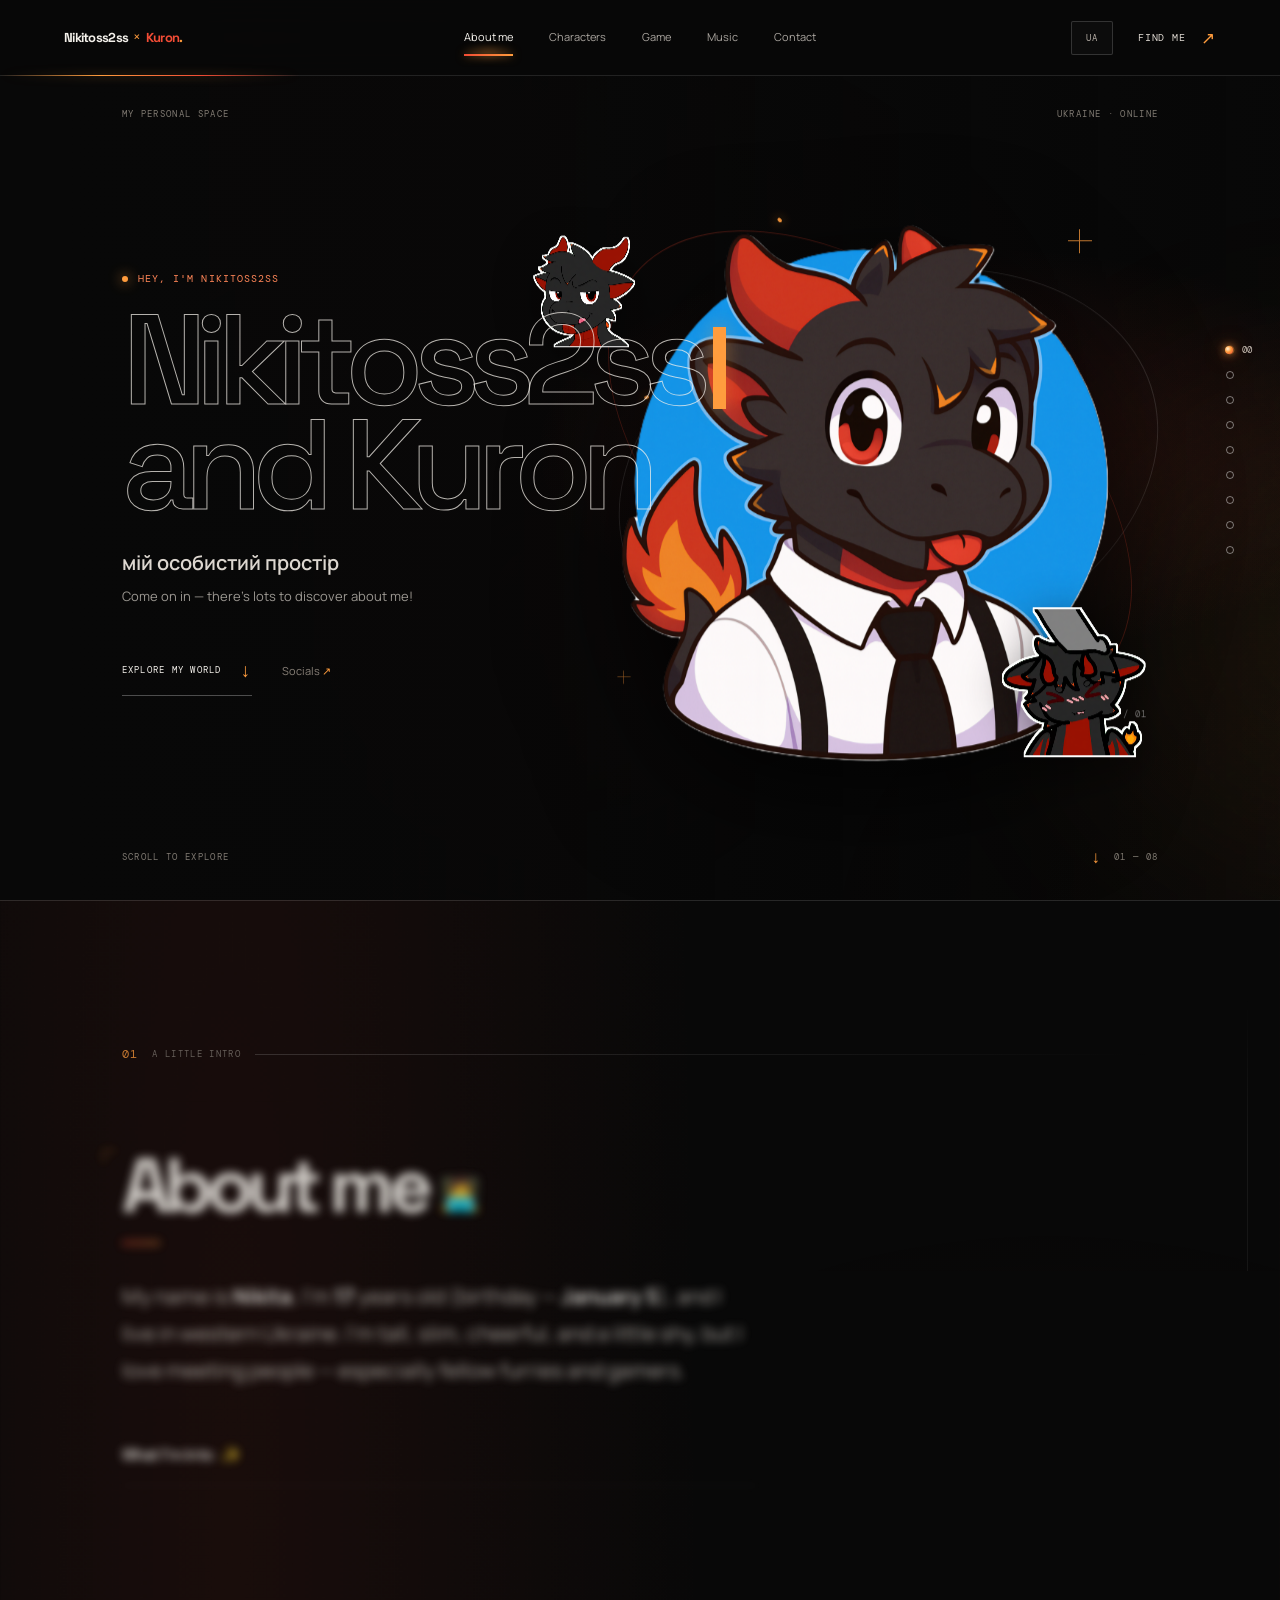
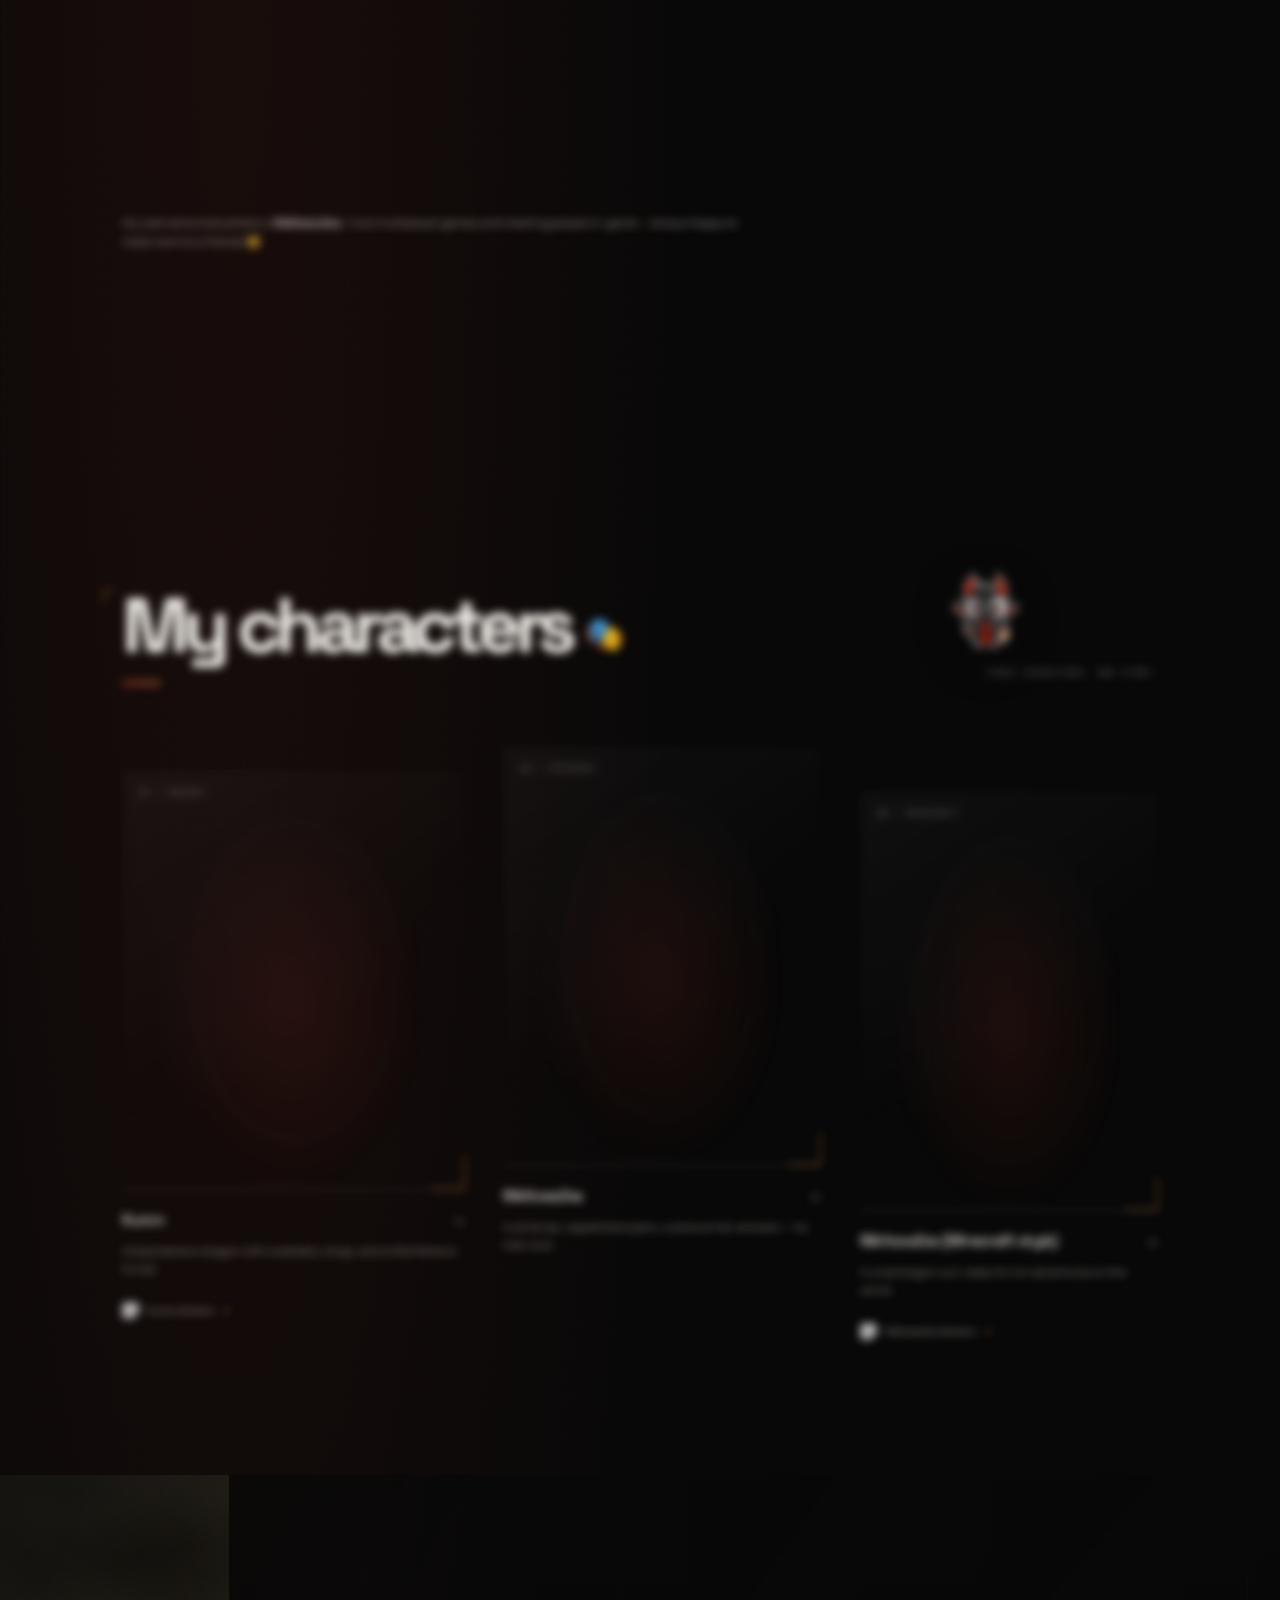
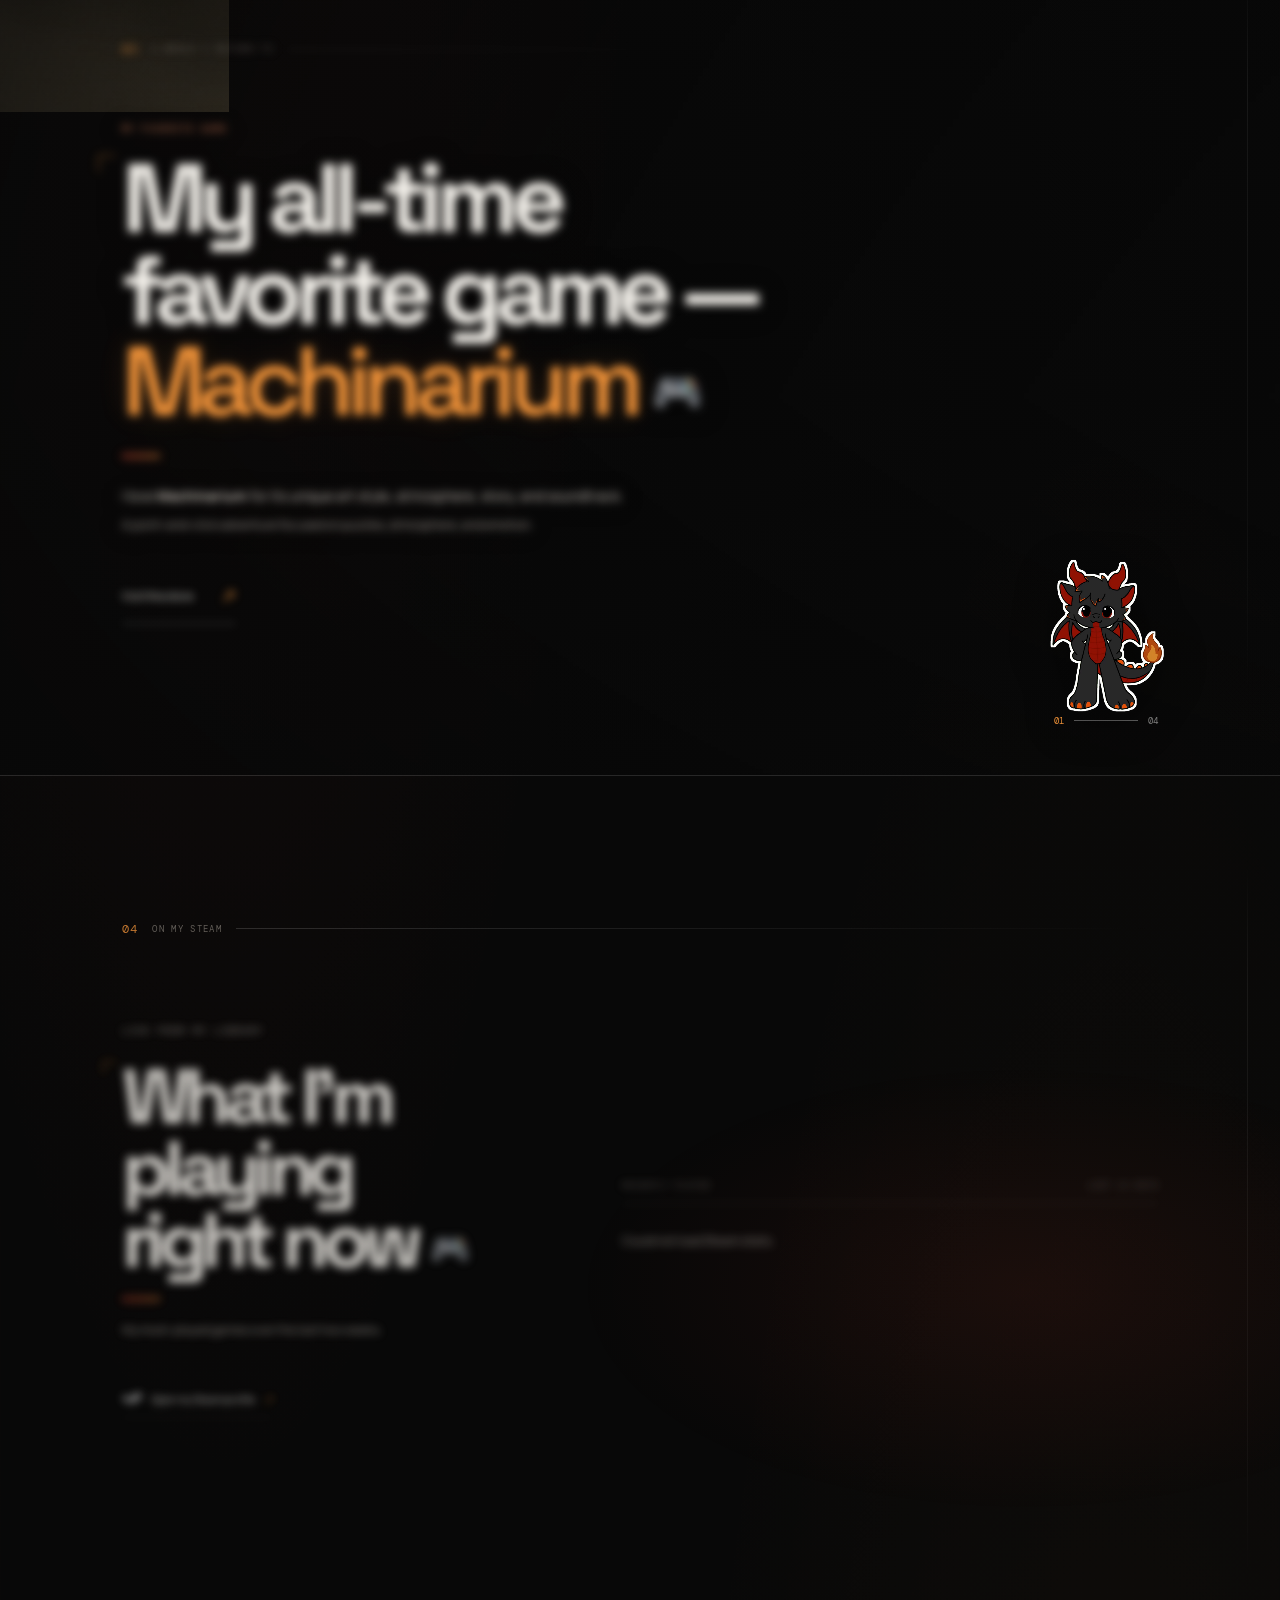
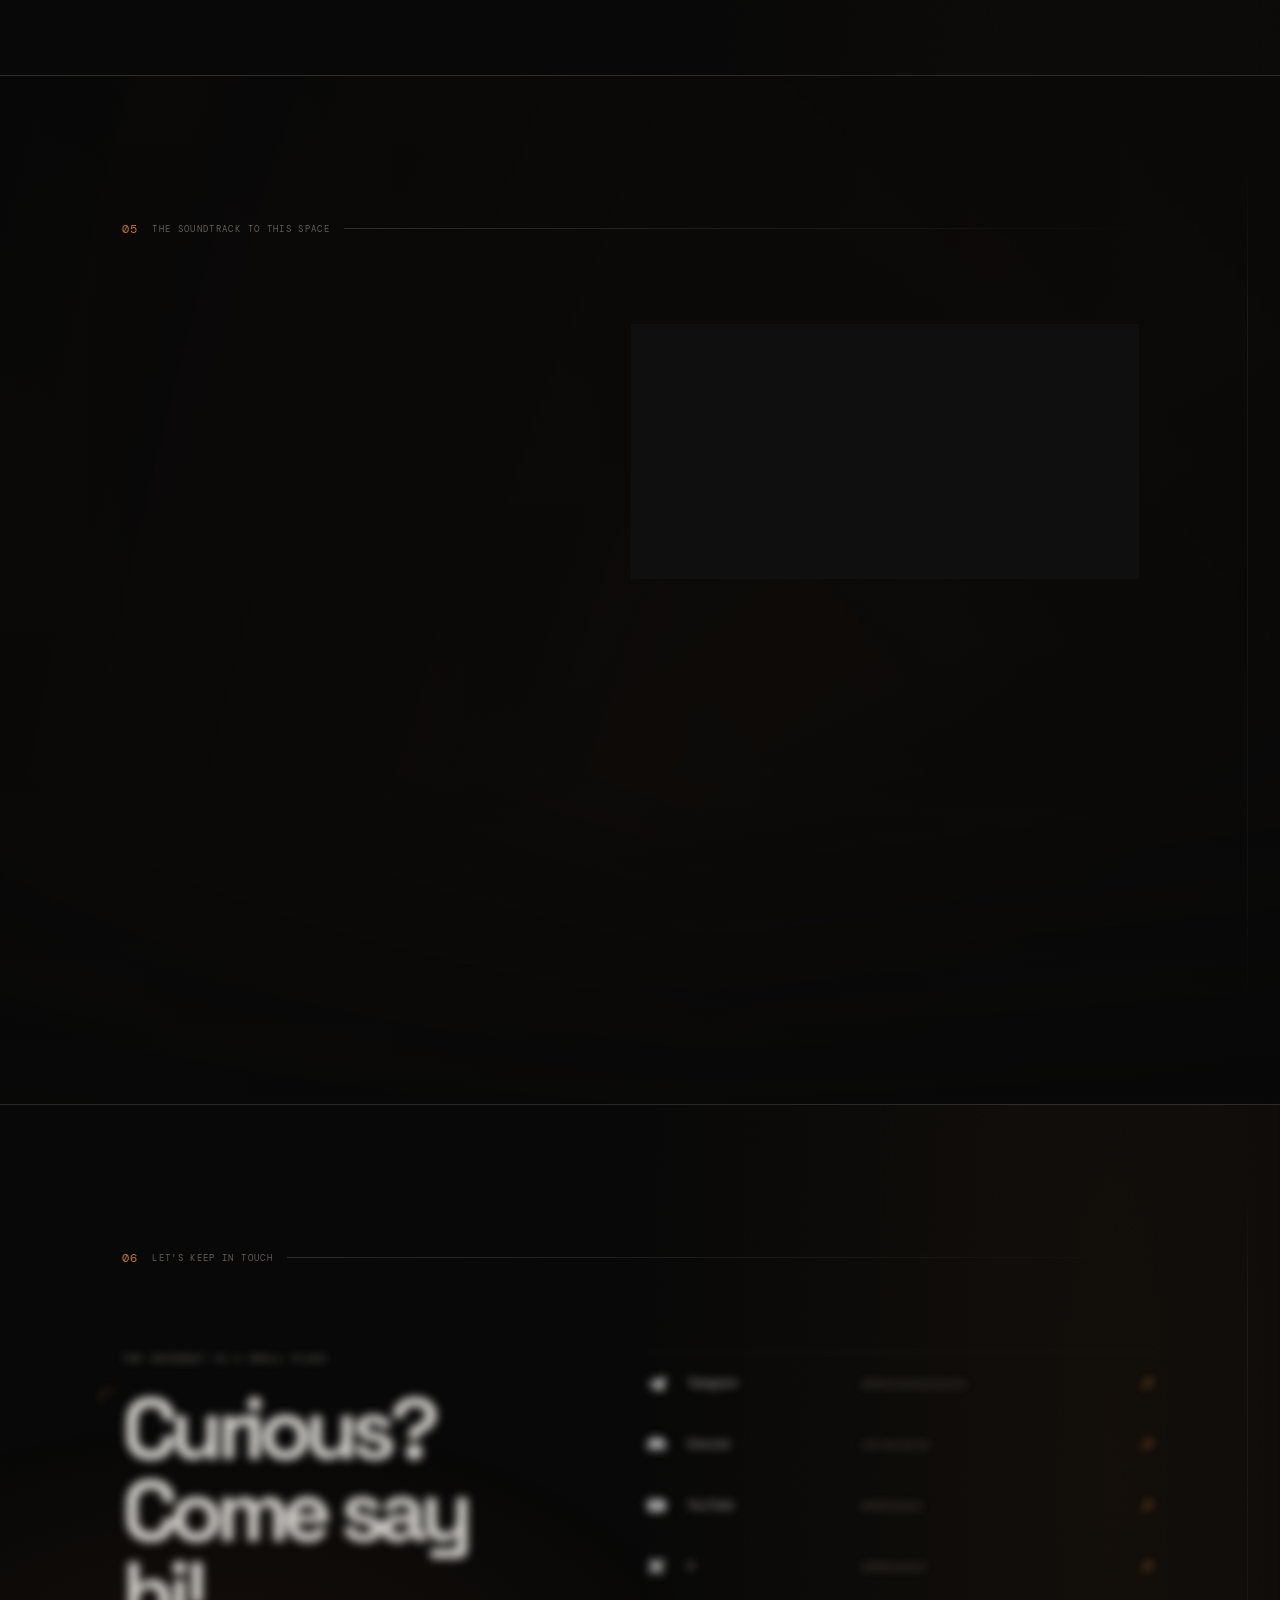
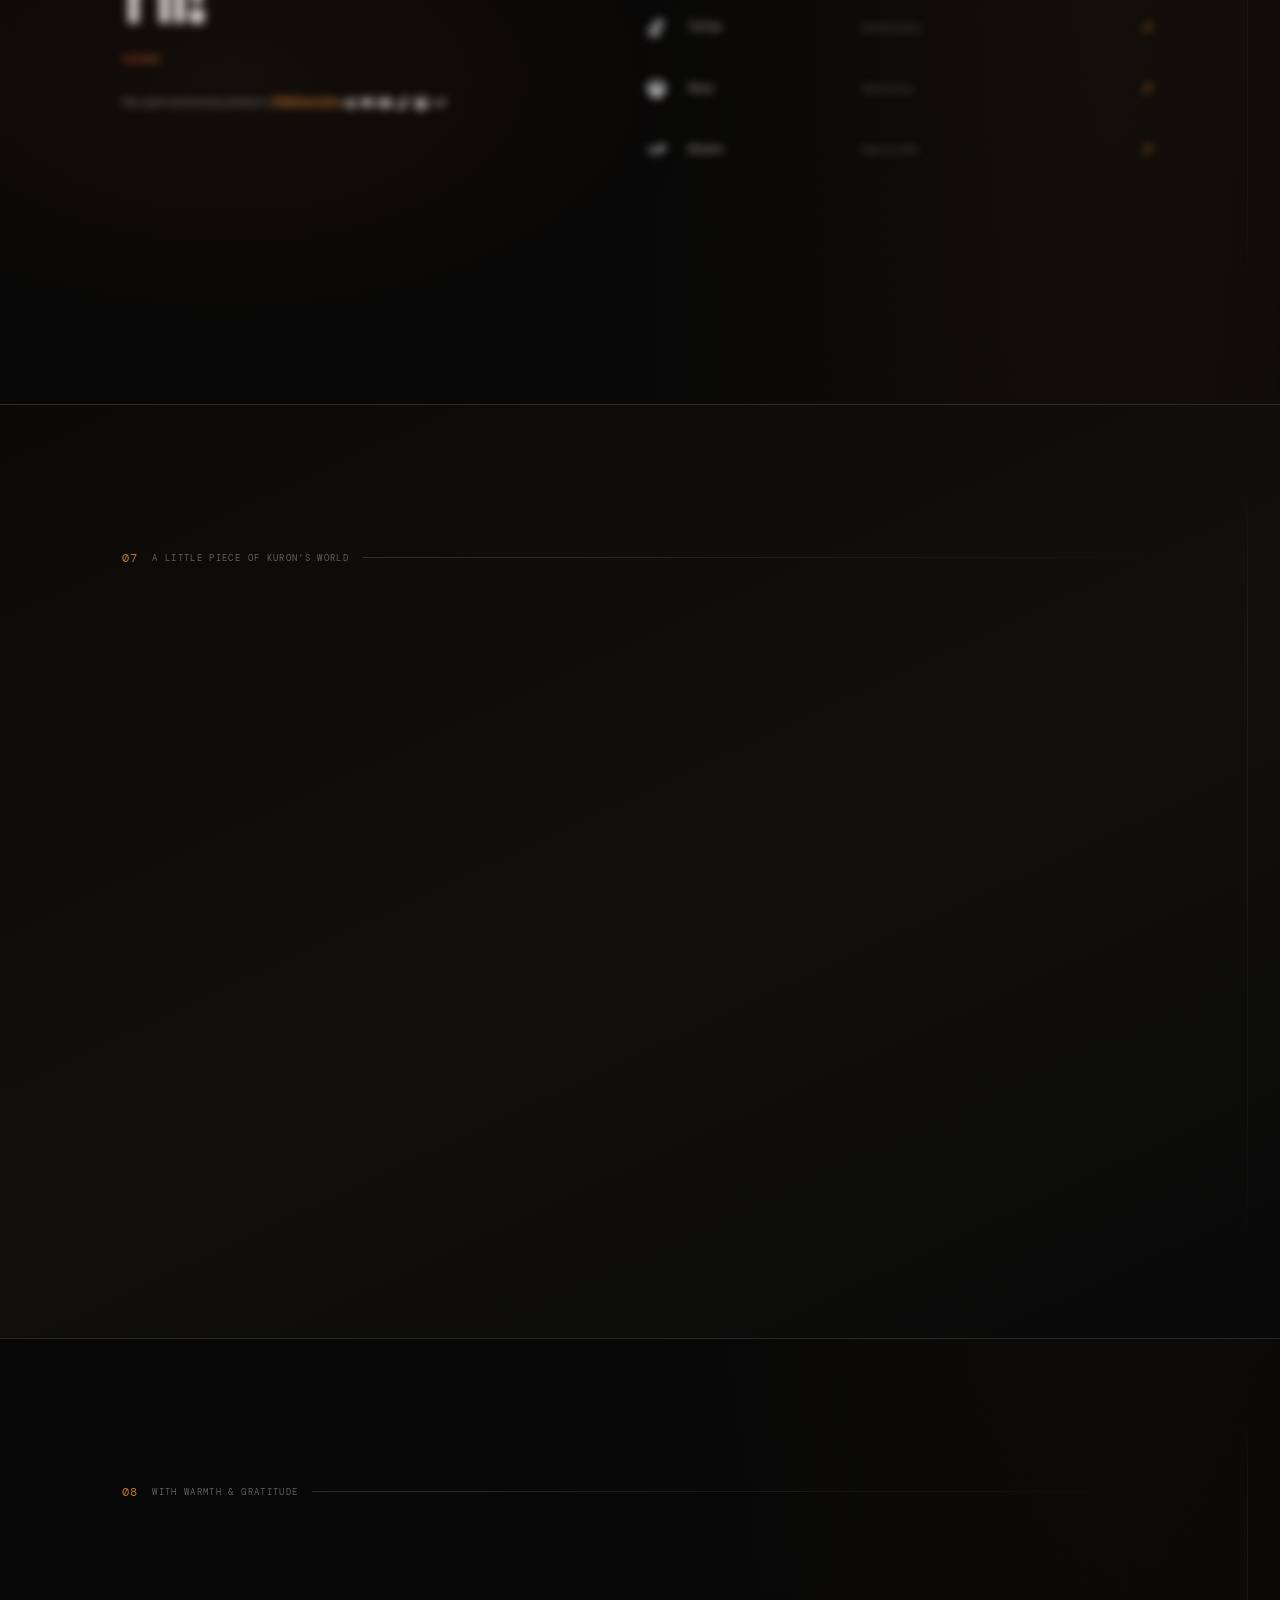
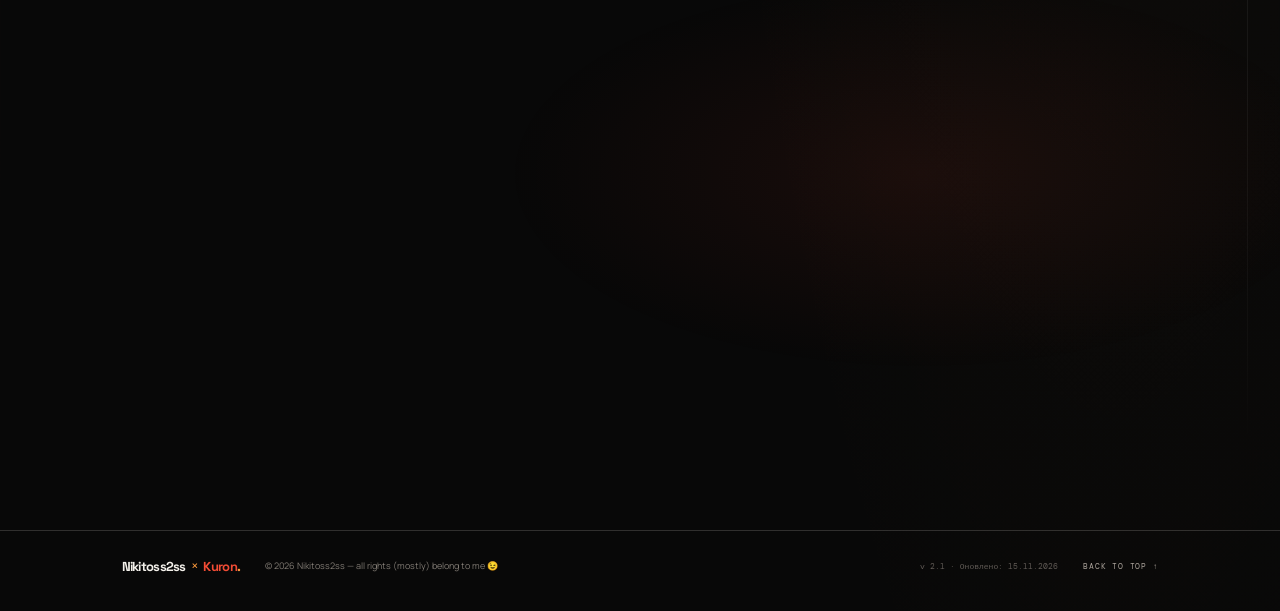
==== index.html @ 112a2a82 "Add files via upload" ====
<!doctype html>
<html lang="uk">
<head>
  <meta charset="utf-8" />
  <meta name="viewport" content="width=device-width,initial-scale=1" />
  <meta name="theme-color" content="#080808" />
  <title>Nikitoss2ss / Kuron - Official Website</title>
  <meta name="description" content="Nikitoss2ss, also known as Kuron — developer, creator and animator." />
  <meta name="google-site-verification" content="whYUgrbWItKIwehRiv1MBgWehw_UVs2-doFV0zlFjZI" />
  <script type="application/ld+json">
  {
    "@context": "https://schema.org",
    "@type": "ProfilePage",
    "mainEntity": {
      "@type": "Person",
      "name": "Nikitoss2ss",
      "alternateName": "Kuron",
      "description": "Developer, creator and animator",
      "url": "https://nikitoss2ss.github.io/",
      "sameAs": [
        "https://www.youtube.com/@Nikitoss2ss",
        "https://www.tiktok.com/@nikitoss2ss",
        "https://www.xbox.com/en-US/play/user/Nikitoss2ss",
        "https://steamcommunity.com/profiles/76561199558165858",
        "https://x.com/Nikitoss2ss1"
      ]
    }
  }
  </script>
  <link rel="preconnect" href="https://fonts.googleapis.com" />
  <link rel="preconnect" href="https://fonts.gstatic.com" crossorigin />
  <link href="https://fonts.googleapis.com/css2?family=DM+Mono:wght@400;500&family=Manrope:wght@400;500;600;700;800&family=Onest:wght@400;500;600;700;800&family=Space+Grotesk:wght@400;500;600;700&display=swap" rel="stylesheet" />
  <link rel="stylesheet" href="styles.css?v=5.4" />
  <script src="script.js?v=5.4" defer></script>
  <link rel="icon" href="Icons/Card.png" />
</head>
<body class="is-loading">
  <div class="site-loader" id="site-loader" role="status" aria-live="polite" aria-label="Завантаження сайту">
    <span class="loader-coordinates">NIKITOSS2SS × KURON / WORLD BUILD 01</span>
    <div class="loader-center">
      <span class="loader-kicker">ПІДКЛЮЧАЮСЬ ДО СВІТУ</span>
      <div class="loader-name" id="loader-name">Nikitoss2ss</div>
      <div class="loader-code" aria-hidden="true"><span>&gt; loading assets</span><span>&gt; animating scenes</span><span>&gt; almost there_</span></div>
      <div class="loader-progress"><span id="loader-fill"></span></div>
      <div class="loader-readout"><span id="loader-status">Завантаження...</span><span id="loader-percent">00%</span></div>
    </div>
    <span class="loader-corner">KURON / ONLINE</span>
  </div>
  <div class="film-grain" aria-hidden="true"></div>
  <div class="ambient-orbs" aria-hidden="true"><i></i><i></i><i></i></div>
  <div class="scroll-progress" aria-hidden="true"><span></span></div>
  <div class="pointer-aura" aria-hidden="true"></div>

  <header class="topbar">
    <a class="wordmark" href="#top" aria-label="Nikitoss2ss and Kuron — back to top"><span class="wordmark-name wordmark-name-nikitoss">Nikitoss2ss</span><span class="wordmark-cross">×</span><span class="wordmark-name wordmark-name-kuron">Kuron</span><span class="wordmark-dot">.</span></a>
    <nav class="main-nav" aria-label="Навігація сторінкою">
      <a href="#about">Про мене</a>
      <a href="#characters">Персонажі</a>
      <a href="#favgame">Гра</a>
      <a href="#music">Музика</a>
      <a href="#socials">Контакти</a>
    </nav>
    <div class="topbar-actions">
      <button class="language-toggle" type="button" aria-label="Switch language to English" title="Switch language to English"><span class="language-toggle-orbit" aria-hidden="true"></span><span class="language-toggle-label">EN</span></button>
      <a class="topbar-cta" href="#socials"><span>Знайти мене</span><span aria-hidden="true">↗</span></a>
    </div>
    <button class="menu-toggle" type="button" aria-label="Відкрити меню" aria-expanded="false"><span></span><span></span></button>
  </header>

  <aside class="chapter-rail" aria-label="Розділи сайту">
    <a href="#top" aria-label="Початок" class="is-current"><span>00</span></a>
    <a href="#about" aria-label="Про мене"><span>01</span></a>
    <a href="#characters" aria-label="Персонажі"><span>02</span></a>
    <a href="#favgame" aria-label="Machinarium"><span>03</span></a>
    <a href="#steam-stats" aria-label="Steam"><span>04</span></a>
    <a href="#music" aria-label="Музика"><span>05</span></a>
    <a href="#socials" aria-label="Соцмережі"><span>06</span></a>
    <a href="#shop" aria-label="Крамничка"><span>07</span></a>
    <a href="#thanks" aria-label="Подяка"><span>08</span></a>
  </aside>

  <main id="top">
    <section class="hero-scene" aria-labelledby="hero-title">
      <div class="hero-vignette" aria-hidden="true"></div>
      <div class="hero-meta"><span>ПЕРСОНАЛЬНИЙ ПРОСТІР</span><span>УКРАЇНА · ONLINE</span></div>
      <div class="hero-copy">
        <p class="eyebrow"><span class="status-dot"></span> Привіт, я Nikitoss2ss</p>
        <h1 id="hero-title" aria-label="Nikitoss2ss та Kuron — мій особистий простір"><span class="hero-typewriter" data-text="Nikitoss2ss">Nikitoss2ss</span><br><span>та Kuron</span></h1>
        <p class="hero-statement">мій особистий простір</p>
        <p class="hero-lead">Заходь далі — тут багато чого цікавого про мене!</p>
        <div class="hero-links">
          <a class="text-link" href="#about"><span>ДОСЛІДИТИ ПРОСТІР</span><span class="link-arrow">↓</span></a>
          <a class="hero-social-link" href="#socials">Соцмережі <span aria-hidden="true">↗</span></a>
        </div>
      </div>
      <div class="hero-art" aria-hidden="true">
        <div class="hero-orbit orbit-one"></div><div class="hero-orbit orbit-two"></div>
        <div class="hero-crosshair crosshair-one"></div><div class="hero-crosshair crosshair-two"></div>
        <div class="hero-art-index">KURON / 01</div>
        <video class="hero-avatar-video" muted autoplay loop playsinline preload="none" aria-hidden="true"></video>
        <img data-fallback="Images/avatar.png" alt="" class="hero-avatar" decoding="async" width="640" height="640">
        <video class="sticker-float sticker-joy" data-sticker="Stickers/enjoyed_converted.webm" muted loop playsinline preload="none" aria-hidden="true"></video>
        <video class="sticker-float sticker-smirk" data-sticker="Stickers/smirking%20face_converted.webm" muted loop playsinline preload="none" aria-hidden="true"></video>
      </div>
      <div class="hero-bottom"><span>SCROLL TO EXPLORE</span><span class="hero-scroll-mark">↓</span><span>01 — 08</span></div>
    </section>

    <section id="about" class="scene about-scene" aria-labelledby="about-title">
      <div class="scene-heading"><span class="scene-number">01</span><span class="scene-kicker">ЗНАЙОМСТВО</span><span class="scene-rule"></span></div>
      <div class="about-layout">
        <div class="about-main reveal">
          <h2 id="about-title">Про мене <span>🧑‍💻</span></h2>
          <p class="about-intro">Мене звати <strong>Нікіта</strong>, мені <strong>17</strong> років (день народження — <strong>5 січня</strong>), проживаю на західній Україні. Я високий, худий, веселий і трохи сором'язливий, але дуже люблю спілкування — особливо з тими, хто теж в темі фуррі чи ігор.</p>
          <div class="interests-block">
            <h3>Чим цікавлюсь <span>✨</span></h3>
            <ul class="interest-list">
              <li><span>01</span>Програмування та IT</li>
              <li><span>02</span>Техніка — люблю розбирати гаджети</li>
              <li><span>03</span>3D-моделювання та анімація</li>
              <li><span>04</span>Веду прямі трансляції й веду YouTube (ліниво, але впевнено)</li>
              <li><span>05</span>Граю: Roblox, Minecraft, Fortnite, ZZZ та багато іншого</li>
              <li><span>06</span>VR — Oculus Quest / Meta Quest</li>
              <li><span>07</span>Малювання та створення артів</li>
            </ul>
          </div>
          <p class="about-signature">Мій нікнейм всюди — <strong><span class="copiable-name" tabindex="0"><span class="name-text">Nikitoss2ss</span><span class="copy-icons"></span><span class="copy-feedback">Скопійовано</span></span></strong>. Люблю мультиплеєр і знайомства в іграх — шукаю нових фуррі друзів 😺</p>
        </div>
        <aside class="facts-field reveal">
          <video class="sticker-float sticker-think" data-sticker="Stickers/thinking_converted.webm" muted loop playsinline preload="none" aria-hidden="true"></video>
          <span class="facts-index">N° 01 — QUICK FACTS</span>
          <h3>Факти</h3>
          <ul>
            <li><span>01</span><div>Улюблені кольори: <strong>червоний та помаранчевий ❤️🧡</strong></div></li>
            <li><span>02</span><div>Платформи: <strong>ПК, Xbox, VR</strong></div></li>
            <li><span>03</span><div>Фурсона: <strong>Kuron</strong> — кемоно дракончик</div></li>
            <li><span>04</span><div>Стиль — <strong>гумор, меми, ігри</strong></div></li>
          </ul>
          <div class="facts-mark" aria-hidden="true">K<span>.</span></div>
        </aside>
      </div>
    </section>

    <section id="characters" class="scene characters-scene" aria-labelledby="characters-title">
      <div class="scene-heading"><span class="scene-number">02</span><span class="scene-kicker">ОБРАЗИ Й АЛЬТЕР ЕГО</span><span class="scene-rule"></span></div>
      <div class="characters-title-row reveal"><h2 id="characters-title">Мої персонажі <span>🎭</span></h2><p>ТРИ ОБРАЗИ. ОДНА ІСТОРІЯ.</p><video class="sticker-float sticker-silly" data-sticker="Stickers/silly_converted.webm" muted loop playsinline preload="none" aria-hidden="true"></video></div>
      <div class="character-gallery">
        <figure class="character character-primary reveal">
          <div class="character-visual"><span class="image-index">01 / DRAGON</span><img src="Images/kuron.png" alt="Kuron" loading="lazy" decoding="async" width="640" height="640"><span class="visual-corner"></span></div>
          <figcaption><div class="character-caption"><h3>Kuron</h3><span class="caption-mark">01</span></div><p>Чорний кемоно дракончик з червоним животом, крилами і вогником на хвості.</p><a class="micro-link" href="https://t.me/addstickers/Kuron2n" target="_blank" rel="noopener"><img src="Icons/stickers.png" alt="Telegram">Наліпки Kuron <span>↗</span></a></figcaption>
        </figure>
        <figure class="character character-center reveal">
          <div class="character-visual"><span class="image-index">02 / ORIGINAL</span><img src="Images/Nikitoss2ss.png" alt="Nikitoss2ss" loading="lazy" decoding="async" width="640" height="640"><span class="visual-corner"></span></div>
          <figcaption><div class="character-caption"><h3><span class="copiable-name" tabindex="0"><span class="name-text">Nikitoss2ss</span><span class="copy-icons"></span><span class="copy-feedback">Скопійовано</span></span></h3><span class="caption-mark">02</span></div><p>Білий верх, чорні порвані джинси, капелюх самурая та вушками — мій основний образ.</p></figcaption>
        </figure>
        <figure class="character character-third reveal">
          <div class="character-visual"><span class="image-index">03 / MINECRAFT</span><img src="Images/Nikitoss2ss_Minecraft.png" alt="Nikitoss2ss Minecraft" loading="lazy" decoding="async" width="640" height="640"><span class="visual-corner"></span></div>
          <figcaption><div class="character-caption"><h3><span class="copiable-name" tabindex="0"><span class="name-text">Nikitoss2ss (Майн стиль)</span><span class="copy-icons"></span><span class="copy-feedback">Скопійовано</span></span></h3><span class="caption-mark">03</span></div><p>У костюмі червоного дракона — для веселих серверних пригод.</p><a class="micro-link" href="https://t.me/addstickers/Nikitoss2ss" target="_blank" rel="noopener"><img src="Icons/stickers.png" alt="">Наліпки Nikitoss2ss <span>↗</span></a></figcaption>
        </figure>
      </div>
    </section>

    <section id="favgame" class="scene game-scene" aria-labelledby="game-title">
      <div class="game-film" aria-hidden="true">
        <img src="Images/Machinarium.jpg" alt="" class="game-frame is-active" loading="lazy">
        <img src="Images/Machinarium2.jpg" alt="" class="game-frame" loading="lazy">
        <img src="Images/Machinarium3.jpg" alt="" class="game-frame" loading="lazy">
        <img src="Images/Machinarium4.jpg" alt="" class="game-frame" loading="lazy">
      </div>
      <div class="game-overlay" aria-hidden="true"></div>
      <div class="game-content reveal">
        <div class="scene-heading scene-heading-light"><span class="scene-number">03</span><span class="scene-kicker">СВІТ, ДО ЯКОГО ПОВЕРТАЮСЬ</span><span class="scene-rule"></span></div>
        <span class="game-side-label">МОЯ УЛЮБЛЕНА ГРА</span>
        <h2 id="game-title">Найулюбленіша гра —<br><em>Machinarium</em> <span>🎮</span></h2>
        <p>Люблю <strong>Machinarium</strong> за унікальний стиль малювання, атмосферу, сюжет і саундтреки.</p>
        <p class="game-description">Короткий опис: пригодницька point-and-click гра з фокусом на пазли, атмосферу та емоції.</p>
        <a class="game-cta" href="https://store.steampowered.com/app/40700/Machinarium/" target="_blank" rel="noopener">В магазині <span>↗</span></a>
      </div>
      <div class="game-counter"><span class="game-current">01</span><span class="game-counter-line"></span><span>04</span></div>
      <video class="sticker-float sticker-chill" data-sticker="Stickers/low%20cortisol_converted.webm" muted loop playsinline preload="none" aria-hidden="true"></video>
    </section>

    <section id="steam-stats" class="scene steam-scene" aria-labelledby="steam-title">
      <div class="scene-heading"><span class="scene-number">04</span><span class="scene-kicker">ЗАРАЗ У МОЄМУ STEAM</span><span class="scene-rule"></span></div>
      <div class="steam-layout">
        <div class="steam-intro reveal"><p class="eyebrow">LIVE FROM MY LIBRARY</p><h2 id="steam-title">Що я граю<br>зараз <span>🎮</span></h2><p>Топ ігор за останні два тижні.</p><a class="steam-profile-link" href="https://steamcommunity.com/profiles/76561199558165858" target="_blank" rel="noopener"><img src="Icons/steam.png" alt="Steam">Відкрити профіль Steam <span>↗</span></a></div>
        <div class="steam-display reveal"><div class="steam-display-top"><span>RECENTLY PLAYED</span><span>LAST 14 DAYS</span></div><div id="steam-games" class="steam-games" aria-live="polite"><p class="steam-status">Завантажуємо статистику Steam...</p></div></div>
      </div>
    </section>

    <section id="music" class="scene music-scene" aria-labelledby="music-title">
      <video class="music-film" aria-hidden="true" muted playsinline loop preload="none" poster="Images/cover.jpg"></video>
      <div class="music-film-shade" aria-hidden="true"></div>
      <div class="scene-heading"><span class="scene-number">05</span><span class="scene-kicker">САУНДТРЕК ЦЬОГО ПРОСТОРУ</span><span class="scene-rule"></span></div>
      <div class="music-layout">
        <div class="music-intro reveal"><p class="eyebrow">NOW PLAYING / PERSONAL SELECTION</p><h2 id="music-title">Мій топ<br>пісень <span>🎧</span></h2><div class="soundwave" aria-hidden="true"><i></i><i></i><i></i><i></i><i></i><i></i><i></i><i></i><i></i><i></i><i></i><i></i></div></div>
        <div id="music-content" class="spotify-embeds"><!-- Встав сюди iframe embed-код зі Spotify. -->
<iframe data-testid="embed-iframe" style="border-radius:12px" src="https://open.spotify.com/embed/track/3DbBCR0XKCTorWj4GXfsnN?utm_source=generator&si=273ff3952c514b1f" width="100%" height="352" frameBorder="0" allowfullscreen="" allow="autoplay; clipboard-write; encrypted-media; fullscreen; picture-in-picture" loading="lazy"></iframe>
<iframe data-testid="embed-iframe" style="border-radius:12px" src="https://open.spotify.com/embed/track/46T3bl93hAhSwOz7nlLRSx?utm_source=generator&si=348ac85bf9474929" width="100%" height="152" frameBorder="0" allowfullscreen="" allow="autoplay; clipboard-write; encrypted-media; fullscreen; picture-in-picture" loading="lazy"></iframe>
<iframe data-testid="embed-iframe" style="border-radius:12px" src="https://open.spotify.com/embed/track/5oZ9avBrfVtNmYQCkhGgPQ?utm_source=generator&si=aa569efc49eb41d3" width="100%" height="152" frameBorder="0" allowfullscreen="" allow="autoplay; clipboard-write; encrypted-media; fullscreen; picture-in-picture" loading="lazy"></iframe>


        </div>
      </div>
    </section>

    <section id="socials" class="scene socials-scene" aria-labelledby="socials-title">
      <div class="scene-heading"><span class="scene-number">06</span><span class="scene-kicker">ЗАЛИШАЙМОСЬ НА ЗВ'ЯЗКУ</span><span class="scene-rule"></span></div>
      <div class="socials-layout">
        <div class="socials-lead reveal"><p class="eyebrow">THE INTERNET IS A SMALL PLACE</p><h2 id="socials-title">Зацікавився?<br>Приєднуйся!</h2><p>Нікнейм всюди — <strong><span class="copiable-name" tabindex="0"><span class="name-text rainbow-text">Nikitoss2ss</span><span class="copy-icons"><img src="Icons/telegram.png" alt="tg"><img src="Icons/discord.png" alt="dc"><img src="Icons/youtube.png" alt="yt"><img src="Icons/tiktok.png" alt="tt"><img src="Icons/xbox.png" alt="xb"><img src="Icons/steam.png" alt="st"></span><span class="copy-feedback">Скопійовано!</span></span></strong></p></div>
        <div class="social-list reveal">
          <a href="https://t.me/Nikitoss2ssComunity" target="_blank" rel="noopener"><span class="social-icon"><img src="Icons/telegram.png" alt=""></span><span>Telegram</span><span class="social-handle">@Nikitoss2ssComunity</span><b>↗</b></a>
          <a href="https://discord.gg/yYabRQH4cn" target="_blank" rel="noopener"><span class="social-icon"><img src="Icons/discord.png" alt=""></span><span>Discord</span><span class="social-handle">Приєднатися до сервера</span><b>↗</b></a>
          <a href="https://www.youtube.com/@Nikitoss2ss" target="_blank" rel="noopener"><span class="social-icon"><img src="Icons/youtube.png" alt=""></span><span>YouTube</span><span class="social-handle">@Nikitoss2ss</span><b>↗</b></a>
          <a href="https://x.com/Nikitoss2ss1" target="_blank" rel="noopener"><span class="social-icon"><img src="Icons/x.png" alt=""></span><span>X</span><span class="social-handle">@Nikitoss2ss1</span><b>↗</b></a>
          <a href="https://www.tiktok.com/@nikitoss2ss" target="_blank" rel="noopener"><span class="social-icon"><img src="Icons/tiktok.png" alt=""></span><span>TikTok</span><span class="social-handle">@nikitoss2ss</span><b>↗</b></a>
          <a href="https://www.xbox.com/en-US/play/user/Nikitoss2ss" target="_blank" rel="noopener"><span class="social-icon"><img src="Icons/xbox.png" alt=""></span><span>Xbox</span><span class="social-handle">Nikitoss2ss</span><b>↗</b></a>
          <a href="https://steamcommunity.com/profiles/76561199558165858" target="_blank" rel="noopener"><span class="social-icon"><img src="Icons/steam.png" alt=""></span><span>Steam</span><span class="social-handle">Відкрити профіль</span><b>↗</b></a>
        </div>
      </div>
    </section>

    <section id="shop" class="scene shop-scene" aria-labelledby="shop-title">
      <div class="scene-heading"><span class="scene-number">07</span><span class="scene-kicker">МАЛЕНЬКИЙ ФРАГМЕНТ СВІТУ KURON</span><span class="scene-rule"></span></div>
      <div class="shop-layout">
        <div class="shop-copy reveal"><p class="eyebrow">MERCH / IN PROGRESS</p><h2 id="shop-title">Крамничка</h2><p class="shop-preview-intro">Особливі речі з Kuron вже тут.</p><p class="shop-order-note">Для замовлення зв'яжіться зі мною.</p></div>
        <article class="shop-feature reveal">
          <div class="shop-product-art"><span class="product-index">KURON OBJECT / 001</span><img src="Images/s1.png" alt="Акрилова фігурка Kuron" loading="lazy" decoding="async"><span class="product-spark product-spark-one">✦</span><span class="product-spark product-spark-two">✦</span></div>
          <div class="shop-feature-caption"><div><h3>Акрилова фігурка Kuron</h3><p>Акрилова фігурка заввишки 15 см із моєю фурсоною Kuron — маленький чорний дракончик, який додасть столу трохи характеру, крил і помаранчевого вогника.</p></div><span class="shop-item-price">250 грн</span></div>
        </article>
        <div class="shop-upcoming reveal"><div class="upcoming-item"><span>02</span><div><h3>Щось у процесі</h3><p>Поки що тут живе лише передчуття.</p></div><b>+</b></div><div class="upcoming-item"><span>03</span><div><h3>Сюрприз попереду</h3><p>Ця історія ще тільки починається.</p></div><b>+</b></div></div>
      </div>
    </section>

    <section id="thanks" class="scene thanks-scene" aria-labelledby="thanks-title">
      <div class="scene-heading"><span class="scene-number">08</span><span class="scene-kicker">З ТЕПЛОМ І ВДЯЧНІСТЮ</span><span class="scene-rule"></span></div>
      <div class="thanks-layout">
        <div class="thanks-copy reveal"><p class="eyebrow">PEOPLE BEHIND THE PIXELS</p><h2 id="thanks-title">Подяка <span>❤️</span></h2><p>Дяка для <strong><span class="copiable-mikus" tabindex="0"><span class="mikus-text">Mikus</span><span class="mikus-icons"><a class="icon-item" target="_blank" rel="noopener"><img src="Icons/ki-fi.png" alt="ko-fi"><span class="icon-label"></span></a><a class="icon-item" target="_blank" rel="noopener"><img src="Icons/civitai.png" alt="civitai"><span class="icon-label"></span></a></span></span></strong> та <strong>Poyo</strong> за LoRA і допомогу з генерацією зображень за допомогою ШІ.</p><p class="links small">Підтримати:</p><div class="support-links"><a href="https://ko-fi.com/vadigr123" target="_blank" rel="noopener"><img src="Icons/ki-fi.png" alt="Ko-fi">Ko-fi <span>↗</span></a><a href="https://civitai.com/user/vadigr123_" target="_blank" rel="noopener"><img src="Icons/civitai.png" alt="Civitai">Civitai <span>↗</span></a></div></div>
        <div class="thanks-art reveal"><span class="thanks-art-label">MIKUS & TEAM / THANK YOU</span><img src="Images/mikus.png" alt="Mikus and team" class="mikus" loading="lazy" decoding="async"></div>
      </div>
    </section>
  </main>

  <footer class="site-footer"><a class="footer-mark" href="#top" aria-label="Nikitoss2ss and Kuron — back to top"><span class="wordmark-name wordmark-name-nikitoss">Nikitoss2ss</span><span class="wordmark-cross">×</span><span class="wordmark-name wordmark-name-kuron">Kuron</span><span class="wordmark-dot">.</span></a><p>© <span id="year"></span> <span class="copiable-name" tabindex="0"><span class="name-text">Nikitoss2ss</span><span class="copy-icons"></span><span class="copy-feedback">Скопійовано</span></span> — всі права (майже) належать мені 😉</p><p class="site-version">v 2.1 · Оновлено: 15.11.2026</p><a href="#top" class="footer-top">НАГОРУ ↑</a></footer>
  <button class="back-to-top" type="button" aria-label="Повернутися нагору" title="Повернутися нагору">↑</button>
</body>
</html>
---- styles.css ----
:root {
  color-scheme: dark;
  --ink: #080808;
  --paper: #f4f1eb;
  --muted: #9a9690;
  --dim: #5f5b56;
  --line: rgba(245, 241, 235, .17);
  --line-soft: rgba(245, 241, 235, .09);
  --red: #f34c35;
  --orange: #ff9c3d;
  --mono: 'DM Mono', monospace;
  --sans: 'Manrope', 'Segoe UI', sans-serif;
  --display: 'Space Grotesk', 'Manrope', 'Segoe UI', sans-serif;
  font-family: var(--sans);
  font-synthesis: none;
  scroll-behavior: smooth;
  background: var(--ink);
  color: var(--paper);
}
html[lang="uk"] {
  --sans: 'Onest', 'Manrope', 'Segoe UI', sans-serif;
  --display: 'Onest', 'Manrope', 'Segoe UI', sans-serif;
}

* { box-sizing: border-box; }
html { scroll-padding-top: 86px; overflow-x: clip; }
body { position: relative; isolation: isolate; min-width: 320px; margin: 0; overflow-x: clip; background: radial-gradient(ellipse at 18% 18%, rgba(243,76,53,.075), transparent 32%), radial-gradient(ellipse at 87% 73%, rgba(255,156,61,.045), transparent 31%), #080808; color: var(--paper); font-family: var(--sans); line-height: 1.65; }
body::before { content: ""; position: fixed; z-index: -1; inset: 0; pointer-events: none; opacity: .5; background: radial-gradient(ellipse at 22% 30%, rgba(243,76,53,.08), transparent 34%), radial-gradient(ellipse at 80% 70%, rgba(255,156,61,.055), transparent 36%); background-size: 150% 150%; animation: ember-drift 24s ease-in-out infinite alternate; }
body::after { content: ""; position: fixed; z-index: -1; inset: 0; pointer-events: none; opacity: .16; background-image: repeating-linear-gradient(90deg, transparent 0 119px, rgba(255,255,255,.035) 120px, transparent 121px), repeating-linear-gradient(0deg, transparent 0 119px, rgba(243,76,53,.025) 120px, transparent 121px); background-size: 121px 121px; animation: grid-drift 36s linear infinite; mask-image: linear-gradient(90deg, transparent, #000 15%, #000 85%, transparent); }
body::selection, ::selection { background: var(--red); color: #080808; }
a { color: inherit; text-decoration: none; }
button { color: inherit; font: inherit; }
img { display: block; max-width: 100%; }

.film-grain { position: fixed; inset: 0; z-index: 20; pointer-events: none; opacity: .11; background-image: url("data:image/svg+xml,%3Csvg viewBox='0 0 180 180' xmlns='http://www.w3.org/2000/svg'%3E%3Cfilter id='n'%3E%3CfeTurbulence type='fractalNoise' baseFrequency='.9' numOctaves='3' stitchTiles='stitch'/%3E%3C/filter%3E%3Crect width='100%25' height='100%25' filter='url(%23n)' opacity='.35'/%3E%3C/svg%3E"); mix-blend-mode: soft-light; }
.ambient-orbs { position: fixed; z-index: -1; inset: 0; overflow: hidden; pointer-events: none; }
.ambient-orbs i { position: absolute; display: block; width: min(46vw,640px); aspect-ratio: 1; border-radius: 50%; filter: blur(110px); opacity: .105; background: #f34c35; animation: orb-drift 28s ease-in-out infinite alternate; }
.ambient-orbs i:nth-child(1) { top: -25%; left: -15%; }
.ambient-orbs i:nth-child(2) { right: -24%; bottom: 2%; width: min(40vw,520px); background: #ff9c3d; opacity: .075; animation-delay: -10s; }
.ambient-orbs i:nth-child(3) { top: 48%; left: 30%; width: min(26vw,360px); background: #ed342d; opacity: .065; animation-delay: -18s; }
.scroll-progress { position: fixed; z-index: 100; top: 0; left: 0; width: 100%; height: 2px; pointer-events: none; }
.scroll-progress span { position: relative; display: block; width: 100%; height: 100%; transform: scaleX(var(--page-progress, 0)); transform-origin: left center; background: linear-gradient(90deg, var(--red), var(--orange)); box-shadow: 0 0 18px rgba(243,76,53,.55); }
.scroll-progress span::after { content: ""; position: absolute; top: -2px; right: -2px; width: 8px; height: 6px; border-radius: 50%; background: #fff1d6; box-shadow: 0 0 7px 2px var(--orange),0 0 18px var(--red); }
.music-film, .music-film-shade { position: absolute; inset: 0; width: 100%; height: 100%; pointer-events: none; }
.music-film { z-index: -2; object-fit: cover; opacity: 0; filter: saturate(.88) brightness(.82); transition: opacity 1s ease, filter 1s ease; }
.music-scene.video-ready .music-film { opacity: .78; }
.music-scene.has-cover-image::before { content: ""; position: absolute; z-index: -2; inset: 0; background-image: linear-gradient(rgba(8,8,8,.54),rgba(8,8,8,.68)),var(--music-cover-image); background-position: center; background-size: cover; animation: cover-drift 26s ease-in-out infinite alternate; }
.music-film-shade { z-index: -1; background: linear-gradient(90deg, rgba(8,8,8,.66), rgba(8,8,8,.32) 55%, rgba(8,8,8,.44)), linear-gradient(0deg, rgba(8,8,8,.72) 0%, transparent 32%, rgba(8,8,8,.18)); }

.topbar { position: fixed; z-index: 80; inset: 0 0 auto; height: 76px; display: grid; grid-template-columns: 1fr auto 1fr; align-items: center; padding: 0 clamp(22px, 5vw, 76px); border-bottom: 1px solid rgba(255,255,255,.11); background: rgba(8,8,8,.77); backdrop-filter: blur(18px); }
.topbar::after { content: ""; position: absolute; bottom: -1px; left: 0; width: min(24vw, 300px); height: 1px; pointer-events: none; background: linear-gradient(90deg, transparent, var(--orange), var(--red), transparent); filter: drop-shadow(0 0 5px rgba(255,156,61,.75)); animation: nav-signal 8s ease-in-out infinite; }
.wordmark, .footer-mark { display: inline-flex; align-items: center; width: max-content; font-family: var(--display); font-size: 13px; font-weight: 700; letter-spacing: -.055em; white-space: nowrap; }
.wordmark-name-nikitoss { color: var(--paper); }
.wordmark-name-kuron { color: var(--red); }
.wordmark-cross { margin: 0 .42em; color: var(--orange); font-size: .95em; font-weight: 400; transition: transform .45s cubic-bezier(.2,1.4,.35,1), color .3s ease; }
.wordmark:hover .wordmark-cross, .footer-mark:hover .wordmark-cross { transform: rotate(90deg); color: var(--paper); }
.wordmark-dot { color: var(--orange); }
.topbar-actions { grid-column: 3; justify-self: end; display: flex; align-items: center; gap: clamp(12px, 2vw, 26px); }
.language-toggle { position: relative; display: inline-flex; min-width: 42px; height: 34px; align-items: center; justify-content: center; overflow: hidden; padding: 0 9px; border: 1px solid rgba(255,255,255,.16); border-radius: 2px; background: rgba(255,255,255,.025); color: #b7afa7; font: 9px var(--mono); letter-spacing: .12em; cursor: pointer; transition: border-color .3s ease, color .3s ease, background .3s ease, transform .3s ease; }
.language-toggle:hover, .language-toggle:focus-visible { border-color: rgba(255,156,61,.65); background: rgba(255,156,61,.08); color: var(--paper); outline: none; }
.language-toggle:active { transform: scale(.94); }
.language-toggle-orbit { position: absolute; inset: -10px; border: 1px solid transparent; border-right-color: rgba(255,156,61,.75); border-radius: 50%; opacity: 0; transform: scale(.55) rotate(-35deg); transition: opacity .25s ease, transform .5s cubic-bezier(.2,1.4,.35,1); }
.language-toggle:hover .language-toggle-orbit, .language-toggle:focus-visible .language-toggle-orbit { opacity: 1; transform: scale(1) rotate(145deg); }
.language-toggle-label { position: relative; z-index: 1; transition: transform .35s cubic-bezier(.2,1.4,.35,1), opacity .2s ease; }
.language-toggle.is-switching .language-toggle-label { transform: translateY(-120%) rotateX(75deg); opacity: 0; }
.language-toggle.is-switching .language-toggle-orbit { opacity: 1; transform: scale(1.35) rotate(250deg); }
.main-nav { position: relative; display: flex; align-items: center; gap: clamp(16px, 2.8vw, 42px); }
.main-nav::before, .main-nav::after { position: absolute; bottom: -9px; left: 0; width: var(--nav-indicator-width, 0px); height: 2px; content: ""; pointer-events: none; opacity: 0; transform: translate3d(var(--nav-indicator-x, 0px), 0, 0); transition: width .55s cubic-bezier(.2,1.35,.35,1), transform .72s cubic-bezier(.2,1.35,.35,1), opacity .2s ease; }
.main-nav::before { z-index: 1; background: linear-gradient(90deg, var(--red), var(--orange)); box-shadow: 0 0 10px rgba(255,156,61,.55); }
.main-nav::after { height: 7px; background: linear-gradient(90deg, transparent, rgba(255,156,61,.38), transparent); filter: blur(4px); }
.main-nav.has-active::before, .main-nav.has-active::after { opacity: 1; }
.main-nav a { position: relative; color: #aaa59f; font-size: 11px; transition: color .25s ease; }
.main-nav a::after { content: ""; position: absolute; right: 0; bottom: -9px; left: 0; height: 1px; transform: scaleX(0); transform-origin: right; background: rgba(255,255,255,.35); transition: transform .28s ease; }
.main-nav a:hover, .main-nav a.is-active { color: var(--paper); }
.main-nav a:hover::after { transform: scaleX(1); transform-origin: left; }
.topbar-cta { display: inline-flex; align-items: center; gap: 16px; padding: 9px 0; color: #ddd7d0; font: 10px var(--mono); letter-spacing: .07em; text-transform: uppercase; }
.topbar-cta span:last-child { color: var(--orange); font: 17px var(--sans); transition: transform .25s ease; }
.topbar-cta:hover span:last-child { transform: translate(3px,-3px); }
.menu-toggle { display: none; }
.chapter-rail { --rail-x: 0px; --rail-y: 0px; position: fixed; z-index: 60; top: 50%; right: 28px; display: grid; gap: 13px; transform: translateY(-50%); }
.chapter-rail::before, .chapter-rail::after { position: absolute; top: 0; left: 0; width: 8px; height: 8px; border-radius: 50%; content: ""; pointer-events: none; transform: translate3d(var(--rail-x), var(--rail-y), 0); }
.chapter-rail::before { z-index: 2; background: radial-gradient(circle at 35% 35%, #fff2d6, var(--orange) 44%, var(--red)); box-shadow: 0 0 8px rgba(255,156,61,.95), 0 0 20px rgba(243,76,53,.58); transition: transform .72s cubic-bezier(.2,1.55,.35,1); }
.chapter-rail::after { z-index: 1; border: 1px solid rgba(255,156,61,.8); opacity: 0; }
.chapter-rail.is-switching::after { animation: rail-arrival .68s ease-out; }
.chapter-rail a { position: relative; display: flex; min-height: 10px; align-items: center; gap: 8px; color: transparent; font: 9px var(--mono); transition: color .3s ease; }
.chapter-rail a::before { content: ""; display: block; width: 6px; height: 6px; border: 1px solid rgba(255,255,255,.45); border-radius: 50%; transition: background .25s ease, transform .25s ease, border-color .25s ease; }
.chapter-rail a span { display: block; opacity: 0; transform: perspective(90px) rotateX(-78deg) translateY(5px); transform-origin: top; filter: blur(3px); transition: opacity .3s ease, transform .48s cubic-bezier(.2,1.3,.35,1), filter .3s ease; }
.chapter-rail a:hover, .chapter-rail a.is-current { color: #c9c0b7; }
.chapter-rail a:hover span, .chapter-rail a.is-current span { opacity: 1; transform: perspective(90px) rotateX(0) translateY(0); filter: blur(0); }
.chapter-rail a.is-arriving span { animation: rail-number-flip .58s cubic-bezier(.2,1.35,.35,1) both; }
.chapter-rail a.is-current::before { transform: scale(1.1); border-color: var(--orange); background: var(--orange); opacity: .35; }

main { position: relative; }
.hero-scene { position: relative; isolation: isolate; min-height: 100svh; display: flex; flex-direction: column; justify-content: center; overflow: clip; padding: 150px clamp(24px, 9.5vw, 150px) 100px; }
.hero-vignette { position: absolute; z-index: -1; inset: 0; background: radial-gradient(ellipse at 76% 50%, rgba(238,72,49,.12), transparent 32%), linear-gradient(90deg, #080808 5%, rgba(8,8,8,.93) 42%, rgba(8,8,8,.2) 100%); }
.hero-meta, .hero-bottom { position: absolute; right: clamp(24px, 9.5vw, 150px); left: clamp(24px, 9.5vw, 150px); display: flex; justify-content: space-between; color: #7f7971; font: 9px var(--mono); letter-spacing: .15em; }
.hero-meta { top: 108px; }
.hero-bottom { bottom: 32px; align-items: center; }
.hero-bottom .hero-scroll-mark { margin-left: auto; margin-right: 12px; color: var(--orange); font-size: 17px; }
.hero-copy { position: relative; z-index: 3; width: min(700px, 62%); margin-top: 18px; }
.eyebrow { display: flex; align-items: center; gap: 10px; margin: 0 0 23px; color: #ff8557; font: 10px var(--mono); letter-spacing: .11em; text-transform: uppercase; }
.status-dot { width: 6px; height: 6px; border-radius: 50%; background: var(--orange); box-shadow: 0 0 13px var(--orange); }
.hero-copy h1 { margin: 0; font-family: var(--display); font-size: clamp(4.4rem, 10vw, 10rem); font-weight: 700; letter-spacing: -.105em; line-height: .82; text-wrap: balance; }
.hero-copy h1 span { color: transparent; font-style: italic; font-weight: 500; letter-spacing: -.09em; -webkit-text-stroke: 1px rgba(245,241,235,.73); }
.hero-statement { max-width: 440px; margin: 30px 0 0; color: #ddd7d0; font-size: clamp(15px, 1.6vw, 20px); font-weight: 600; line-height: 1.45; }
.hero-lead { margin: 9px 0 0; color: var(--muted); font-size: 13px; }
.hero-links { display: flex; align-items: center; gap: 30px; margin-top: 38px; }
.text-link { display: flex; align-items: center; gap: 18px; padding: 12px 0; border-bottom: 1px solid rgba(255,255,255,.28); color: var(--paper); font: 9px var(--mono); letter-spacing: .14em; }
.link-arrow { color: var(--orange); font-size: 19px; transition: transform .25s ease; }
.text-link:hover .link-arrow { transform: translateY(4px); }
.hero-social-link { color: #888078; font-size: 11px; transition: color .25s ease; }
.hero-social-link span { color: var(--orange); }
.hero-social-link:hover { color: var(--paper); }
.hero-art { position: absolute; z-index: 1; top: 50%; right: clamp(1%, 8vw, 140px); width: min(48vw, 650px); aspect-ratio: 1; transform: translateY(-47%); }
.hero-avatar { position: absolute; inset: 8% 4%; width: 92%; height: 92%; object-fit: contain; filter: drop-shadow(0 35px 60px rgba(0,0,0,.72)); transition: opacity .65s ease; }
.hero-avatar-video { position: absolute; inset: 8% 4%; width: 92%; height: 92%; object-fit: contain; filter: drop-shadow(0 35px 60px rgba(0,0,0,.72)); opacity: 0; transition: opacity .65s ease; }
.hero-art.avatar-is-video .hero-avatar-video { opacity: 1; }
.hero-art.avatar-is-video .hero-avatar { opacity: 0; }
.hero-art { transform: translateY(calc(-47% + (1 - var(--scene-progress, 1)) * 18px)); scale: calc(.98 + var(--scene-progress, 1) * .02); }
.hero-orbit { position: absolute; border: 1px solid rgba(255,255,255,.13); border-radius: 50%; }
.orbit-one { inset: 4% 2% 3% 8%; transform: rotate(-18deg) scaleY(.68); animation: orbit-turn 32s linear infinite; }
.orbit-two { inset: 10% 0 9% 0; transform: rotate(40deg) scaleY(.72); border-color: rgba(243,76,53,.27); animation: orbit-turn 42s linear infinite reverse; }
.hero-crosshair { position: absolute; width: 24px; height: 24px; opacity: .75; }
.hero-crosshair::before, .hero-crosshair::after { content: ""; position: absolute; background: var(--orange); }
.hero-crosshair::before { top: 11px; left: 0; width: 24px; height: 1px; }
.hero-crosshair::after { top: 0; left: 11px; width: 1px; height: 24px; }
.crosshair-one { top: 11%; right: 14%; animation: beacon 3s ease-in-out infinite; }
.crosshair-two { bottom: 14%; left: 8%; transform: scale(.55); animation: beacon 3.8s ease-in-out infinite reverse; }
.hero-art-index { position: absolute; right: 5%; bottom: 9%; color: rgba(255,255,255,.5); font: 9px var(--mono); letter-spacing: .12em; }
.sticker-float { position: absolute; z-index: 5; width: 100px; height: 100px; object-fit: contain; pointer-events: none; filter: drop-shadow(0 10px 22px rgba(0,0,0,.45)); }
.sticker-joy { right: 5%; bottom: 3%; width: clamp(80px,12vw,150px); height: auto; animation: sticker-hover 4.8s ease-in-out infinite; }
.sticker-smirk { top: 12%; left: -6%; width: clamp(64px,9vw,112px); height: auto; animation: sticker-hover 5.5s -1.8s ease-in-out infinite; }
.sticker-think { top: 7px; right: -20px; width: 90px; height: 90px; animation: sticker-hover 5s ease-in-out infinite; }
.sticker-silly { top: -16px; right: 13%; width: 76px; height: 76px; animation: sticker-hover 4.5s -1.2s ease-in-out infinite; }
.sticker-chill { right: clamp(22px,8vw,120px); bottom: 7%; width: clamp(92px,13vw,154px); height: auto; animation: sticker-hover 6s -2.5s ease-in-out infinite; }

.scene { --scene-progress: 1; position: relative; min-height: 100svh; padding: 130px clamp(24px, 9.5vw, 150px) 112px; border-top: 1px solid rgba(255,255,255,.13); isolation: isolate; }
.scene::before { content: ""; position: absolute; z-index: 0; top: 9%; right: clamp(10px,2.5vw,38px); bottom: 9%; width: 1px; pointer-events: none; background: linear-gradient(180deg,transparent,rgba(255,255,255,.17) 18%,rgba(255,255,255,.08) 82%,transparent); opacity: .38; }
.scene::after { content: ""; position: absolute; z-index: 0; top: 9%; right: clamp(9px,2.5vw,37px); width: 3px; height: clamp(40px,10vh,100px); pointer-events: none; background: linear-gradient(180deg,transparent,var(--red) 25%,var(--orange) 70%,transparent); filter: drop-shadow(0 0 6px rgba(255,156,61,.68)); opacity: 0; animation: scene-edge-scan 7s linear infinite paused; }
.scene-active::after { opacity: .9; animation-play-state: running; }
.scene-heading { display: flex; align-items: center; gap: 14px; margin-bottom: clamp(42px, 7vw, 96px); color: #827c75; font: 9px var(--mono); letter-spacing: .15em; }
.scene-heading { transform: translateY(calc((1 - var(--scene-progress, 1)) * 15px)); opacity: calc(.74 + var(--scene-progress, 1) * .26); }
.about-layout, .character-gallery, .steam-layout, .music-layout, .socials-layout, .shop-layout, .thanks-layout { transform: translateY(calc((1 - var(--scene-progress, 1)) * 12px)); opacity: calc(.84 + var(--scene-progress, 1) * .16); }
.scene-number { color: var(--orange); font-size: 12px; }
.scene-rule { position: relative; flex: 1; height: 1px; overflow: hidden; background: linear-gradient(90deg, rgba(255,255,255,.2), transparent); }
.scene-rule::after { content: ""; position: absolute; inset: 0 auto 0 -24%; width: 20%; background: linear-gradient(90deg,transparent,var(--orange),#fff1d6,transparent); box-shadow: 0 0 9px rgba(255,156,61,.8); opacity: .65; animation: rule-signal 5.4s ease-in-out infinite; }
.scene h2 { position: relative; margin: 0; font-family: var(--display); font-size: clamp(3rem, 6vw, 6.5rem); line-height: .94; letter-spacing: -.085em; font-weight: 700; text-wrap: balance; }
.scene h2::before { content: ""; position: absolute; top: .02em; left: -.24em; width: .16em; height: .16em; border-top: 1px solid var(--orange); border-left: 1px solid var(--orange); opacity: .6; animation: title-reticle 4.8s ease-in-out infinite; }
.scene h2::after { content: ""; display: block; width: 38px; height: 2px; margin-top: .28em; background: linear-gradient(90deg,var(--red),var(--orange)); box-shadow: 0 0 12px rgba(243,76,53,.3); transition: width .45s cubic-bezier(.16,1,.3,1); }
.scene-active h2::after { width: 76px; }
.scene h2 em { color: var(--orange); font-style: normal; font-weight: 700; text-shadow: 0 0 28px rgba(255,156,61,.17); }
.scene h2 > span { font-size: .42em; vertical-align: .22em; letter-spacing: 0; }
.scene h3 { margin: 0; font-family: var(--display); font-size: 1.2rem; font-weight: 600; letter-spacing: -.045em; }
.scene p { color: #a9a39c; }
.reveal { opacity: 0; transform: translate3d(0,32px,0) scale(.985); filter: blur(5px); transition: opacity .85s cubic-bezier(.2,.75,.25,1), transform .85s cubic-bezier(.2,.75,.25,1), filter .85s ease; }
.reveal.is-visible { opacity: 1; transform: translate3d(0,0,0) scale(1); filter: blur(0); }

.about-scene { background: radial-gradient(ellipse at 82% 66%, rgba(243,76,53,.05), transparent 38%); }
.about-layout { display: grid; grid-template-columns: minmax(0, 1.45fr) minmax(240px, .65fr); gap: clamp(48px, 9vw, 145px); align-items: start; }
.about-main > h2 { margin-bottom: 34px; }
.about-intro { max-width: 720px; margin: 0; color: #d1cbc4 !important; font-size: clamp(16px,1.7vw,21px); line-height: 1.75; }
.about-intro strong, .about-signature strong { color: var(--paper); }
.interests-block { margin-top: 53px; }
.interests-block h3 { display: flex; gap: 8px; align-items: center; margin-bottom: 17px; font-size: 1rem; }
.interest-list { margin: 0; padding: 0; list-style: none; border-top: 1px solid var(--line); }
.interest-list li { display: grid; grid-template-columns: 40px 1fr; gap: 16px; padding: 11px 0; border-bottom: 1px solid var(--line-soft); color: #bab4ad; font-size: 12px; transition: padding-left .25s ease, color .25s ease; }
.about-main .interest-list li { opacity: 0; transform: translateX(-10px); transition: opacity .55s ease, transform .55s cubic-bezier(.2,.75,.25,1), padding-left .25s ease, color .25s ease; }
.about-main.is-visible .interest-list li { opacity: 1; transform: translateX(0); }
.about-main.is-visible .interest-list li:nth-child(1) { transition-delay: .04s; }
.about-main.is-visible .interest-list li:nth-child(2) { transition-delay: .1s; }
.about-main.is-visible .interest-list li:nth-child(3) { transition-delay: .16s; }
.about-main.is-visible .interest-list li:nth-child(4) { transition-delay: .22s; }
.about-main.is-visible .interest-list li:nth-child(5) { transition-delay: .28s; }
.about-main.is-visible .interest-list li:nth-child(6) { transition-delay: .34s; }
.about-main.is-visible .interest-list li:nth-child(7) { transition-delay: .4s; }
.interest-list li:hover { padding-left: 8px; color: var(--paper); }
.interest-list li span, .facts-field li > span { color: #7d766f; font: 9px var(--mono); }
.about-signature { margin: 27px 0 0; font-size: 12px; }
.copiable-name, .copiable-mikus { position: relative; cursor: pointer; }
.copiable-name:focus-visible, .copiable-mikus:focus-visible { outline: 1px solid var(--orange); outline-offset: 4px; }
.copy-feedback { position: absolute; z-index: 5; left: 50%; bottom: calc(100% + 10px); width: max-content; padding: 5px 8px; transform: translate(-50%, 5px); border: 1px solid var(--line); background: #111; color: var(--paper); font: 9px var(--mono); opacity: 0; pointer-events: none; transition: opacity .2s ease, transform .2s ease; }
.copiable-name:hover .copy-feedback, .copiable-name.copied .copy-feedback, .copiable-mikus:hover .copy-feedback { opacity: 1; transform: translate(-50%,0); }
.copy-icons { display: inline-flex; vertical-align: middle; gap: 4px; }
.copy-icons img { width: 14px; height: 14px; object-fit: contain; }
.facts-field { position: relative; overflow: hidden; padding: 23px 0 8px 25px; border-left: 1px solid rgba(255,255,255,.2); }
.facts-index { color: #7e7770; font: 9px var(--mono); letter-spacing: .1em; }
.facts-field h3 { margin: 37px 0 24px; font-size: 1.6rem; }
.facts-field ul { position: relative; z-index: 1; margin: 0; padding: 0; list-style: none; }
.facts-field li { display: grid; grid-template-columns: 26px 1fr; gap: 10px; padding: 13px 0; border-top: 1px solid var(--line-soft); color: #a9a39c; font-size: 11px; }
.facts-field li strong { color: #e7e1da; font-weight: 600; }
.facts-mark { position: absolute; right: 0; bottom: -74px; color: rgba(255,255,255,.025); font-size: 250px; font-weight: 800; letter-spacing: -.14em; line-height: 1; pointer-events: none; }
.facts-mark span { color: rgba(243,76,53,.07); }

.characters-scene { padding-bottom: 140px; background: linear-gradient(180deg, #090909, #0d0b0a); }
.characters-title-row { display: flex; align-items: end; justify-content: space-between; gap: 30px; margin: 0 0 50px; }
.characters-title-row > p { margin: 0 0 5px; color: #746d66; font: 9px var(--mono); letter-spacing: .13em; }
.character-gallery { display: grid; grid-template-columns: 1.08fr 1fr .94fr; gap: clamp(15px, 3vw, 46px); align-items: start; }
.character { min-width: 0; margin: 0; }
.character-primary { margin-top: 7%; }
.character-third { margin-top: 15%; }
.character-visual { position: relative; display: grid; place-items: center; min-height: 420px; overflow: hidden; border-bottom: 1px solid rgba(255,255,255,.23); background: radial-gradient(ellipse at 50% 57%, rgba(243,76,53,.105), transparent 57%), linear-gradient(145deg, rgba(255,255,255,.045), rgba(255,255,255,0) 62%); }
.character-visual::before { content: ""; position: absolute; top: 12%; left: 12%; width: 76%; height: 76%; border: 1px solid rgba(255,255,255,.08); border-radius: 50%; transform: scaleX(.78); transition: transform .65s cubic-bezier(.2,.8,.2,1), border-color .4s ease; }
.character-visual::after { content: ""; position: absolute; z-index: 2; top: 18%; left: 13%; width: 74%; height: 1px; background: linear-gradient(90deg, transparent, rgba(255,156,61,.72), transparent); opacity: 0; animation: art-scan 7s ease-in-out infinite; }
.character:hover .character-visual::before { transform: scaleX(.92) rotate(12deg); border-color: rgba(255,145,67,.42); }
.character-visual img { position: relative; z-index: 1; width: 91%; height: 390px; object-fit: contain; filter: drop-shadow(0 23px 30px rgba(0,0,0,.48)); transition: transform .6s cubic-bezier(.2,.8,.2,1); cursor: zoom-in; }
.character:hover .character-visual img { transform: translateY(-7px) scale(1.035); }
.image-index { position: absolute; z-index: 2; top: 17px; left: 18px; color: #958d84; font: 8px var(--mono); letter-spacing: .1em; }
.visual-corner { position: absolute; right: 0; bottom: 0; width: 33px; height: 33px; border-right: 1px solid var(--orange); border-bottom: 1px solid var(--orange); opacity: .8; }
.character figcaption { padding: 17px 0 0; }
.character-caption { display: flex; align-items: baseline; justify-content: space-between; gap: 10px; }
.character-caption h3 { font-size: 1rem; }
.caption-mark { color: #716a63; font: 9px var(--mono); }
.character figcaption p { min-height: 48px; margin: 8px 0 10px; font-size: 11px; line-height: 1.7; }
.micro-link { display: inline-flex; align-items: center; gap: 8px; color: #c7bfb7; font-size: 10px; }
.micro-link img { width: 17px; height: 17px; object-fit: contain; }
.micro-link span { color: var(--orange); transition: transform .2s ease; }
.micro-link:hover span { transform: translate(3px,-3px); }

.game-scene { min-height: 100svh; display: flex; align-items: center; overflow: hidden; padding-top: 110px; padding-bottom: 110px; border-top: 0; }
.game-film, .game-overlay { position: absolute; z-index: -2; inset: 0; }
.game-film { overflow: hidden; background: #111; transform: scale(calc(1.04 - var(--scene-progress, 1) * .04)); }
.game-frame { position: absolute; inset: 0; width: 100%; height: 100%; object-fit: cover; opacity: 0; transform: scale(1.06); filter: brightness(.78) saturate(.9); transition: opacity .8s ease, transform 3s ease, filter .8s ease; }
.game-frame.is-active { opacity: 1; transform: scale(1); }
.game-overlay { z-index: -1; background: linear-gradient(90deg, rgba(8,8,8,.76) 0%, rgba(8,8,8,.5) 42%, rgba(8,8,8,.12) 100%), linear-gradient(0deg, rgba(8,8,8,.4) 0%, transparent 42%, rgba(8,8,8,.24) 100%); }
.game-content { width: min(800px, 78%); }
.game-content h2, .game-content p, .game-side-label { text-shadow: 0 2px 24px rgba(0,0,0,.72); }
.scene-heading-light { width: 100%; margin-bottom: clamp(50px,9vh,105px); }
.game-side-label { display: block; margin-bottom: 18px; color: #d57c55; font: 9px var(--mono); letter-spacing: .18em; }
.game-content h2 { font-size: clamp(3.2rem, 7.6vw, 8rem); }
.game-content h2 em { color: var(--orange); font-weight: 500; }
.game-content > p { max-width: 510px; margin: 27px 0 0; color: #d0c9c1; font-size: 14px; }
.game-content > p.game-description { margin-top: 8px; color: #a9a29b; font-size: 12px; }
.game-cta { display: inline-flex; align-items: center; gap: 28px; margin-top: 34px; padding: 12px 0; border-bottom: 1px solid rgba(255,255,255,.35); font-size: 11px; }
.game-cta span { color: var(--orange); font-size: 18px; transition: transform .2s ease; }
.game-cta:hover span { transform: translate(3px,-3px); }
.game-counter { position: absolute; right: clamp(24px, 9.5vw, 150px); bottom: 48px; display: flex; align-items: center; gap: 10px; color: rgba(255,255,255,.5); font: 9px var(--mono); }
.game-counter-line { width: 64px; height: 1px; background: rgba(255,255,255,.36); }
.game-current { color: var(--orange); }

.steam-scene { background: radial-gradient(ellipse at 80% 57%, rgba(243,76,53,.07), transparent 31%); }
.steam-layout { display: grid; grid-template-columns: .82fr 1.18fr; gap: clamp(55px,10vw,160px); align-items: center; }
.steam-intro h2 { margin: 0 0 20px; }
.steam-intro > p:not(.eyebrow) { max-width: 270px; font-size: 12px; }
.steam-profile-link { display: inline-flex; align-items: center; gap: 10px; margin-top: 29px; padding: 9px 0; border-bottom: 1px solid var(--line); font-size: 10px; }
.steam-profile-link img { width: 19px; height: 19px; object-fit: contain; }
.steam-profile-link span { color: var(--orange); }
.steam-display-top { display: flex; justify-content: space-between; padding: 0 0 13px; border-bottom: 1px solid var(--line); color: #777069; font: 8px var(--mono); letter-spacing: .11em; }
.steam-games { display: grid; grid-template-columns: repeat(3,minmax(0,1fr)); align-items: start; gap: 13px; padding-top: 15px; }
.steam-game { --card-index: 0; position: relative; min-width: 0; overflow: hidden; border: 1px solid rgba(255,255,255,.12); border-radius: 4px; background: linear-gradient(145deg,rgba(255,255,255,.065),rgba(255,255,255,.018)); box-shadow: 0 18px 45px rgba(0,0,0,.24); animation: steam-card-in .7s cubic-bezier(.16,1,.3,1) calc(var(--card-index) * 120ms) both; transition: transform .35s ease,border-color .35s ease,box-shadow .35s ease; }
.steam-game:nth-child(2) { margin-top: 22px; }
.steam-game:nth-child(3) { margin-top: 44px; }
.steam-game:hover { z-index: 2; transform: translateY(-9px) rotate(-.5deg); border-color: rgba(255,156,61,.48); box-shadow: 0 28px 56px rgba(0,0,0,.38),0 0 26px rgba(243,76,53,.11); }
.steam-game-art { position: relative; width: 100%; aspect-ratio: 1.58; overflow: hidden; background: radial-gradient(circle at 50% 45%,rgba(243,76,53,.23),transparent 48%),#14100e; }
.steam-game-art::after { content: ""; position: absolute; z-index: 0; inset: 0; pointer-events: none; background: linear-gradient(180deg,rgba(0,0,0,.18),transparent 35%,rgba(0,0,0,.58)); }
.steam-game-art img { width: 100%; height: 100%; object-fit: cover; transition: transform .8s cubic-bezier(.16,1,.3,1),filter .5s ease; }
.steam-game:hover .steam-game-art img { transform: scale(1.1); filter: saturate(1.2); }
.steam-game-rank { position: absolute; z-index: 2; top: 9px; left: 10px; display: grid; place-items: center; width: 30px; height: 25px; border: 1px solid rgba(255,255,255,.3); background: rgba(8,8,8,.62); color: var(--orange); font: 10px var(--mono); backdrop-filter: blur(8px); }
.steam-game-time { position: absolute; z-index: 2; right: 9px; bottom: 9px; color: #fff4e9; font: 8px var(--mono); letter-spacing: .08em; text-shadow: 0 1px 8px #000; }
.steam-game-art-fallback { position: absolute; z-index: 1; inset: 0; display: flex; flex-direction: column; justify-content: center; gap: 4px; overflow: hidden; background: radial-gradient(ellipse at 50% 50%,rgba(243,76,53,.14),transparent 58%),rgba(10,9,9,.86); color: #f5eee7; opacity: 0; transition: opacity .25s ease; }
.steam-fallback-line { display: block; width: 100%; overflow: hidden; white-space: nowrap; }
.steam-fallback-track { display: flex; width: max-content; font-family: var(--display); font-size: clamp(16px,2vw,24px); font-weight: 700; line-height: 1.05; letter-spacing: -.055em; text-transform: uppercase; animation: steam-marquee-left 16s linear infinite; }
.steam-fallback-track > span { flex: none; padding-right: .85em; }
.steam-fallback-line.line-2 .steam-fallback-track { color: var(--orange); font-family: var(--mono); font-size: clamp(8px,1vw,12px); font-weight: 400; letter-spacing: .09em; animation-duration: 23s; }
.steam-fallback-line.line-3 .steam-fallback-track { color: #c9beb3; font-size: clamp(11px,1.4vw,17px); animation-duration: 19s; }
.steam-game-art.has-fallback img { opacity: 0; }
.steam-game-art.has-fallback .steam-game-art-fallback { opacity: 1; }
.steam-games.has-one-game .steam-game { grid-column: 1 / -1; width: min(100%,360px); margin: 0 auto; }
.steam-game-info { padding: 14px 13px 13px; }
.steam-game-info h3 { min-height: 2.5em; margin: 0; font-size: clamp(11px,1vw,14px); line-height: 1.25; }
.steam-game-info p { margin: 7px 0 10px; color: #a49a90; font: 8px var(--mono); }
.steam-game-meter { height: 2px; overflow: hidden; background: rgba(255,255,255,.12); }
.steam-game-meter span { display: block; width: var(--playtime-fill,50%); height: 100%; transform-origin: left; background: linear-gradient(90deg,var(--red),var(--orange)); box-shadow: 0 0 10px rgba(255,156,61,.55); animation: steam-meter-in .9s cubic-bezier(.16,1,.3,1) calc(var(--card-index) * 120ms + .25s) both; }
.steam-game-open { display: flex; justify-content: space-between; margin-top: 11px; color: #817970; font: 8px var(--mono); letter-spacing: .09em; transition: color .25s ease,letter-spacing .25s ease; }
.steam-game-open::after { content: "↗"; color: var(--orange); font: 13px var(--sans); line-height: .7; transition: transform .25s ease; }
.steam-game:hover .steam-game-open, .steam-game:focus-visible .steam-game-open { color: #f0a16a; letter-spacing: .13em; }
.steam-game:hover .steam-game-open::after, .steam-game:focus-visible .steam-game-open::after { transform: translate(3px,-2px); }
.steam-game:focus-visible { outline: 1px solid var(--orange); outline-offset: 4px; }
.steam-status { color: #a29a92; font-size: 12px; }

.music-scene { background: linear-gradient(140deg, #0b0908, #100c09 60%, #090909); }
.music-layout { display: grid; grid-template-columns: .72fr 1.28fr; gap: clamp(50px,9vw,135px); align-items: start; }
.music-intro h2 { margin-top: 25px; }
.soundwave { display: flex; align-items: center; gap: 4px; width: 130px; height: 36px; margin-top: 38px; }
.soundwave i { display: block; width: 2px; height: 12px; background: linear-gradient(var(--orange),var(--red)); transform: scaleY(var(--bar, .5)); opacity: .75; }
.soundwave i:nth-child(3n) { --bar: .85; }.soundwave i:nth-child(3n + 1) { --bar: .35; }.soundwave i:nth-child(4n) { --bar: 1; }
.spotify-embeds { display: grid; gap: 12px; min-width: 0; }
.spotify-embeds:empty { display: none; }
.spotify-embeds iframe { display: block; width: 100%; max-width: 100%; border: 0; border-radius: 3px !important; background: #111; }

.socials-scene { background: radial-gradient(ellipse at 18% 64%, rgba(255,126,52,.055), transparent 33%); }
.socials-layout { display: grid; grid-template-columns: .9fr 1.1fr; gap: clamp(50px, 8vw, 125px); align-items: start; }
.socials-lead h2 { font-size: clamp(3.1rem, 6.8vw, 7rem); }
.socials-lead > p:last-child { margin-top: 32px; font-size: 12px; }
.socials-lead strong { color: #f5ede5; }
.rainbow-text { color: var(--orange); }
.social-list { border-top: 1px solid var(--line); }
.social-list > a { display: grid; grid-template-columns: 30px minmax(70px,.6fr) 1fr 18px; align-items: center; gap: 13px; min-height: 61px; padding: 8px 0; border-bottom: 1px solid var(--line-soft); color: #e4ded7; font-size: 12px; transition: padding .25s ease, color .25s ease; }
.social-list > a:hover { padding-right: 6px; padding-left: 8px; color: #fff; }
.social-icon { display: grid; place-items: center; width: 25px; height: 25px; }
.social-icon img { width: 19px; height: 19px; object-fit: contain; }
.social-handle { overflow: hidden; color: #746e68; font-size: 10px; text-overflow: ellipsis; white-space: nowrap; }
.social-list b { color: var(--orange); font-size: 16px; font-weight: 400; transition: transform .2s ease; }
.social-list > a:hover b { transform: translate(3px,-3px); }

.shop-scene { background: linear-gradient(155deg, #0b0a09 0%, #11100e 55%, #090909 100%); }
.shop-layout { display: grid; grid-template-columns: .7fr 1.2fr .8fr; gap: clamp(25px,4vw,64px); align-items: center; }
.shop-copy h2 { margin-bottom: 22px; }
.shop-copy > p:not(.eyebrow) { font-size: 12px; }
.shop-order-note { margin-top: 40px; color: #706a63 !important; font-size: 10px !important; }
.shop-feature { min-width: 0; }
.shop-product-art { position: relative; display: grid; place-items: center; min-height: 490px; overflow: hidden; background: radial-gradient(ellipse at 50% 55%, rgba(245,92,49,.16), transparent 54%), #0c0b0a; }
.shop-product-art::before { content: ""; position: absolute; inset: 8%; border: 1px solid rgba(255,255,255,.11); transform: rotate(45deg) scale(.69); }
.shop-product-art img { position: relative; z-index: 1; width: 90%; height: 430px; object-fit: contain; filter: drop-shadow(0 30px 35px rgba(0,0,0,.5)); transition: transform .55s ease; }
.shop-feature:hover .shop-product-art img { transform: scale(1.04) rotate(-1deg); }
.product-index { position: absolute; z-index: 2; top: 16px; left: 18px; color: #9c9389; font: 8px var(--mono); letter-spacing: .12em; }
.product-spark { position: absolute; z-index: 2; color: var(--orange); animation: spark-float 4s ease-in-out infinite; }
.product-spark-one { top: 17%; right: 18%; font-size: 21px; }.product-spark-two { bottom: 18%; left: 16%; color: var(--red); font-size: 14px; animation-delay: -2s; }
.shop-feature-caption { display: flex; align-items: start; justify-content: space-between; gap: 20px; padding: 16px 0; border-bottom: 1px solid var(--line); }
.shop-feature-caption h3 { font-size: 13px; }
.shop-feature-caption p { max-width: 390px; margin: 7px 0 0; font-size: 10px; line-height: 1.7; }
.shop-item-price { flex: 0 0 auto; color: var(--orange) !important; font: 11px var(--mono); }
.shop-upcoming { align-self: stretch; display: flex; flex-direction: column; justify-content: center; }
.upcoming-item { display: grid; grid-template-columns: 28px 1fr 14px; align-items: start; gap: 11px; padding: 22px 0; border-top: 1px solid var(--line); }
.upcoming-item > span { color: #817a73; font: 9px var(--mono); }
.upcoming-item h3 { font-size: 12px; }
.upcoming-item p { margin: 6px 0 0; font-size: 10px; }
.upcoming-item b { color: #a17b5b; font: 17px var(--mono); font-weight: 400; }

.thanks-scene { min-height: 88svh; background: radial-gradient(ellipse at 72% 55%, rgba(239,76,53,.08), transparent 32%); }
.thanks-layout { display: grid; grid-template-columns: .85fr 1.15fr; gap: clamp(50px,10vw,150px); align-items: center; }
.thanks-copy h2 { margin-bottom: 25px; }
.thanks-copy > p:not(.eyebrow) { max-width: 470px; font-size: 12px; }
.thanks-copy strong { color: var(--paper); }
.mikus-icons { display: inline-flex; gap: 7px; margin-left: 4px; vertical-align: middle; }
.icon-item { display: inline-flex; align-items: center; }
.icon-item img { width: 16px; height: 16px; object-fit: contain; }
.support-links { display: flex; gap: 22px; }
.support-links a { display: inline-flex; align-items: center; gap: 8px; padding: 7px 0; border-bottom: 1px solid var(--line); color: #d3ccc4; font-size: 10px; }
.support-links img { width: 18px; height: 18px; object-fit: contain; }
.support-links span { color: var(--orange); }
.thanks-art { position: relative; }
.thanks-art::before { content: ""; position: absolute; inset: 7% -5% -5% 7%; border: 1px solid rgba(243,76,53,.45); pointer-events: none; }
.thanks-art img { position: relative; width: 100%; max-height: 530px; object-fit: contain; cursor: zoom-in; }
.thanks-art-label { position: absolute; z-index: 1; top: -22px; right: 0; color: #837b73; font: 8px var(--mono); letter-spacing: .13em; }

.site-footer { display: grid; grid-template-columns: auto 1fr auto auto; align-items: center; gap: 25px; padding: 25px clamp(24px,9.5vw,150px) 34px; border-top: 1px solid var(--line); color: #817b74; }
.site-footer p { margin: 0; font-size: 9px; }
.site-footer .site-version { color: #615b56; font: 8px var(--mono); }
.footer-mark { color: var(--paper); }
.footer-top { color: #aaa29a; font: 8px var(--mono); letter-spacing: .1em; }
.back-to-top { position: fixed; z-index: 70; right: 25px; bottom: 23px; display: grid; place-items: center; width: 38px; height: 38px; border: 1px solid rgba(255,255,255,.25); background: rgba(12,12,12,.84); color: var(--orange); font-size: 17px; opacity: 0; pointer-events: none; transform: translateY(8px); transition: opacity .25s ease, transform .25s ease; cursor: pointer; }
.back-to-top.is-visible { opacity: 1; pointer-events: auto; transform: translateY(0); }
.back-to-top:hover { border-color: var(--orange); }

.lightbox { position: fixed; z-index: 200; inset: 0; display: grid; place-items: center; padding: 5vw; background: rgba(0,0,0,.93); opacity: 0; pointer-events: none; transition: opacity .25s ease; cursor: zoom-out; }
.lightbox.is-open { opacity: 1; pointer-events: auto; }
.lightbox img { max-width: min(90vw, 1200px); max-height: 88vh; object-fit: contain; }
.lightbox button { position: absolute; top: 22px; right: 30px; border: 0; background: none; color: white; font-size: 32px; cursor: pointer; }

.site-loader { position: fixed; z-index: 1000; inset: 0; display: grid; place-items: center; padding: 30px; background: #080808; opacity: 1; visibility: visible; transition: opacity .8s ease, visibility .8s ease; --loader-progress: 0%; }
.site-loader::before, .site-loader::after { content: ""; position: absolute; pointer-events: none; }
.site-loader::before { inset: 0; background: radial-gradient(circle at 50% 47%, rgba(243,76,53,.12), transparent 28%),repeating-linear-gradient(0deg,transparent 0 54px,rgba(255,255,255,.025) 55px); animation: loader-grid 4s ease-in-out infinite alternate; }
.site-loader::after { top: 0; left: 0; width: 100%; height: 2px; transform: scaleX(var(--loader-fraction,0)); transform-origin: left; background: linear-gradient(90deg,var(--red),var(--orange)); box-shadow: 0 0 24px rgba(243,76,53,.65); }
body:not(.is-loading) .site-loader { opacity: 0; visibility: hidden; }
body.is-loading .topbar, body.is-loading .chapter-rail, body.is-loading main, body.is-loading .site-footer, body.is-loading .back-to-top { opacity: 0; filter: blur(8px); }
.loader-coordinates, .loader-corner { position: absolute; z-index: 1; left: 30px; color: #756d66; font: 9px var(--mono); letter-spacing: .13em; }
.loader-coordinates { top: 28px; }.loader-corner { right: 30px; bottom: 27px; left: auto; }
.loader-center { position: relative; z-index: 1; width: min(700px,90vw); text-align: center; }
.loader-kicker { color: #b27658; font: 9px var(--mono); letter-spacing: .22em; }
.loader-name { margin: 22px 0 13px; color: transparent; background: linear-gradient(90deg,var(--red) 0%,var(--orange) var(--loader-progress),rgba(245,241,235,.18) var(--loader-progress),rgba(245,241,235,.18) 100%); background-clip: text; -webkit-background-clip: text; font-size: clamp(3rem,10vw,7.8rem); font-weight: 800; letter-spacing: -.09em; line-height: 1; white-space: nowrap; }
.loader-code { display: flex; justify-content: center; gap: clamp(10px,3vw,30px); margin: 0 0 28px; color: #68615b; font: 8px var(--mono); }
.loader-code span { animation: code-blink 1.8s ease-in-out infinite; }.loader-code span:nth-child(2) { animation-delay: .35s; }.loader-code span:nth-child(3) { animation-delay: .7s; }
.loader-progress { position: relative; height: 2px; background: rgba(255,255,255,.12); }
.loader-progress span { display: block; width: var(--loader-progress); height: 100%; background: linear-gradient(90deg,var(--red),var(--orange)); box-shadow: 0 0 18px rgba(255,100,50,.65); transition: width .22s ease; }
.loader-readout { display: flex; justify-content: space-between; margin-top: 11px; color: #797169; font: 9px var(--mono); }
.loader-readout #loader-percent { color: var(--orange); }
.topbar, .chapter-rail, main, .site-footer, .back-to-top { transition: opacity .8s ease, filter .8s ease; }

@keyframes spark-float { 0%,100% { transform: translateY(0) rotate(0); opacity: .5; } 50% { transform: translateY(-9px) rotate(18deg); opacity: 1; } }
@keyframes ember-drift { 0% { background-position: 0% 10%, 100% 80%; } 100% { background-position: 55% 70%, 15% 20%; } }
@keyframes orbit-turn { from { rotate: 0deg; } to { rotate: 360deg; } }
@keyframes beacon { 0%,100% { opacity: .35; } 50% { opacity: 1; } }
@keyframes wavebar { 0%,100% { transform: scaleY(.26); opacity: .42; } 50% { transform: scaleY(1); opacity: .95; } }
@keyframes art-scan { 0%,10% { transform: translateY(0); opacity: 0; } 20%,72% { opacity: .65; } 90%,100% { transform: translateY(250px); opacity: 0; } }
.soundwave i { transform-origin: center; animation: wavebar 1.1s ease-in-out infinite; }
.soundwave i:nth-child(2n) { animation-delay: -.45s; }.soundwave i:nth-child(3n) { animation-delay: -.8s; }.soundwave i:nth-child(4n) { animation-delay: -.25s; }
.music-scene.video-ready .music-layout { text-shadow: 0 1px 22px rgba(0,0,0,.4); }
.game-frame.is-active { animation: film-settle 11s ease-out both; }
@keyframes film-settle { from { transform: scale(1.045); } to { transform: scale(1); } }

@media (max-width: 1050px) {
  .chapter-rail { right: 13px; }
  .hero-scene, .scene { padding-right: 8vw; padding-left: 8vw; }
  .hero-art { right: 2vw; width: 51vw; }
  .character-visual { min-height: 330px; }
  .character-visual img { height: 310px; }
  .shop-layout { grid-template-columns: .65fr 1.1fr; }
  .shop-upcoming { grid-column: 2; display: grid; grid-template-columns: 1fr 1fr; gap: 22px; }
}
@media (max-width: 760px) {
  html { scroll-padding-top: 70px; }
  .topbar { height: 66px; grid-template-columns: 1fr auto auto; gap: 18px; padding: 0 21px; }
  .wordmark { font-size: 11px; }
  .topbar-actions { grid-column: 2; gap: 12px; }
  .language-toggle { min-width: 38px; height: 31px; }
  .main-nav { position: absolute; top: 66px; right: 0; left: 0; display: grid; gap: 0; padding: 0 22px; border-bottom: 1px solid transparent; background: rgba(8,8,8,.96); max-height: 0; overflow: hidden; opacity: 0; transition: max-height .35s ease, opacity .25s ease, padding .35s ease; }
  .main-nav::before, .main-nav::after { display: none; }
  .main-nav.is-open { max-height: 350px; padding: 8px 22px 18px; border-color: var(--line); opacity: 1; }
  .main-nav a { padding: 12px 0; border-bottom: 1px solid var(--line-soft); font-size: 12px; }
  .main-nav a::after { display: none; }
  .topbar-cta { font-size: 9px; }
  .menu-toggle { grid-column: 3; display: grid; gap: 5px; width: 30px; padding: 7px 3px; border: 0; background: none; cursor: pointer; }
  .menu-toggle span { display: block; width: 22px; height: 1px; background: var(--paper); transition: transform .25s ease; }
  .menu-toggle[aria-expanded=true] span:first-child { transform: translateY(3px) rotate(45deg); }
  .menu-toggle[aria-expanded=true] span:last-child { transform: translateY(-3px) rotate(-45deg); }
  .chapter-rail { top: auto; right: 50%; bottom: 12px; display: flex; gap: 9px; padding: 7px 10px; transform: translateX(50%); border: 1px solid rgba(255,255,255,.1); background: rgba(8,8,8,.76); backdrop-filter: blur(10px); }
  .chapter-rail::before, .chapter-rail::after { top: 7px; }
  .chapter-rail a { display: block; width: 5px; height: 5px; }
  .chapter-rail a::before { width: 5px; height: 5px; }
  .chapter-rail a span { display: none; }
  .hero-scene { min-height: max(760px,100svh); justify-content: flex-start; padding: 142px 25px 105px; }
  .hero-meta, .hero-bottom { right: 25px; left: 25px; font-size: 8px; }
  .hero-meta { top: 93px; }
  .hero-copy { width: 100%; margin-top: 0; }
  .hero-copy h1 { font-size: clamp(4.7rem, 17vw, 8rem); }
  .hero-statement { max-width: 360px; margin-top: 23px; font-size: 15px; }
  .hero-lead { max-width: 320px; font-size: 12px; }
  .hero-links { margin-top: 23px; }
  .hero-art { top: auto; right: 50%; bottom: 46px; width: min(78vw, 370px); transform: translate(50%,calc((1 - var(--scene-progress, 1)) * 10px)); scale: .94; opacity: .86; }
  .hero-avatar { inset: 5%; width: 90%; height: 90%; }
  .hero-vignette { background: linear-gradient(180deg, rgba(8,8,8,.18), rgba(8,8,8,.3) 40%, #080808 95%); }
  .hero-bottom { bottom: 18px; }
  .scene { min-height: auto; padding: 92px 25px 92px; }
  .scene-heading { margin-bottom: 42px; }
  .scene h2 { font-size: clamp(3.05rem, 13vw, 5rem); }
  .about-layout, .steam-layout, .music-layout, .socials-layout, .thanks-layout { grid-template-columns: 1fr; gap: 44px; }
  .about-intro { font-size: 15px; }
  .interests-block { margin-top: 36px; }
  .facts-field { margin-left: 5px; }
  .characters-title-row { align-items: start; flex-direction: column; gap: 15px; margin-bottom: 32px; }
  .character-gallery { grid-template-columns: 1fr 1fr; gap: 35px 16px; }
  .character-primary, .character-third { margin-top: 0; }
  .character-center { margin-top: 54px; }
  .character-visual { min-height: 260px; }
  .character-visual img { height: 250px; }
  .character figcaption p { min-height: 0; }
  .game-scene { min-height: 740px; align-items: center; }
  .game-frame { filter: brightness(.84) saturate(.95); object-position: 58% center; }
  .game-overlay { background: linear-gradient(180deg,rgba(8,8,8,.22),rgba(8,8,8,.2) 48%,rgba(8,8,8,.62)),linear-gradient(90deg,rgba(8,8,8,.34),rgba(8,8,8,.08)); }
  .game-content { width: 100%; }
  .game-content h2 { font-size: clamp(3.1rem, 13vw, 6.5rem); }
  .steam-layout, .music-layout { gap: 38px; }
  .steam-games { grid-template-columns: repeat(2,minmax(0,1fr)); gap: 12px; }
  .steam-game:nth-child(2) { margin-top: 22px; }
  .steam-game:nth-child(3) { grid-column: 1 / -1; width: min(74%,300px); margin: 0 auto; }
  .steam-game-info { padding: 12px 11px; }
  .steam-game-info h3 { font-size: 12px; }
  .music-film { object-position: center; filter: saturate(.98) brightness(.96); }
  .music-scene.video-ready .music-film { opacity: .9; }
  .music-film-shade { background: linear-gradient(180deg,rgba(8,8,8,.2),rgba(8,8,8,.08) 45%,rgba(8,8,8,.48)),linear-gradient(90deg,rgba(8,8,8,.1),transparent 35%,rgba(8,8,8,.15)); }
  .socials-layout { gap: 35px; }
  .socials-lead h2 { font-size: clamp(3.1rem, 12vw, 5rem); }
  .social-list > a { grid-template-columns: 28px 80px 1fr 15px; gap: 9px; font-size: 11px; }
  .social-handle { font-size: 9px; }
  .shop-layout { grid-template-columns: 1fr; gap: 32px; }
  .shop-copy > p:not(.eyebrow) { max-width: 300px; }
  .shop-order-note { margin-top: 20px; }
  .shop-product-art { min-height: 390px; }
  .shop-product-art img { height: 350px; }
  .shop-upcoming { grid-column: auto; gap: 14px; }
  .thanks-layout { gap: 54px; }
  .thanks-art { grid-row: 1; }
  .site-footer { grid-template-columns: auto 1fr; gap: 12px 17px; padding: 20px 24px 48px; }
  .site-footer p { font-size: 8px; }
  .site-footer .site-version { grid-column: 2; }
  .footer-top { grid-column: 1 / -1; }
  .back-to-top { right: 14px; bottom: 48px; }
}
@media (max-width: 430px) {
  .topbar-cta span:first-child { display: none; }
  .hero-meta { letter-spacing: .08em; }
  .hero-meta span:last-child { font-size: 7px; }
  .hero-copy h1 { font-size: 19vw; }
  .hero-art { width: min(84vw,340px); right: 50%; }
  .character-gallery { grid-template-columns: 1fr; gap: 33px; }
  .character-center { margin-top: 0; }
  .character-visual { min-height: 330px; }
  .character-visual img { height: 315px; }
  .shop-feature-caption { flex-direction: column; gap: 7px; }
  .shop-upcoming { grid-template-columns: 1fr; }
  .scene { padding-right: 21px; padding-left: 21px; }
}
@media (prefers-reduced-motion: reduce) {
  *, *::before, *::after { scroll-behavior: auto !important; animation-duration: .01ms !important; animation-iteration-count: 1 !important; transition-duration: .01ms !important; }
  .reveal { opacity: 1; transform: none; filter: none; }
  .about-main .interest-list li { opacity: 1; transform: none; }
  .music-film { display: none; }
}

/* Extra motion layer: scene entrances, soft cursor light, and reactive details. */
.pointer-aura { position: fixed; z-index: 3; top: 0; left: 0; width: 360px; height: 360px; transform: translate(-50%,-50%); border-radius: 50%; pointer-events: none; opacity: .42; background: radial-gradient(circle, rgba(243,76,53,.12), rgba(255,156,61,.055) 28%, transparent 68%); filter: blur(10px); mix-blend-mode: screen; transition: opacity .25s ease; }
body:not(.pointer-active) .pointer-aura { opacity: 0; }
body.is-ready .hero-copy { animation: hero-copy-in .95s cubic-bezier(.16,1,.3,1) both; }
body.is-ready .hero-meta { animation: hero-meta-in .8s .12s cubic-bezier(.16,1,.3,1) both; }
body.is-ready .hero-art { animation: hero-art-in 1.2s .08s cubic-bezier(.16,1,.3,1) both; }
body.is-ready .hero-bottom { animation: hero-meta-in .8s .4s cubic-bezier(.16,1,.3,1) both; }
.scene-active .scene-number { color: var(--orange); text-shadow: 0 0 15px rgba(255,156,61,.52); }
.scene-active .scene-rule { animation: rule-bloom .9s cubic-bezier(.16,1,.3,1) both; }
.scene-active .scene-kicker { color: #bbb2a7; }
.scene-heading { transition: color .4s ease; }
.hero-vignette { animation: vignette-breathe 12s ease-in-out infinite alternate; }
.hero-orbit::after { content: ""; position: absolute; top: 12%; left: 12%; width: 5px; height: 5px; border-radius: 50%; background: var(--orange); box-shadow: 0 0 13px rgba(255,156,61,.9); }
.hero-social-link, .text-link, .micro-link, .steam-profile-link, .game-cta, .support-links a { position: relative; }
.hero-social-link::after, .micro-link::after, .steam-profile-link::after, .support-links a::after { content: ""; position: absolute; right: 0; bottom: -3px; left: 0; height: 1px; transform: scaleX(0); transform-origin: left; background: linear-gradient(90deg,var(--red),var(--orange)); transition: transform .35s ease; }
.hero-social-link:hover::after, .micro-link:hover::after, .steam-profile-link:hover::after, .support-links a:hover::after { transform: scaleX(1); }
.character-visual { transition: background-position .7s ease, filter .7s ease; }
.character:hover .character-visual { filter: saturate(1.18); }
.character:nth-child(2) .character-visual::after { animation-delay: -2.3s; }
.character:nth-child(3) .character-visual::after { animation-delay: -4.4s; }
.soundwave { position: relative; }
.soundwave::after { content: ""; position: absolute; inset: -5px -12px; border: 1px solid rgba(255,156,61,.18); transform: skewX(-25deg); animation: sound-outline 3s ease-in-out infinite; }
.steam-game:first-child .steam-game-rank { animation: rank-flash 2.8s ease-in-out infinite; }
.shop-product-art::after { content: ""; position: absolute; inset: -40% auto -40% 0; width: 18%; transform: rotate(18deg) translateX(-160px); background: linear-gradient(90deg,transparent,rgba(255,255,255,.055),transparent); animation: product-sheen 7s ease-in-out infinite; }
.site-footer .footer-mark { transition: transform .3s ease; }
.site-footer .footer-mark:hover { transform: translateY(-3px); }
@keyframes hero-copy-in { from { opacity: 0; transform: translateY(30px); filter: blur(8px); } to { opacity: 1; transform: none; filter: blur(0); } }
@keyframes language-switch-in { 0% { opacity: .46; transform: translateY(7px) scale(.995); filter: blur(3px); } 62% { opacity: 1; transform: translateY(-1px) scale(1); filter: blur(0); } 100% { opacity: 1; transform: translateY(0) scale(1); filter: blur(0); } }
@keyframes hero-meta-in { from { opacity: 0; letter-spacing: .3em; } to { opacity: 1; } }
@keyframes hero-art-in { from { opacity: 0; filter: blur(16px); } to { opacity: 1; filter: blur(0); } }
@keyframes vignette-breathe { from { background-position: 0 0, 0 0; } to { background-position: 10% 8%, 0 0; } }
@keyframes rule-bloom { from { opacity: .25; transform: scaleX(.15); transform-origin: left; } to { opacity: 1; transform: scaleX(1); transform-origin: left; } }
@keyframes sound-outline { 0%,100% { transform: skewX(-25deg) scaleX(.9); opacity: .28; } 50% { transform: skewX(-25deg) scaleX(1.08); opacity: .78; } }
@keyframes rank-flash { 0%,100% { text-shadow: 0 0 0 transparent; } 50% { text-shadow: 0 0 13px rgba(243,76,53,.7); } }
@keyframes product-sheen { 0%,50% { transform: rotate(18deg) translateX(-160px); } 80%,100% { transform: rotate(18deg) translateX(640px); } }
@keyframes steam-marquee-left { from { transform: translateX(0); } to { transform: translateX(-50%); } }
@keyframes steam-card-in { from { opacity: 0; transform: translateY(24px) scale(.97); filter: blur(6px); } to { opacity: 1; transform: translateY(0) scale(1); filter: blur(0); } }
@keyframes steam-meter-in { from { transform: scaleX(.02); } to { transform: scaleX(1); } }
@keyframes grid-drift { from { background-position: 0 0, 0 0; } to { background-position: 121px 121px, -121px -121px; } }
@keyframes nav-signal { 0%,12% { transform: translateX(-110%); opacity: 0; } 22%,72% { opacity: .85; } 88%,100% { transform: translateX(430%); opacity: 0; } }
@keyframes rail-arrival { 0% { opacity: .8; transform: translate3d(var(--rail-x),var(--rail-y),0) scale(.55); } 65% { opacity: .35; transform: translate3d(var(--rail-x),var(--rail-y),0) scale(1.8); } 100% { opacity: 0; transform: translate3d(var(--rail-x),var(--rail-y),0) scale(2.5); } }
@keyframes rail-number-flip { 0% { opacity: 0; transform: perspective(90px) rotateX(-78deg) translateY(5px); filter: blur(3px); } 68% { opacity: 1; transform: perspective(90px) rotateX(12deg) translateY(-1px); filter: blur(0); } 100% { opacity: 1; transform: perspective(90px) rotateX(0) translateY(0); filter: blur(0); } }
@keyframes rule-signal { 0%,18% { transform: translateX(0); opacity: 0; } 28%,76% { opacity: .85; } 100% { transform: translateX(620%); opacity: 0; } }
@keyframes scene-edge-scan { from { top: 9%; } to { top: calc(91% - clamp(40px,10vh,100px)); } }
@keyframes title-reticle { 0%,100% { opacity: .35; transform: scale(.82); } 50% { opacity: .9; transform: scale(1.1); } }
@media (hover:hover) and (pointer:fine) { .pointer-aura { display: block; } }
@media (hover:none), (pointer:coarse) { .pointer-aura { display: none; } }
@media (max-width:760px) {
}
@media (prefers-reduced-motion: reduce) {
  .pointer-aura { display: none; }
  .hero-copy, .hero-art, .hero-meta, .hero-bottom { animation: none !important; }
  .character-visual::after, .track-art i, .soundwave::after, .steam-game:first-child .steam-game-rank, .shop-product-art::after { animation: none !important; }
}

@keyframes orb-drift { 0% { transform: translate3d(-9vw,-3vh,0) scale(.84); } 50% { transform: translate3d(11vw,8vh,0) scale(1.1); } 100% { transform: translate3d(-4vw,14vh,0) scale(.93); } }
@keyframes sticker-hover { 0%,100% { transform: translate3d(0,0,0) rotate(-3deg); } 50% { transform: translate3d(0,-13px,0) rotate(4deg); } }
@keyframes loader-grid { from { opacity: .35; background-position: 0 0; } to { opacity: .8; background-position: 0 55px; } }
@keyframes code-blink { 0%,100% { opacity: .36; } 50% { opacity: 1; color: #d18c58; } }
@keyframes cover-drift { from { transform: scale(1.02); } to { transform: scale(1.11); } }
@media (max-width:760px) {
  .ambient-orbs i { filter: blur(72px); opacity: .075; }
  .ambient-orbs i:nth-child(3) { display: none; }
  .sticker-think { right: -15px; width: 65px; height: 65px; }
  .sticker-silly { right: 0; width: 58px; height: 58px; }
  .sticker-chill { right: 15px; bottom: 5%; width: 92px; }
  .loader-coordinates, .loader-corner { left: 18px; font-size: 8px; }
  .loader-corner { right: 18px; left: auto; }
  .loader-code { flex-direction: column; align-items: center; gap: 4px; margin-bottom: 20px; }
}
@media (prefers-reduced-motion: reduce) {
  .ambient-orbs i, .sticker-float, .site-loader::before { animation: none !important; }
  .site-loader, .music-scene.has-cover-image::before { transition-duration: .01ms; animation: none !important; }
  .main-nav::before, .main-nav::after, .chapter-rail::before, .chapter-rail::after, .chapter-rail a span { transition-duration: .01ms !important; animation: none !important; }
  .language-toggle, .language-toggle-label, .language-toggle-orbit, .wordmark-cross { transition-duration: .01ms !important; }
}

.hero-copy h1 .hero-typewriter { color: var(--paper); font-style: italic; font-weight: 700; letter-spacing: inherit; -webkit-text-stroke: 0; }
.hero-typewriter { position: relative; white-space: nowrap; }
.hero-typewriter::after { content: ""; display: inline-block; width: .105em; height: .64em; margin-left: .1em; background: var(--orange); vertical-align: -.035em; box-shadow: 0 0 18px rgba(255,156,61,.38); animation: caret-blink .8s steps(2,end) infinite; }
.hero-letter { display: inline-block; animation: letter-spawn .52s cubic-bezier(.16,1,.3,1) calc(var(--letter-index) * 48ms) both; transform-origin: 50% 90%; }
.site-loader .loader-name { font-family: var(--sans); }
.site-loader .loader-coordinates, .site-loader .loader-corner { font-weight: 500; }
.music-scene.has-cover-image .music-film { display: none; }
.spotify-embeds:not(:empty) iframe { min-height: 152px; }
.hero-art .sticker-float { will-change: transform; }
.sticker-float:not([src]) { visibility: hidden; }
.characters-title-row { position: relative; }
@keyframes letter-spawn { 0% { opacity: 0; transform: translateY(.75em) rotateX(70deg) scale(.75); filter: blur(5px); } 72% { opacity: 1; transform: translateY(-.08em) rotateX(-8deg) scale(1.06); filter: blur(0); } 100% { opacity: 1; transform: translateY(0) rotateX(0) scale(1); filter: blur(0); } }
@keyframes caret-blink { 0%,44% { opacity: 1; } 45%,100% { opacity: 0; } }
@media (max-width:760px) {
  .sticker-joy { right: -1%; bottom: 2%; width: 90px; }
  .sticker-smirk { top: 13%; left: -3%; width: 66px; }
  .hero-avatar-video, .hero-avatar { inset: 8% 4%; }
}
@media (prefers-reduced-motion: reduce) {
  .hero-letter, .hero-typewriter::after { animation: none !important; }
  .chapter-rail a.is-arriving span { animation: none !important; }
  body.is-language-switching main > section { animation: none !important; }
}
body.is-language-switching main > section { animation: language-switch-in .62s cubic-bezier(.2,1.2,.35,1) both; }
body.is-language-switching main > section:nth-child(2n) { animation-delay: 35ms; }
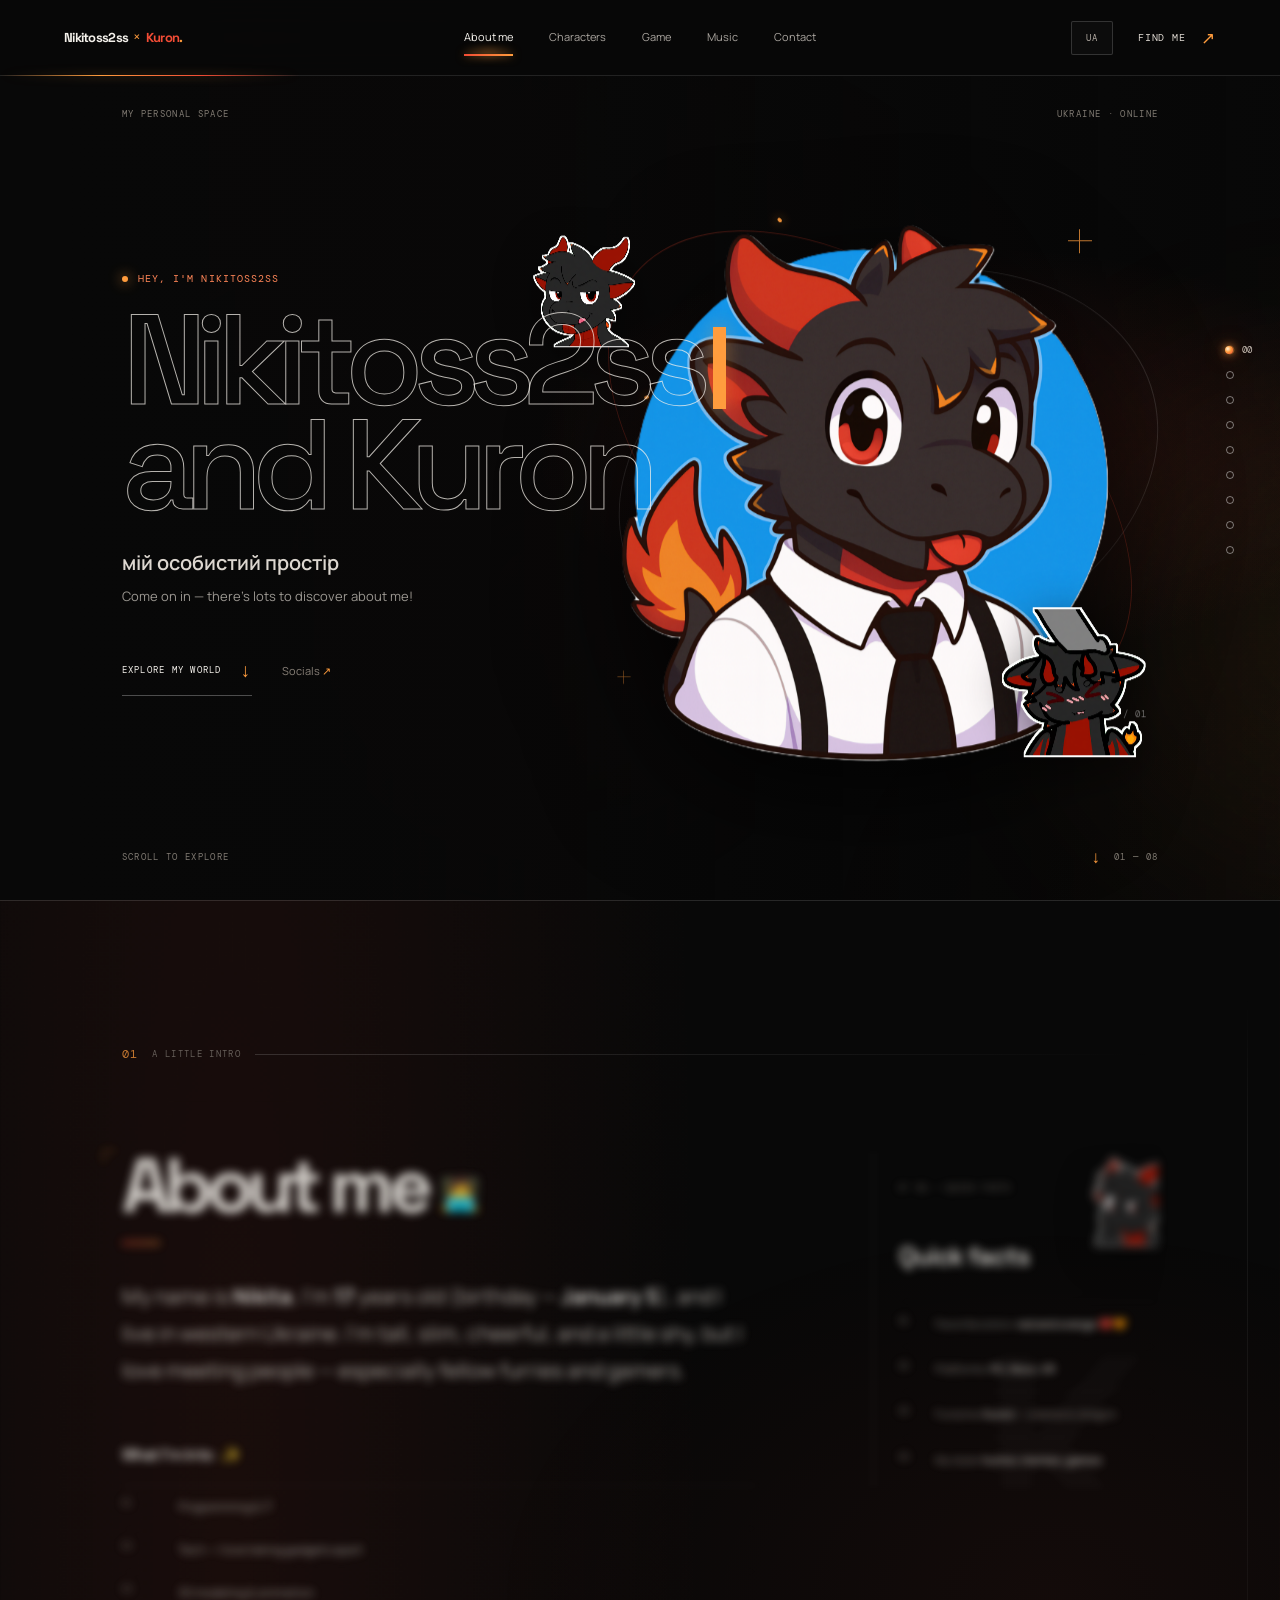
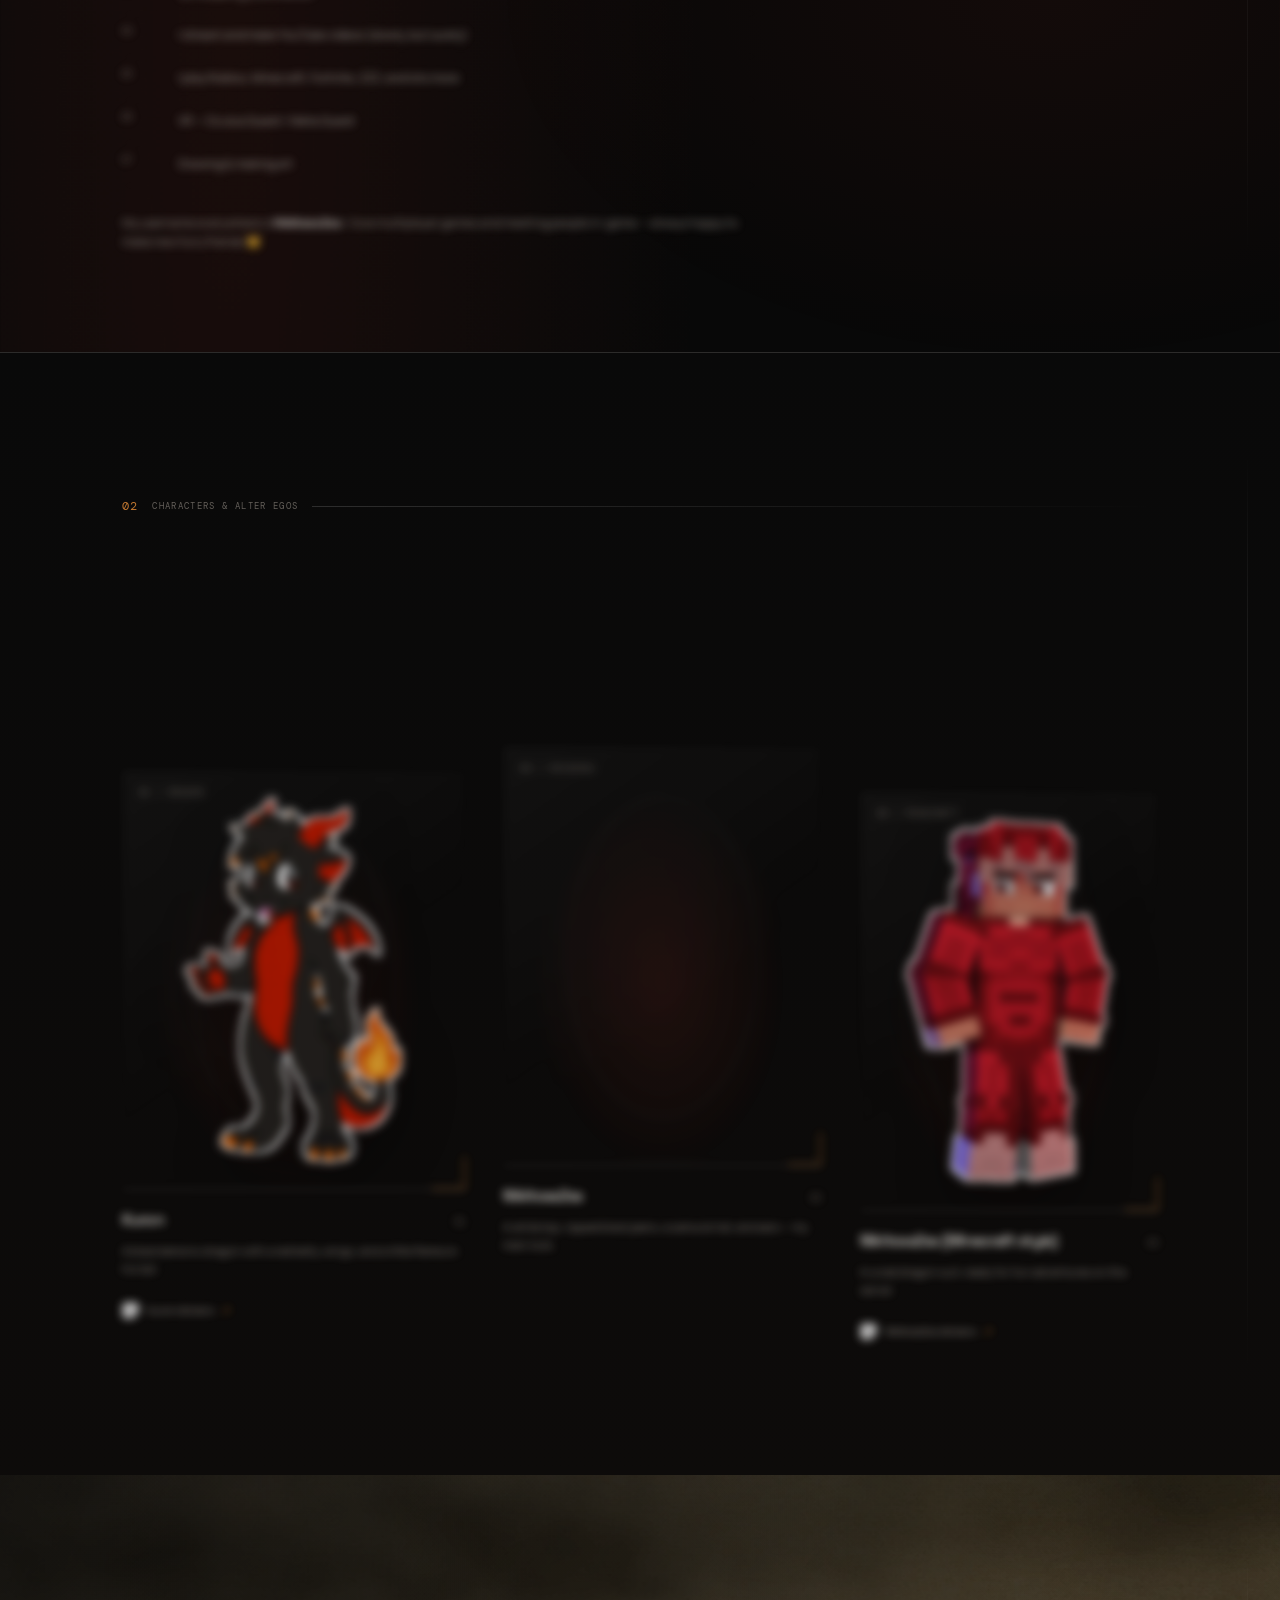
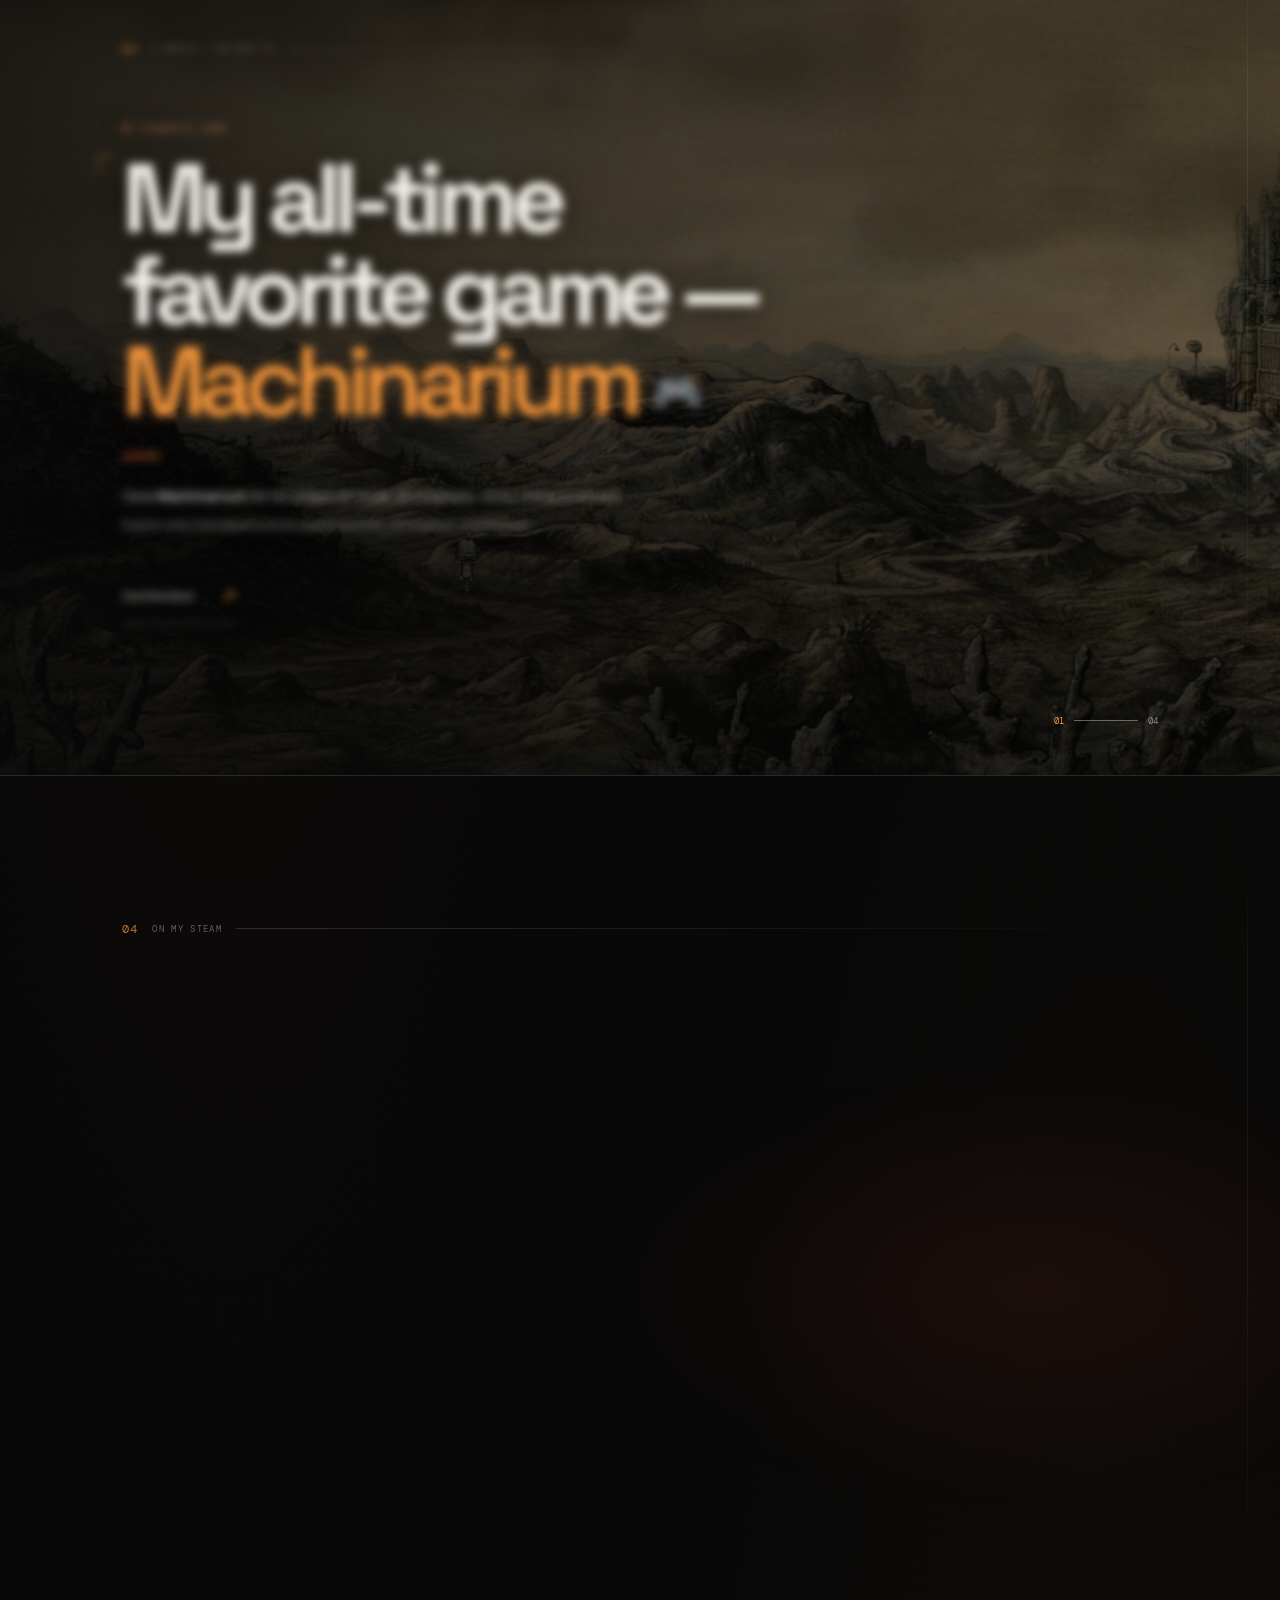
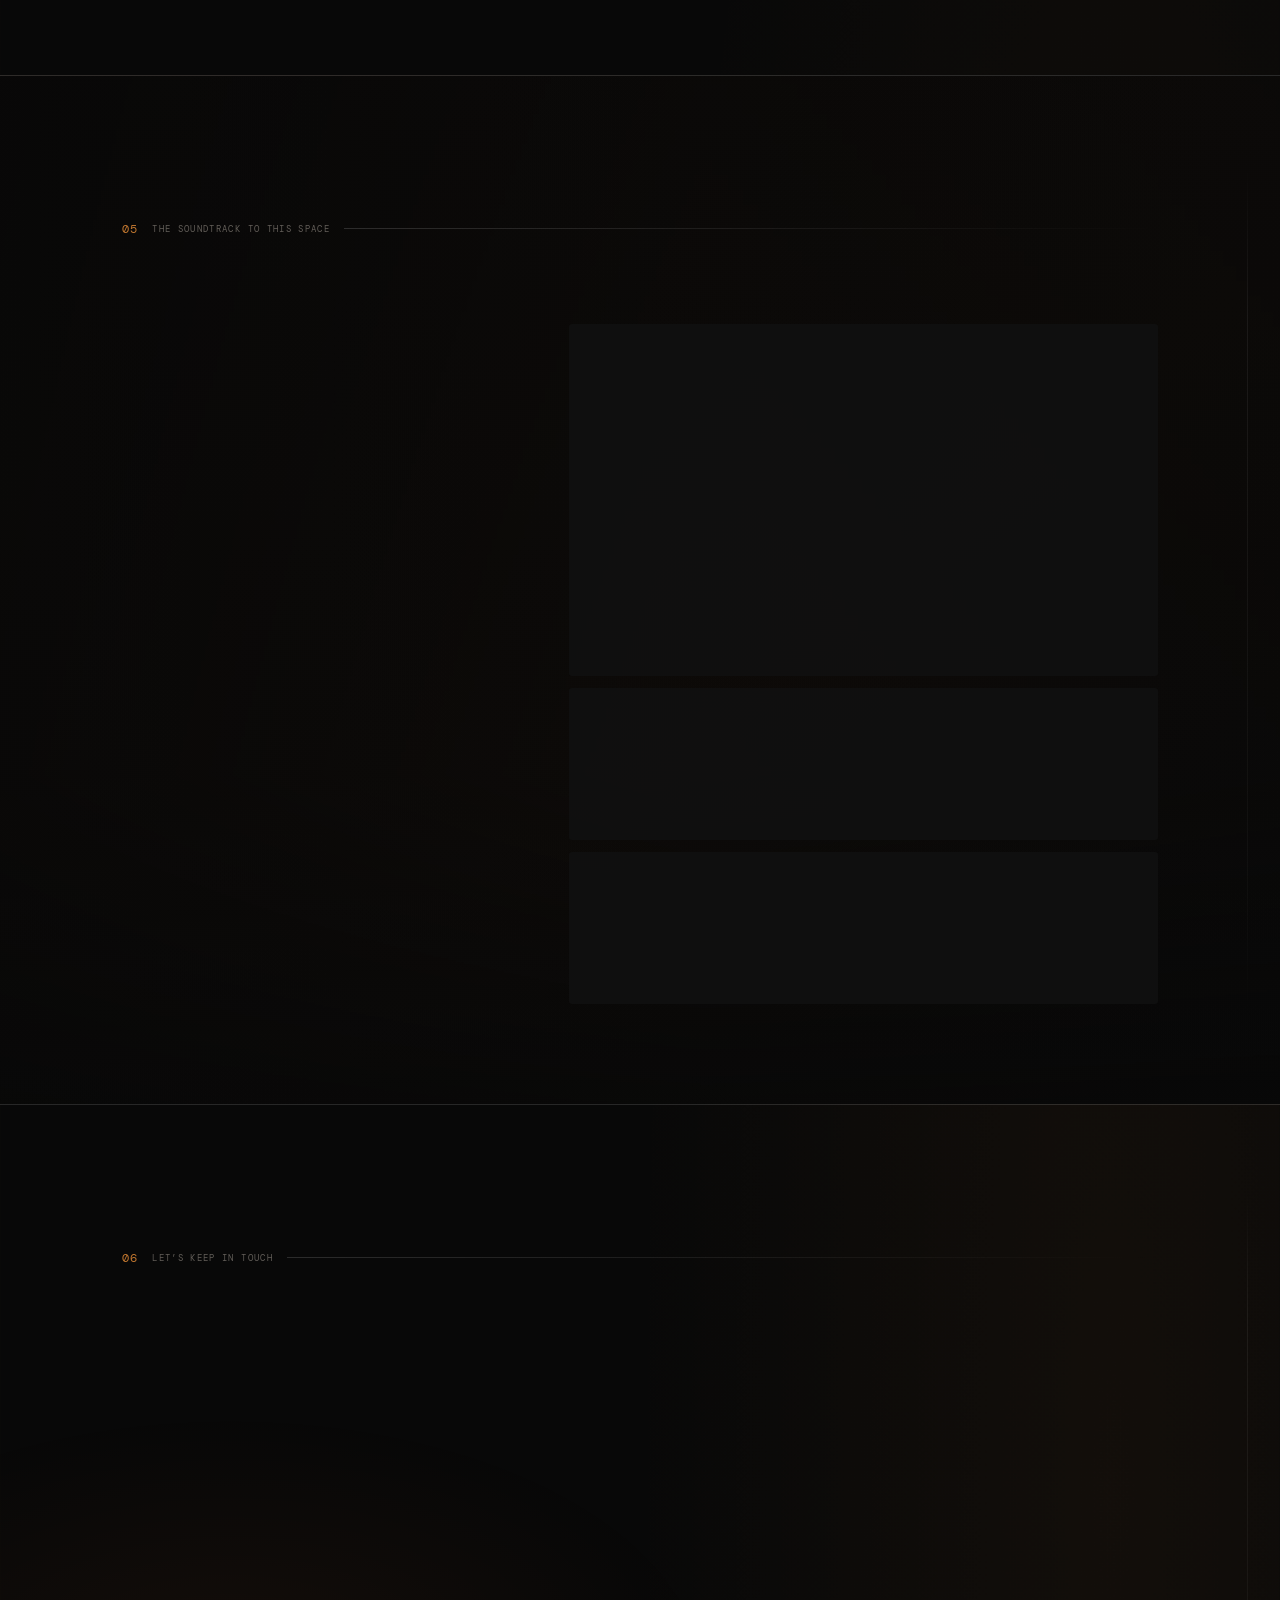
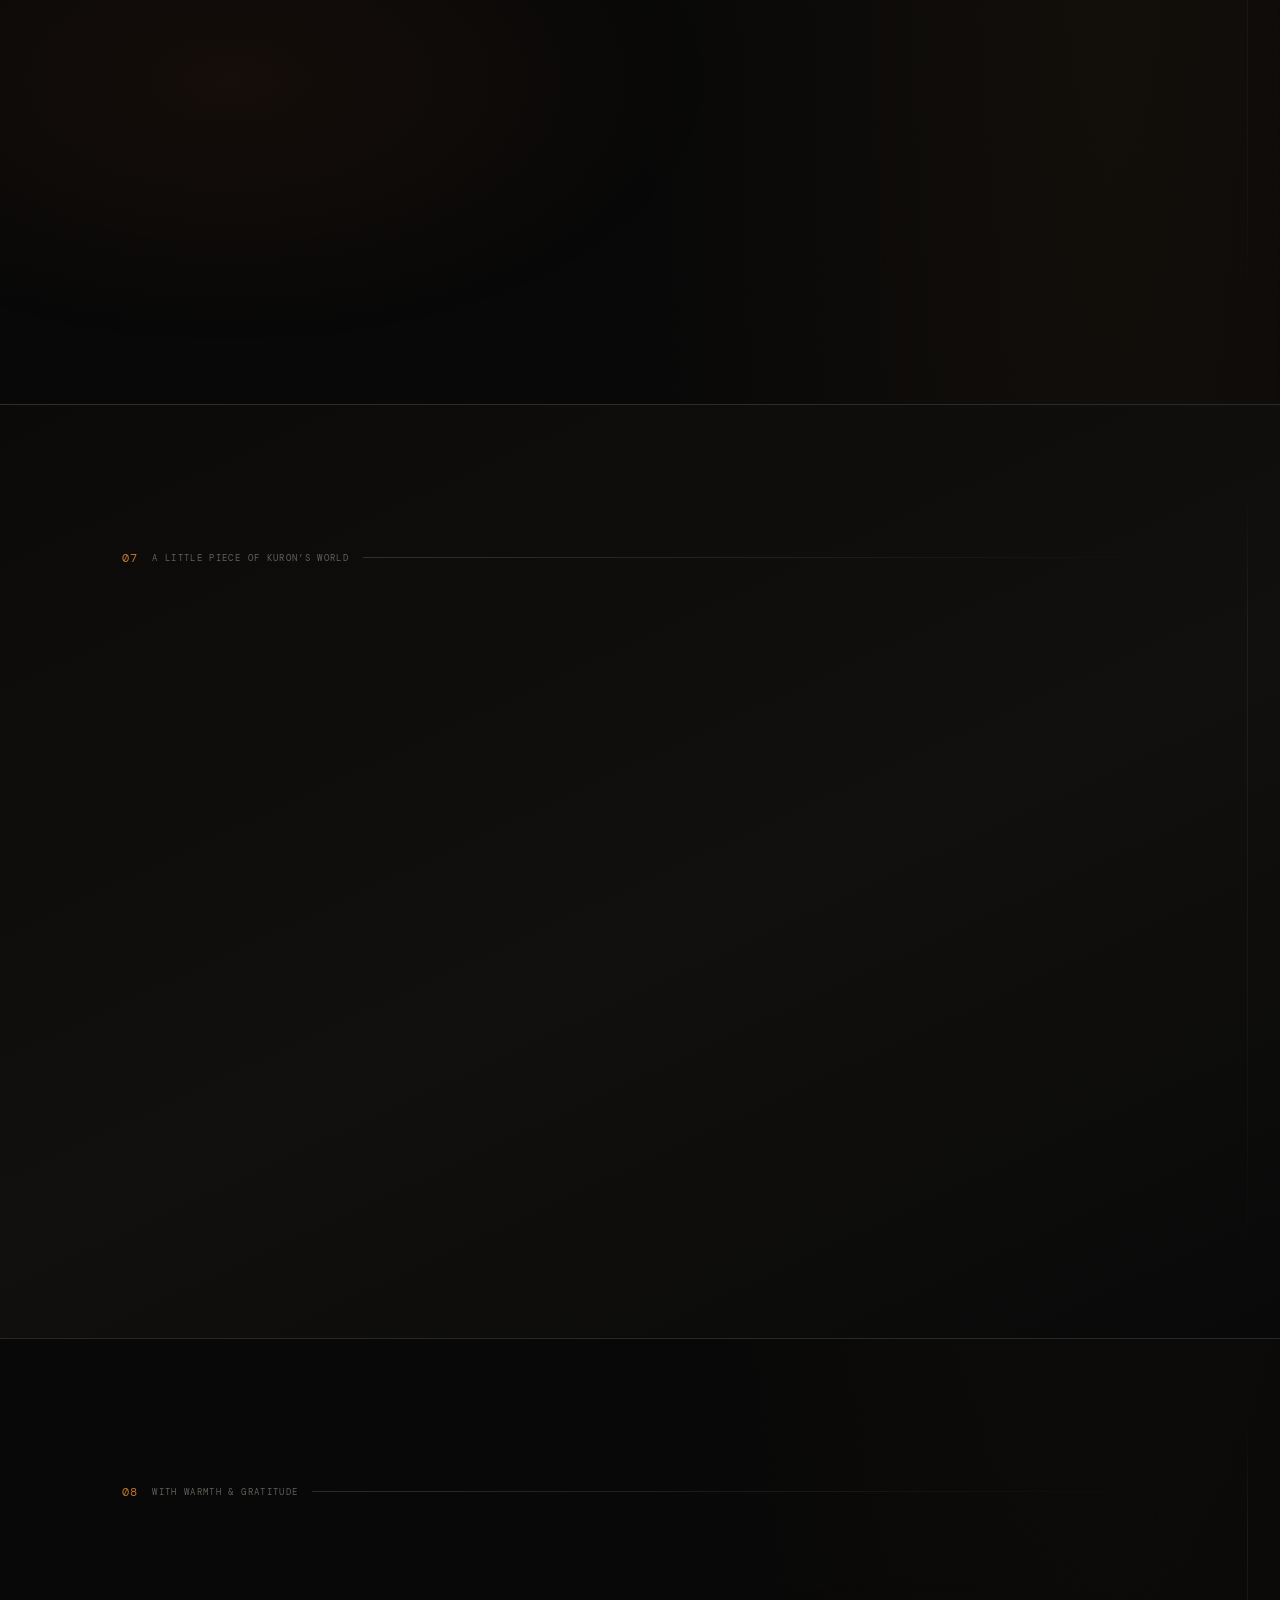
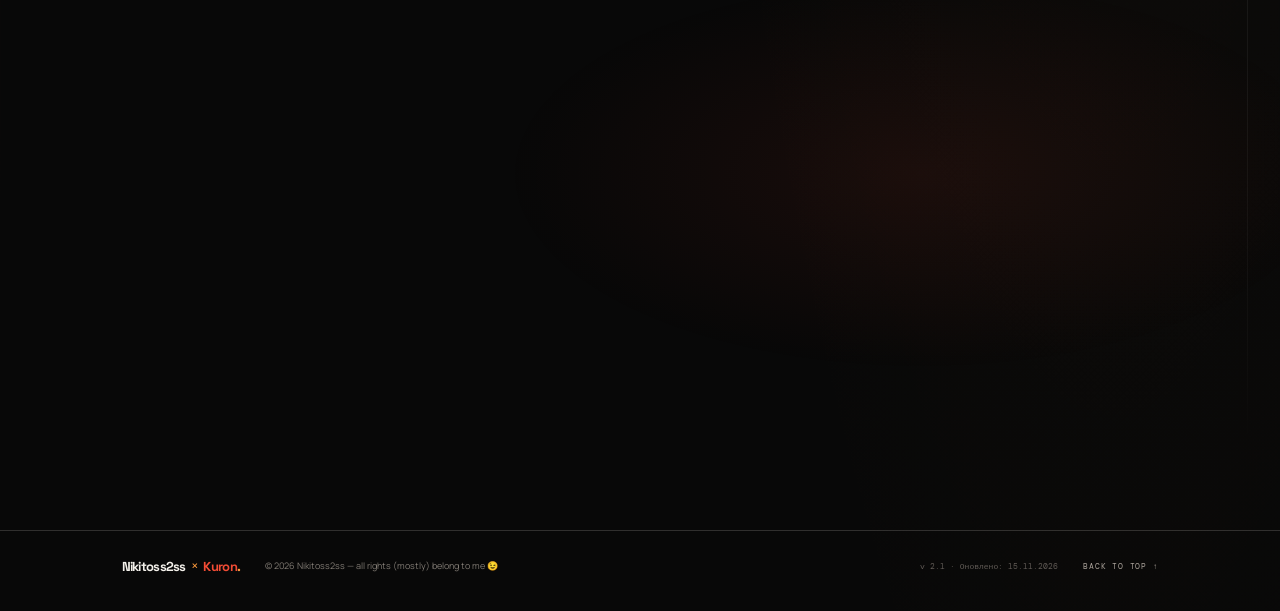
==== commit 30c26fc1: "Add files via upload" ====
--- a/index.html
+++ b/index.html
@@ -182,7 +182,7 @@
     <section id="steam-stats" class="scene steam-scene" aria-labelledby="steam-title">
       <div class="scene-heading"><span class="scene-number">04</span><span class="scene-kicker">ЗАРАЗ У МОЄМУ STEAM</span><span class="scene-rule"></span></div>
       <div class="steam-layout">
-        <div class="steam-intro reveal"><p class="eyebrow">LIVE FROM MY LIBRARY</p><h2 id="steam-title">Що я граю<br>зараз <span>🎮</span></h2><p>Топ ігор за останні два тижні.</p><a class="steam-profile-link" href="https://steamcommunity.com/profiles/76561199558165858" target="_blank" rel="noopener"><img src="Icons/steam.png" alt="Steam">Відкрити профіль Steam <span>↗</span></a></div>
+        <div class="steam-intro reveal"><p class="eyebrow">LIVE FROM MY LIBRARY</p><h2 id="steam-title">Що я граю<br>зараз <span>🎮</span></h2><p>Топ-7 ігор за останні два тижні.</p><a class="steam-profile-link" href="https://steamcommunity.com/profiles/76561199558165858" target="_blank" rel="noopener"><img src="Icons/steam.png" alt="Steam">Відкрити профіль Steam <span>↗</span></a></div>
         <div class="steam-display reveal"><div class="steam-display-top"><span>RECENTLY PLAYED</span><span>LAST 14 DAYS</span></div><div id="steam-games" class="steam-games" aria-live="polite"><p class="steam-status">Завантажуємо статистику Steam...</p></div></div>
       </div>
     </section>
--- a/styles.css
+++ b/styles.css
@@ -238,17 +238,16 @@
 .game-current { color: var(--orange); }
 
 .steam-scene { background: radial-gradient(ellipse at 80% 57%, rgba(243,76,53,.07), transparent 31%); }
-.steam-layout { display: grid; grid-template-columns: .82fr 1.18fr; gap: clamp(55px,10vw,160px); align-items: center; }
+.steam-layout { display: grid; grid-template-columns: .82fr 1.18fr; gap: clamp(55px,10vw,160px); align-items: start; }
 .steam-intro h2 { margin: 0 0 20px; }
 .steam-intro > p:not(.eyebrow) { max-width: 270px; font-size: 12px; }
 .steam-profile-link { display: inline-flex; align-items: center; gap: 10px; margin-top: 29px; padding: 9px 0; border-bottom: 1px solid var(--line); font-size: 10px; }
 .steam-profile-link img { width: 19px; height: 19px; object-fit: contain; }
 .steam-profile-link span { color: var(--orange); }
 .steam-display-top { display: flex; justify-content: space-between; padding: 0 0 13px; border-bottom: 1px solid var(--line); color: #777069; font: 8px var(--mono); letter-spacing: .11em; }
-.steam-games { display: grid; grid-template-columns: repeat(3,minmax(0,1fr)); align-items: start; gap: 13px; padding-top: 15px; }
+.steam-games { display: grid; grid-template-columns: repeat(6,minmax(0,1fr)); align-items: start; gap: 13px; padding-top: 15px; }
 .steam-game { --card-index: 0; position: relative; min-width: 0; overflow: hidden; border: 1px solid rgba(255,255,255,.12); border-radius: 4px; background: linear-gradient(145deg,rgba(255,255,255,.065),rgba(255,255,255,.018)); box-shadow: 0 18px 45px rgba(0,0,0,.24); animation: steam-card-in .7s cubic-bezier(.16,1,.3,1) calc(var(--card-index) * 120ms) both; transition: transform .35s ease,border-color .35s ease,box-shadow .35s ease; }
-.steam-game:nth-child(2) { margin-top: 22px; }
-.steam-game:nth-child(3) { margin-top: 44px; }
+.steam-game:not(.steam-game-featured) { grid-column: span 3; }
 .steam-game:hover { z-index: 2; transform: translateY(-9px) rotate(-.5deg); border-color: rgba(255,156,61,.48); box-shadow: 0 28px 56px rgba(0,0,0,.38),0 0 26px rgba(243,76,53,.11); }
 .steam-game-art { position: relative; width: 100%; aspect-ratio: 1.58; overflow: hidden; background: radial-gradient(circle at 50% 45%,rgba(243,76,53,.23),transparent 48%),#14100e; }
 .steam-game-art::after { content: ""; position: absolute; z-index: 0; inset: 0; pointer-events: none; background: linear-gradient(180deg,rgba(0,0,0,.18),transparent 35%,rgba(0,0,0,.58)); }
@@ -264,7 +263,6 @@
 .steam-fallback-line.line-3 .steam-fallback-track { color: #c9beb3; font-size: clamp(11px,1.4vw,17px); animation-duration: 19s; }
 .steam-game-art.has-fallback img { opacity: 0; }
 .steam-game-art.has-fallback .steam-game-art-fallback { opacity: 1; }
-.steam-games.has-one-game .steam-game { grid-column: 1 / -1; width: min(100%,360px); margin: 0 auto; }
 .steam-game-info { padding: 14px 13px 13px; }
 .steam-game-info h3 { min-height: 2.5em; margin: 0; font-size: clamp(11px,1vw,14px); line-height: 1.25; }
 .steam-game-info p { margin: 7px 0 10px; color: #a49a90; font: 8px var(--mono); }
@@ -275,6 +273,19 @@
 .steam-game:hover .steam-game-open, .steam-game:focus-visible .steam-game-open { color: #f0a16a; letter-spacing: .13em; }
 .steam-game:hover .steam-game-open::after, .steam-game:focus-visible .steam-game-open::after { transform: translate(3px,-2px); }
 .steam-game:focus-visible { outline: 1px solid var(--orange); outline-offset: 4px; }
+.steam-game-featured { grid-column: 1 / -1; }
+.steam-game-featured .steam-game-art { min-height: 300px; aspect-ratio: 2.05; }
+.steam-game-featured .steam-game-art img { position: absolute; inset: 0; }
+.steam-game-featured .steam-game-art::after { background: linear-gradient(90deg,rgba(5,5,5,.82),rgba(5,5,5,.38) 52%,rgba(5,5,5,.08)),linear-gradient(0deg,rgba(5,5,5,.5),transparent 52%); }
+.steam-game-featured .steam-game-art-fallback { z-index: 0; }
+.steam-game-featured .steam-game-art.has-fallback .steam-game-art-fallback { opacity: .28; }
+.steam-game-featured .steam-game-info { position: absolute; z-index: 2; right: 24px; bottom: 24px; left: 24px; max-width: 440px; padding: 0; }
+.steam-game-featured .steam-game-info h3 { min-height: 0; margin-bottom: 8px; font-size: clamp(24px,3vw,42px); }
+.steam-game-featured .steam-game-info p { margin: 0 0 12px; color: rgba(255,255,255,.72); }
+.steam-game-featured .steam-game-meter { max-width: 300px; }
+.steam-game-featured .steam-game-open { max-width: 300px; color: #e6ddd3; }
+.steam-game-featured .steam-game-time { right: 18px; bottom: 18px; font-size: 10px; }
+.steam-game-featured .steam-game-rank { top: 16px; left: 16px; }
 .steam-status { color: #a29a92; font-size: 12px; }
 
 .music-scene { background: linear-gradient(140deg, #0b0908, #100c09 60%, #090909); }
@@ -451,8 +462,9 @@
   .game-content h2 { font-size: clamp(3.1rem, 13vw, 6.5rem); }
   .steam-layout, .music-layout { gap: 38px; }
   .steam-games { grid-template-columns: repeat(2,minmax(0,1fr)); gap: 12px; }
-  .steam-game:nth-child(2) { margin-top: 22px; }
-  .steam-game:nth-child(3) { grid-column: 1 / -1; width: min(74%,300px); margin: 0 auto; }
+  .steam-game:not(.steam-game-featured) { grid-column: span 1; }
+  .steam-game-featured .steam-game-art { min-height: 280px; }
+  .steam-game-featured .steam-game-info { right: 18px; bottom: 18px; left: 18px; }
   .steam-game-info { padding: 12px 11px; }
   .steam-game-info h3 { font-size: 12px; }
   .music-film { object-position: center; filter: saturate(.98) brightness(.96); }
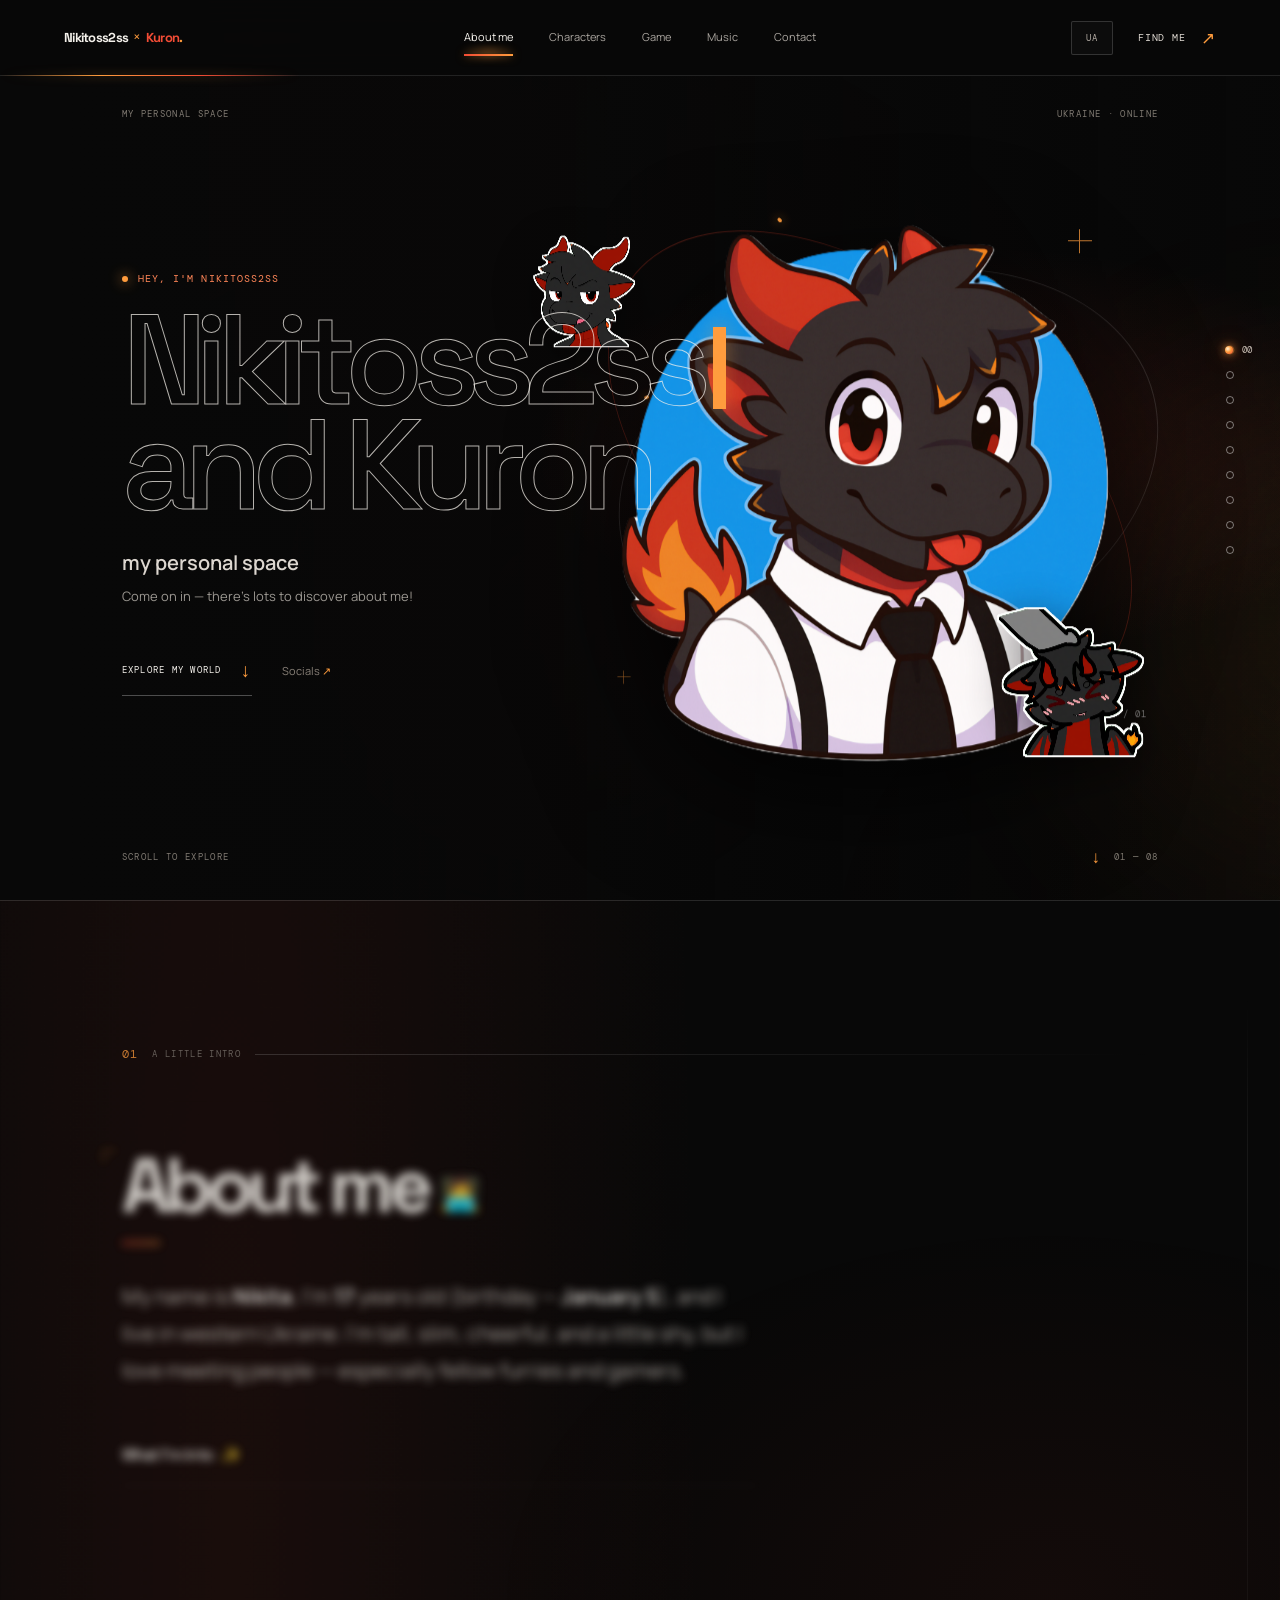
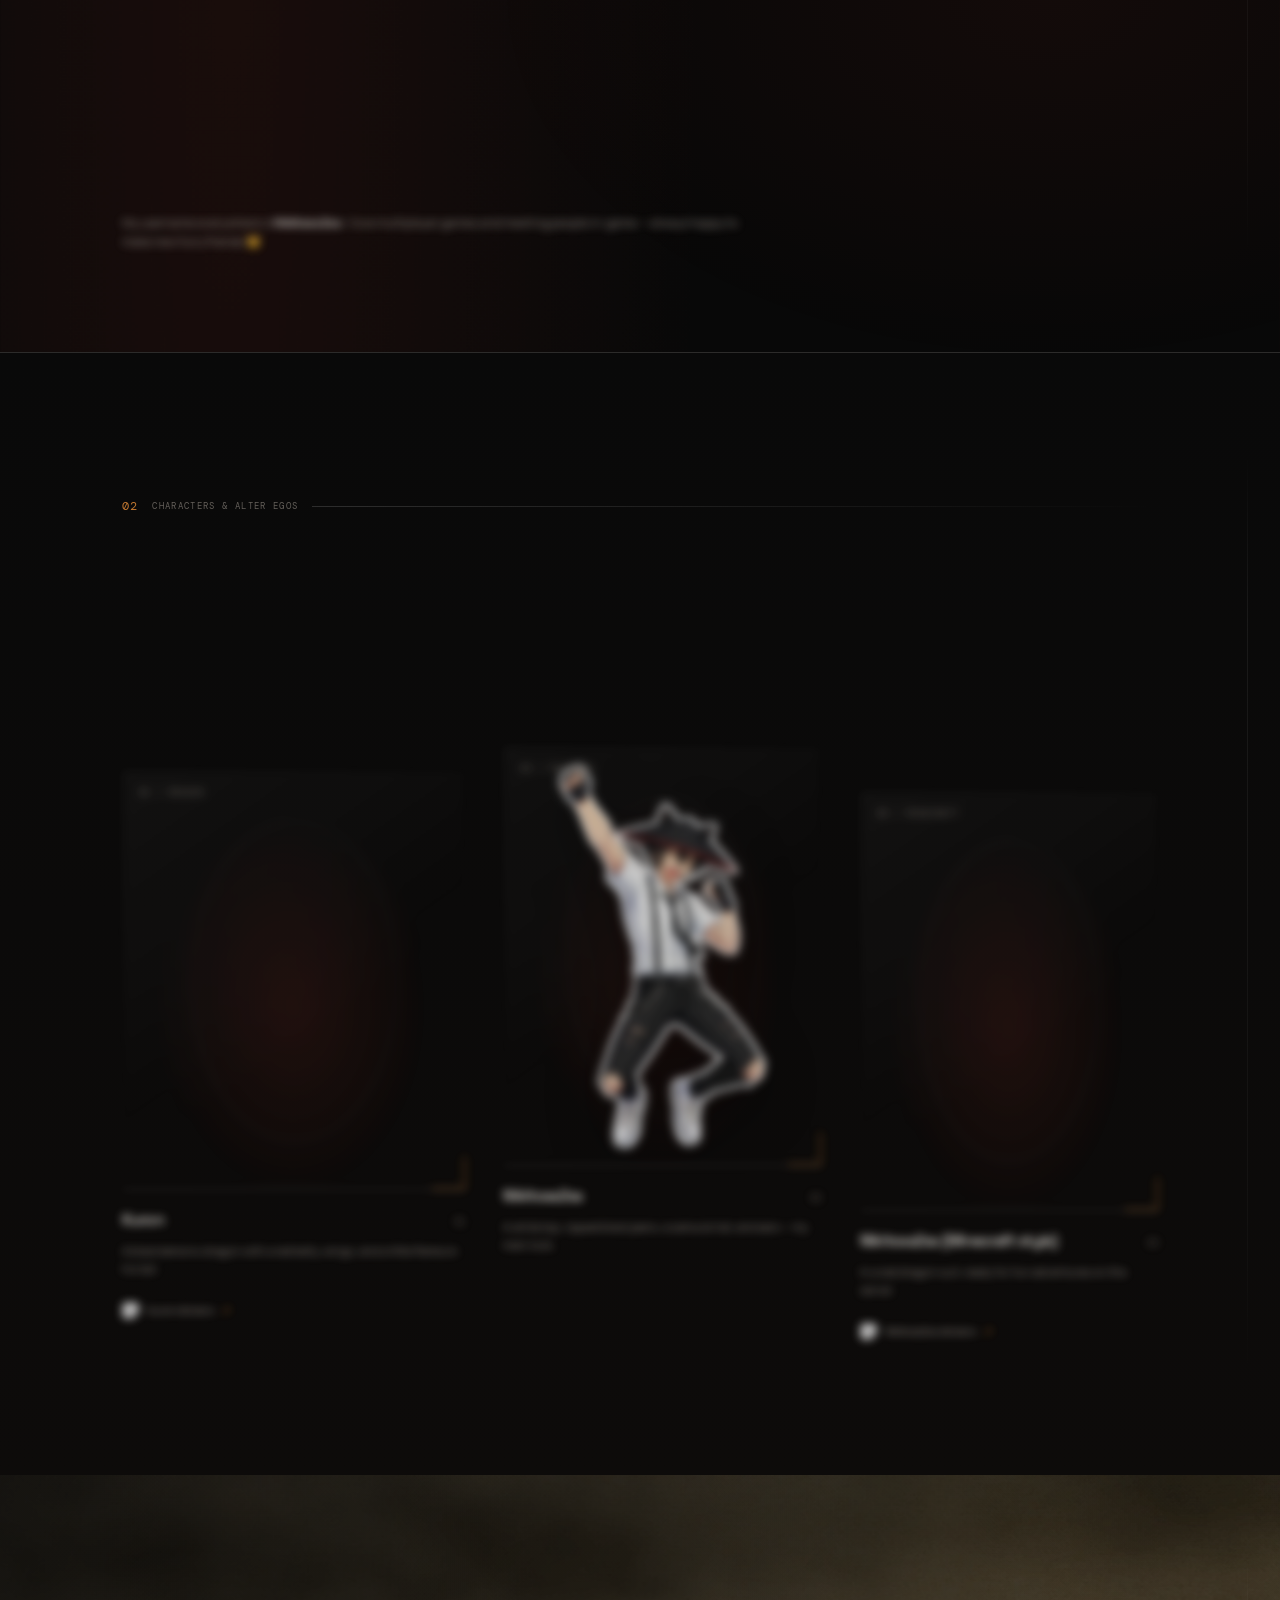
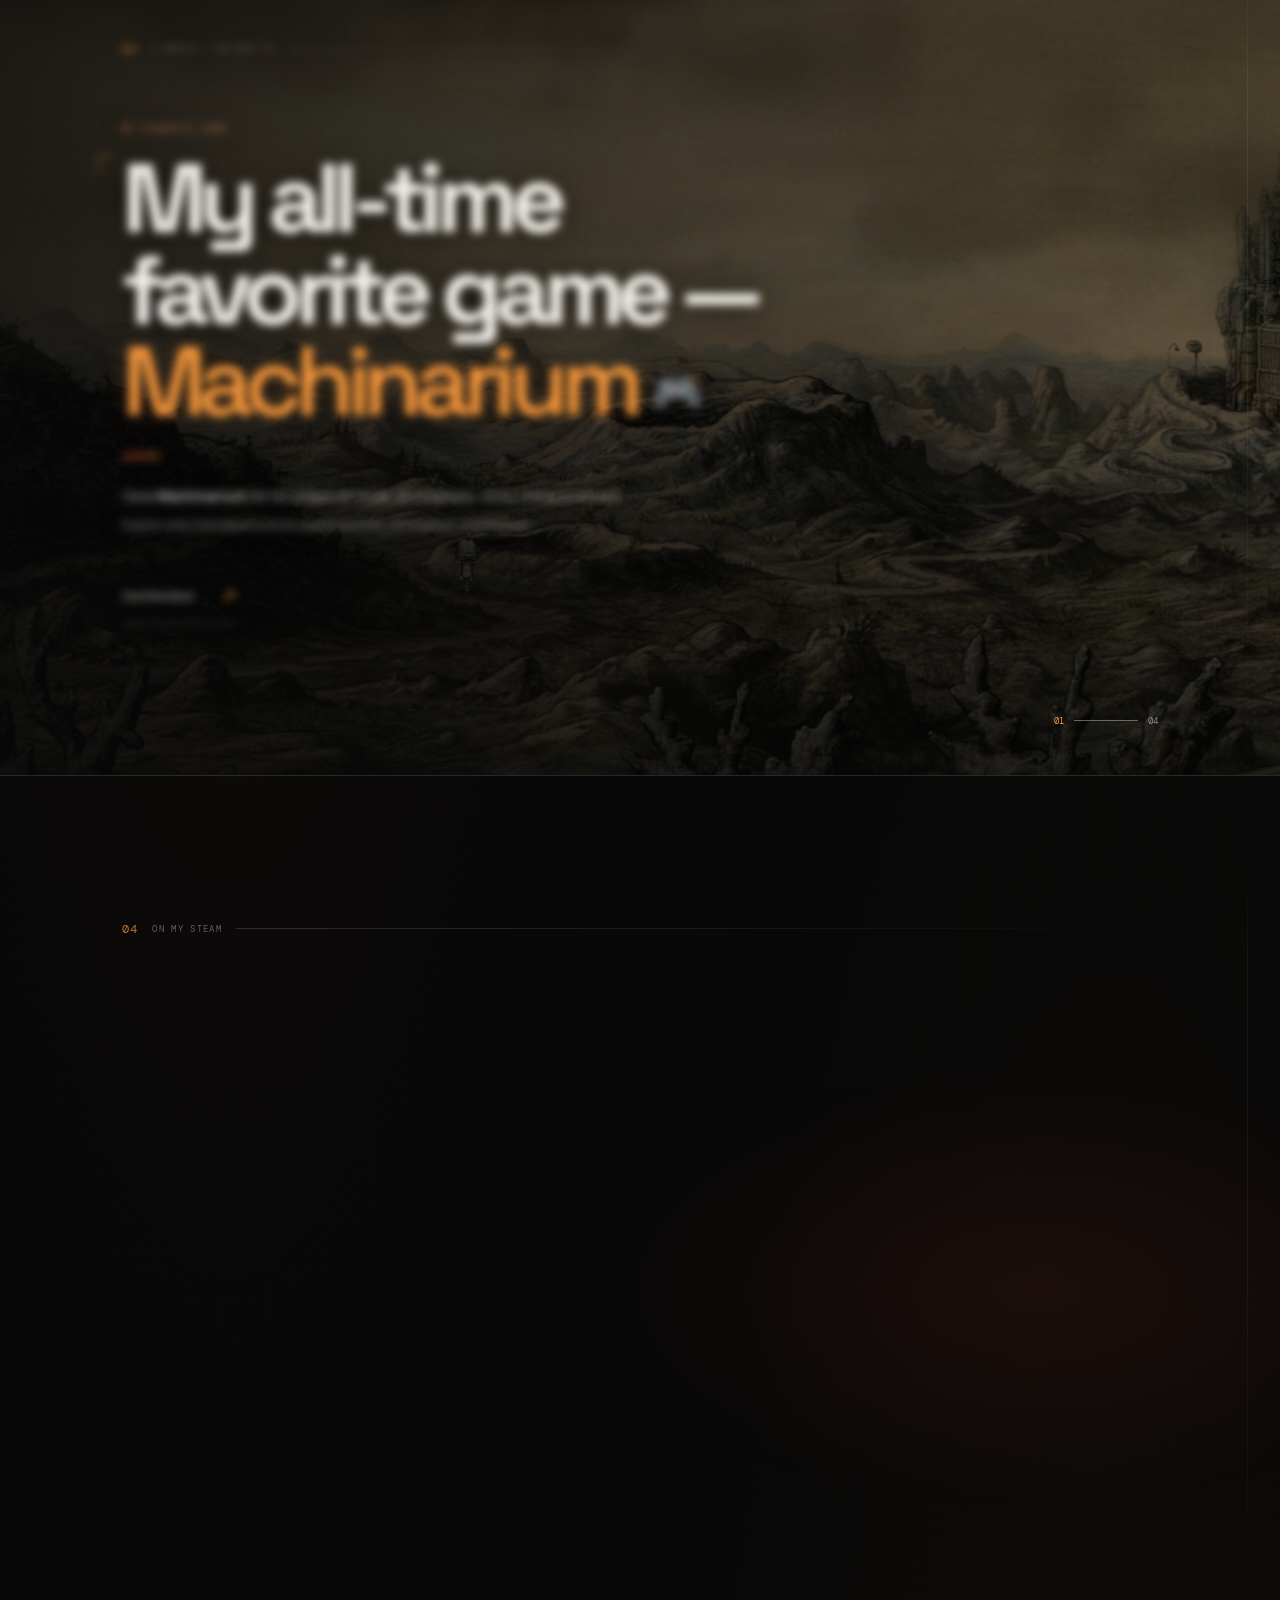
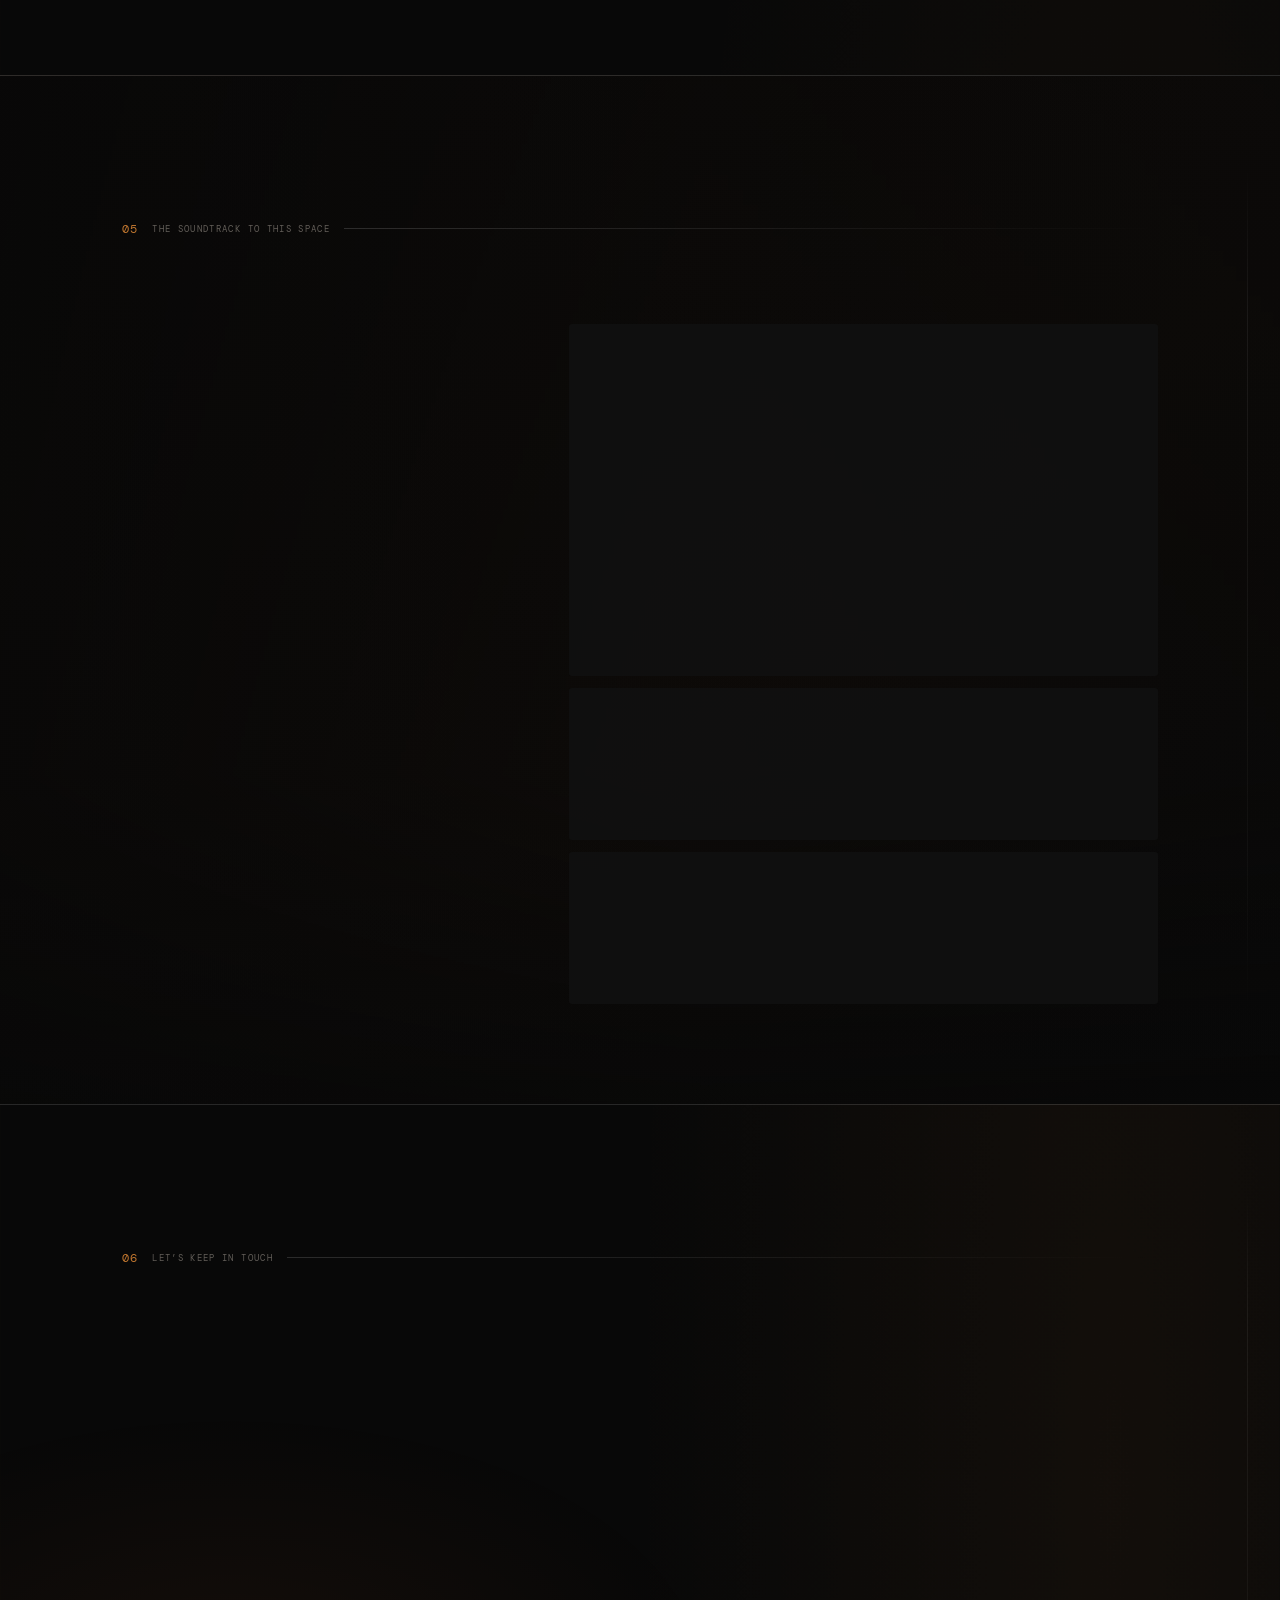
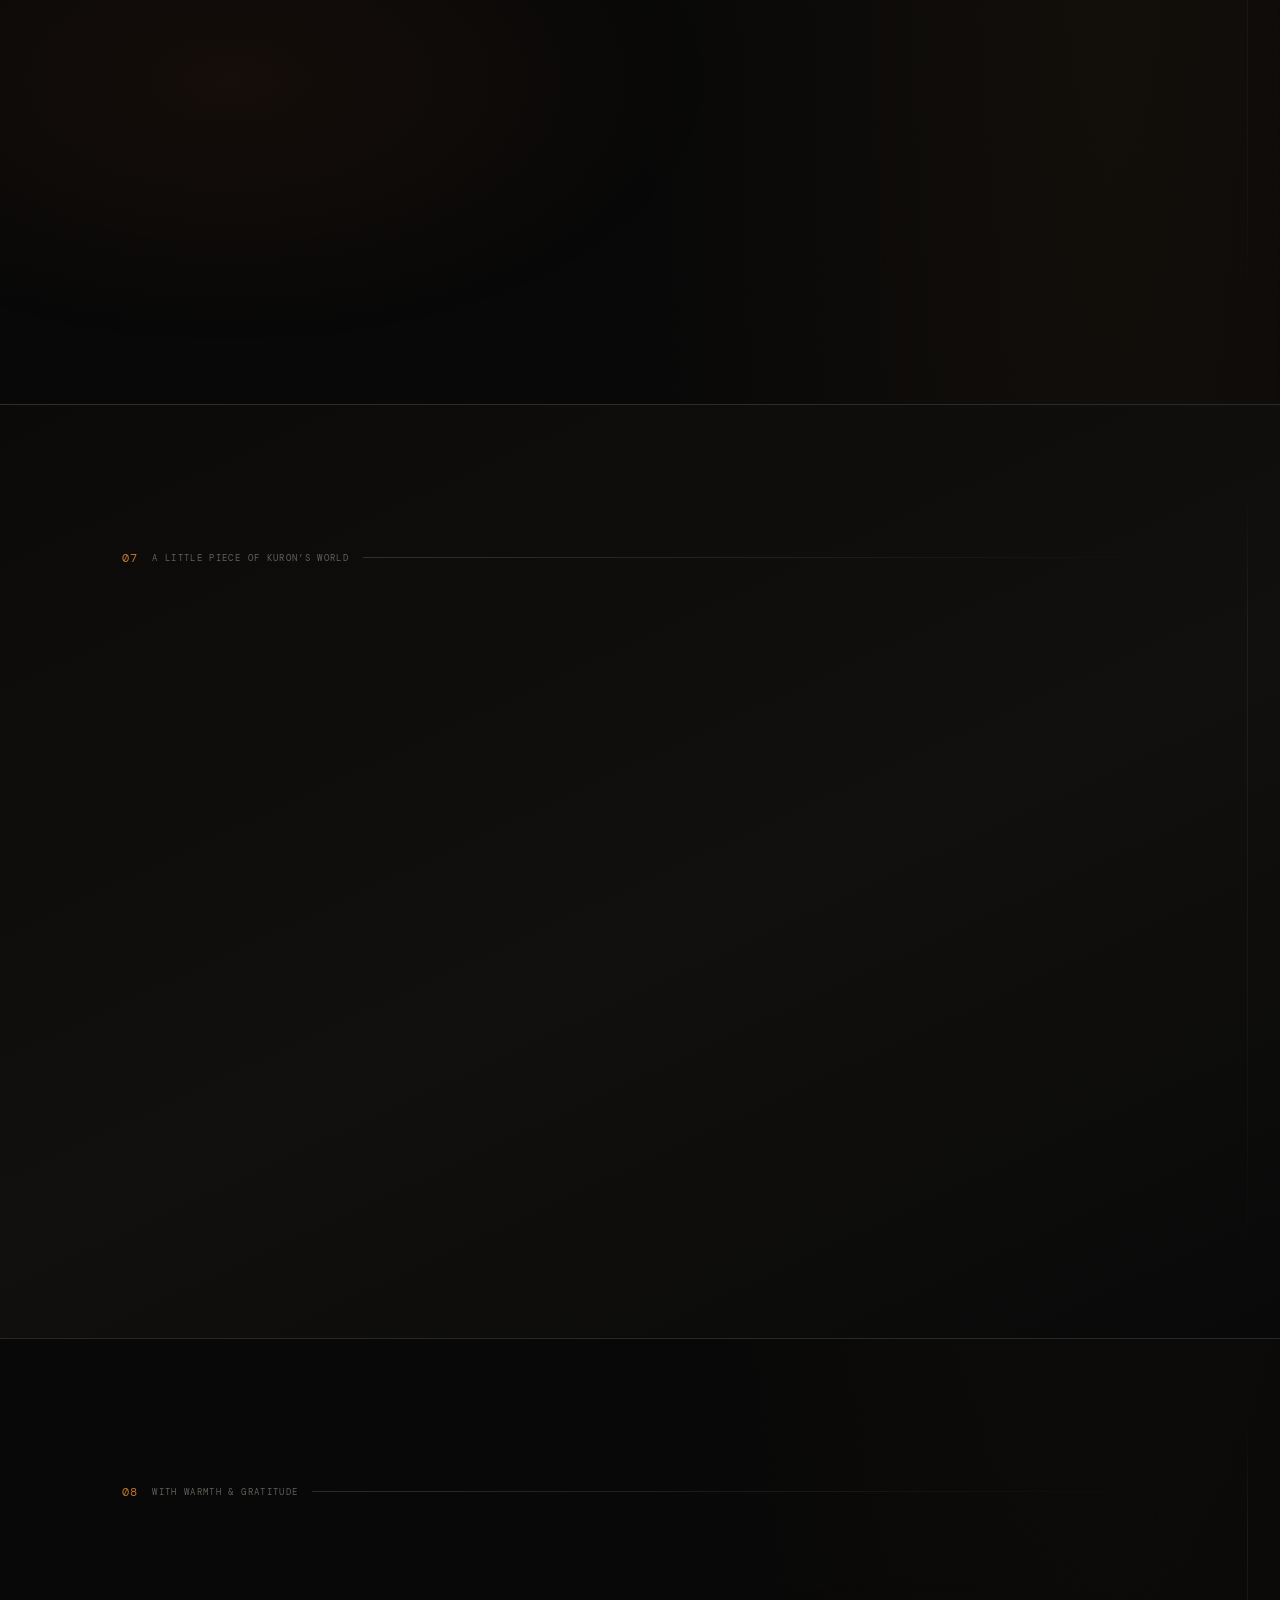
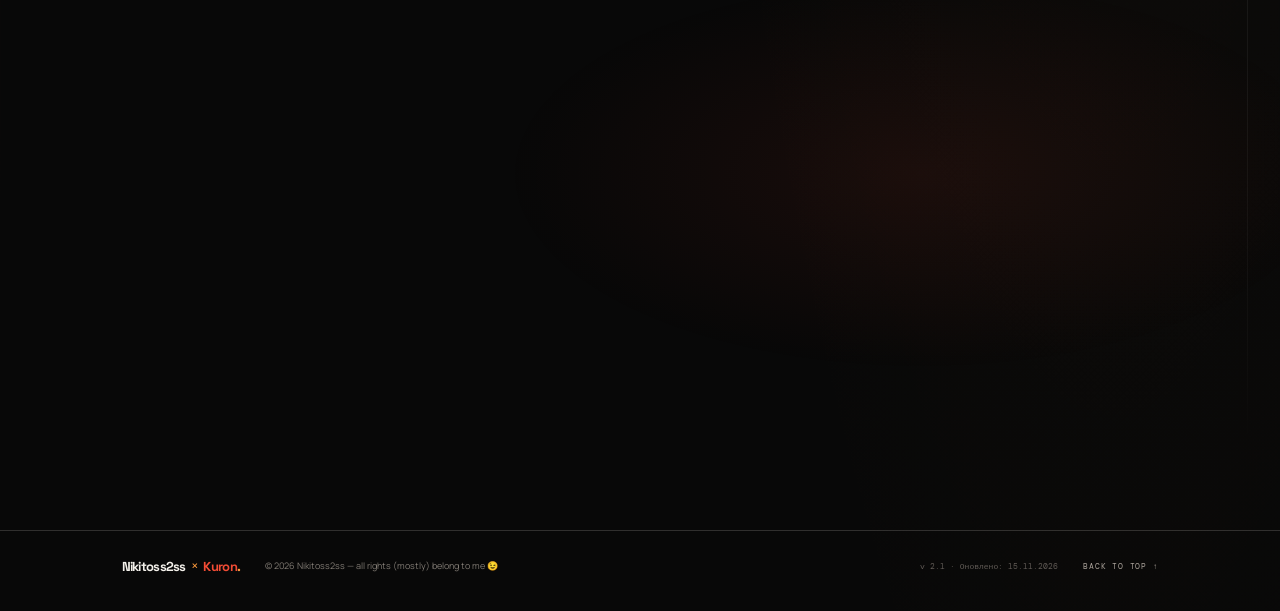
==== commit f0e6a3d6: "Add files via upload" ====
--- a/index.html
+++ b/index.html
@@ -182,7 +182,7 @@
     <section id="steam-stats" class="scene steam-scene" aria-labelledby="steam-title">
       <div class="scene-heading"><span class="scene-number">04</span><span class="scene-kicker">ЗАРАЗ У МОЄМУ STEAM</span><span class="scene-rule"></span></div>
       <div class="steam-layout">
-        <div class="steam-intro reveal"><p class="eyebrow">LIVE FROM MY LIBRARY</p><h2 id="steam-title">Що я граю<br>зараз <span>🎮</span></h2><p>Топ-7 ігор за останні два тижні.</p><a class="steam-profile-link" href="https://steamcommunity.com/profiles/76561199558165858" target="_blank" rel="noopener"><img src="Icons/steam.png" alt="Steam">Відкрити профіль Steam <span>↗</span></a></div>
+        <div class="steam-intro reveal"><p class="eyebrow">LIVE FROM MY LIBRARY</p><h2 id="steam-title">Що я граю<br>зараз <span>🎮</span></h2><p>Топ-3 ігор за останні два тижні.</p><a class="steam-profile-link" href="https://steamcommunity.com/profiles/76561199558165858" target="_blank" rel="noopener"><img src="Icons/steam.png" alt="Steam">Відкрити профіль Steam <span>↗</span></a></div>
         <div class="steam-display reveal"><div class="steam-display-top"><span>RECENTLY PLAYED</span><span>LAST 14 DAYS</span></div><div id="steam-games" class="steam-games" aria-live="polite"><p class="steam-status">Завантажуємо статистику Steam...</p></div></div>
       </div>
     </section>
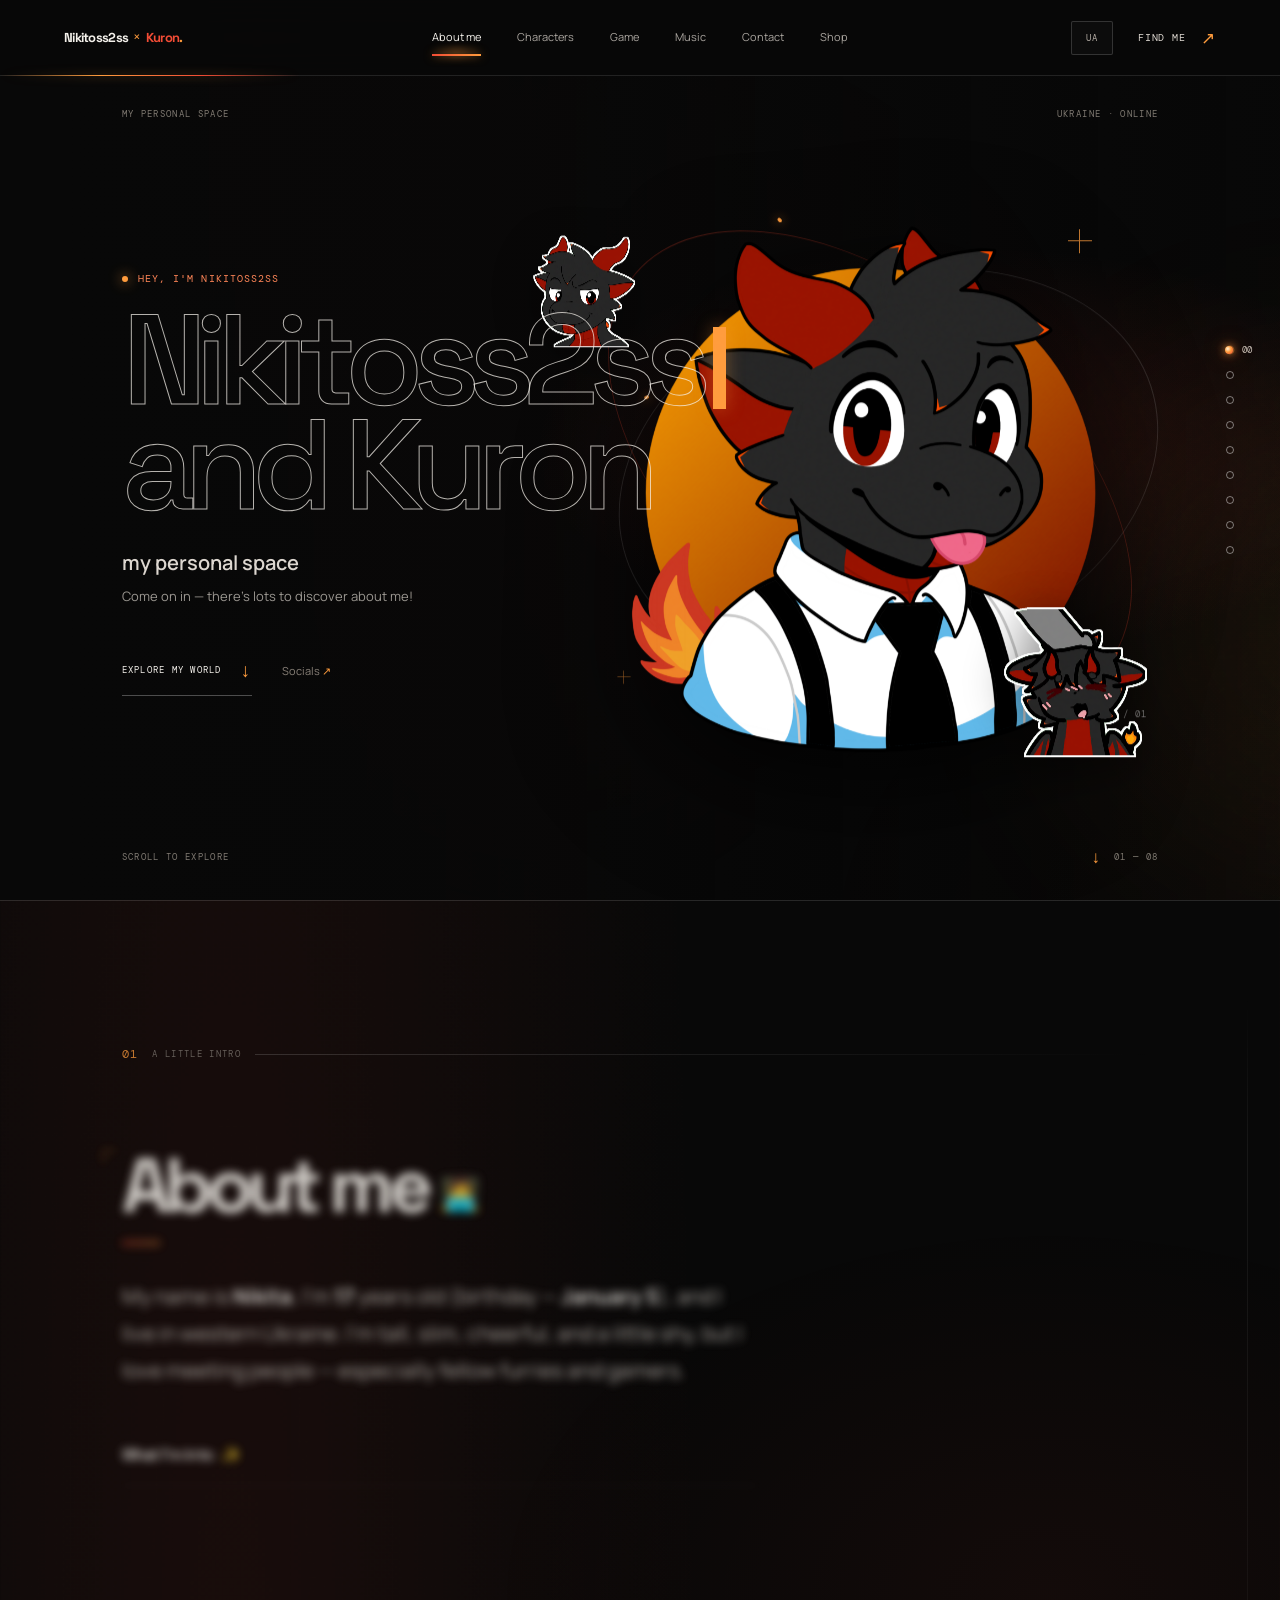
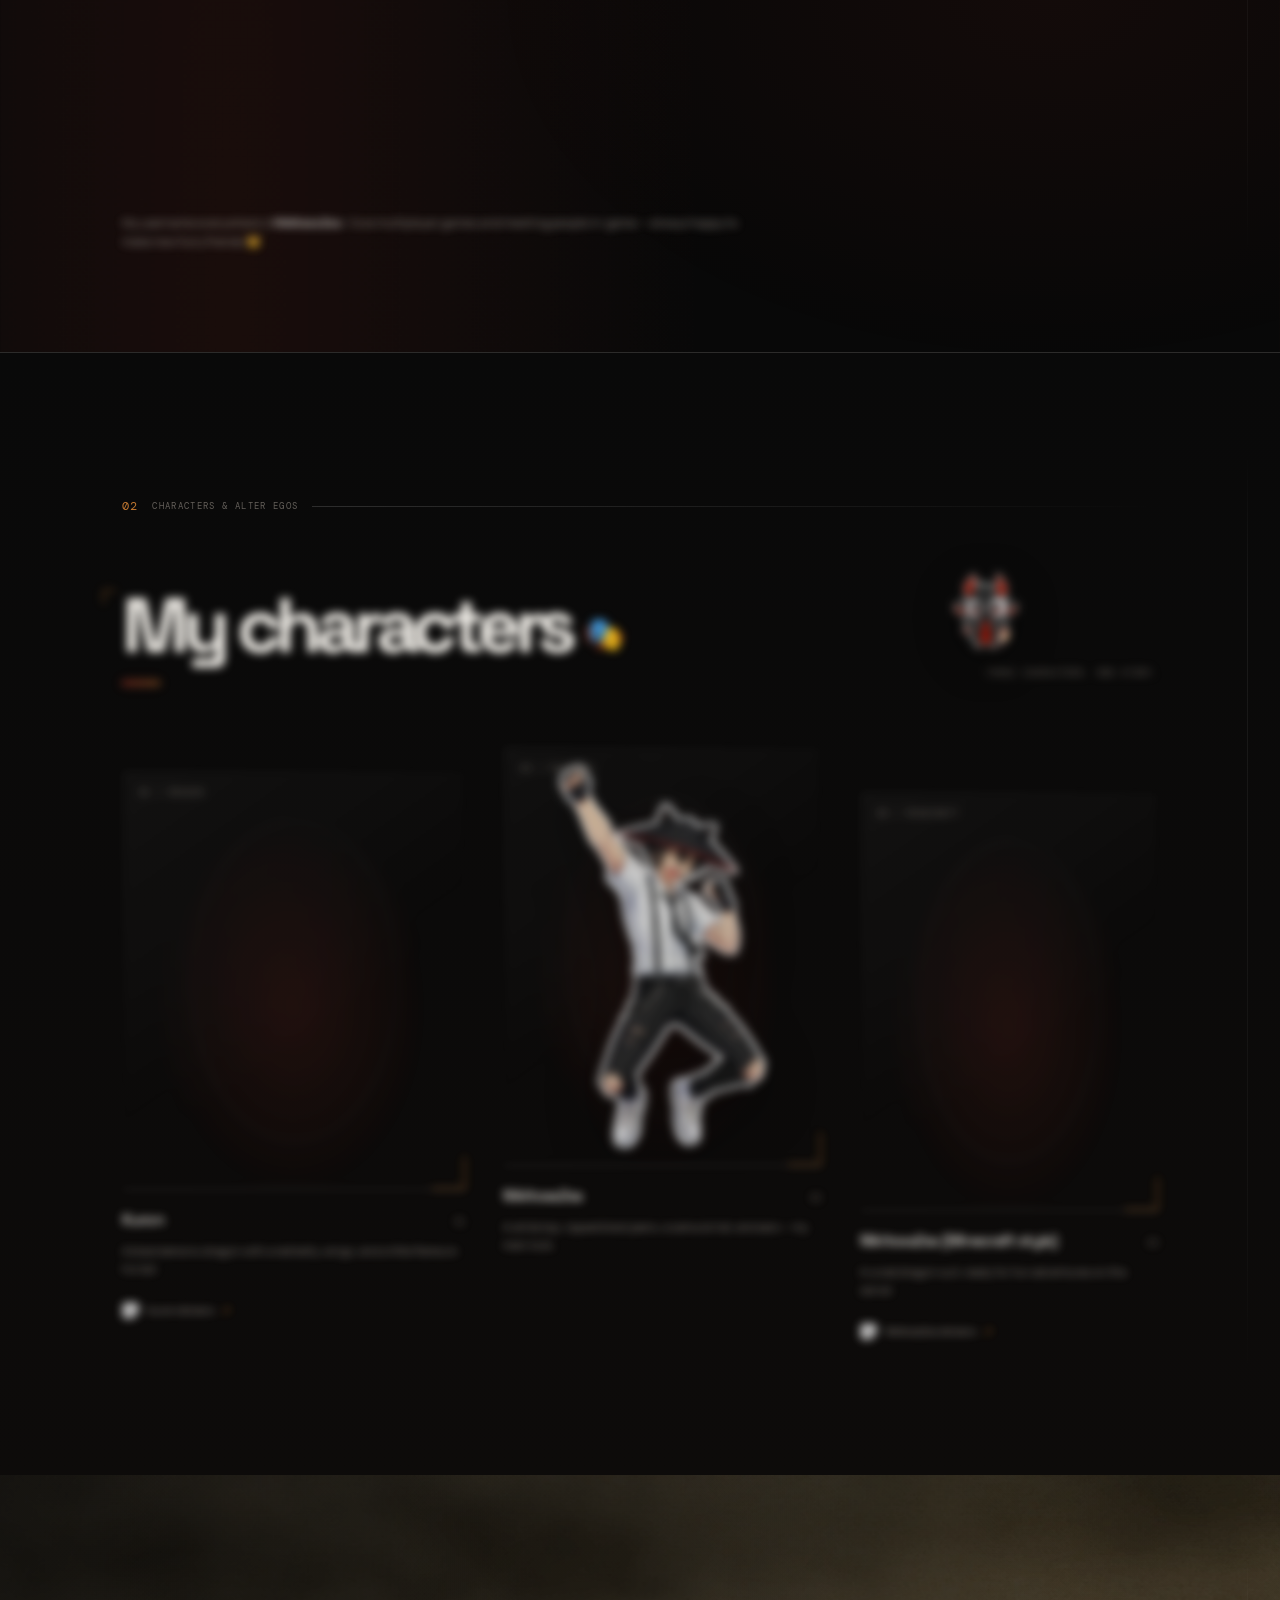
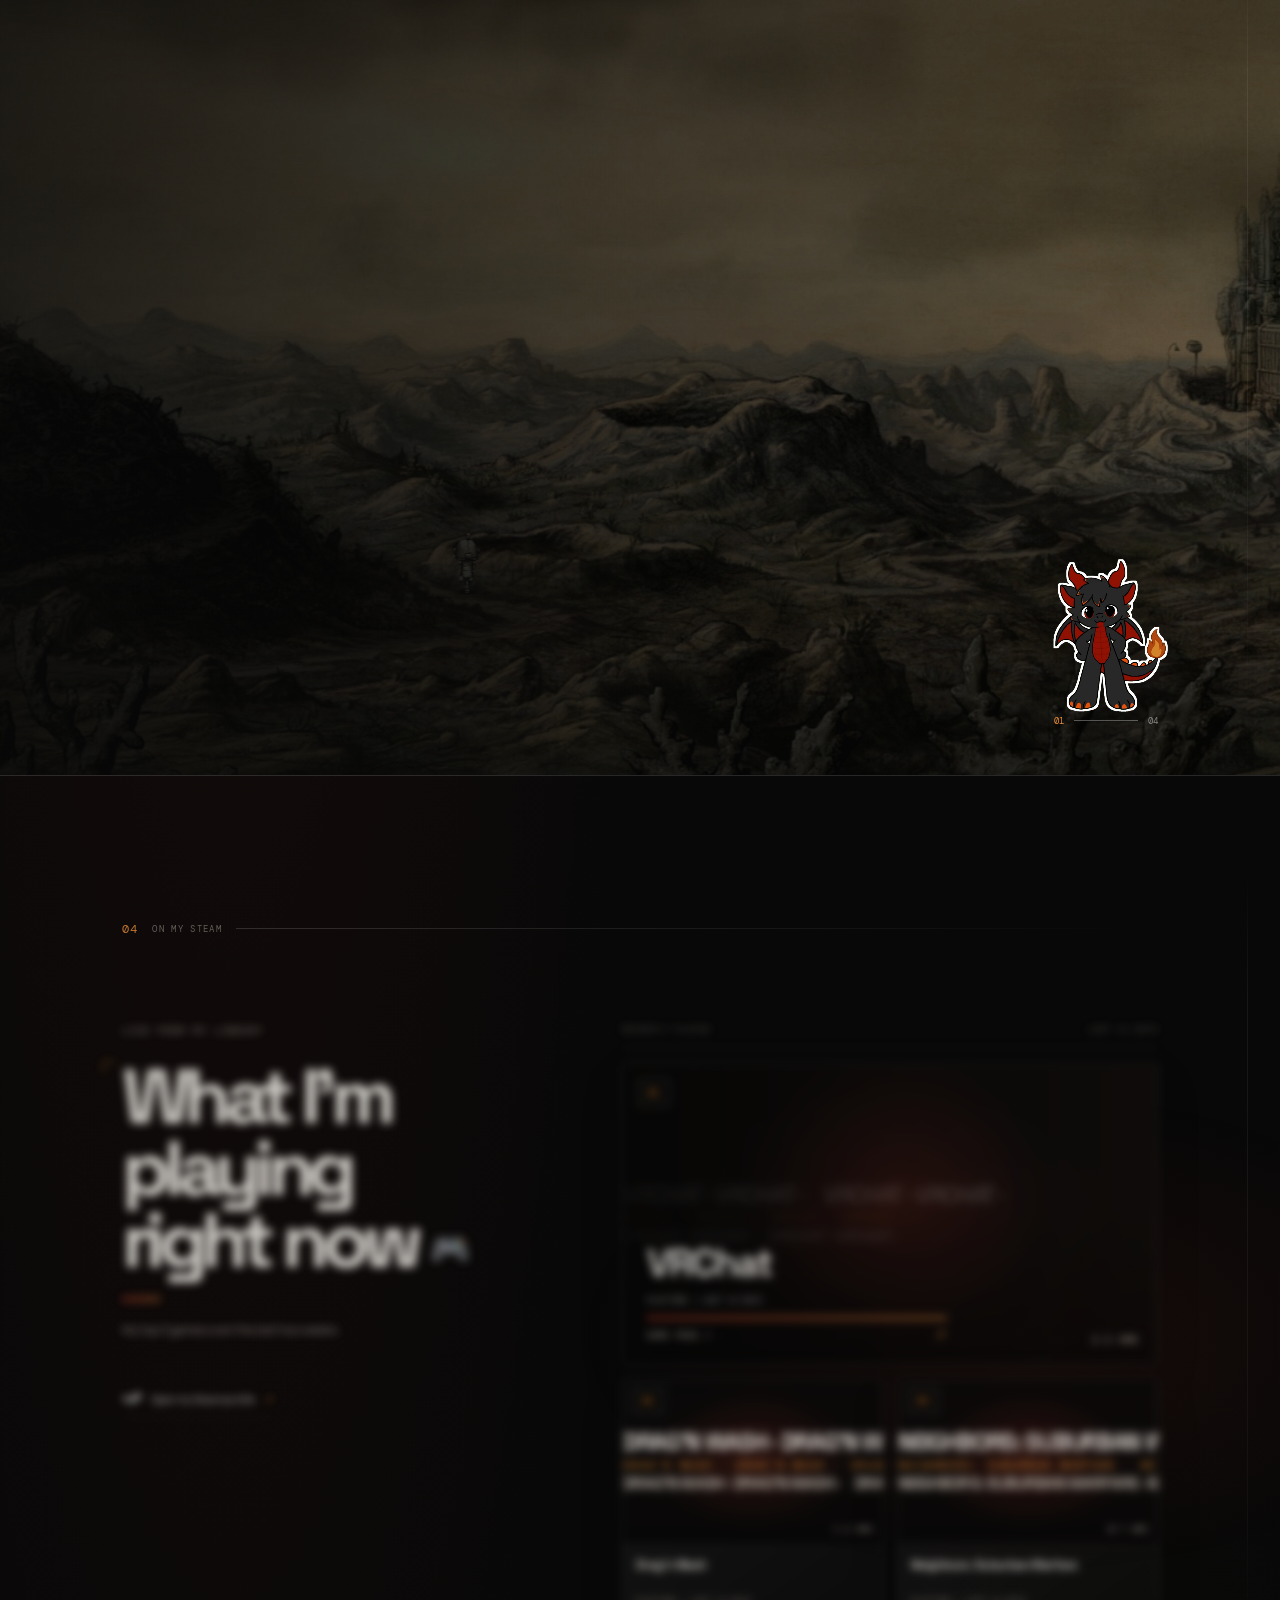
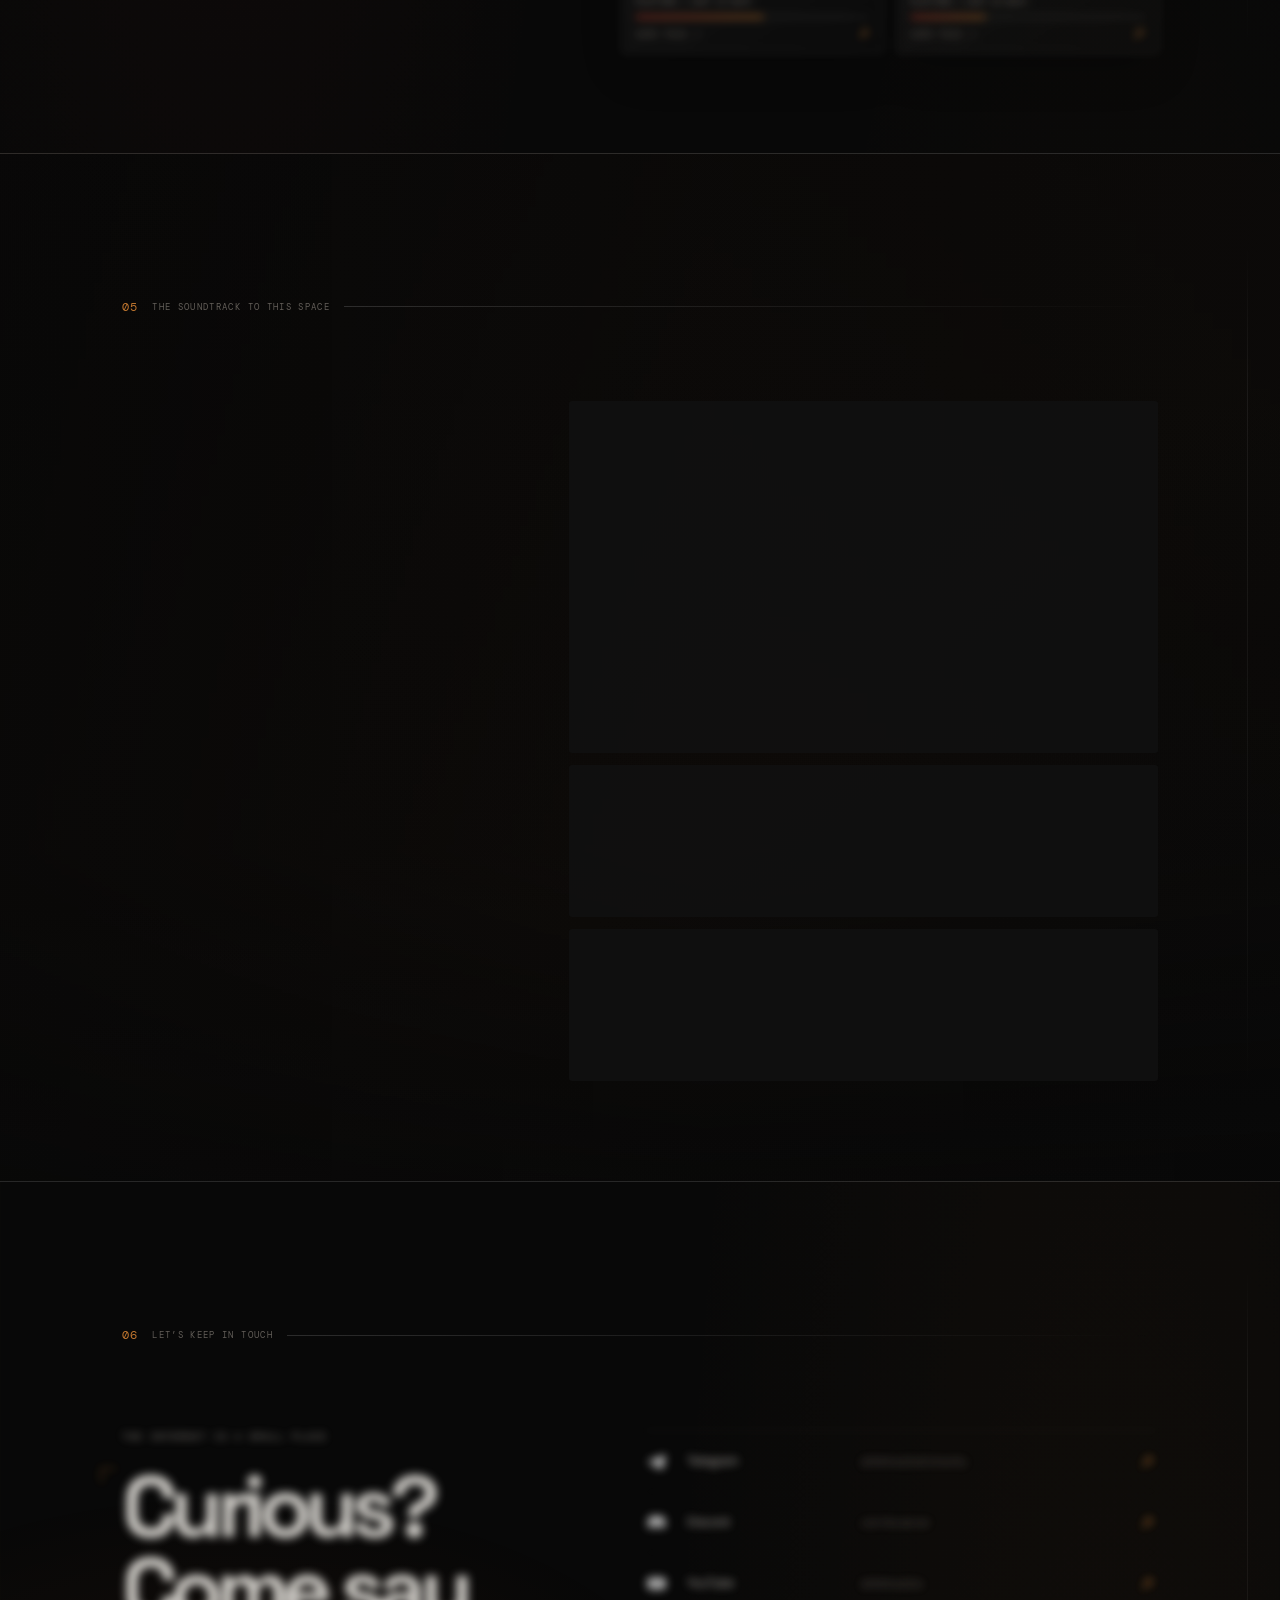
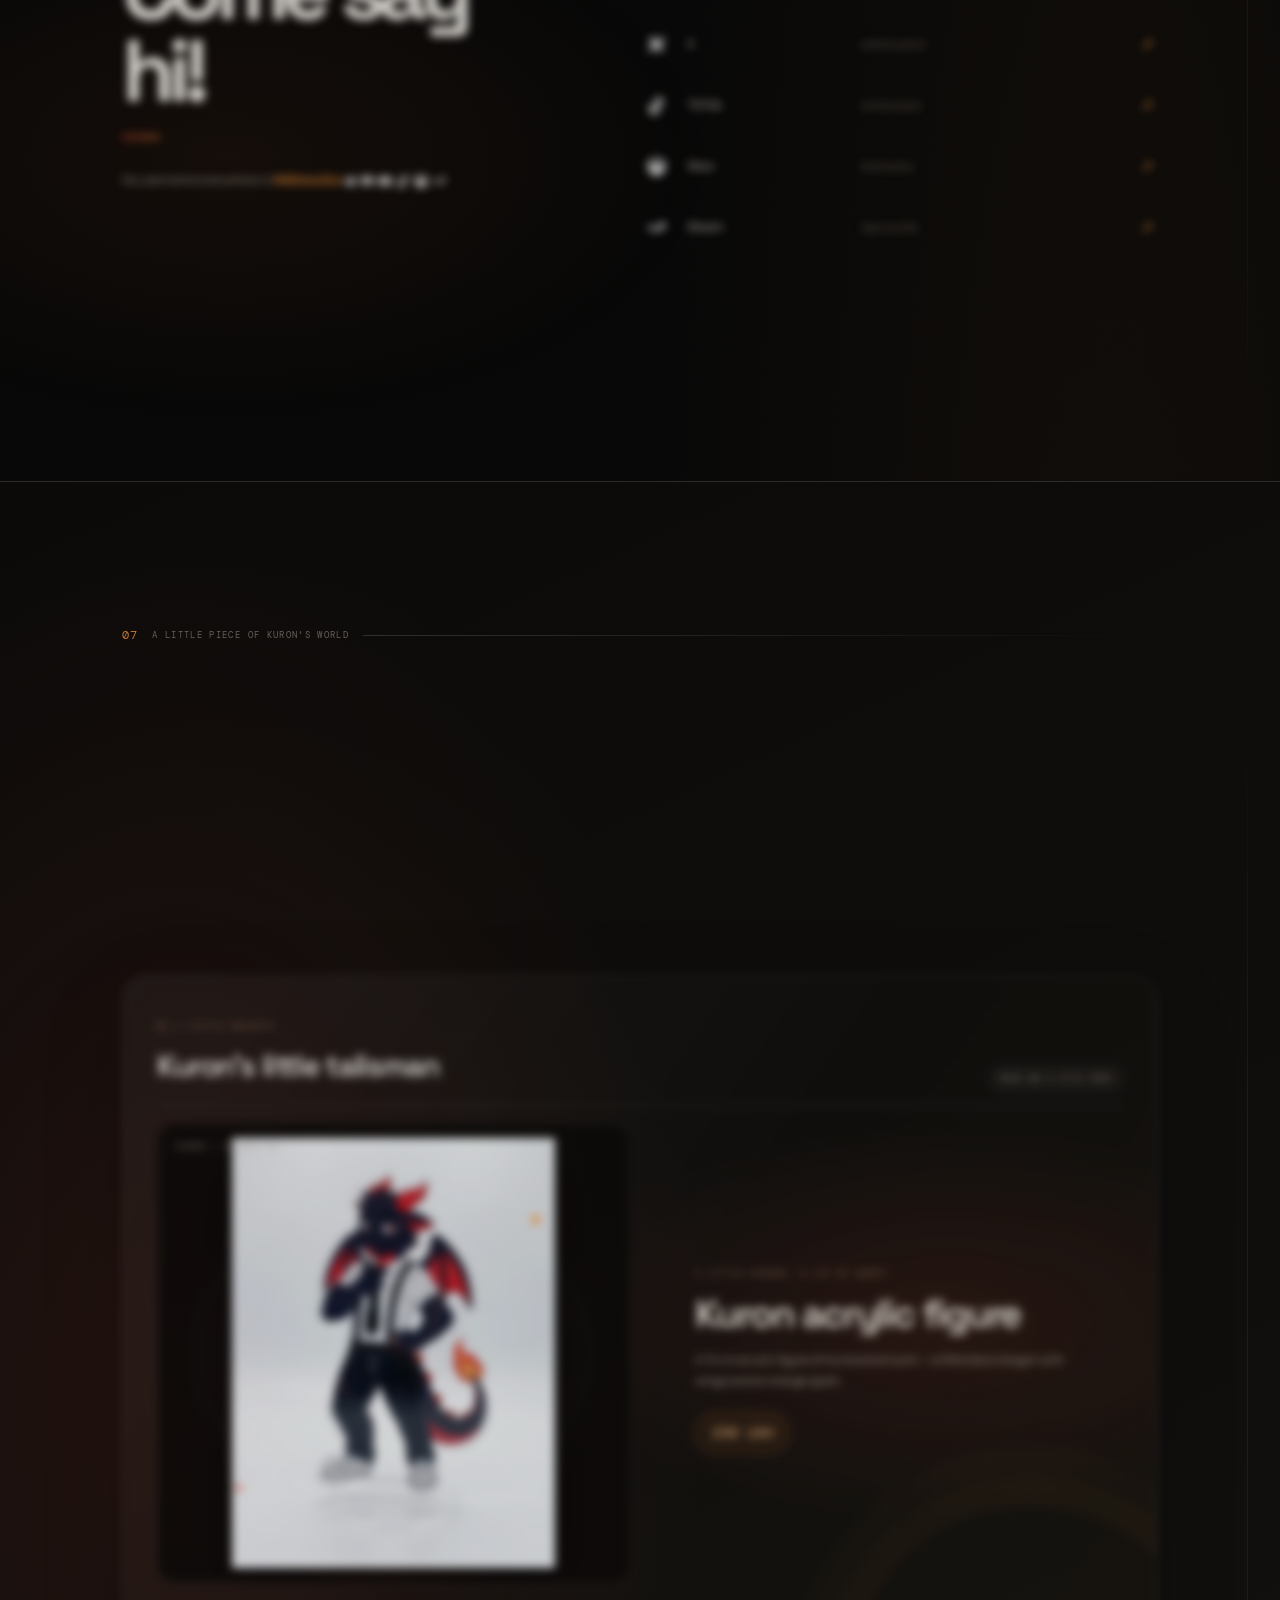
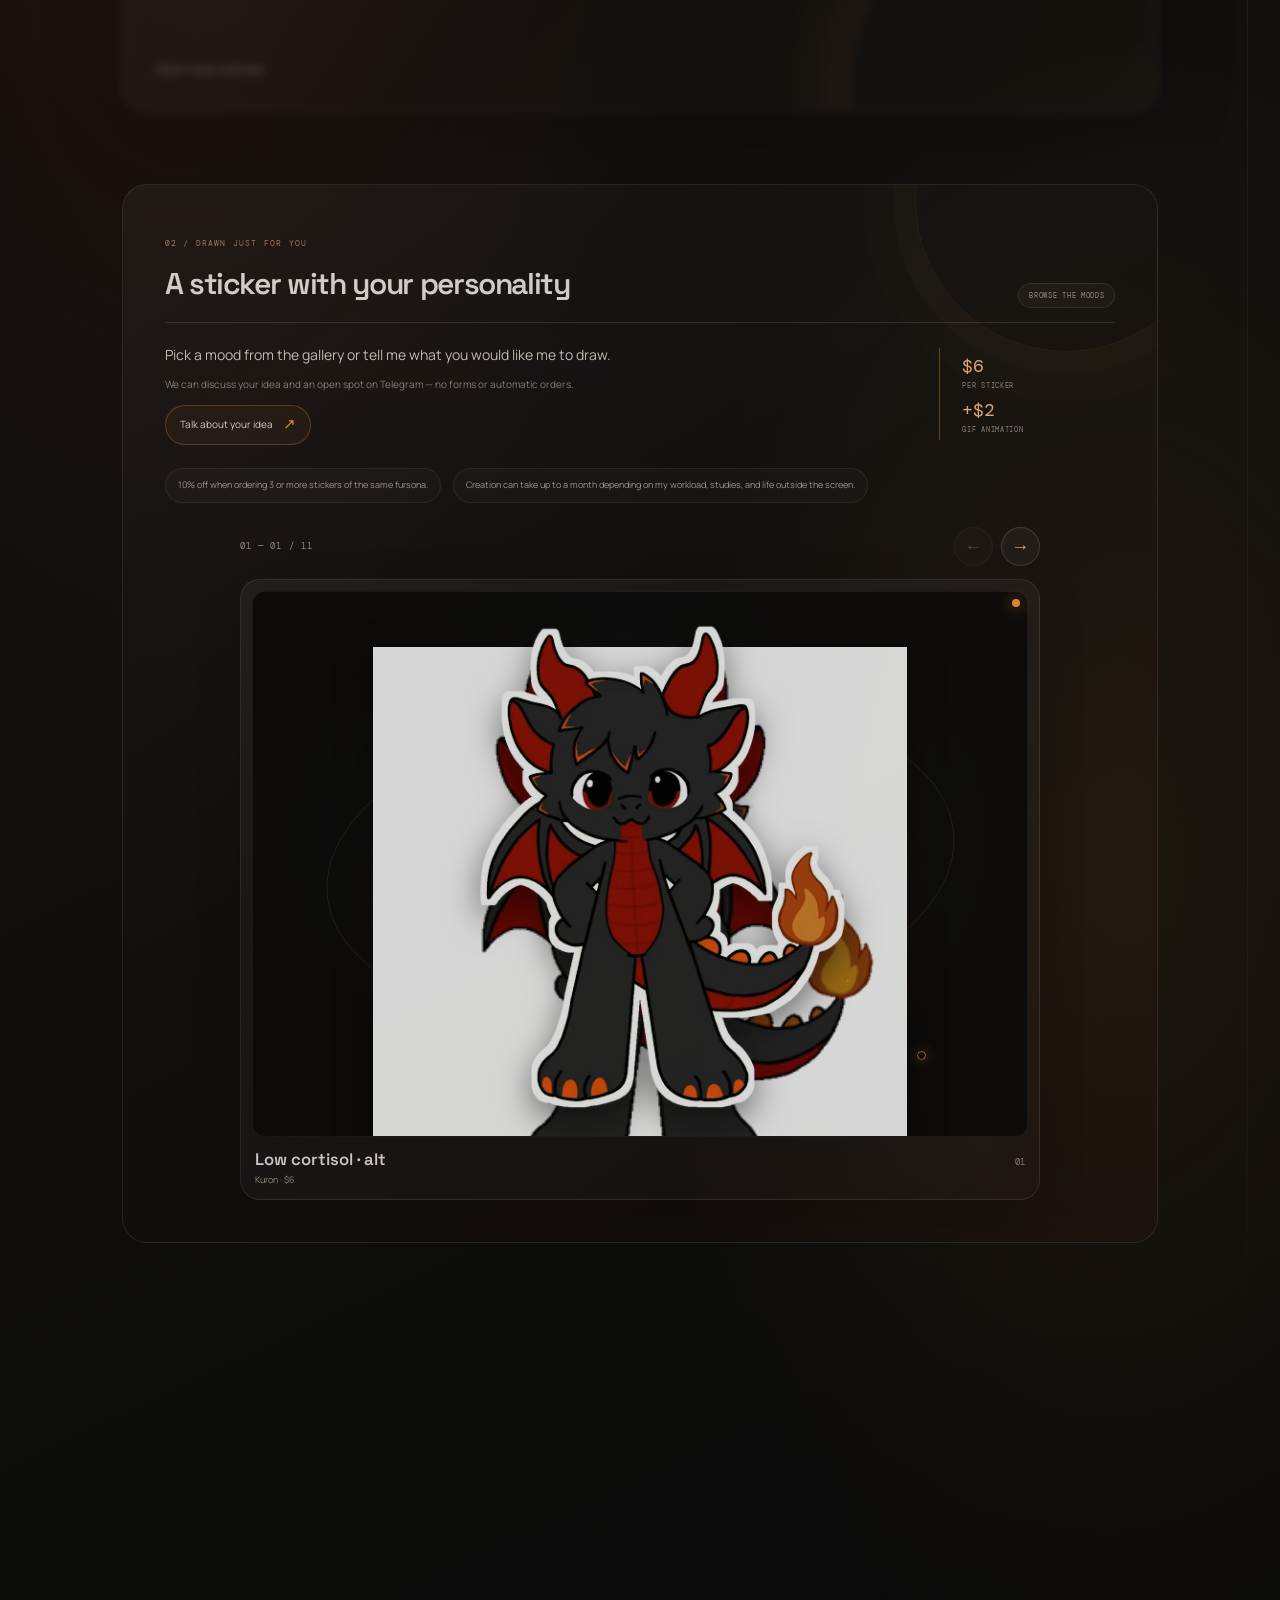
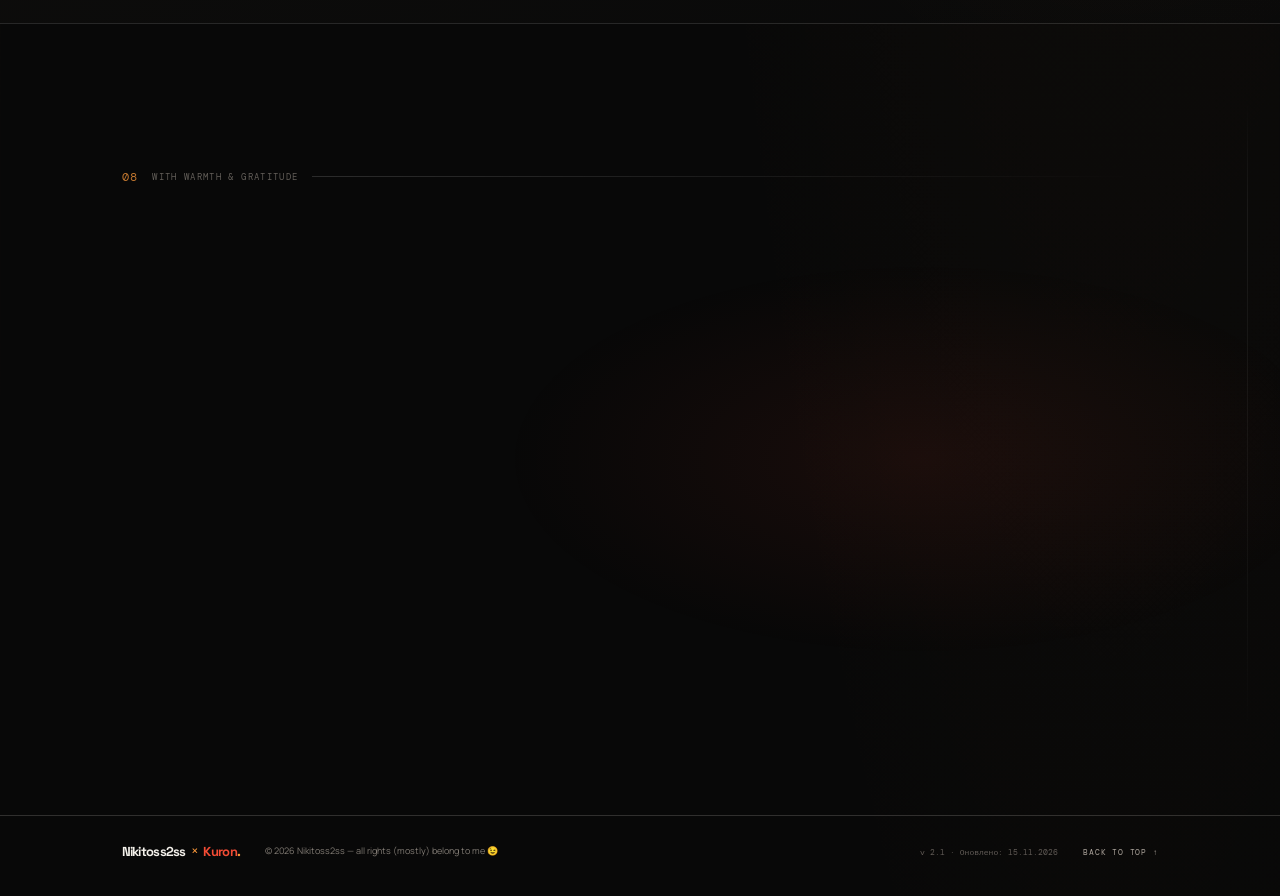
==== commit ef4a855f: "Add files via upload" ====
--- a/index.html
+++ b/index.html
@@ -30,8 +30,8 @@
   <link rel="preconnect" href="https://fonts.googleapis.com" />
   <link rel="preconnect" href="https://fonts.gstatic.com" crossorigin />
   <link href="https://fonts.googleapis.com/css2?family=DM+Mono:wght@400;500&family=Manrope:wght@400;500;600;700;800&family=Onest:wght@400;500;600;700;800&family=Space+Grotesk:wght@400;500;600;700&display=swap" rel="stylesheet" />
-  <link rel="stylesheet" href="styles.css?v=5.4" />
-  <script src="script.js?v=5.4" defer></script>
+  <link rel="stylesheet" href="styles.css?v=5.13" />
+  <script src="script.js?v=5.13" defer></script>
   <link rel="icon" href="Icons/Card.png" />
 </head>
 <body class="is-loading">
@@ -59,6 +59,7 @@
       <a href="#favgame">Гра</a>
       <a href="#music">Музика</a>
       <a href="#socials">Контакти</a>
+      <a href="#shop">Крамничка</a>
     </nav>
     <div class="topbar-actions">
       <button class="language-toggle" type="button" aria-label="Switch language to English" title="Switch language to English"><span class="language-toggle-orbit" aria-hidden="true"></span><span class="language-toggle-label">EN</span></button>
@@ -222,12 +223,40 @@
     <section id="shop" class="scene shop-scene" aria-labelledby="shop-title">
       <div class="scene-heading"><span class="scene-number">07</span><span class="scene-kicker">МАЛЕНЬКИЙ ФРАГМЕНТ СВІТУ KURON</span><span class="scene-rule"></span></div>
       <div class="shop-layout">
-        <div class="shop-copy reveal"><p class="eyebrow">MERCH / IN PROGRESS</p><h2 id="shop-title">Крамничка</h2><p class="shop-preview-intro">Особливі речі з Kuron вже тут.</p><p class="shop-order-note">Для замовлення зв'яжіться зі мною.</p></div>
-        <article class="shop-feature reveal">
-          <div class="shop-product-art"><span class="product-index">KURON OBJECT / 001</span><img src="Images/s1.png" alt="Акрилова фігурка Kuron" loading="lazy" decoding="async"><span class="product-spark product-spark-one">✦</span><span class="product-spark product-spark-two">✦</span></div>
-          <div class="shop-feature-caption"><div><h3>Акрилова фігурка Kuron</h3><p>Акрилова фігурка заввишки 15 см із моєю фурсоною Kuron — маленький чорний дракончик, який додасть столу трохи характеру, крил і помаранчевого вогника.</p></div><span class="shop-item-price">250 грн</span></div>
-        </article>
-        <div class="shop-upcoming reveal"><div class="upcoming-item"><span>02</span><div><h3>Щось у процесі</h3><p>Поки що тут живе лише передчуття.</p></div><b>+</b></div><div class="upcoming-item"><span>03</span><div><h3>Сюрприз попереду</h3><p>Ця історія ще тільки починається.</p></div><b>+</b></div></div>
+        <div class="shop-intro reveal">
+          <div class="shop-copy"><p class="eyebrow">ЗАТИШНИЙ КУТОЧОК СВІТУ KURON</p><h2 id="shop-title">Крамничка <span>🛍️</span></h2><p>Обери те, що припало до душі: маленький талісман або стікер із твоїм настроєм.</p></div>
+        </div>
+
+        <section class="shop-merch reveal" aria-labelledby="shop-merch-title">
+          <div class="shop-section-heading"><div><span class="shop-kicker">01 / LITTLE OBJECTS</span><h3 id="shop-merch-title">Талісман Kuron</h3></div><span class="shop-group-count">З КРИЛАМИ Й ІСКРОЮ</span></div>
+          <article class="shop-figure">
+            <div class="shop-figure-art"><span class="product-index">KURON / OBJECT 01</span><img id="shop-figure-image" src="Images/s1.png" alt="Акрилова фігурка Kuron" loading="lazy" decoding="async"><span class="product-spark product-spark-one">✦</span><span class="product-spark product-spark-two">✦</span><span class="product-orbit product-orbit-one"></span><span class="product-orbit product-orbit-two"></span></div>
+            <div class="shop-feature-caption"><div><span class="shop-kicker">МАЛЕНЬКИЙ ДРАКОН, ВЕЛИКА ПІДТРИМКА</span><h4 id="shop-figure-name">Акрилова фігурка Kuron</h4><p id="shop-figure-description">Акрилова фігурка заввишки 15 см із моєю фурсоною Kuron.</p></div><span class="shop-item-price" id="shop-figure-price"></span></div>
+            <p class="shop-stock" id="shop-figure-stock"></p>
+          </article>
+        </section>
+
+        <section class="shop-sticker-orders" aria-labelledby="shop-stickers-title">
+          <div class="shop-section-heading"><div><span class="shop-kicker">02 / DRAWN JUST FOR YOU</span><h3 id="shop-stickers-title">Стікер із твоїм характером</h3></div><span class="shop-group-count">ГОРТАЙ НАСТРОЇ</span></div>
+          <div class="sticker-order-intro">
+            <div><p>Обери настрій із прикладів або розкажи, що хочеш намалювати.</p><p class="shop-order-note">Ідею та вільний слот обговоримо в Telegram — без форми й автоматичних замовлень.</p><a class="shop-contact-link" href="https://t.me/Nikitoss2ssComunity" target="_blank" rel="noopener">Обговорити ідею <span aria-hidden="true">↗</span></a></div>
+            <div class="sticker-pricing">
+              <div><strong id="shop-sticker-price">$6</strong><span>ЗА ОДИН СТІКЕР</span></div>
+              <div><strong id="shop-gif-price">+$2</strong><span>АНІМАЦІЯ GIF</span></div>
+            </div>
+          </div>
+          <div class="shop-benefits"><p id="shop-discount">Від 3 стікерів однієї фурсони — знижка 10%.</p><p>Створення може тривати до місяця — я поєдную замовлення з навчанням та іншими справами.</p></div>
+          <div class="shop-carousel">
+            <div class="shop-carousel-controls"><span id="shop-sticker-counter" aria-live="polite">01 — 12</span><div><button class="shop-carousel-button" type="button" data-carousel-direction="-1" aria-label="Попередній приклад" disabled>←</button><button class="shop-carousel-button" type="button" data-carousel-direction="1" aria-label="Наступний приклад" disabled>→</button></div></div>
+            <div class="shop-sticker-track" id="shop-sticker-track" role="list" aria-label="Приклади стікерів"></div>
+          </div>
+        </section>
+
+        <section class="shop-availability reveal" aria-labelledby="shop-slots-title">
+          <div class="shop-availability-copy"><span class="shop-kicker">03 / THE OPEN WINDOWS</span><h3 id="shop-slots-title">Віконця для замовлень</h3><p id="shop-slots-summary" aria-live="polite">Перевіряю, коли зможу взяти нову ідею…</p></div>
+          <div class="shop-slots" id="shop-slots" aria-label="Чотири слоти для замовлень"></div>
+        </section>
+        <p class="shop-data-status" id="shop-data-status" role="status" aria-live="polite"></p>
       </div>
     </section>
 
--- a/styles.css
+++ b/styles.css
@@ -313,29 +313,101 @@
 .social-list b { color: var(--orange); font-size: 16px; font-weight: 400; transition: transform .2s ease; }
 .social-list > a:hover b { transform: translate(3px,-3px); }
 
-.shop-scene { background: linear-gradient(155deg, #0b0a09 0%, #11100e 55%, #090909 100%); }
-.shop-layout { display: grid; grid-template-columns: .7fr 1.2fr .8fr; gap: clamp(25px,4vw,64px); align-items: center; }
-.shop-copy h2 { margin-bottom: 22px; }
-.shop-copy > p:not(.eyebrow) { font-size: 12px; }
-.shop-order-note { margin-top: 40px; color: #706a63 !important; font-size: 10px !important; }
-.shop-feature { min-width: 0; }
-.shop-product-art { position: relative; display: grid; place-items: center; min-height: 490px; overflow: hidden; background: radial-gradient(ellipse at 50% 55%, rgba(245,92,49,.16), transparent 54%), #0c0b0a; }
-.shop-product-art::before { content: ""; position: absolute; inset: 8%; border: 1px solid rgba(255,255,255,.11); transform: rotate(45deg) scale(.69); }
-.shop-product-art img { position: relative; z-index: 1; width: 90%; height: 430px; object-fit: contain; filter: drop-shadow(0 30px 35px rgba(0,0,0,.5)); transition: transform .55s ease; }
-.shop-feature:hover .shop-product-art img { transform: scale(1.04) rotate(-1deg); }
-.product-index { position: absolute; z-index: 2; top: 16px; left: 18px; color: #9c9389; font: 8px var(--mono); letter-spacing: .12em; }
+.shop-scene { background: radial-gradient(ellipse at 14% 33%,rgba(243,76,53,.09),transparent 34%),radial-gradient(ellipse at 88% 73%,rgba(255,156,61,.07),transparent 30%),linear-gradient(155deg,#0b0a09,#11100e 55%,#090909); }
+.shop-layout { display: grid; gap: clamp(38px,6vw,72px); }
+.shop-intro { max-width: 780px; }
+.shop-copy h2 { margin-bottom: 18px; }
+.shop-copy > p:not(.eyebrow) { max-width: 620px; margin: 0; font-size: 14px; }
+.shop-section-heading { display: flex; justify-content: space-between; align-items: end; gap: 15px; margin-bottom: 20px; padding-bottom: 14px; border-bottom: 1px solid rgba(245,241,235,.14); }
+.shop-section-heading h3 { margin-top: 5px; font-size: clamp(20px,2.5vw,30px); letter-spacing: -.045em; }
+.shop-kicker { color: #b78a6d; font: 8px var(--mono); letter-spacing: .15em; }
+.shop-group-count { padding: 7px 10px; border: 1px solid rgba(255,255,255,.11); border-radius: 999px; background: rgba(255,255,255,.035); color: #b1a59a; font: 7px var(--mono); letter-spacing: .1em; white-space: nowrap; }
+.shop-merch { position: relative; display: grid; gap: 17px; align-items: start; overflow: hidden; padding: clamp(17px,3vw,34px); border: 1px solid rgba(255,255,255,.12); border-radius: 25px; background: radial-gradient(ellipse at 78% 47%,rgba(243,76,53,.11),transparent 36%),linear-gradient(125deg,rgba(255,255,255,.055),rgba(255,255,255,.012) 52%,rgba(255,156,61,.035)); box-shadow: 0 25px 90px rgba(0,0,0,.21); }
+.shop-merch::after { position: absolute; right: -55px; bottom: -155px; width: 360px; aspect-ratio: 1; border: 1px solid rgba(255,156,61,.11); border-radius: 50%; box-shadow: 0 0 0 28px rgba(255,156,61,.018),0 0 0 58px rgba(255,156,61,.014); content: ""; pointer-events: none; }
+.shop-merch .shop-section-heading { position: relative; z-index: 1; margin-bottom: 0; }
+.shop-figure { position: relative; z-index: 1; display: grid; grid-template-columns: minmax(260px,1.05fr) minmax(0,.95fr); align-items: center; gap: clamp(24px,5vw,70px); }
+.shop-figure-art { position: relative; display: grid; min-height: clamp(310px,38vw,460px); place-items: center; overflow: hidden; border: 1px solid rgba(255,255,255,.1); border-radius: 18px; background: radial-gradient(ellipse at 50% 62%,rgba(245,92,49,.23),transparent 52%),radial-gradient(ellipse at 50% 50%,rgba(255,255,255,.055),transparent 65%),#0d0b0a; }
+.shop-figure-art::before { position: absolute; inset: 8%; border: 1px solid rgba(255,255,255,.1); border-radius: 50%; content: ""; transform: scaleY(.78); }
+.shop-figure-art img { position: relative; z-index: 1; width: 90%; height: clamp(290px,35vw,430px); object-fit: contain; filter: drop-shadow(0 24px 30px rgba(0,0,0,.5)); transition: transform .55s cubic-bezier(.2,1.3,.35,1),filter .55s ease; }
+.shop-figure:hover .shop-figure-art img { transform: scale(1.045) rotate(-1.5deg); filter: drop-shadow(0 30px 36px rgba(0,0,0,.57)); }
+.product-index { position: absolute; z-index: 2; top: 17px; left: 18px; color: #b2a69a; font: 8px var(--mono); letter-spacing: .14em; }
 .product-spark { position: absolute; z-index: 2; color: var(--orange); animation: spark-float 4s ease-in-out infinite; }
 .product-spark-one { top: 17%; right: 18%; font-size: 21px; }.product-spark-two { bottom: 18%; left: 16%; color: var(--red); font-size: 14px; animation-delay: -2s; }
-.shop-feature-caption { display: flex; align-items: start; justify-content: space-between; gap: 20px; padding: 16px 0; border-bottom: 1px solid var(--line); }
-.shop-feature-caption h3 { font-size: 13px; }
-.shop-feature-caption p { max-width: 390px; margin: 7px 0 0; font-size: 10px; line-height: 1.7; }
-.shop-item-price { flex: 0 0 auto; color: var(--orange) !important; font: 11px var(--mono); }
-.shop-upcoming { align-self: stretch; display: flex; flex-direction: column; justify-content: center; }
-.upcoming-item { display: grid; grid-template-columns: 28px 1fr 14px; align-items: start; gap: 11px; padding: 22px 0; border-top: 1px solid var(--line); }
-.upcoming-item > span { color: #817a73; font: 9px var(--mono); }
-.upcoming-item h3 { font-size: 12px; }
-.upcoming-item p { margin: 6px 0 0; font-size: 10px; }
-.upcoming-item b { color: #a17b5b; font: 17px var(--mono); font-weight: 400; }
+.product-orbit { position: absolute; width: 64%; aspect-ratio: 1; border: 1px solid rgba(255,156,61,.13); border-radius: 50%; transform: scaleY(.78) rotate(-22deg); }
+.product-orbit-one { animation: product-orbit 22s linear infinite; }
+.product-orbit-two { width: 78%; border-color: rgba(243,76,53,.09); transform: scaleY(.78) rotate(34deg); animation: product-orbit 29s linear infinite reverse; }
+.shop-feature-caption { padding: 5px 0 0; }
+.shop-feature-caption h4 { margin: 10px 0 0; color: #f8f2e9; font: 600 clamp(25px,3vw,39px) var(--display); letter-spacing: -.055em; line-height: 1.08; }
+.shop-feature-caption p { max-width: 390px; margin: 14px 0 0; color: #b7ada2; font-size: 12px; line-height: 1.8; }
+.shop-item-price { display: inline-flex; align-items: center; min-height: 42px; margin-top: 20px; padding: 0 15px; border: 1px solid rgba(255,156,61,.35); border-radius: 999px; background: rgba(255,156,61,.07); color: #ffc184 !important; font: 15px var(--mono); }
+.shop-stock { margin: 14px 0 0; color: #9c9084 !important; font-size: 10px; }
+.shop-sticker-orders, .shop-carousel { min-width: 0; }
+.shop-sticker-orders { position: relative; overflow: hidden; padding: clamp(19px,4vw,42px); border: 1px solid rgba(255,255,255,.1); border-radius: 25px; background: linear-gradient(145deg,rgba(255,255,255,.045),rgba(255,255,255,.012) 47%,rgba(243,76,53,.045)); }
+.shop-sticker-orders::before { position: absolute; top: -135px; right: -60px; width: 300px; aspect-ratio: 1; border: 1px solid rgba(255,156,61,.09); border-radius: 50%; box-shadow: 0 0 0 22px rgba(255,156,61,.015),0 0 0 52px rgba(255,156,61,.012); content: ""; pointer-events: none; }
+.shop-sticker-orders > * { position: relative; }
+.sticker-order-intro { display: grid; grid-template-columns: minmax(0,1fr) auto; gap: 25px 48px; align-items: center; }
+.sticker-order-intro > div:first-child > p:first-child { max-width: 620px; margin: 0; color: #e2d9cf; font-size: 14px; }
+.sticker-order-intro .shop-order-note { margin: 10px 0 12px; color: #9c9288; font-size: 10px; }
+.shop-contact-link { display: inline-flex; align-items: center; gap: 10px; min-height: 40px; padding: 0 14px; border: 1px solid rgba(255,156,61,.3); border-radius: 999px; background: rgba(255,156,61,.055); color: #f4e9dc; font-size: 10px; transition: border-color .25s ease,background .25s ease,transform .25s ease; }
+.shop-contact-link span { color: var(--orange); font-size: 15px; transition: transform .25s ease; }
+.shop-contact-link:hover { transform: translateY(-2px); border-color: rgba(255,156,61,.68); background: rgba(255,156,61,.1); }
+.shop-contact-link:hover span { transform: translate(3px,-3px); }
+.sticker-pricing { display: grid; gap: 8px; min-width: 176px; padding: 6px 0 6px 22px; border-left: 1px solid rgba(255,156,61,.4); }
+.sticker-pricing > div { display: grid; gap: 3px; }
+.sticker-pricing strong { color: #ffc184; font: 18px var(--mono); }
+.sticker-pricing span { color: #9f968d; font: 7px var(--mono); letter-spacing: .1em; }
+.shop-benefits { display: flex; flex-wrap: wrap; gap: 8px 12px; margin: 23px 0 24px; }
+.shop-benefits p { margin: 0; padding: 9px 12px; border: 1px solid rgba(255,255,255,.08); border-radius: 999px; background: rgba(255,255,255,.025); color: #b9afa5; font-size: 9px; }
+.shop-carousel { position: relative; max-width: 800px; margin: 0 auto; }
+.shop-carousel-controls { display: flex; justify-content: space-between; align-items: center; margin-bottom: 13px; color: #aaa096; font: 9px var(--mono); letter-spacing: .12em; }
+.shop-carousel-controls > div { display: flex; gap: 8px; }
+.shop-carousel-button { display: grid; width: 39px; height: 39px; place-items: center; border: 1px solid rgba(255,255,255,.16); border-radius: 50%; background: rgba(255,255,255,.045); color: #ffc184; font-size: 18px; cursor: pointer; transition: border-color .25s ease,background .25s ease,transform .25s ease,opacity .25s ease; }
+.shop-carousel-button:hover:not(:disabled), .shop-carousel-button:focus-visible { transform: translateY(-2px); border-color: var(--orange); background: rgba(255,156,61,.12); outline: none; }
+.shop-carousel-button:active:not(:disabled) { transform: scale(.94); }
+.shop-carousel-button:disabled { opacity: .32; cursor: default; }
+.shop-sticker-track { display: grid; grid-template-columns: minmax(0,1fr); gap: clamp(12px,2vw,22px); min-width: 0; }
+.shop-sticker-card { position: relative; min-width: 0; overflow: hidden; padding: 11px; border: 1px solid rgba(255,255,255,.1); border-radius: 20px; background: linear-gradient(145deg,rgba(255,255,255,.055),rgba(255,255,255,.018)); box-shadow: 0 14px 45px rgba(0,0,0,.17); animation: sticker-card-arrive .55s cubic-bezier(.16,1,.3,1) both; transition: border-color .3s ease,transform .3s ease,background .3s ease; }
+.shop-sticker-card:nth-child(2) { animation-delay: 80ms; }
+.shop-sticker-card:hover { transform: translateY(-4px); border-color: rgba(255,156,61,.38); background: linear-gradient(145deg,rgba(255,156,61,.08),rgba(255,255,255,.025)); }
+.shop-sticker-card::after { position: absolute; z-index: 3; top: 19px; right: 19px; width: 8px; height: 8px; border-radius: 50%; background: var(--orange); box-shadow: 0 0 15px rgba(255,156,61,.8); content: ""; pointer-events: none; }
+.shop-sticker-preview { position: relative; display: grid; place-items: center; aspect-ratio: 1.42; overflow: hidden; border: 1px solid rgba(255,255,255,.07); border-radius: 13px; background: radial-gradient(ellipse at 50% 62%,rgba(243,76,53,.2),transparent 54%),radial-gradient(ellipse at 50% 45%,rgba(255,255,255,.05),transparent 66%),#0c0b0a; }
+.shop-sticker-preview::before { position: absolute; inset: 9%; border: 1px solid rgba(255,255,255,.09); border-radius: 50%; content: ""; transform: scaleY(.72) rotate(-12deg); }
+.shop-sticker-preview::after { position: absolute; right: 13%; bottom: 14%; width: 7px; height: 7px; border: 1px solid rgba(255,156,61,.8); border-radius: 50%; content: ""; box-shadow: 0 0 12px rgba(255,156,61,.42); }
+.shop-sticker-poster { position: relative; z-index: 1; width: 83%; height: 83%; object-fit: contain; filter: drop-shadow(0 12px 17px rgba(0,0,0,.5)); transition: opacity .25s ease,transform .5s cubic-bezier(.2,1.2,.35,1); }
+.shop-sticker-card:hover .shop-sticker-poster { transform: scale(1.045) rotate(-1deg); }
+.shop-sticker-preview video { position: absolute; z-index: 2; inset: 5%; width: 90%; height: 90%; background: transparent; object-fit: contain; opacity: 0; filter: drop-shadow(0 12px 17px rgba(0,0,0,.5)); transition: opacity .25s ease; }
+.shop-sticker-preview.is-playing .shop-sticker-poster { opacity: 0; }
+.shop-sticker-preview.is-playing video { opacity: 1; }
+.shop-sticker-meta { display: flex; justify-content: space-between; align-items: baseline; gap: 9px; padding: 12px 3px 0; }
+.shop-sticker-meta h4 { overflow: hidden; margin: 0; color: #f1e9e0; font: 600 clamp(13px,1.3vw,17px) var(--display); text-overflow: ellipsis; white-space: nowrap; }
+.shop-sticker-meta span { flex: 0 0 auto; color: #a5917e; font: 9px var(--mono); }
+.shop-sticker-price { margin: 3px 3px 0; color: #a99c8f !important; font-size: 9px; }
+.shop-availability { position: relative; display: grid; grid-template-columns: minmax(210px,.7fr) minmax(0,1.3fr); gap: 20px 34px; align-items: center; overflow: hidden; padding: clamp(22px,3.5vw,38px); border: 1px solid rgba(255,255,255,.12); border-radius: 25px; background: radial-gradient(ellipse at 85% 50%,rgba(255,156,61,.08),transparent 40%),linear-gradient(120deg,rgba(255,255,255,.045),rgba(255,255,255,.012)); }
+.shop-availability::before { position: absolute; top: -70px; left: -60px; width: 180px; aspect-ratio: 1; border: 1px solid rgba(243,76,53,.13); border-radius: 50%; box-shadow: 0 0 0 18px rgba(243,76,53,.025),0 0 0 42px rgba(243,76,53,.018); content: ""; pointer-events: none; }
+.shop-availability-copy, .shop-slots { position: relative; }
+.shop-availability-copy h3 { margin-top: 7px; font: 600 clamp(22px,2.4vw,30px) var(--display); letter-spacing: -.05em; }
+.shop-availability-copy p { max-width: 300px; margin: 8px 0 0; color: #a79d92; font-size: 10px; }
+.shop-slots { display: grid; grid-template-columns: repeat(4,minmax(0,1fr)); gap: 10px; }
+.shop-slot { position: relative; display: flex; min-height: 130px; flex-direction: column; align-items: center; justify-content: center; gap: 6px; overflow: hidden; padding: 11px 6px; border: 1px solid rgba(255,156,61,.17); border-radius: 17px; background: linear-gradient(155deg,rgba(255,255,255,.045),rgba(255,255,255,.012)); text-align: center; transition: border-color .3s ease,background .3s ease,transform .3s ease; }
+.shop-slot:hover { transform: translateY(-3px); }
+.shop-slot.is-available { border-color: rgba(135,224,177,.25); background: linear-gradient(155deg,rgba(99,205,149,.08),rgba(255,255,255,.012)); }
+.shop-slot.is-occupied { border-color: rgba(243,76,53,.28); background: linear-gradient(155deg,rgba(243,76,53,.09),rgba(255,255,255,.012)); }
+.shop-slot-number { color: #c5bdb4; font: 9px var(--mono); letter-spacing: .08em; }
+.shop-slot-state { color: #9ce2b7; font: 8px var(--mono); letter-spacing: .09em; }
+.shop-slot.is-occupied .shop-slot-state { color: #ff9a7c; }
+.shop-slot-lock { position: relative; display: block; width: 40px; height: 38px; }
+.shop-lock-shackle { position: absolute; top: 2px; left: 12px; width: 17px; height: 19px; transform-origin: 4px 16px; border: 3px solid #ff9a7c; border-bottom: 0; border-radius: 10px 10px 0 0; transition: transform .45s cubic-bezier(.2,1.3,.35,1),border-color .3s ease; }
+.shop-lock-body { position: absolute; top: 15px; left: 7px; width: 27px; height: 21px; border: 1px solid rgba(255,255,255,.22); border-radius: 6px 6px 9px 9px; background: linear-gradient(145deg,#ff9a7c,#ba4134); box-shadow: 0 5px 14px rgba(243,76,53,.2); }
+.shop-lock-body::after { position: absolute; top: 6px; left: 11px; width: 4px; height: 7px; border-radius: 4px; background: #61231e; content: ""; }
+.shop-slot.is-available .shop-lock-shackle { transform: rotate(-38deg) translate(-5px,-2px); border-color: #9ce2b7; animation: lock-shackle-open .6s cubic-bezier(.2,1.3,.35,1) both; }
+.shop-slot.is-occupied .shop-lock-shackle { animation: lock-shackle-close .5s cubic-bezier(.2,1.3,.35,1) both; }
+.shop-slot.is-available .shop-lock-body { background: linear-gradient(145deg,#a8ebc1,#398d67); box-shadow: 0 5px 14px rgba(70,190,126,.19); }
+.shop-slot.is-available .shop-lock-body::after { background: #1d5b3e; }
+.shop-slot.is-occupied .shop-slot-lock { animation: lock-close .5s cubic-bezier(.2,1.3,.35,1) both; }
+.shop-slot.is-available .shop-slot-lock { animation: lock-open .55s cubic-bezier(.2,1.3,.35,1) both; }
+.shop-data-status { display: none; color: #ff9879 !important; font-size: 10px; }
+.shop-data-status.has-error { display: block; }
+.shop-sticker-card.has-preview-error .shop-sticker-preview::after { right: 12px; bottom: 12px; width: auto; height: auto; padding: 7px 9px; border: 0; border-radius: 999px; background: rgba(8,8,8,.78); color: #ffbc9b; content: attr(data-preview-error); font: 7px var(--mono); box-shadow: none; }
 
 .thanks-scene { min-height: 88svh; background: radial-gradient(ellipse at 72% 55%, rgba(239,76,53,.08), transparent 32%); }
 .thanks-layout { display: grid; grid-template-columns: .85fr 1.15fr; gap: clamp(50px,10vw,150px); align-items: center; }
@@ -405,8 +477,7 @@
   .hero-art { right: 2vw; width: 51vw; }
   .character-visual { min-height: 330px; }
   .character-visual img { height: 310px; }
-  .shop-layout { grid-template-columns: .65fr 1.1fr; }
-  .shop-upcoming { grid-column: 2; display: grid; grid-template-columns: 1fr 1fr; gap: 22px; }
+  .shop-figure { grid-template-columns: minmax(170px,.7fr) minmax(0,1fr); gap: 22px; }
 }
 @media (max-width: 760px) {
   html { scroll-padding-top: 70px; }
@@ -474,12 +545,15 @@
   .socials-lead h2 { font-size: clamp(3.1rem, 12vw, 5rem); }
   .social-list > a { grid-template-columns: 28px 80px 1fr 15px; gap: 9px; font-size: 11px; }
   .social-handle { font-size: 9px; }
-  .shop-layout { grid-template-columns: 1fr; gap: 32px; }
+  .shop-layout { gap: 42px; }
+  .shop-merch { grid-template-columns: 1fr; gap: 22px; }
+  .shop-figure { grid-template-columns: minmax(190px,.75fr) minmax(0,1fr); }
+  .sticker-order-intro { grid-template-columns: 1fr auto; gap: 20px; }
   .shop-copy > p:not(.eyebrow) { max-width: 300px; }
-  .shop-order-note { margin-top: 20px; }
-  .shop-product-art { min-height: 390px; }
-  .shop-product-art img { height: 350px; }
-  .shop-upcoming { grid-column: auto; gap: 14px; }
+  .shop-figure-art { min-height: 250px; }
+  .shop-figure-art img { height: 240px; }
+  .shop-availability { grid-template-columns: 1fr; }
+  .shop-sticker-preview { aspect-ratio: 1.55; }
   .thanks-layout { gap: 54px; }
   .thanks-art { grid-row: 1; }
   .site-footer { grid-template-columns: auto 1fr; gap: 12px 17px; padding: 20px 24px 48px; }
@@ -498,8 +572,18 @@
   .character-center { margin-top: 0; }
   .character-visual { min-height: 330px; }
   .character-visual img { height: 315px; }
-  .shop-feature-caption { flex-direction: column; gap: 7px; }
-  .shop-upcoming { grid-template-columns: 1fr; }
+  .shop-merch { gap: 18px; }
+  .shop-figure { grid-template-columns: 1fr; gap: 14px; }
+  .shop-figure-art { min-height: 300px; }
+  .shop-figure-art img { height: 290px; }
+  .sticker-order-intro { grid-template-columns: 1fr; gap: 17px; }
+  .sticker-pricing { grid-template-columns: 1fr 1fr; }
+  .shop-benefits { display: grid; gap: 9px; }
+  .shop-sticker-preview { aspect-ratio: 1.35; }
+  .shop-carousel-button { width: 32px; height: 31px; }
+  .shop-group-count { font-size: 7px; }
+  .shop-slots { grid-template-columns: repeat(2,minmax(0,1fr)); gap: 8px; }
+  .shop-slot { min-height: 105px; }
   .scene { padding-right: 21px; padding-left: 21px; }
 }
 @media (prefers-reduced-motion: reduce) {
@@ -532,10 +616,16 @@
 .soundwave { position: relative; }
 .soundwave::after { content: ""; position: absolute; inset: -5px -12px; border: 1px solid rgba(255,156,61,.18); transform: skewX(-25deg); animation: sound-outline 3s ease-in-out infinite; }
 .steam-game:first-child .steam-game-rank { animation: rank-flash 2.8s ease-in-out infinite; }
-.shop-product-art::after { content: ""; position: absolute; inset: -40% auto -40% 0; width: 18%; transform: rotate(18deg) translateX(-160px); background: linear-gradient(90deg,transparent,rgba(255,255,255,.055),transparent); animation: product-sheen 7s ease-in-out infinite; }
+.shop-figure-art::after { content: ""; position: absolute; inset: -40% auto -40% 0; width: 18%; transform: rotate(18deg) translateX(-160px); background: linear-gradient(90deg,transparent,rgba(255,255,255,.055),transparent); animation: product-sheen 7s ease-in-out infinite; }
 .site-footer .footer-mark { transition: transform .3s ease; }
 .site-footer .footer-mark:hover { transform: translateY(-3px); }
 @keyframes hero-copy-in { from { opacity: 0; transform: translateY(30px); filter: blur(8px); } to { opacity: 1; transform: none; filter: blur(0); } }
+@keyframes sticker-card-arrive { from { opacity: 0; translate: 34px 0; scale: .97; } to { opacity: 1; translate: 0 0; scale: 1; } }
+@keyframes product-orbit { from { transform: scaleY(.78) rotate(-22deg); } to { transform: scaleY(.78) rotate(338deg); } }
+@keyframes lock-open { from { opacity: 0; transform: translateY(7px) scale(.82) rotate(-8deg); } to { opacity: 1; transform: translateY(0) scale(1) rotate(0); } }
+@keyframes lock-close { from { opacity: 0; transform: translateY(-5px) scale(1.12) rotate(7deg); } to { opacity: 1; transform: translateY(0) scale(1) rotate(0); } }
+@keyframes lock-shackle-open { from { transform: rotate(0) translate(0,0); } to { transform: rotate(-38deg) translate(-5px,-2px); } }
+@keyframes lock-shackle-close { from { transform: rotate(-38deg) translate(-5px,-2px); } to { transform: rotate(0) translate(0,0); } }
 @keyframes language-switch-in { 0% { opacity: .46; transform: translateY(7px) scale(.995); filter: blur(3px); } 62% { opacity: 1; transform: translateY(-1px) scale(1); filter: blur(0); } 100% { opacity: 1; transform: translateY(0) scale(1); filter: blur(0); } }
 @keyframes hero-meta-in { from { opacity: 0; letter-spacing: .3em; } to { opacity: 1; } }
 @keyframes hero-art-in { from { opacity: 0; filter: blur(16px); } to { opacity: 1; filter: blur(0); } }
@@ -561,7 +651,7 @@
 @media (prefers-reduced-motion: reduce) {
   .pointer-aura { display: none; }
   .hero-copy, .hero-art, .hero-meta, .hero-bottom { animation: none !important; }
-  .character-visual::after, .track-art i, .soundwave::after, .steam-game:first-child .steam-game-rank, .shop-product-art::after { animation: none !important; }
+  .character-visual::after, .track-art i, .soundwave::after, .steam-game:first-child .steam-game-rank, .shop-figure-art::after, .shop-sticker-card { animation: none !important; }
 }
 
 @keyframes orb-drift { 0% { transform: translate3d(-9vw,-3vh,0) scale(.84); } 50% { transform: translate3d(11vw,8vh,0) scale(1.1); } 100% { transform: translate3d(-4vw,14vh,0) scale(.93); } }
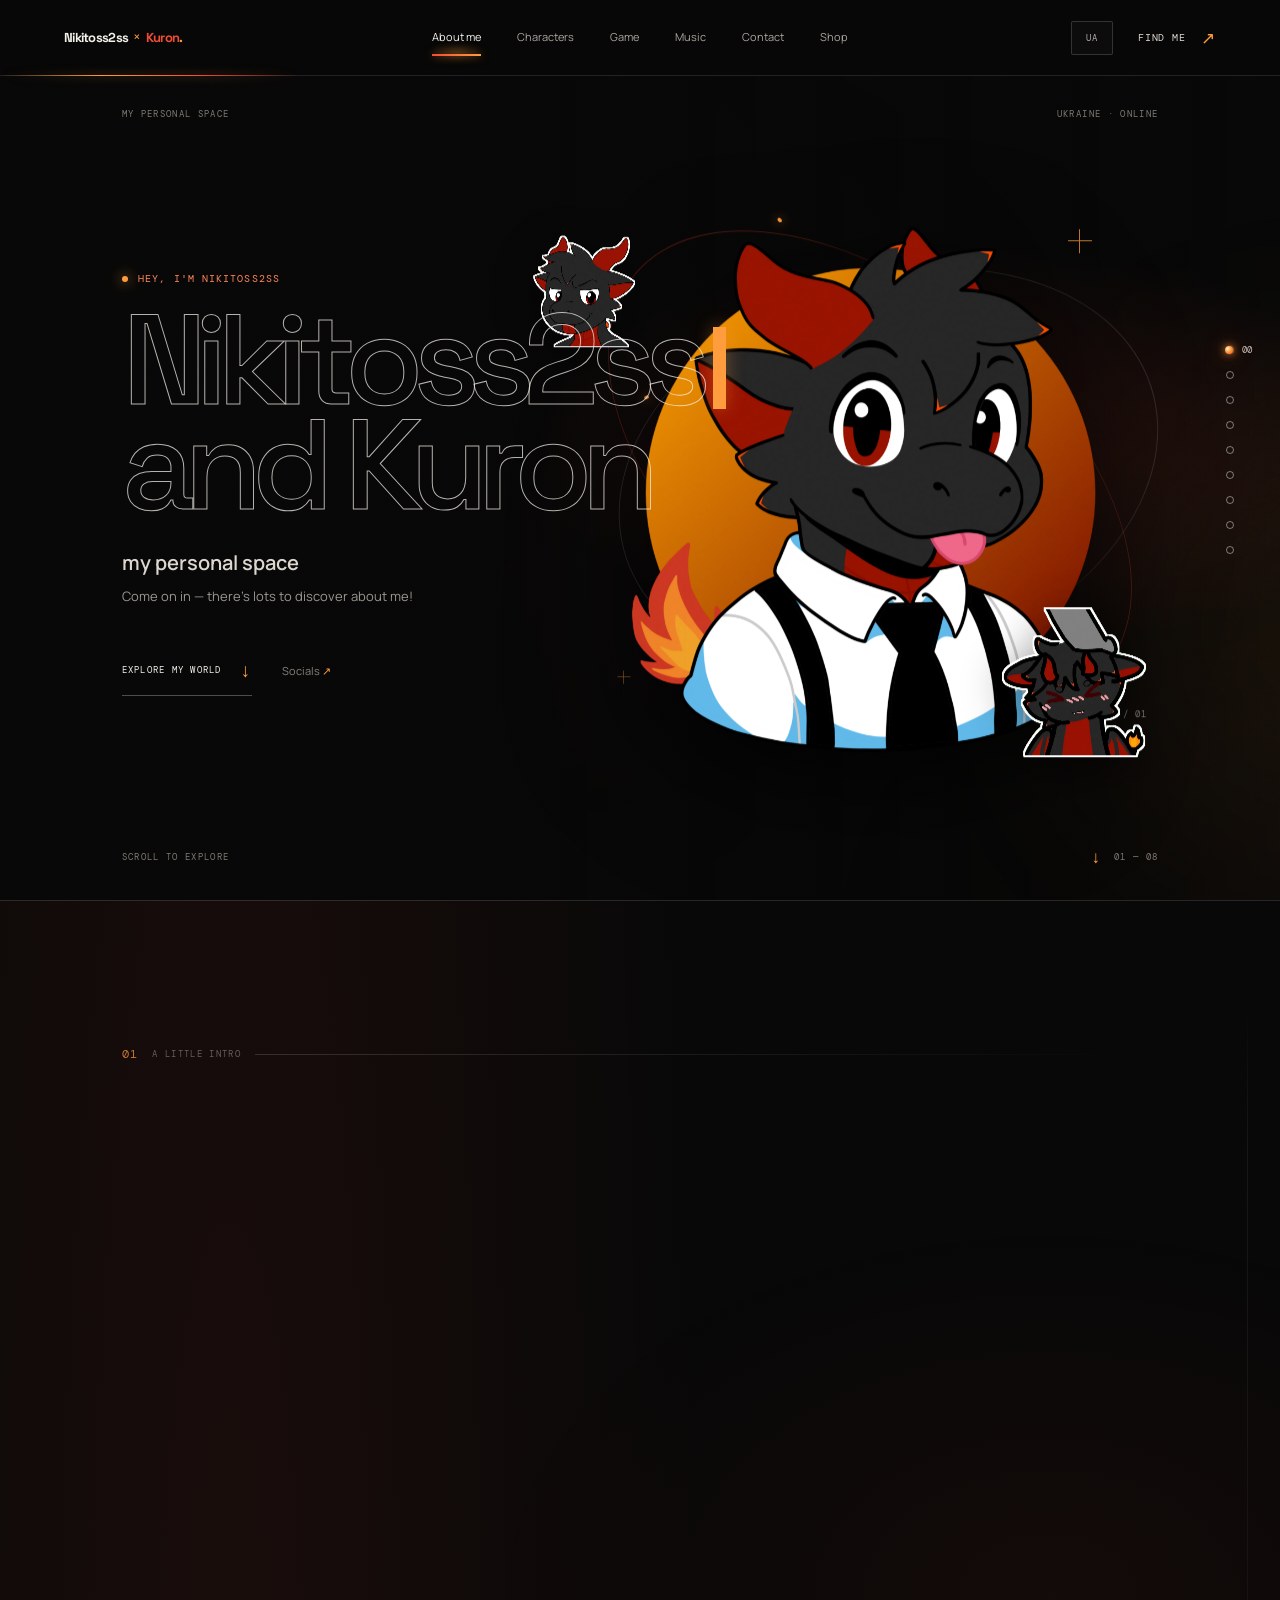
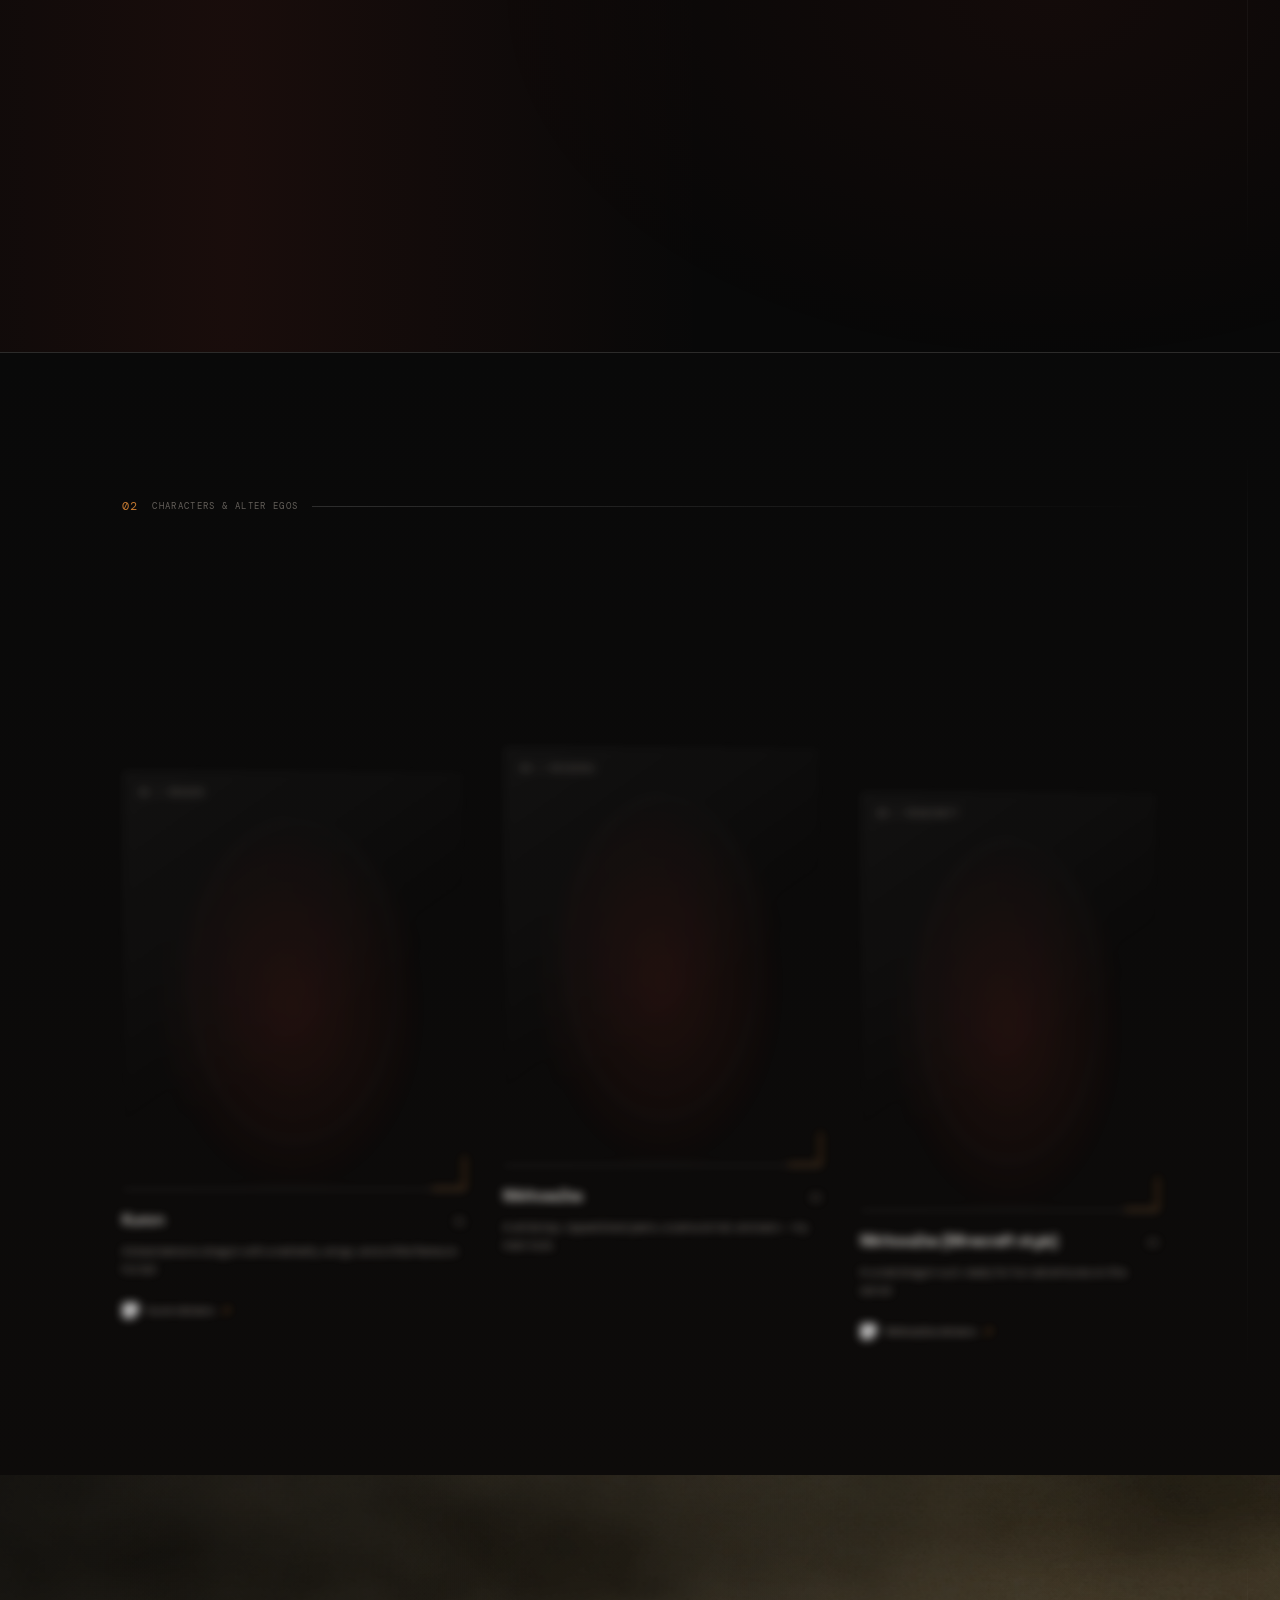
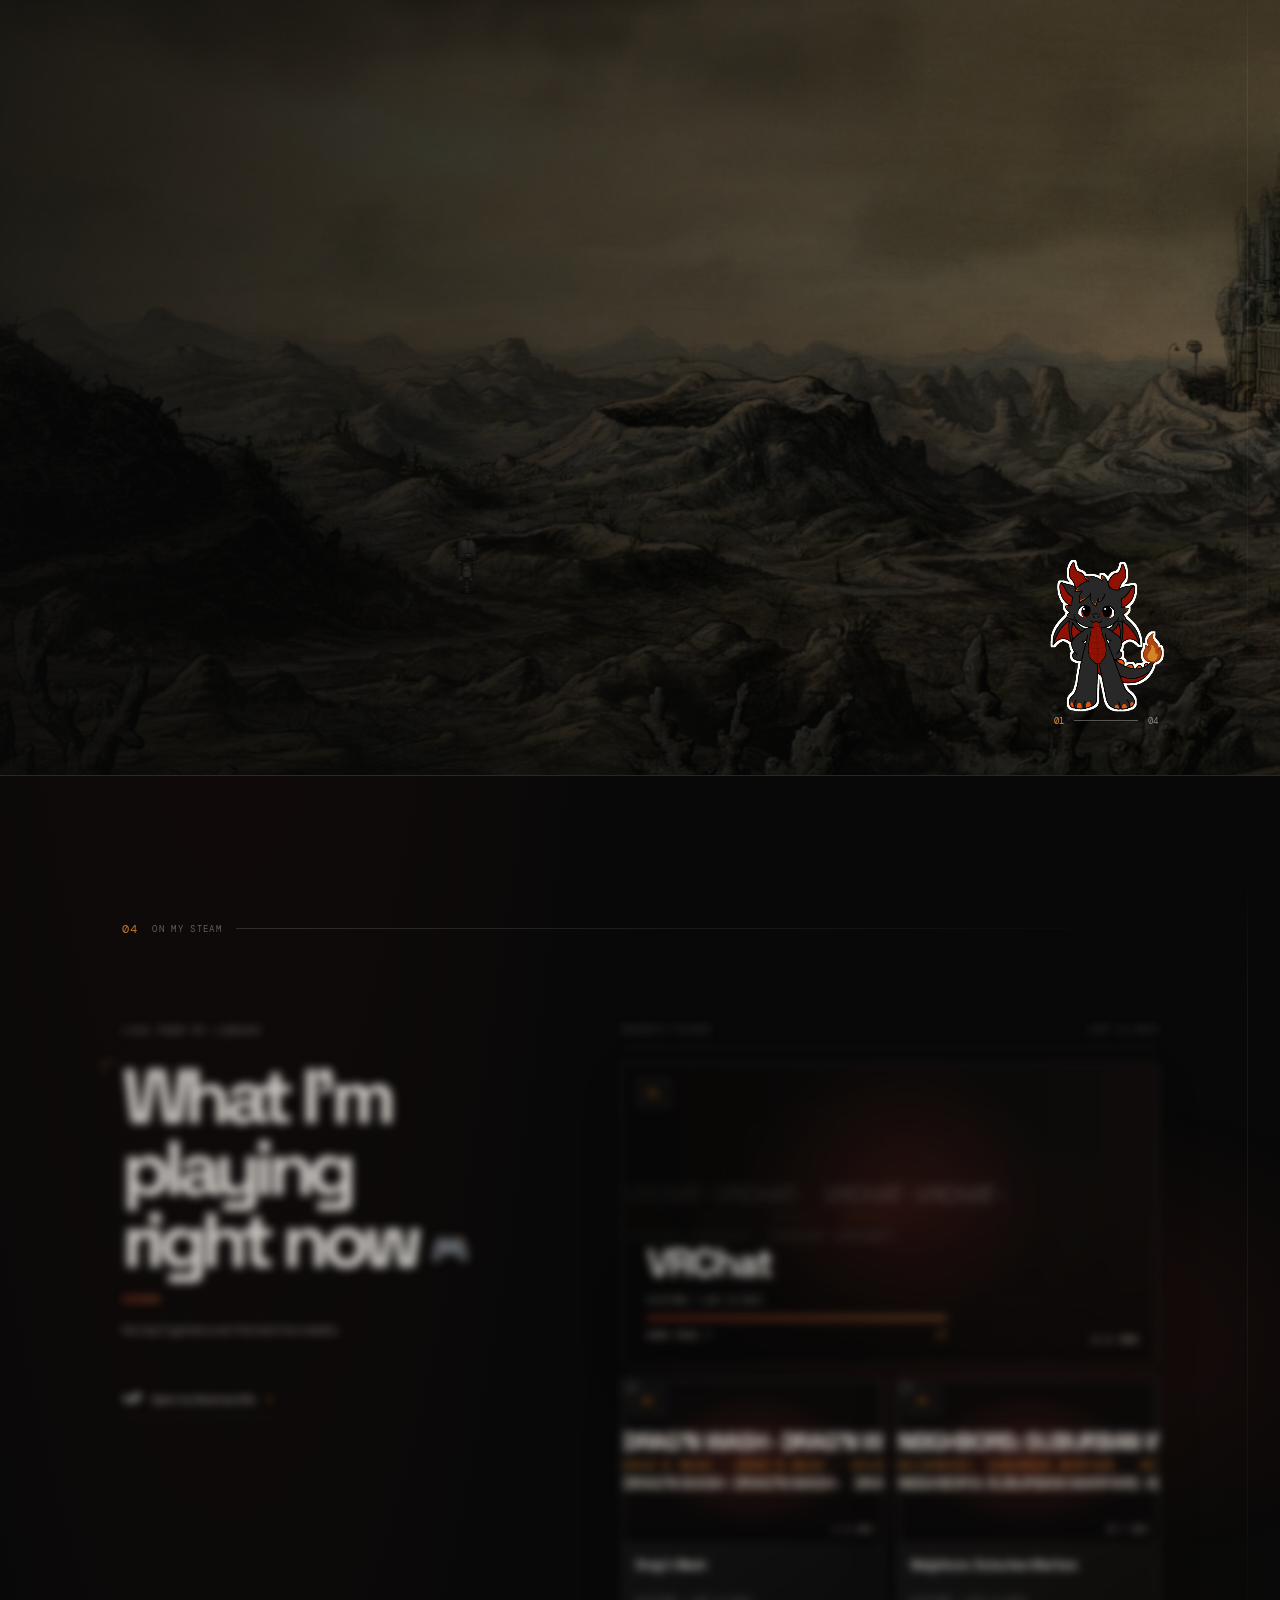
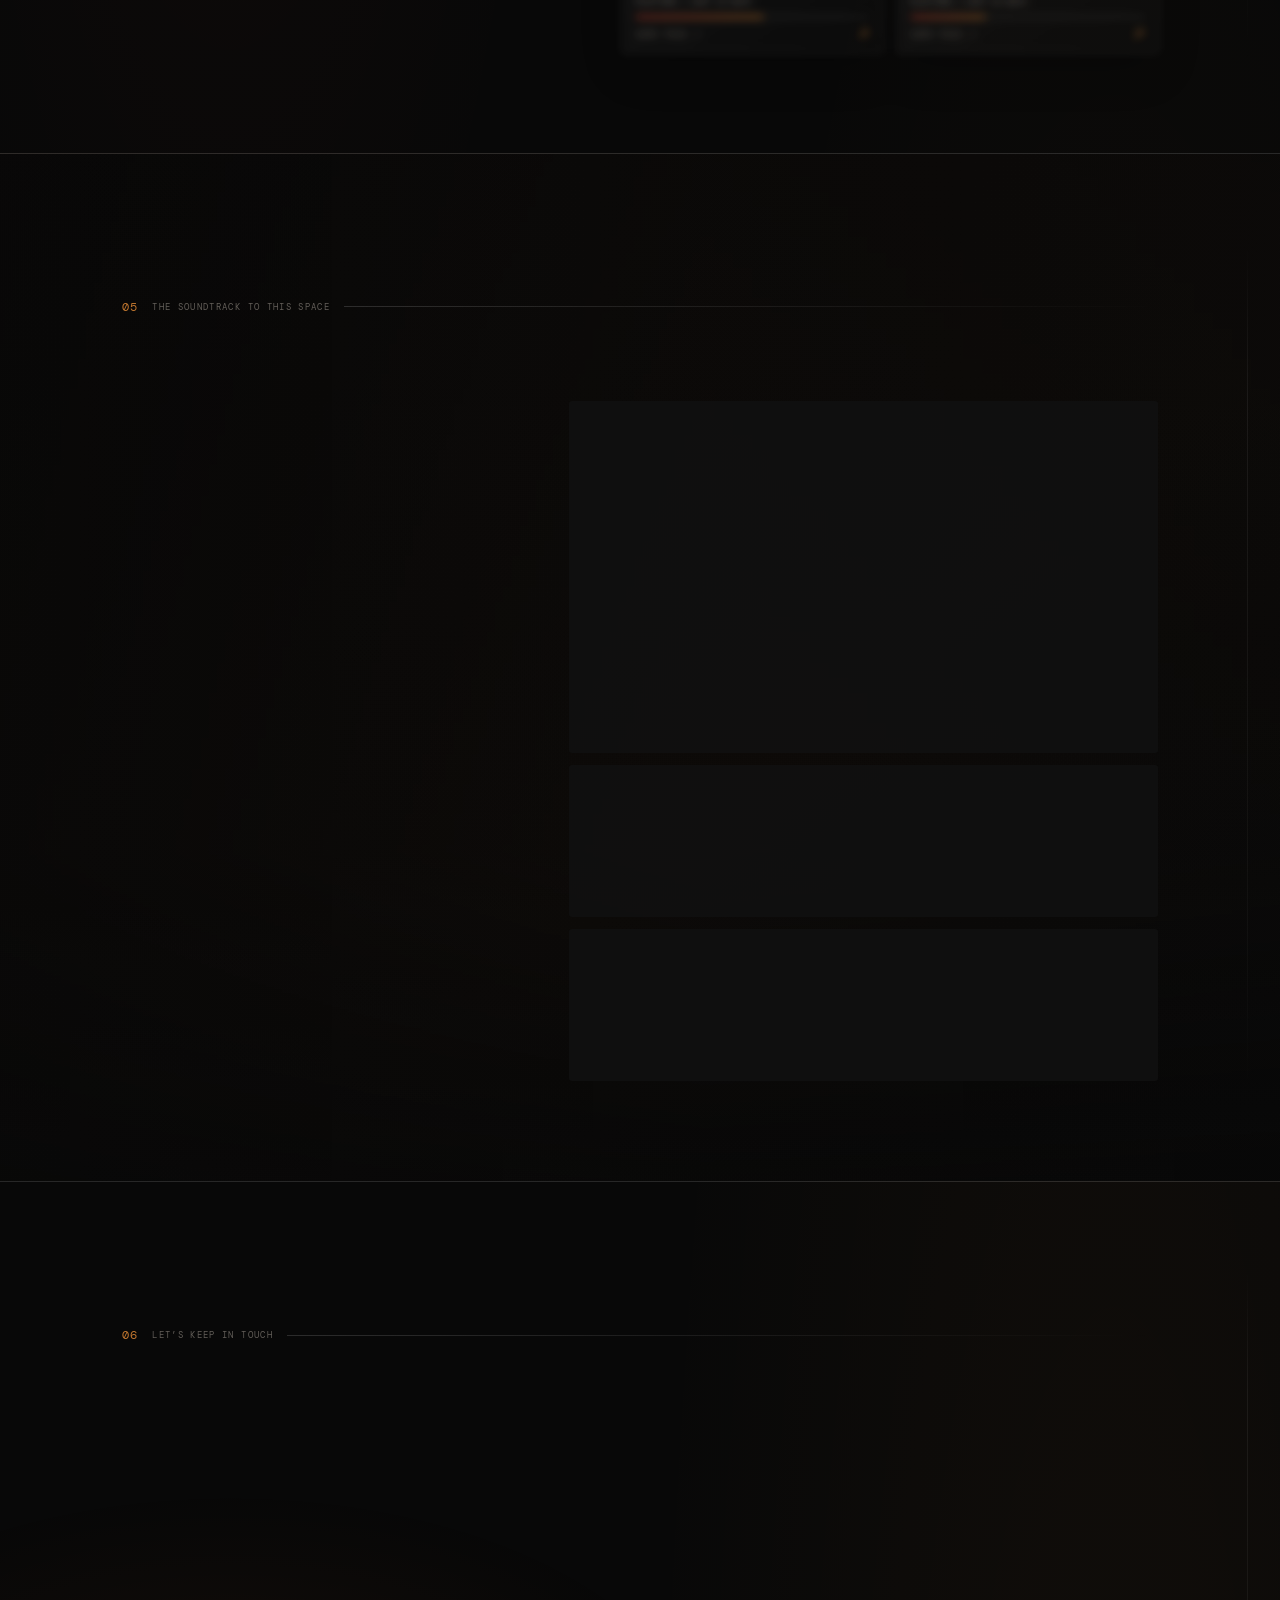
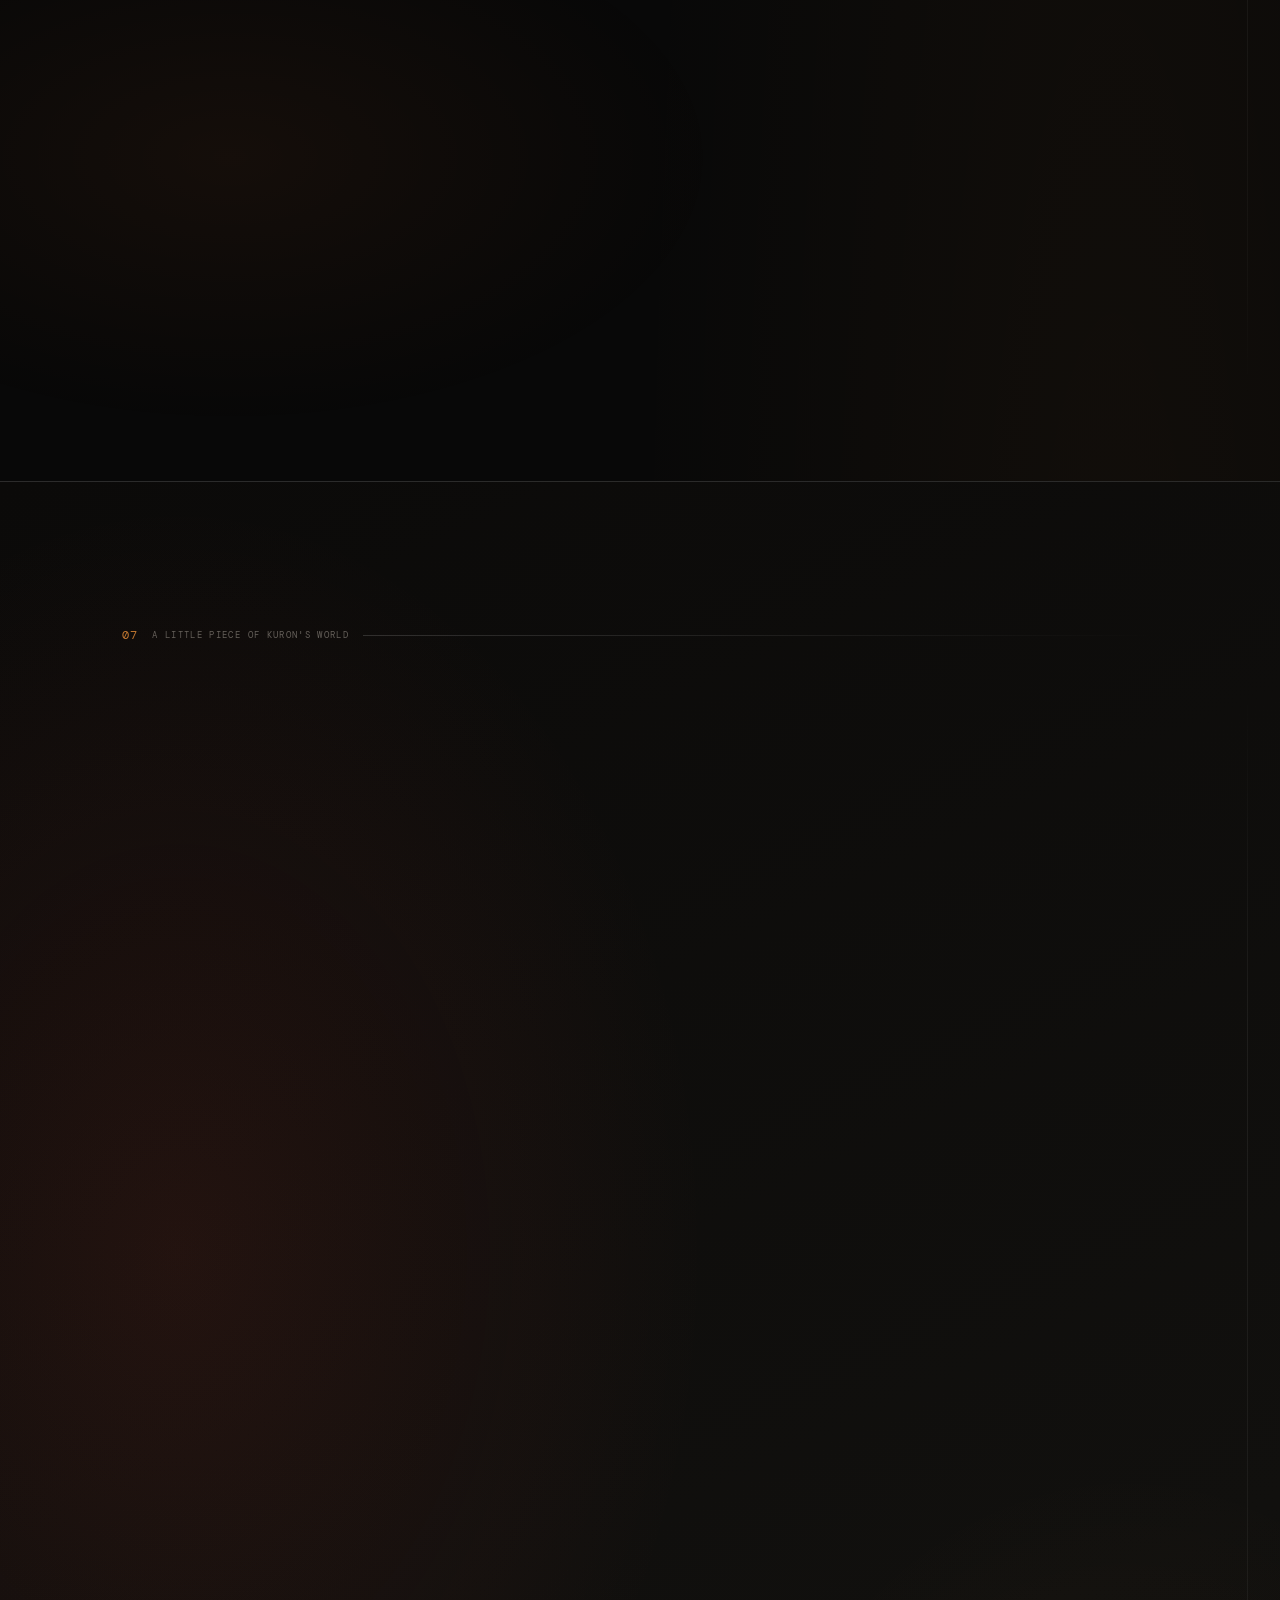
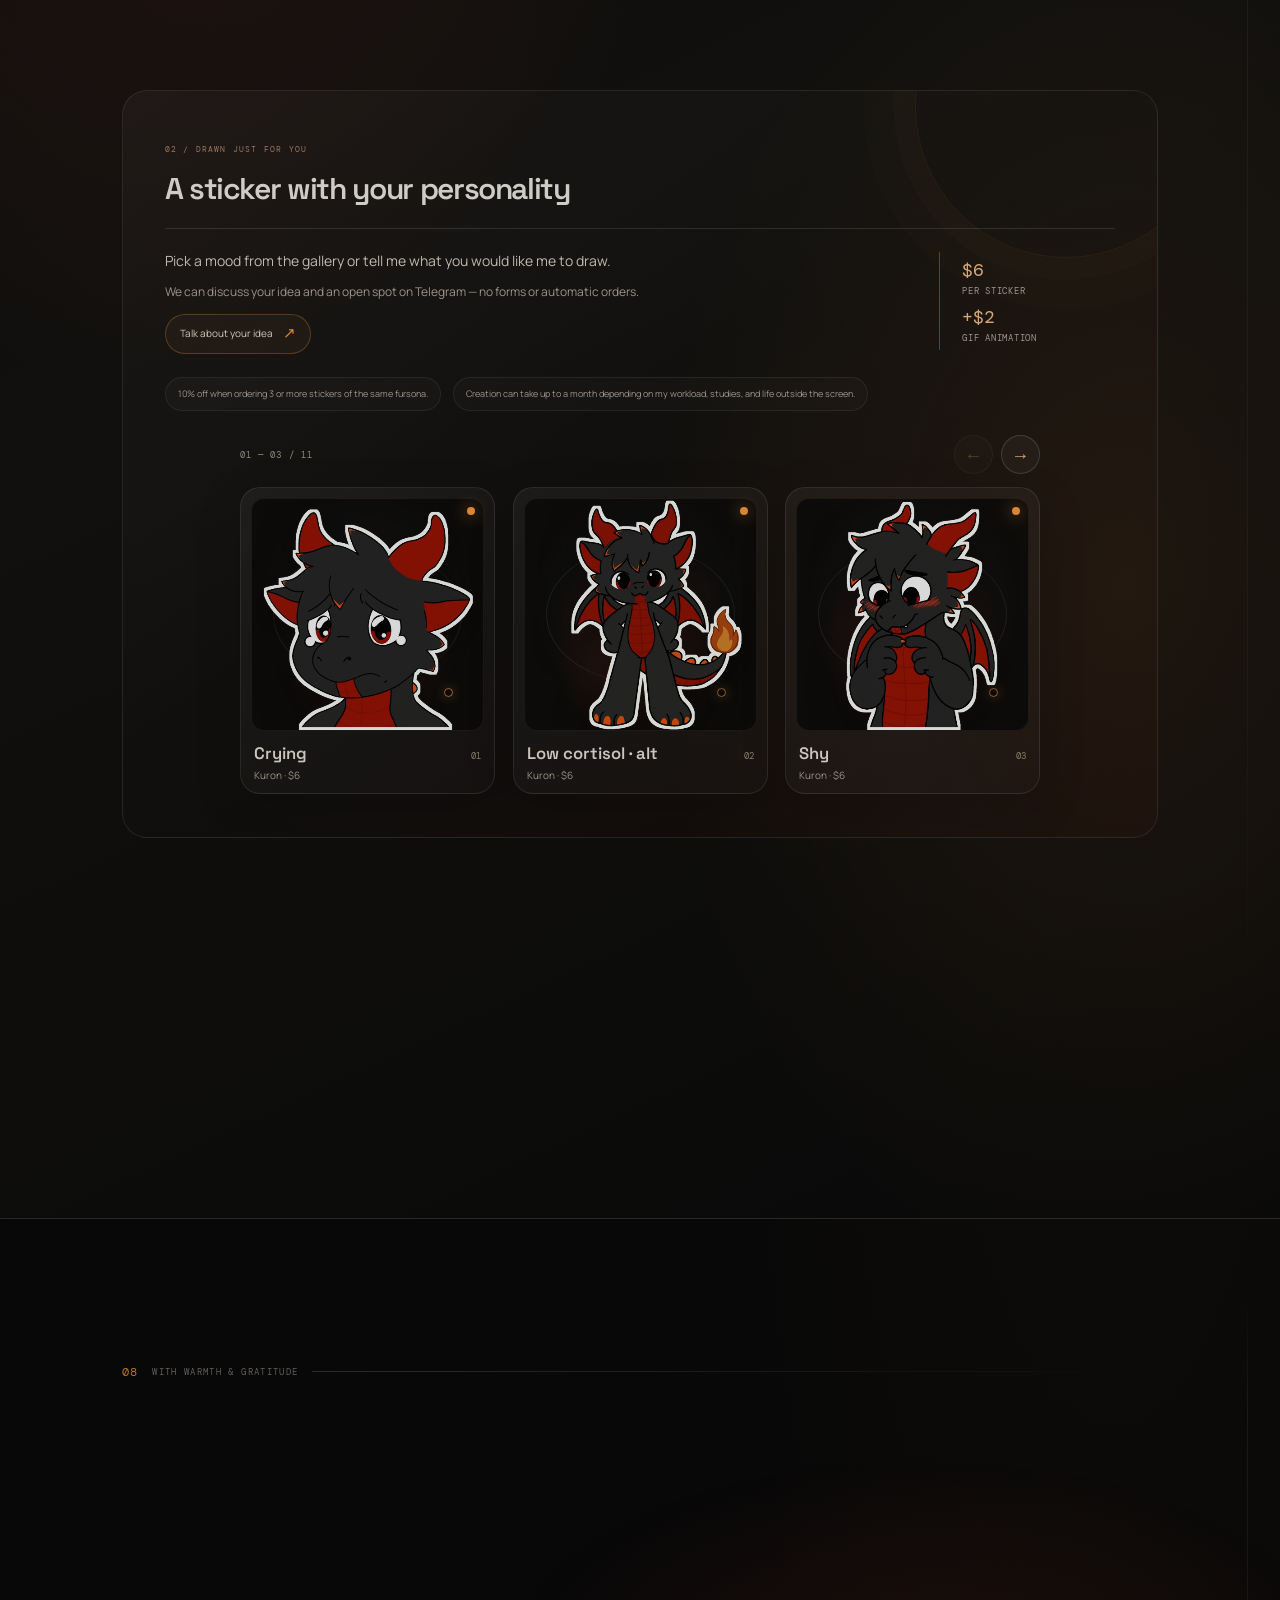
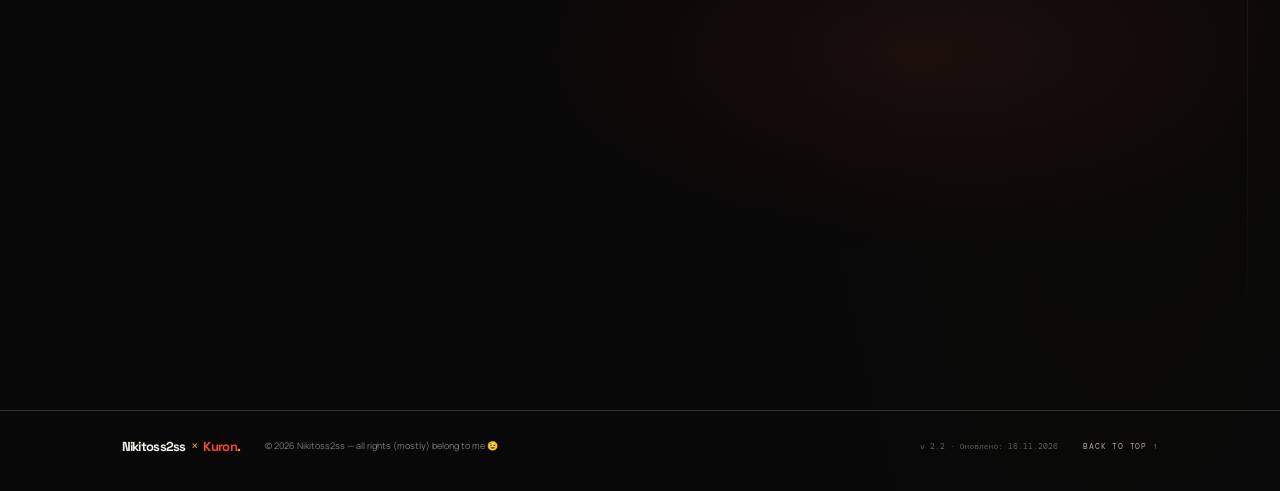
==== commit 16bb6aea: "Add files via upload" ====
--- a/index.html
+++ b/index.html
@@ -30,8 +30,8 @@
   <link rel="preconnect" href="https://fonts.googleapis.com" />
   <link rel="preconnect" href="https://fonts.gstatic.com" crossorigin />
   <link href="https://fonts.googleapis.com/css2?family=DM+Mono:wght@400;500&family=Manrope:wght@400;500;600;700;800&family=Onest:wght@400;500;600;700;800&family=Space+Grotesk:wght@400;500;600;700&display=swap" rel="stylesheet" />
-  <link rel="stylesheet" href="styles.css?v=5.13" />
-  <script src="script.js?v=5.13" defer></script>
+  <link rel="stylesheet" href="styles.css?v=5.17" />
+  <script src="script.js?v=5.17" defer></script>
   <link rel="icon" href="Icons/Card.png" />
 </head>
 <body class="is-loading">
@@ -228,18 +228,22 @@
         </div>
 
         <section class="shop-merch reveal" aria-labelledby="shop-merch-title">
-          <div class="shop-section-heading"><div><span class="shop-kicker">01 / LITTLE OBJECTS</span><h3 id="shop-merch-title">Талісман Kuron</h3></div><span class="shop-group-count">З КРИЛАМИ Й ІСКРОЮ</span></div>
+          <div class="shop-section-heading"><div><span class="shop-kicker">01 / LITTLE OBJECTS</span><h3 id="shop-merch-title">Талісман Kuron</h3></div></div>
           <article class="shop-figure">
             <div class="shop-figure-art"><span class="product-index">KURON / OBJECT 01</span><img id="shop-figure-image" src="Images/s1.png" alt="Акрилова фігурка Kuron" loading="lazy" decoding="async"><span class="product-spark product-spark-one">✦</span><span class="product-spark product-spark-two">✦</span><span class="product-orbit product-orbit-one"></span><span class="product-orbit product-orbit-two"></span></div>
-            <div class="shop-feature-caption"><div><span class="shop-kicker">МАЛЕНЬКИЙ ДРАКОН, ВЕЛИКА ПІДТРИМКА</span><h4 id="shop-figure-name">Акрилова фігурка Kuron</h4><p id="shop-figure-description">Акрилова фігурка заввишки 15 см із моєю фурсоною Kuron.</p></div><span class="shop-item-price" id="shop-figure-price"></span></div>
-            <p class="shop-stock" id="shop-figure-stock"></p>
+            <div class="shop-feature-caption">
+              <span class="shop-kicker">МАЛЕНЬКИЙ ДРАКОН, ВЕЛИКА ПІДТРИМКА</span>
+              <h4 id="shop-figure-name">Акрилова фігурка Kuron</h4>
+              <p id="shop-figure-description">Акрилова фігурка заввишки 15 см із моєю фурсоною Kuron. Відправляю Новою поштою лише по Україні.</p>
+              <div class="shop-figure-purchase"><span class="shop-item-price" id="shop-figure-price"></span><p class="shop-stock" id="shop-figure-stock"></p><a class="shop-contact-link" href="https://t.me/Nikitoss2ss" target="_blank" rel="noopener">Обговорити фігурку <span aria-hidden="true">↗</span></a></div>
+            </div>
           </article>
         </section>
 
         <section class="shop-sticker-orders" aria-labelledby="shop-stickers-title">
-          <div class="shop-section-heading"><div><span class="shop-kicker">02 / DRAWN JUST FOR YOU</span><h3 id="shop-stickers-title">Стікер із твоїм характером</h3></div><span class="shop-group-count">ГОРТАЙ НАСТРОЇ</span></div>
+          <div class="shop-section-heading"><div><span class="shop-kicker">02 / DRAWN JUST FOR YOU</span><h3 id="shop-stickers-title">Стікер із твоїм характером</h3></div></div>
           <div class="sticker-order-intro">
-            <div><p>Обери настрій із прикладів або розкажи, що хочеш намалювати.</p><p class="shop-order-note">Ідею та вільний слот обговоримо в Telegram — без форми й автоматичних замовлень.</p><a class="shop-contact-link" href="https://t.me/Nikitoss2ssComunity" target="_blank" rel="noopener">Обговорити ідею <span aria-hidden="true">↗</span></a></div>
+            <div><p>Обери настрій із прикладів або розкажи, що хочеш намалювати.</p><p class="shop-order-note">Ідею та вільний слот обговоримо в Telegram — без форми й автоматичних замовлень.</p><a class="shop-contact-link" href="https://t.me/Nikitoss2ss" target="_blank" rel="noopener">Обговорити ідею <span aria-hidden="true">↗</span></a></div>
             <div class="sticker-pricing">
               <div><strong id="shop-sticker-price">$6</strong><span>ЗА ОДИН СТІКЕР</span></div>
               <div><strong id="shop-gif-price">+$2</strong><span>АНІМАЦІЯ GIF</span></div>
@@ -253,8 +257,8 @@
         </section>
 
         <section class="shop-availability reveal" aria-labelledby="shop-slots-title">
-          <div class="shop-availability-copy"><span class="shop-kicker">03 / THE OPEN WINDOWS</span><h3 id="shop-slots-title">Віконця для замовлень</h3><p id="shop-slots-summary" aria-live="polite">Перевіряю, коли зможу взяти нову ідею…</p></div>
-          <div class="shop-slots" id="shop-slots" aria-label="Чотири слоти для замовлень"></div>
+          <div class="shop-availability-copy"><span class="shop-kicker">03 / COMMISSION SLOTS</span><h3 id="shop-slots-title">Commission Slots</h3><p id="shop-slots-summary" aria-live="polite">Перевіряю, коли зможу взяти нову ідею…</p></div>
+          <div class="shop-slots" id="shop-slots" aria-label="Чотири commission slots"></div>
         </section>
         <p class="shop-data-status" id="shop-data-status" role="status" aria-live="polite"></p>
       </div>
@@ -269,7 +273,7 @@
     </section>
   </main>
 
-  <footer class="site-footer"><a class="footer-mark" href="#top" aria-label="Nikitoss2ss and Kuron — back to top"><span class="wordmark-name wordmark-name-nikitoss">Nikitoss2ss</span><span class="wordmark-cross">×</span><span class="wordmark-name wordmark-name-kuron">Kuron</span><span class="wordmark-dot">.</span></a><p>© <span id="year"></span> <span class="copiable-name" tabindex="0"><span class="name-text">Nikitoss2ss</span><span class="copy-icons"></span><span class="copy-feedback">Скопійовано</span></span> — всі права (майже) належать мені 😉</p><p class="site-version">v 2.1 · Оновлено: 15.11.2026</p><a href="#top" class="footer-top">НАГОРУ ↑</a></footer>
+  <footer class="site-footer"><a class="footer-mark" href="#top" aria-label="Nikitoss2ss and Kuron — back to top"><span class="wordmark-name wordmark-name-nikitoss">Nikitoss2ss</span><span class="wordmark-cross">×</span><span class="wordmark-name wordmark-name-kuron">Kuron</span><span class="wordmark-dot">.</span></a><p>© <span id="year"></span> <span class="copiable-name" tabindex="0"><span class="name-text">Nikitoss2ss</span><span class="copy-icons"></span><span class="copy-feedback">Скопійовано</span></span> — всі права (майже) належать мені 😉</p><p class="site-version">v 2.2 · Оновлено: 16.11.2026</p><a href="#top" class="footer-top">НАГОРУ ↑</a></footer>
   <button class="back-to-top" type="button" aria-label="Повернутися нагору" title="Повернутися нагору">↑</button>
 </body>
 </html>
--- a/styles.css
+++ b/styles.css
@@ -321,7 +321,6 @@
 .shop-section-heading { display: flex; justify-content: space-between; align-items: end; gap: 15px; margin-bottom: 20px; padding-bottom: 14px; border-bottom: 1px solid rgba(245,241,235,.14); }
 .shop-section-heading h3 { margin-top: 5px; font-size: clamp(20px,2.5vw,30px); letter-spacing: -.045em; }
 .shop-kicker { color: #b78a6d; font: 8px var(--mono); letter-spacing: .15em; }
-.shop-group-count { padding: 7px 10px; border: 1px solid rgba(255,255,255,.11); border-radius: 999px; background: rgba(255,255,255,.035); color: #b1a59a; font: 7px var(--mono); letter-spacing: .1em; white-space: nowrap; }
 .shop-merch { position: relative; display: grid; gap: 17px; align-items: start; overflow: hidden; padding: clamp(17px,3vw,34px); border: 1px solid rgba(255,255,255,.12); border-radius: 25px; background: radial-gradient(ellipse at 78% 47%,rgba(243,76,53,.11),transparent 36%),linear-gradient(125deg,rgba(255,255,255,.055),rgba(255,255,255,.012) 52%,rgba(255,156,61,.035)); box-shadow: 0 25px 90px rgba(0,0,0,.21); }
 .shop-merch::after { position: absolute; right: -55px; bottom: -155px; width: 360px; aspect-ratio: 1; border: 1px solid rgba(255,156,61,.11); border-radius: 50%; box-shadow: 0 0 0 28px rgba(255,156,61,.018),0 0 0 58px rgba(255,156,61,.014); content: ""; pointer-events: none; }
 .shop-merch .shop-section-heading { position: relative; z-index: 1; margin-bottom: 0; }
@@ -338,16 +337,18 @@
 .product-orbit-two { width: 78%; border-color: rgba(243,76,53,.09); transform: scaleY(.78) rotate(34deg); animation: product-orbit 29s linear infinite reverse; }
 .shop-feature-caption { padding: 5px 0 0; }
 .shop-feature-caption h4 { margin: 10px 0 0; color: #f8f2e9; font: 600 clamp(25px,3vw,39px) var(--display); letter-spacing: -.055em; line-height: 1.08; }
-.shop-feature-caption p { max-width: 390px; margin: 14px 0 0; color: #b7ada2; font-size: 12px; line-height: 1.8; }
-.shop-item-price { display: inline-flex; align-items: center; min-height: 42px; margin-top: 20px; padding: 0 15px; border: 1px solid rgba(255,156,61,.35); border-radius: 999px; background: rgba(255,156,61,.07); color: #ffc184 !important; font: 15px var(--mono); }
-.shop-stock { margin: 14px 0 0; color: #9c9084 !important; font-size: 10px; }
+.shop-feature-caption > p { max-width: 430px; margin: 14px 0 0; color: #c4bbb1; font-size: 14px; line-height: 1.8; }
+.shop-figure-purchase { display: flex; flex-wrap: wrap; align-items: center; gap: 10px; margin-top: 18px; }
+.shop-item-price { display: inline-flex; align-items: center; min-height: 42px; padding: 0 15px; border: 1px solid rgba(255,156,61,.35); border-radius: 999px; background: rgba(255,156,61,.07); color: #ffc184 !important; font: 15px var(--mono); }
+.shop-stock { margin: 0; padding: 9px 12px; border: 1px solid rgba(255,255,255,.12); border-radius: 999px; background: rgba(255,255,255,.035); color: #c5bdb4 !important; font-size: 12px; }
+.shop-figure-purchase .shop-contact-link { font-size: 12px; }
 .shop-sticker-orders, .shop-carousel { min-width: 0; }
 .shop-sticker-orders { position: relative; overflow: hidden; padding: clamp(19px,4vw,42px); border: 1px solid rgba(255,255,255,.1); border-radius: 25px; background: linear-gradient(145deg,rgba(255,255,255,.045),rgba(255,255,255,.012) 47%,rgba(243,76,53,.045)); }
 .shop-sticker-orders::before { position: absolute; top: -135px; right: -60px; width: 300px; aspect-ratio: 1; border: 1px solid rgba(255,156,61,.09); border-radius: 50%; box-shadow: 0 0 0 22px rgba(255,156,61,.015),0 0 0 52px rgba(255,156,61,.012); content: ""; pointer-events: none; }
 .shop-sticker-orders > * { position: relative; }
 .sticker-order-intro { display: grid; grid-template-columns: minmax(0,1fr) auto; gap: 25px 48px; align-items: center; }
 .sticker-order-intro > div:first-child > p:first-child { max-width: 620px; margin: 0; color: #e2d9cf; font-size: 14px; }
-.sticker-order-intro .shop-order-note { margin: 10px 0 12px; color: #9c9288; font-size: 10px; }
+.sticker-order-intro .shop-order-note { margin: 10px 0 12px; color: #b7ada2; font-size: 12px; }
 .shop-contact-link { display: inline-flex; align-items: center; gap: 10px; min-height: 40px; padding: 0 14px; border: 1px solid rgba(255,156,61,.3); border-radius: 999px; background: rgba(255,156,61,.055); color: #f4e9dc; font-size: 10px; transition: border-color .25s ease,background .25s ease,transform .25s ease; }
 .shop-contact-link span { color: var(--orange); font-size: 15px; transition: transform .25s ease; }
 .shop-contact-link:hover { transform: translateY(-2px); border-color: rgba(255,156,61,.68); background: rgba(255,156,61,.1); }
@@ -355,7 +356,7 @@
 .sticker-pricing { display: grid; gap: 8px; min-width: 176px; padding: 6px 0 6px 22px; border-left: 1px solid rgba(255,156,61,.4); }
 .sticker-pricing > div { display: grid; gap: 3px; }
 .sticker-pricing strong { color: #ffc184; font: 18px var(--mono); }
-.sticker-pricing span { color: #9f968d; font: 7px var(--mono); letter-spacing: .1em; }
+.sticker-pricing span { color: #b7ada2; font: 9px var(--mono); letter-spacing: .08em; }
 .shop-benefits { display: flex; flex-wrap: wrap; gap: 8px 12px; margin: 23px 0 24px; }
 .shop-benefits p { margin: 0; padding: 9px 12px; border: 1px solid rgba(255,255,255,.08); border-radius: 999px; background: rgba(255,255,255,.025); color: #b9afa5; font-size: 9px; }
 .shop-carousel { position: relative; max-width: 800px; margin: 0 auto; }
@@ -365,49 +366,64 @@
 .shop-carousel-button:hover:not(:disabled), .shop-carousel-button:focus-visible { transform: translateY(-2px); border-color: var(--orange); background: rgba(255,156,61,.12); outline: none; }
 .shop-carousel-button:active:not(:disabled) { transform: scale(.94); }
 .shop-carousel-button:disabled { opacity: .32; cursor: default; }
-.shop-sticker-track { display: grid; grid-template-columns: minmax(0,1fr); gap: clamp(12px,2vw,22px); min-width: 0; }
-.shop-sticker-card { position: relative; min-width: 0; overflow: hidden; padding: 11px; border: 1px solid rgba(255,255,255,.1); border-radius: 20px; background: linear-gradient(145deg,rgba(255,255,255,.055),rgba(255,255,255,.018)); box-shadow: 0 14px 45px rgba(0,0,0,.17); animation: sticker-card-arrive .55s cubic-bezier(.16,1,.3,1) both; transition: border-color .3s ease,transform .3s ease,background .3s ease; }
-.shop-sticker-card:nth-child(2) { animation-delay: 80ms; }
+.shop-sticker-track { display: grid; grid-template-columns: repeat(3,minmax(0,1fr)); gap: clamp(10px,1.5vw,18px); min-width: 0; }
+.shop-sticker-card { position: relative; min-width: 0; overflow: hidden; padding: 10px; border: 1px solid rgba(255,255,255,.1); border-radius: 20px; background: linear-gradient(145deg,rgba(255,255,255,.055),rgba(255,255,255,.018)); box-shadow: 0 14px 45px rgba(0,0,0,.17); animation: sticker-card-arrive .55s cubic-bezier(.16,1,.3,1) both; transition: border-color .3s ease,transform .3s ease,background .3s ease; }
+.shop-sticker-card:nth-child(2) { animation-delay: 70ms; }
+.shop-sticker-card:nth-child(3) { animation-delay: 140ms; }
+.shop-sticker-card[data-entering="next"] { animation-name: sticker-card-enter-next; }
+.shop-sticker-card[data-entering="previous"] { animation-name: sticker-card-enter-previous; }
+.shop-sticker-track.is-exiting-next .shop-sticker-card { animation: sticker-card-leave-next .22s ease-in both; }
+.shop-sticker-track.is-exiting-previous .shop-sticker-card { animation: sticker-card-leave-previous .22s ease-in both; }
 .shop-sticker-card:hover { transform: translateY(-4px); border-color: rgba(255,156,61,.38); background: linear-gradient(145deg,rgba(255,156,61,.08),rgba(255,255,255,.025)); }
 .shop-sticker-card::after { position: absolute; z-index: 3; top: 19px; right: 19px; width: 8px; height: 8px; border-radius: 50%; background: var(--orange); box-shadow: 0 0 15px rgba(255,156,61,.8); content: ""; pointer-events: none; }
-.shop-sticker-preview { position: relative; display: grid; place-items: center; aspect-ratio: 1.42; overflow: hidden; border: 1px solid rgba(255,255,255,.07); border-radius: 13px; background: radial-gradient(ellipse at 50% 62%,rgba(243,76,53,.2),transparent 54%),radial-gradient(ellipse at 50% 45%,rgba(255,255,255,.05),transparent 66%),#0c0b0a; }
+.shop-sticker-preview { position: relative; display: grid; place-items: center; aspect-ratio: 1; overflow: hidden; border: 1px solid rgba(255,255,255,.07); border-radius: 13px; background: radial-gradient(ellipse at 50% 62%,rgba(243,76,53,.2),transparent 54%),radial-gradient(ellipse at 50% 45%,rgba(255,255,255,.05),transparent 66%),#0c0b0a; }
 .shop-sticker-preview::before { position: absolute; inset: 9%; border: 1px solid rgba(255,255,255,.09); border-radius: 50%; content: ""; transform: scaleY(.72) rotate(-12deg); }
 .shop-sticker-preview::after { position: absolute; right: 13%; bottom: 14%; width: 7px; height: 7px; border: 1px solid rgba(255,156,61,.8); border-radius: 50%; content: ""; box-shadow: 0 0 12px rgba(255,156,61,.42); }
-.shop-sticker-poster { position: relative; z-index: 1; width: 83%; height: 83%; object-fit: contain; filter: drop-shadow(0 12px 17px rgba(0,0,0,.5)); transition: opacity .25s ease,transform .5s cubic-bezier(.2,1.2,.35,1); }
-.shop-sticker-card:hover .shop-sticker-poster { transform: scale(1.045) rotate(-1deg); }
-.shop-sticker-preview video { position: absolute; z-index: 2; inset: 5%; width: 90%; height: 90%; background: transparent; object-fit: contain; opacity: 0; filter: drop-shadow(0 12px 17px rgba(0,0,0,.5)); transition: opacity .25s ease; }
-.shop-sticker-preview.is-playing .shop-sticker-poster { opacity: 0; }
+.shop-sticker-preview video { position: absolute; z-index: 2; inset: 0; width: 100%; height: 100%; background: transparent; object-fit: contain; opacity: 0; filter: drop-shadow(0 12px 17px rgba(0,0,0,.5)); transition: opacity .35s ease; }
 .shop-sticker-preview.is-playing video { opacity: 1; }
 .shop-sticker-meta { display: flex; justify-content: space-between; align-items: baseline; gap: 9px; padding: 12px 3px 0; }
 .shop-sticker-meta h4 { overflow: hidden; margin: 0; color: #f1e9e0; font: 600 clamp(13px,1.3vw,17px) var(--display); text-overflow: ellipsis; white-space: nowrap; }
 .shop-sticker-meta span { flex: 0 0 auto; color: #a5917e; font: 9px var(--mono); }
-.shop-sticker-price { margin: 3px 3px 0; color: #a99c8f !important; font-size: 9px; }
+.shop-sticker-price { margin: 3px 3px 0; color: #b7ada2 !important; font-size: 10px; }
 .shop-availability { position: relative; display: grid; grid-template-columns: minmax(210px,.7fr) minmax(0,1.3fr); gap: 20px 34px; align-items: center; overflow: hidden; padding: clamp(22px,3.5vw,38px); border: 1px solid rgba(255,255,255,.12); border-radius: 25px; background: radial-gradient(ellipse at 85% 50%,rgba(255,156,61,.08),transparent 40%),linear-gradient(120deg,rgba(255,255,255,.045),rgba(255,255,255,.012)); }
 .shop-availability::before { position: absolute; top: -70px; left: -60px; width: 180px; aspect-ratio: 1; border: 1px solid rgba(243,76,53,.13); border-radius: 50%; box-shadow: 0 0 0 18px rgba(243,76,53,.025),0 0 0 42px rgba(243,76,53,.018); content: ""; pointer-events: none; }
 .shop-availability-copy, .shop-slots { position: relative; }
 .shop-availability-copy h3 { margin-top: 7px; font: 600 clamp(22px,2.4vw,30px) var(--display); letter-spacing: -.05em; }
-.shop-availability-copy p { max-width: 300px; margin: 8px 0 0; color: #a79d92; font-size: 10px; }
+.shop-availability-copy p { max-width: 360px; margin: 8px 0 0; color: #c1b8ae; font-size: 13px; line-height: 1.65; }
 .shop-slots { display: grid; grid-template-columns: repeat(4,minmax(0,1fr)); gap: 10px; }
-.shop-slot { position: relative; display: flex; min-height: 130px; flex-direction: column; align-items: center; justify-content: center; gap: 6px; overflow: hidden; padding: 11px 6px; border: 1px solid rgba(255,156,61,.17); border-radius: 17px; background: linear-gradient(155deg,rgba(255,255,255,.045),rgba(255,255,255,.012)); text-align: center; transition: border-color .3s ease,background .3s ease,transform .3s ease; }
+.shop-slot { position: relative; display: flex; min-height: 130px; flex-direction: column; align-items: center; justify-content: center; gap: 6px; overflow: hidden; padding: 11px 6px; border: 1px solid rgba(255,255,255,.16); border-radius: 17px; background: linear-gradient(155deg,rgba(255,255,255,.075),rgba(255,255,255,.025)); text-align: center; transition: border-color .3s ease,background .3s ease,transform .3s ease; }
 .shop-slot:hover { transform: translateY(-3px); }
-.shop-slot.is-available { border-color: rgba(135,224,177,.25); background: linear-gradient(155deg,rgba(99,205,149,.08),rgba(255,255,255,.012)); }
-.shop-slot.is-occupied { border-color: rgba(243,76,53,.28); background: linear-gradient(155deg,rgba(243,76,53,.09),rgba(255,255,255,.012)); }
-.shop-slot-number { color: #c5bdb4; font: 9px var(--mono); letter-spacing: .08em; }
-.shop-slot-state { color: #9ce2b7; font: 8px var(--mono); letter-spacing: .09em; }
+.shop-slot.is-available { border-color: rgba(135,224,177,.48); background: linear-gradient(155deg,rgba(99,205,149,.17),rgba(255,255,255,.025)); }
+.shop-slot.is-occupied { border-color: rgba(243,76,53,.54); background: linear-gradient(155deg,rgba(243,76,53,.2),rgba(255,255,255,.025)); }
+.shop-availability:not(.is-visible) .shop-slot { border-color: rgba(255,255,255,.16); background: linear-gradient(155deg,rgba(255,255,255,.075),rgba(255,255,255,.025)); }
+.shop-slot-number { color: #ddd6ce; font: 10px var(--mono); letter-spacing: .08em; }
+.shop-slot-state { color: #d0cbc5; font: 9px var(--mono); letter-spacing: .09em; }
+.shop-slot-lock { position: relative; display: block; width: 40px; height: 38px; }
+.shop-lock-shackle { position: absolute; z-index: 1; top: 1px; left: 12px; width: 17px; height: 20px; transform-origin: 4px 16px; border: 3px solid #bcb8b2; border-bottom: 0; border-radius: 10px 10px 0 0; transition: transform .45s cubic-bezier(.2,1.3,.35,1),border-color .3s ease; }
+.shop-lock-body { position: absolute; z-index: 2; top: 15px; left: 6px; width: 29px; height: 22px; border: 1px solid rgba(255,255,255,.28); border-radius: 6px 6px 9px 9px; background: linear-gradient(145deg,#c8c4be,#77736e); box-shadow: 0 5px 14px rgba(0,0,0,.22); transition: background .4s ease var(--slot-delay,0ms),box-shadow .4s ease var(--slot-delay,0ms); }
+.shop-lock-body::after { position: absolute; top: 6px; left: 12px; width: 4px; height: 7px; border-radius: 4px; background: #55514d; content: ""; }
+.shop-slot.is-available .shop-lock-shackle { transform: rotate(42deg) translate(5px,-8px); border-color: #a3edbd; }
+.shop-slot.is-occupied .shop-lock-shackle { transform: rotate(0) translate(0,0); border-color: #ff9a7c; }
+.shop-slot.is-available .shop-lock-body { background: linear-gradient(145deg,#a8ebc1,#398d67); box-shadow: 0 5px 14px rgba(70,190,126,.24); }
+.shop-slot.is-available .shop-lock-body::after { background: #1d5b3e; }
+.shop-slot.is-occupied .shop-lock-body { background: linear-gradient(145deg,#ff9a7c,#ba4134); box-shadow: 0 5px 14px rgba(243,76,53,.25); }
+.shop-slot.is-occupied .shop-lock-body::after { background: #61231e; }
 .shop-slot.is-occupied .shop-slot-state { color: #ff9a7c; }
-.shop-slot-lock { position: relative; display: block; width: 40px; height: 38px; }
-.shop-lock-shackle { position: absolute; top: 2px; left: 12px; width: 17px; height: 19px; transform-origin: 4px 16px; border: 3px solid #ff9a7c; border-bottom: 0; border-radius: 10px 10px 0 0; transition: transform .45s cubic-bezier(.2,1.3,.35,1),border-color .3s ease; }
-.shop-lock-body { position: absolute; top: 15px; left: 7px; width: 27px; height: 21px; border: 1px solid rgba(255,255,255,.22); border-radius: 6px 6px 9px 9px; background: linear-gradient(145deg,#ff9a7c,#ba4134); box-shadow: 0 5px 14px rgba(243,76,53,.2); }
-.shop-lock-body::after { position: absolute; top: 6px; left: 11px; width: 4px; height: 7px; border-radius: 4px; background: #61231e; content: ""; }
-.shop-slot.is-available .shop-lock-shackle { transform: rotate(-38deg) translate(-5px,-2px); border-color: #9ce2b7; animation: lock-shackle-open .6s cubic-bezier(.2,1.3,.35,1) both; }
-.shop-slot.is-occupied .shop-lock-shackle { animation: lock-shackle-close .5s cubic-bezier(.2,1.3,.35,1) both; }
-.shop-slot.is-available .shop-lock-body { background: linear-gradient(145deg,#a8ebc1,#398d67); box-shadow: 0 5px 14px rgba(70,190,126,.19); }
-.shop-slot.is-available .shop-lock-body::after { background: #1d5b3e; }
-.shop-slot.is-occupied .shop-slot-lock { animation: lock-close .5s cubic-bezier(.2,1.3,.35,1) both; }
-.shop-slot.is-available .shop-slot-lock { animation: lock-open .55s cubic-bezier(.2,1.3,.35,1) both; }
+.shop-slot.is-available .shop-slot-state { color: #a3edbd; }
+.shop-availability:not(.is-visible) .shop-slot-state { color: #d0cbc5; }
+.shop-availability:not(.is-visible) .shop-lock-body { background: linear-gradient(145deg,#c8c4be,#77736e); box-shadow: 0 5px 14px rgba(0,0,0,.22); }
+.shop-availability:not(.is-visible) .shop-lock-body::after { background: #55514d; }
+.shop-availability:not(.is-visible) .shop-slot.is-occupied .shop-lock-shackle { transform: rotate(42deg) translate(5px,-8px); border-color: #bcb8b2; }
+.shop-availability:not(.is-visible) .shop-slot.is-available .shop-lock-shackle { transform: rotate(0) translate(0,0); border-color: #bcb8b2; }
+.shop-availability.is-visible .shop-slot.is-occupied { animation: slot-close-arrive .65s cubic-bezier(.2,1.3,.35,1) both; animation-delay: calc(var(--slot-delay, 0ms) + 80ms); }
+.shop-availability.is-visible .shop-slot.is-available { animation: slot-open-arrive .7s cubic-bezier(.2,1.3,.35,1) both; animation-delay: calc(var(--slot-delay, 0ms) + 80ms); }
+.shop-availability.is-visible .shop-slot.is-occupied .shop-lock-shackle { animation: shackle-close-arrive .55s cubic-bezier(.2,1.3,.35,1) both; animation-delay: calc(var(--slot-delay, 0ms) + 80ms); }
+.shop-availability.is-visible .shop-slot.is-available .shop-lock-shackle { animation: shackle-open-arrive .6s cubic-bezier(.2,1.3,.35,1) both; animation-delay: calc(var(--slot-delay, 0ms) + 80ms); }
+.shop-slot.is-occupied:hover .shop-slot-lock { animation: lock-denied .38s ease-in-out; }
+.shop-slot.is-available:hover .shop-slot-lock { animation: lock-hop .42s cubic-bezier(.2,1.3,.35,1); }
 .shop-data-status { display: none; color: #ff9879 !important; font-size: 10px; }
 .shop-data-status.has-error { display: block; }
-.shop-sticker-card.has-preview-error .shop-sticker-preview::after { right: 12px; bottom: 12px; width: auto; height: auto; padding: 7px 9px; border: 0; border-radius: 999px; background: rgba(8,8,8,.78); color: #ffbc9b; content: attr(data-preview-error); font: 7px var(--mono); box-shadow: none; }
+.shop-sticker-card.has-preview-error .shop-sticker-preview::after { right: 12px; bottom: 12px; width: auto; height: auto; padding: 7px 9px; border: 0; border-radius: 999px; background: rgba(8,8,8,.78); color: #ffbc9b; content: attr(data-preview-error); font: 8px var(--mono); box-shadow: none; }
 
 .thanks-scene { min-height: 88svh; background: radial-gradient(ellipse at 72% 55%, rgba(239,76,53,.08), transparent 32%); }
 .thanks-layout { display: grid; grid-template-columns: .85fr 1.15fr; gap: clamp(50px,10vw,150px); align-items: center; }
@@ -553,7 +569,12 @@
   .shop-figure-art { min-height: 250px; }
   .shop-figure-art img { height: 240px; }
   .shop-availability { grid-template-columns: 1fr; }
-  .shop-sticker-preview { aspect-ratio: 1.55; }
+  .shop-sticker-track { gap: 7px; }
+  .shop-sticker-card { padding: 7px; border-radius: 14px; }
+  .shop-sticker-preview { aspect-ratio: 1; border-radius: 9px; }
+  .shop-sticker-meta { display: block; padding: 8px 2px 0; }
+  .shop-sticker-meta h4 { font-size: 11px; }
+  .shop-sticker-price { font-size: 9px; }
   .thanks-layout { gap: 54px; }
   .thanks-art { grid-row: 1; }
   .site-footer { grid-template-columns: auto 1fr; gap: 12px 17px; padding: 20px 24px 48px; }
@@ -579,9 +600,9 @@
   .sticker-order-intro { grid-template-columns: 1fr; gap: 17px; }
   .sticker-pricing { grid-template-columns: 1fr 1fr; }
   .shop-benefits { display: grid; gap: 9px; }
-  .shop-sticker-preview { aspect-ratio: 1.35; }
   .shop-carousel-button { width: 32px; height: 31px; }
-  .shop-group-count { font-size: 7px; }
+  .shop-figure-purchase { gap: 8px; }
+  .shop-figure-purchase .shop-contact-link { min-height: 38px; padding: 0 11px; }
   .shop-slots { grid-template-columns: repeat(2,minmax(0,1fr)); gap: 8px; }
   .shop-slot { min-height: 105px; }
   .scene { padding-right: 21px; padding-left: 21px; }
@@ -621,11 +642,17 @@
 .site-footer .footer-mark:hover { transform: translateY(-3px); }
 @keyframes hero-copy-in { from { opacity: 0; transform: translateY(30px); filter: blur(8px); } to { opacity: 1; transform: none; filter: blur(0); } }
 @keyframes sticker-card-arrive { from { opacity: 0; translate: 34px 0; scale: .97; } to { opacity: 1; translate: 0 0; scale: 1; } }
+@keyframes sticker-card-enter-next { from { opacity: 0; transform: translateX(28px) scale(.96); filter: blur(5px); } to { opacity: 1; transform: translateX(0) scale(1); filter: blur(0); } }
+@keyframes sticker-card-enter-previous { from { opacity: 0; transform: translateX(-28px) scale(.96); filter: blur(5px); } to { opacity: 1; transform: translateX(0) scale(1); filter: blur(0); } }
+@keyframes sticker-card-leave-next { to { opacity: 0; transform: translateX(-24px) scale(.97); filter: blur(4px); } }
+@keyframes sticker-card-leave-previous { to { opacity: 0; transform: translateX(24px) scale(.97); filter: blur(4px); } }
 @keyframes product-orbit { from { transform: scaleY(.78) rotate(-22deg); } to { transform: scaleY(.78) rotate(338deg); } }
-@keyframes lock-open { from { opacity: 0; transform: translateY(7px) scale(.82) rotate(-8deg); } to { opacity: 1; transform: translateY(0) scale(1) rotate(0); } }
-@keyframes lock-close { from { opacity: 0; transform: translateY(-5px) scale(1.12) rotate(7deg); } to { opacity: 1; transform: translateY(0) scale(1) rotate(0); } }
-@keyframes lock-shackle-open { from { transform: rotate(0) translate(0,0); } to { transform: rotate(-38deg) translate(-5px,-2px); } }
-@keyframes lock-shackle-close { from { transform: rotate(-38deg) translate(-5px,-2px); } to { transform: rotate(0) translate(0,0); } }
+@keyframes slot-close-arrive { from { border-color: rgba(255,255,255,.16); background: linear-gradient(155deg,rgba(255,255,255,.075),rgba(255,255,255,.025)); } to { border-color: rgba(243,76,53,.54); background: linear-gradient(155deg,rgba(243,76,53,.2),rgba(255,255,255,.025)); } }
+@keyframes slot-open-arrive { from { border-color: rgba(255,255,255,.16); background: linear-gradient(155deg,rgba(255,255,255,.075),rgba(255,255,255,.025)); } to { border-color: rgba(135,224,177,.48); background: linear-gradient(155deg,rgba(99,205,149,.17),rgba(255,255,255,.025)); } }
+@keyframes shackle-close-arrive { from { transform: rotate(42deg) translate(5px,-8px); border-color: #bcb8b2; } to { transform: rotate(0) translate(0,0); border-color: #ff9a7c; } }
+@keyframes shackle-open-arrive { from { transform: rotate(0) translate(0,0); border-color: #bcb8b2; } to { transform: rotate(42deg) translate(5px,-8px); border-color: #a3edbd; } }
+@keyframes lock-denied { 0%,100% { transform: translateX(0) rotate(0); } 25% { transform: translateX(-3px) rotate(-5deg); } 50% { transform: translateX(3px) rotate(5deg); } 75% { transform: translateX(-2px) rotate(-3deg); } }
+@keyframes lock-hop { 0%,100% { transform: translateY(0); } 45% { transform: translateY(-8px) rotate(-5deg); } 72% { transform: translateY(1px) rotate(2deg); } }
 @keyframes language-switch-in { 0% { opacity: .46; transform: translateY(7px) scale(.995); filter: blur(3px); } 62% { opacity: 1; transform: translateY(-1px) scale(1); filter: blur(0); } 100% { opacity: 1; transform: translateY(0) scale(1); filter: blur(0); } }
 @keyframes hero-meta-in { from { opacity: 0; letter-spacing: .3em; } to { opacity: 1; } }
 @keyframes hero-art-in { from { opacity: 0; filter: blur(16px); } to { opacity: 1; filter: blur(0); } }
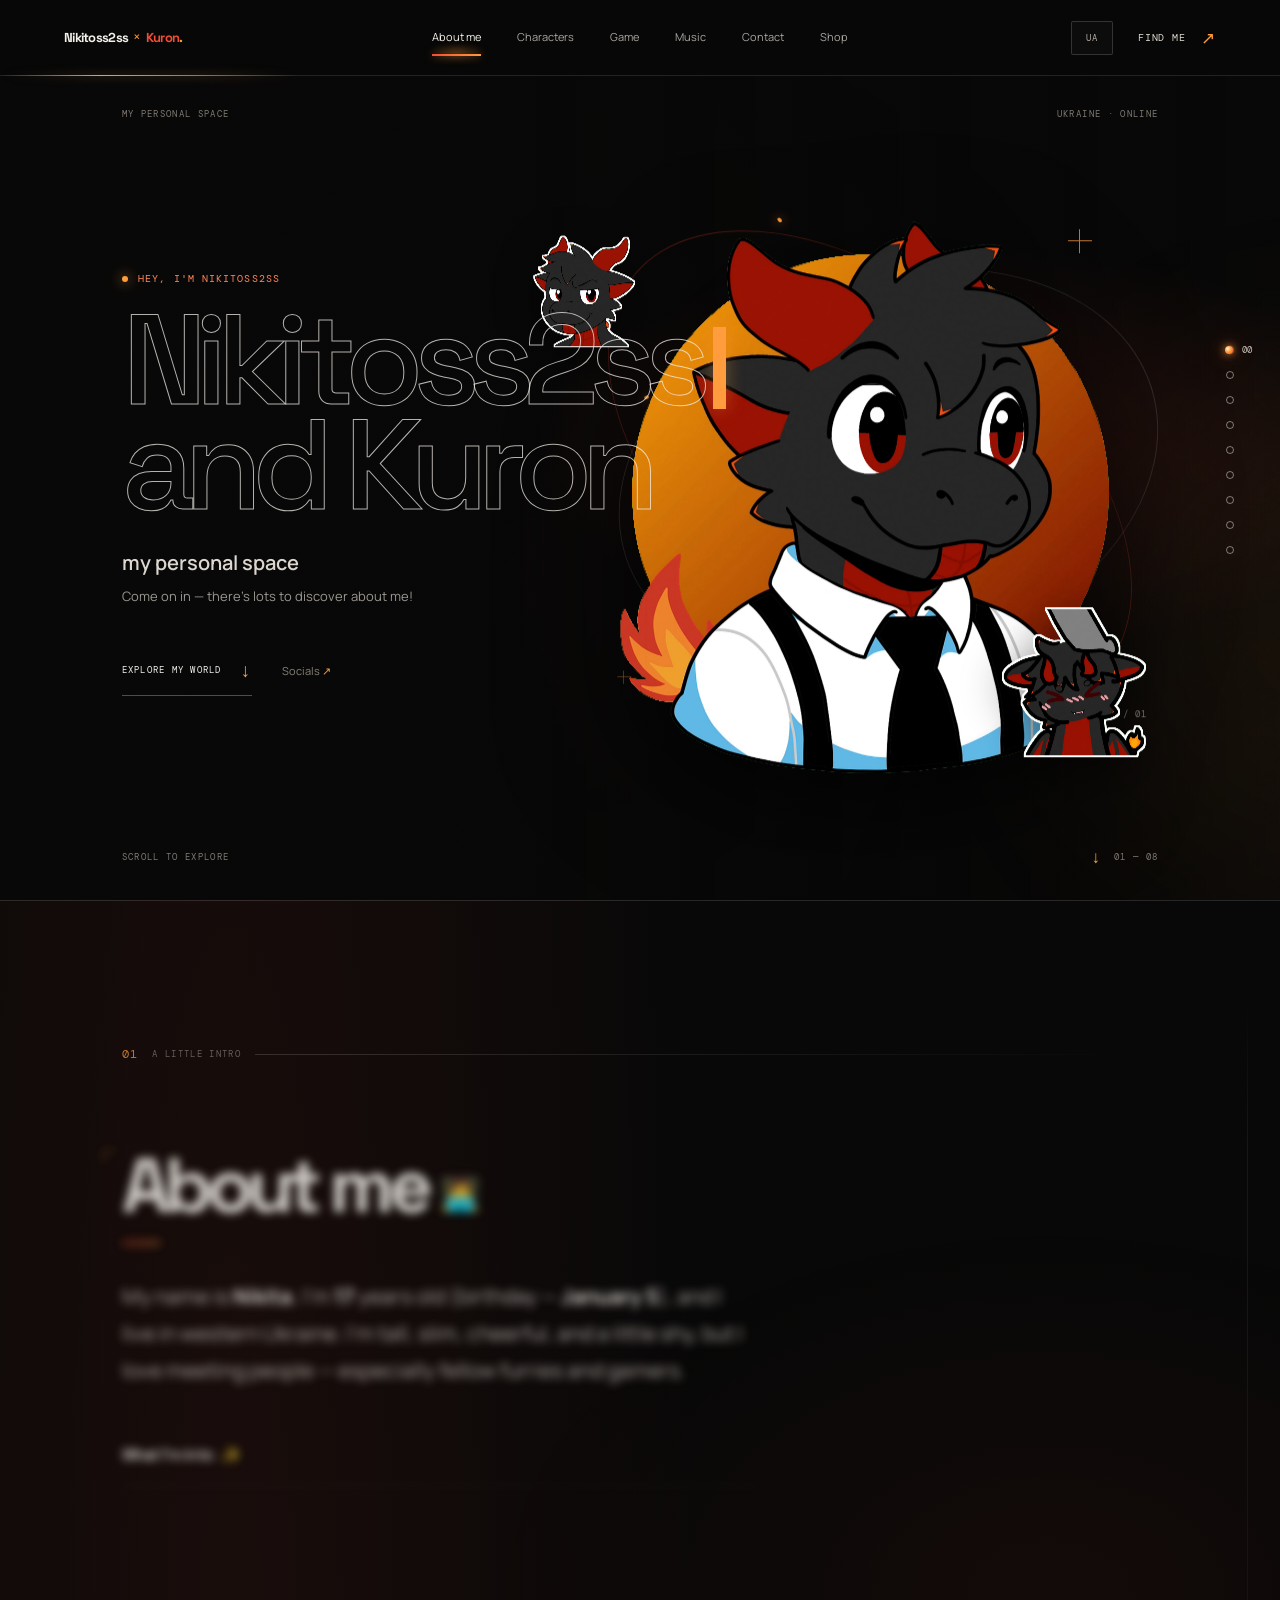
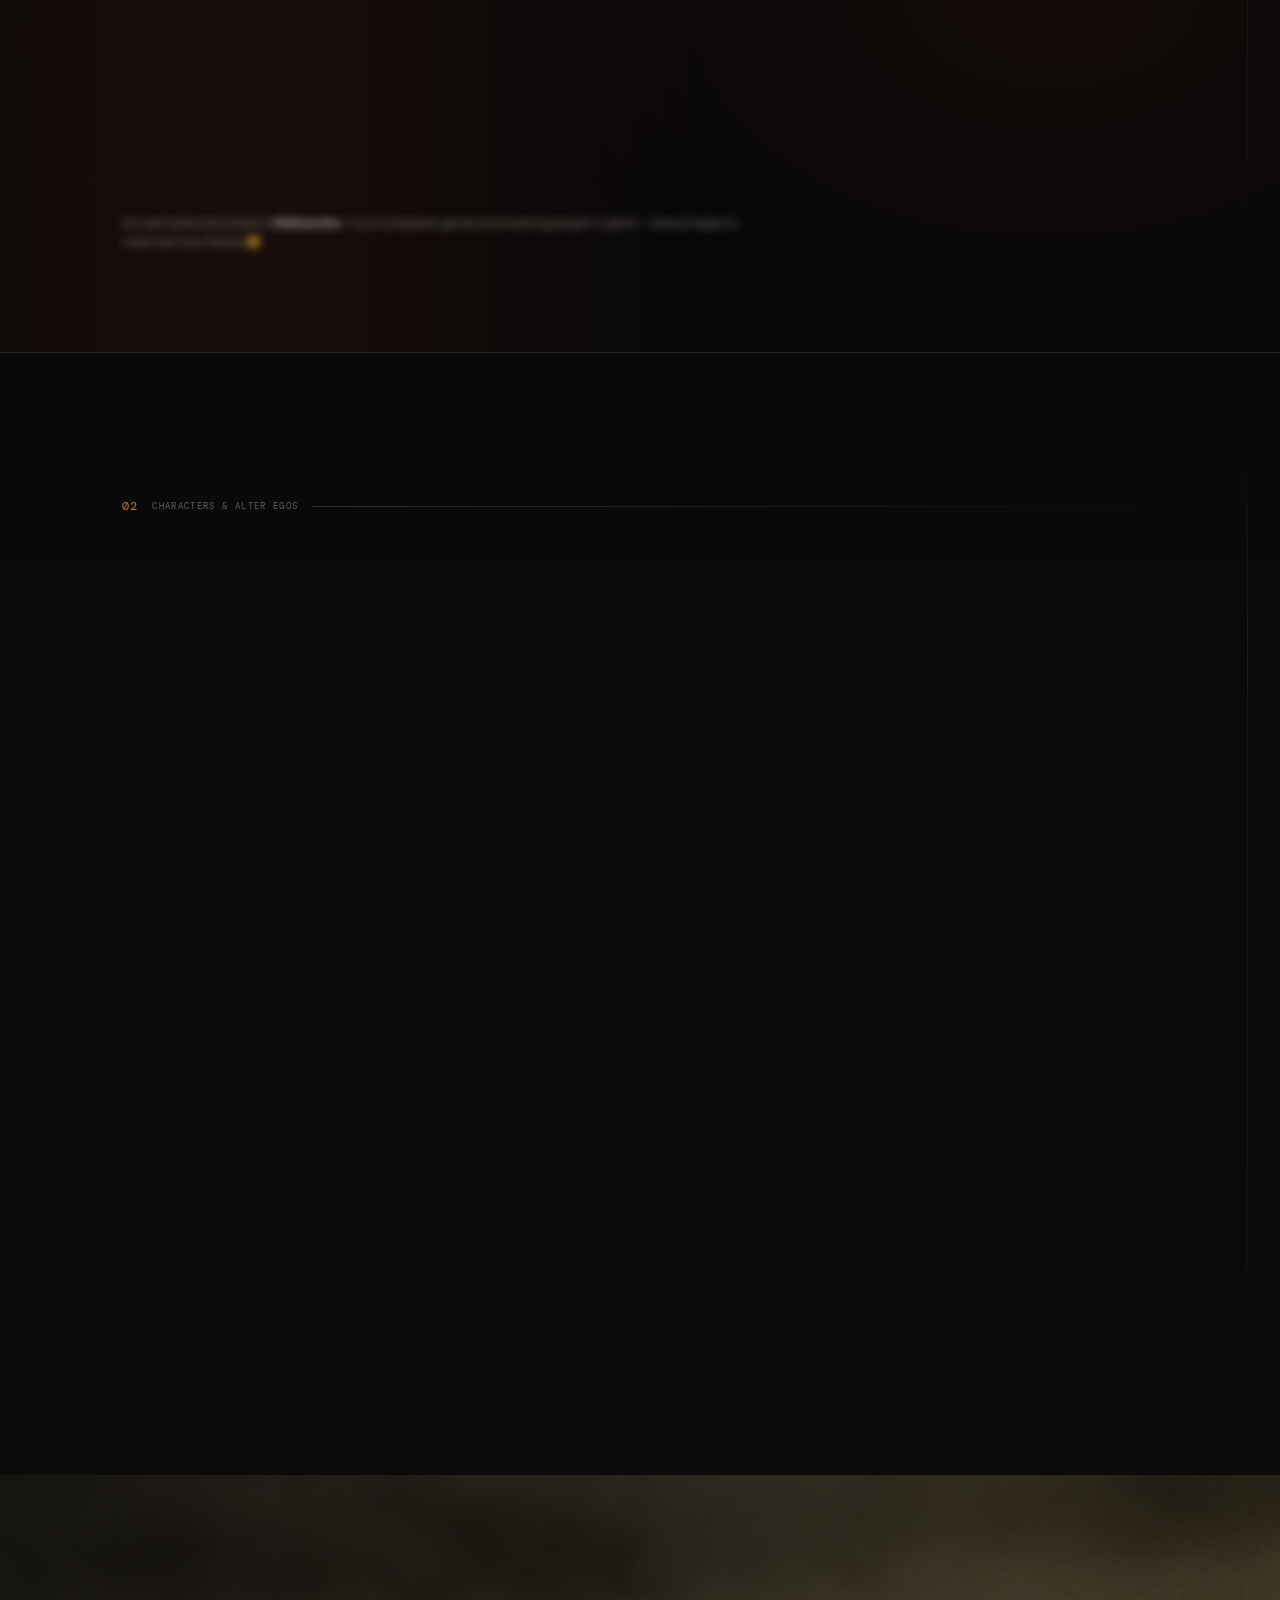
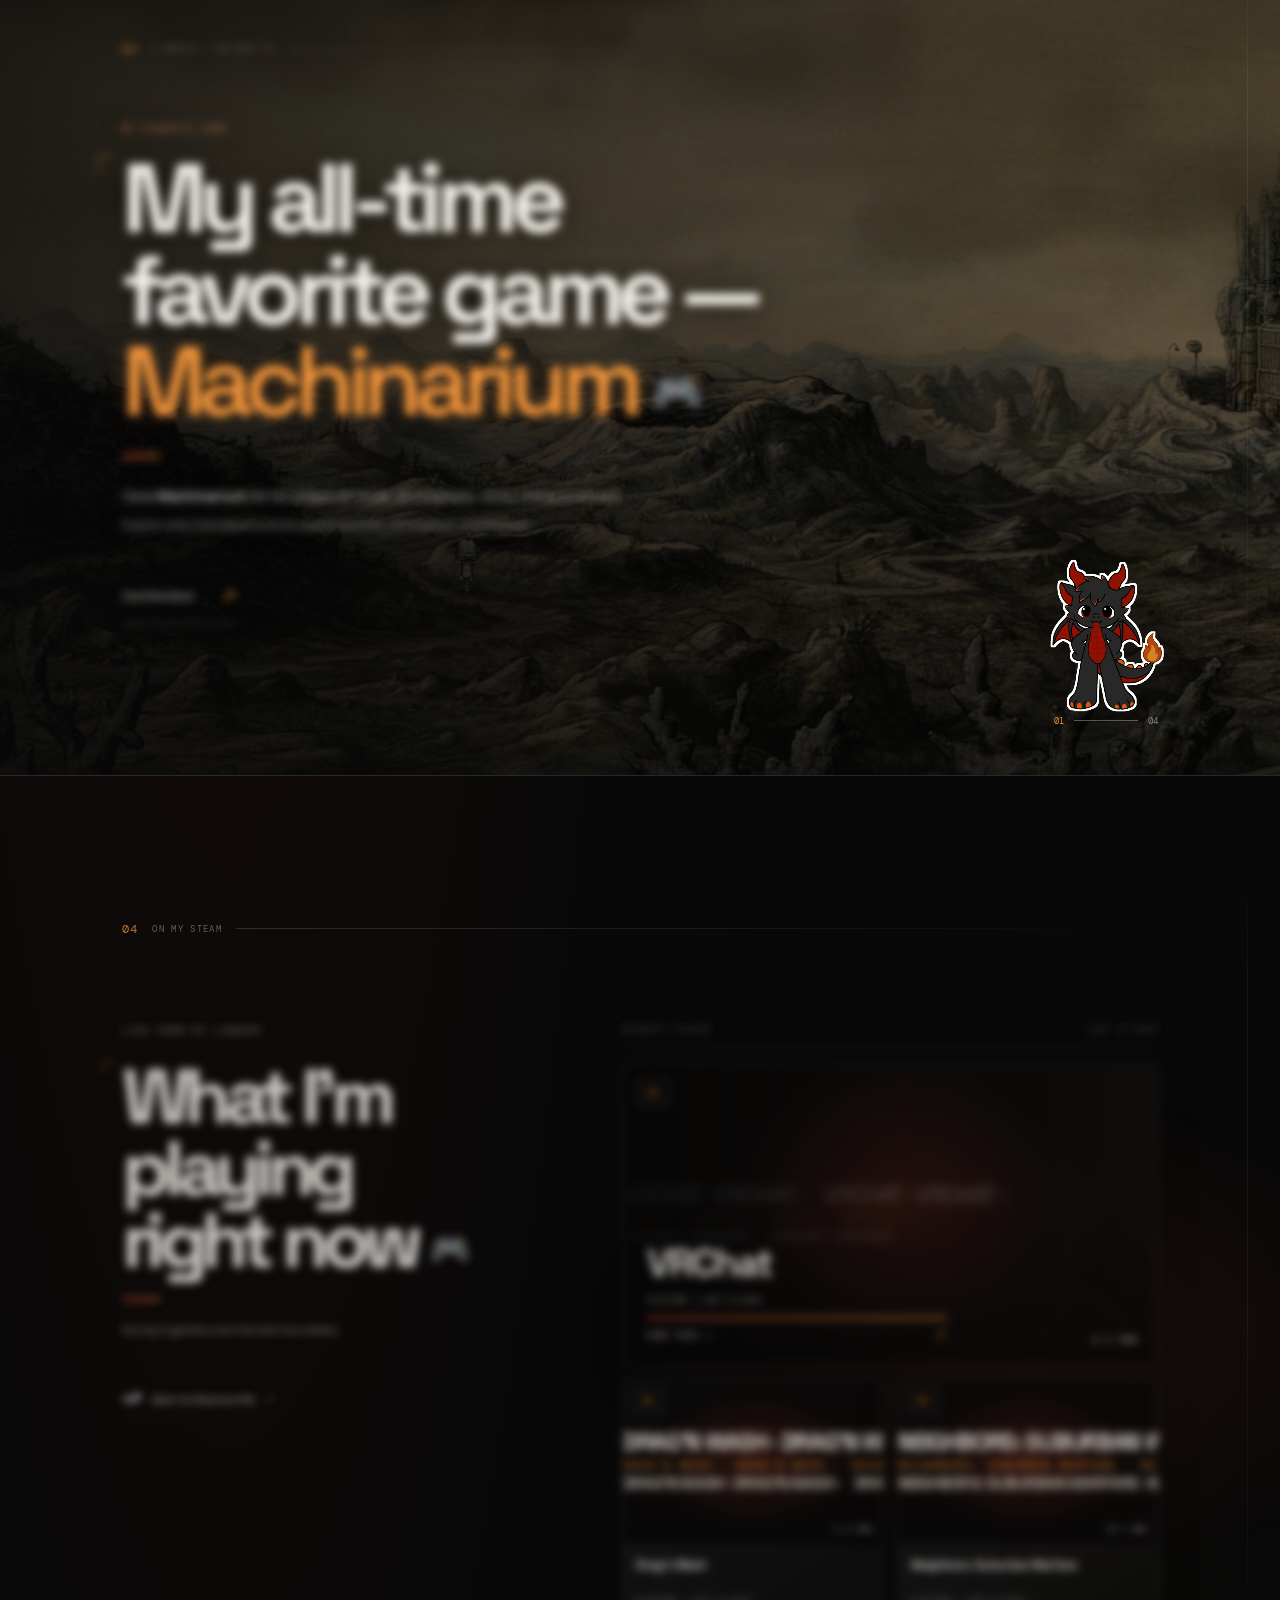
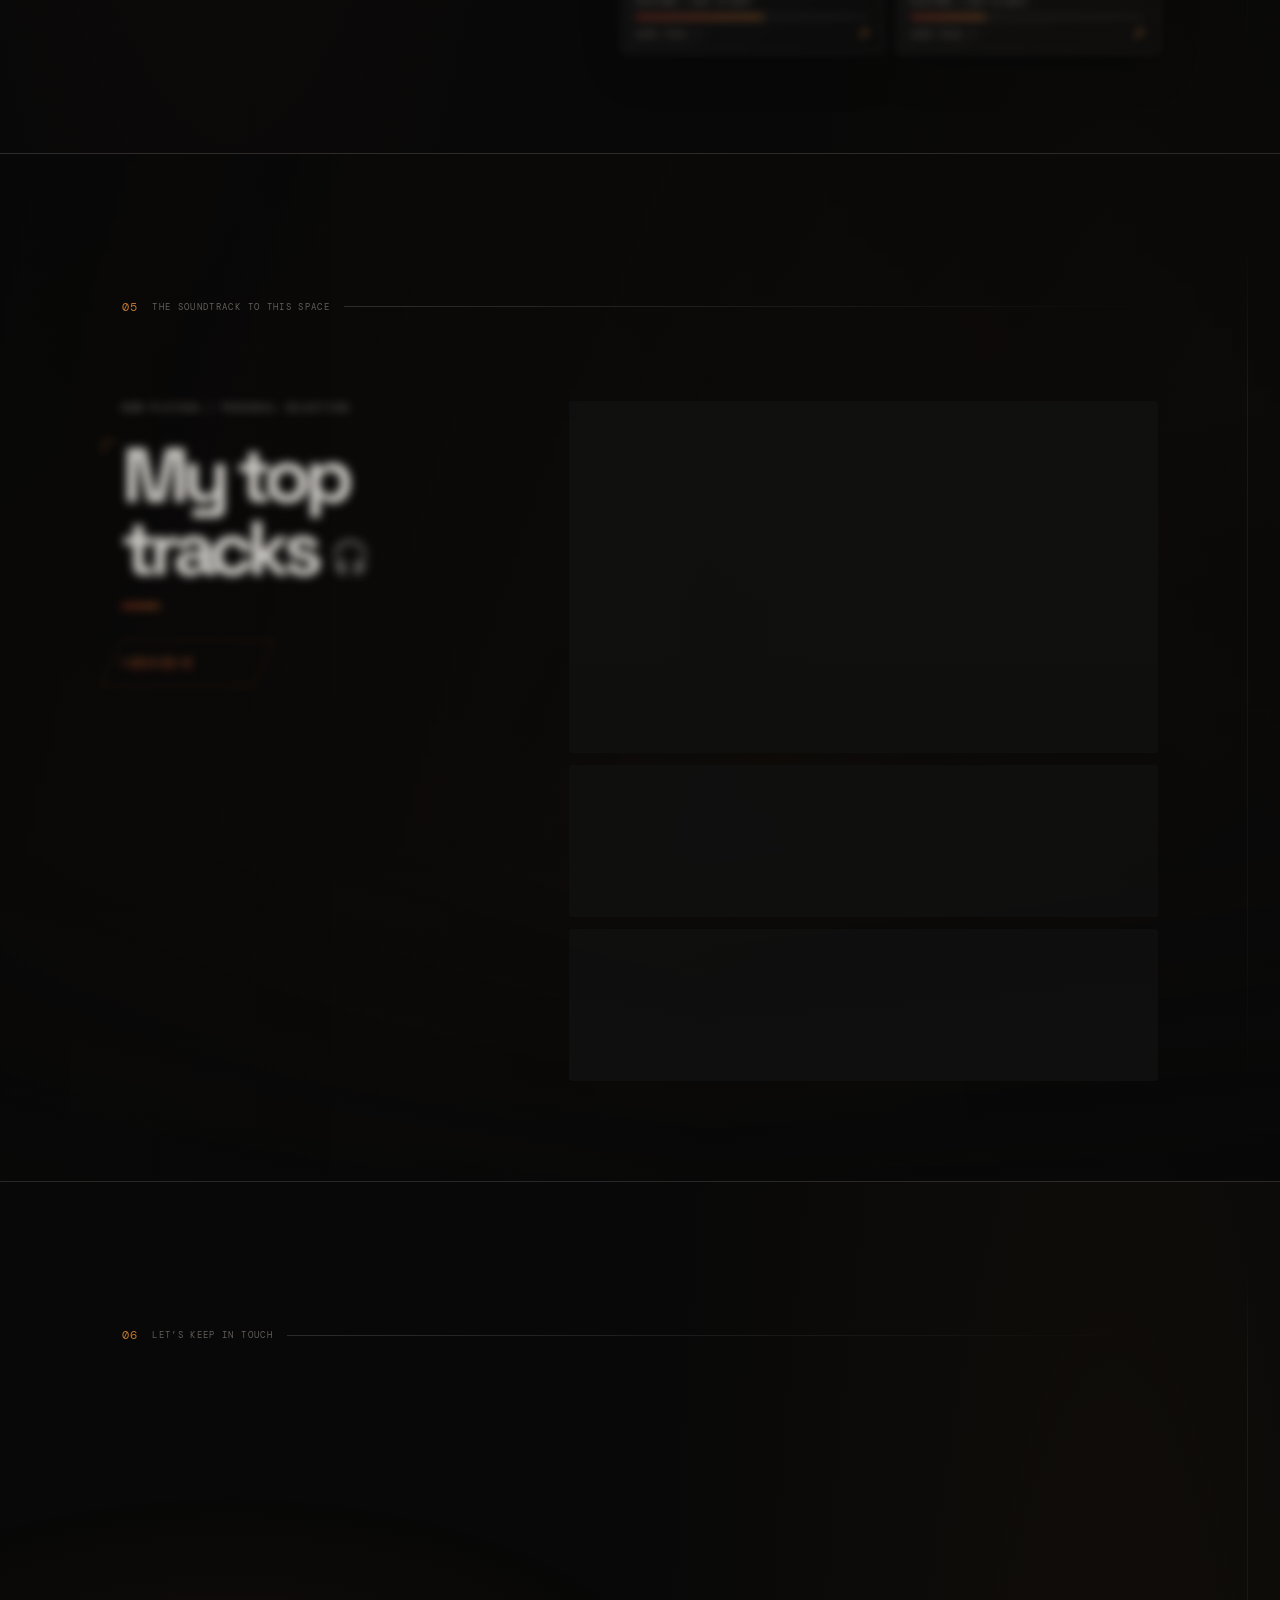
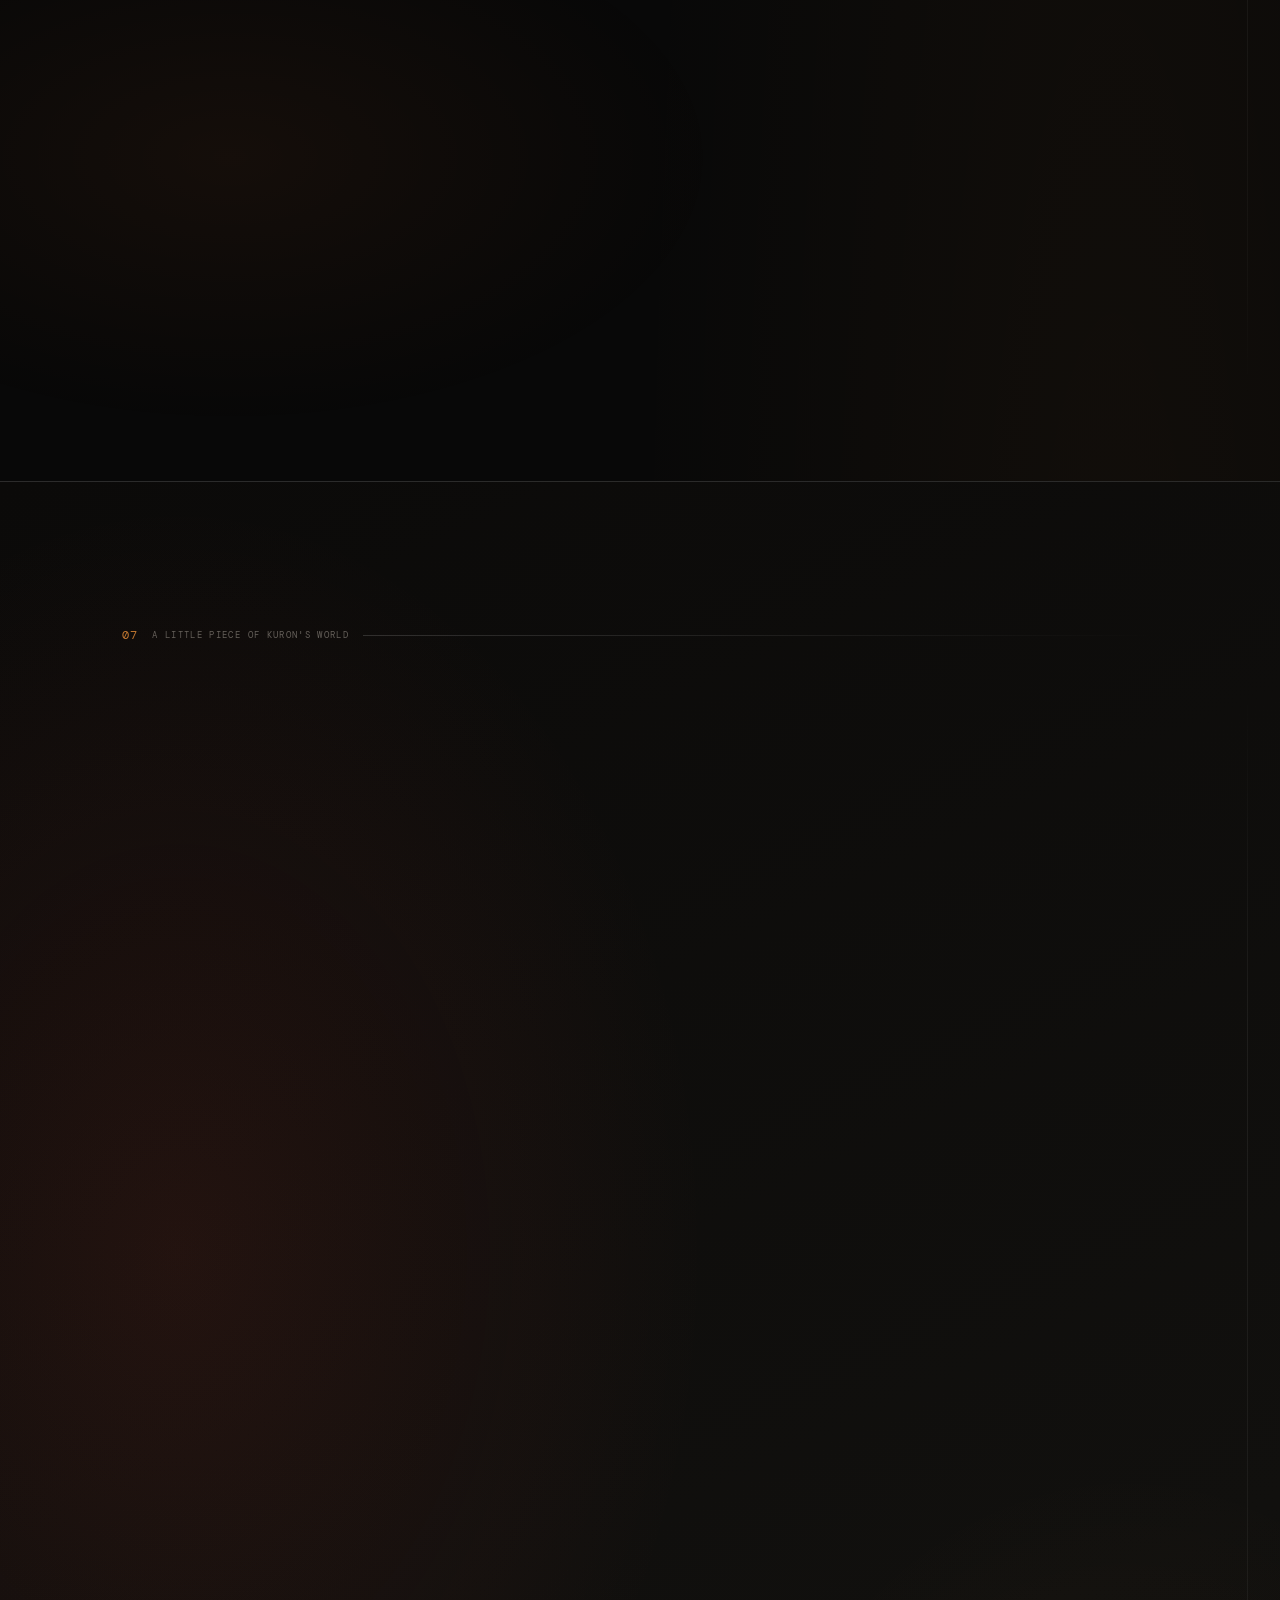
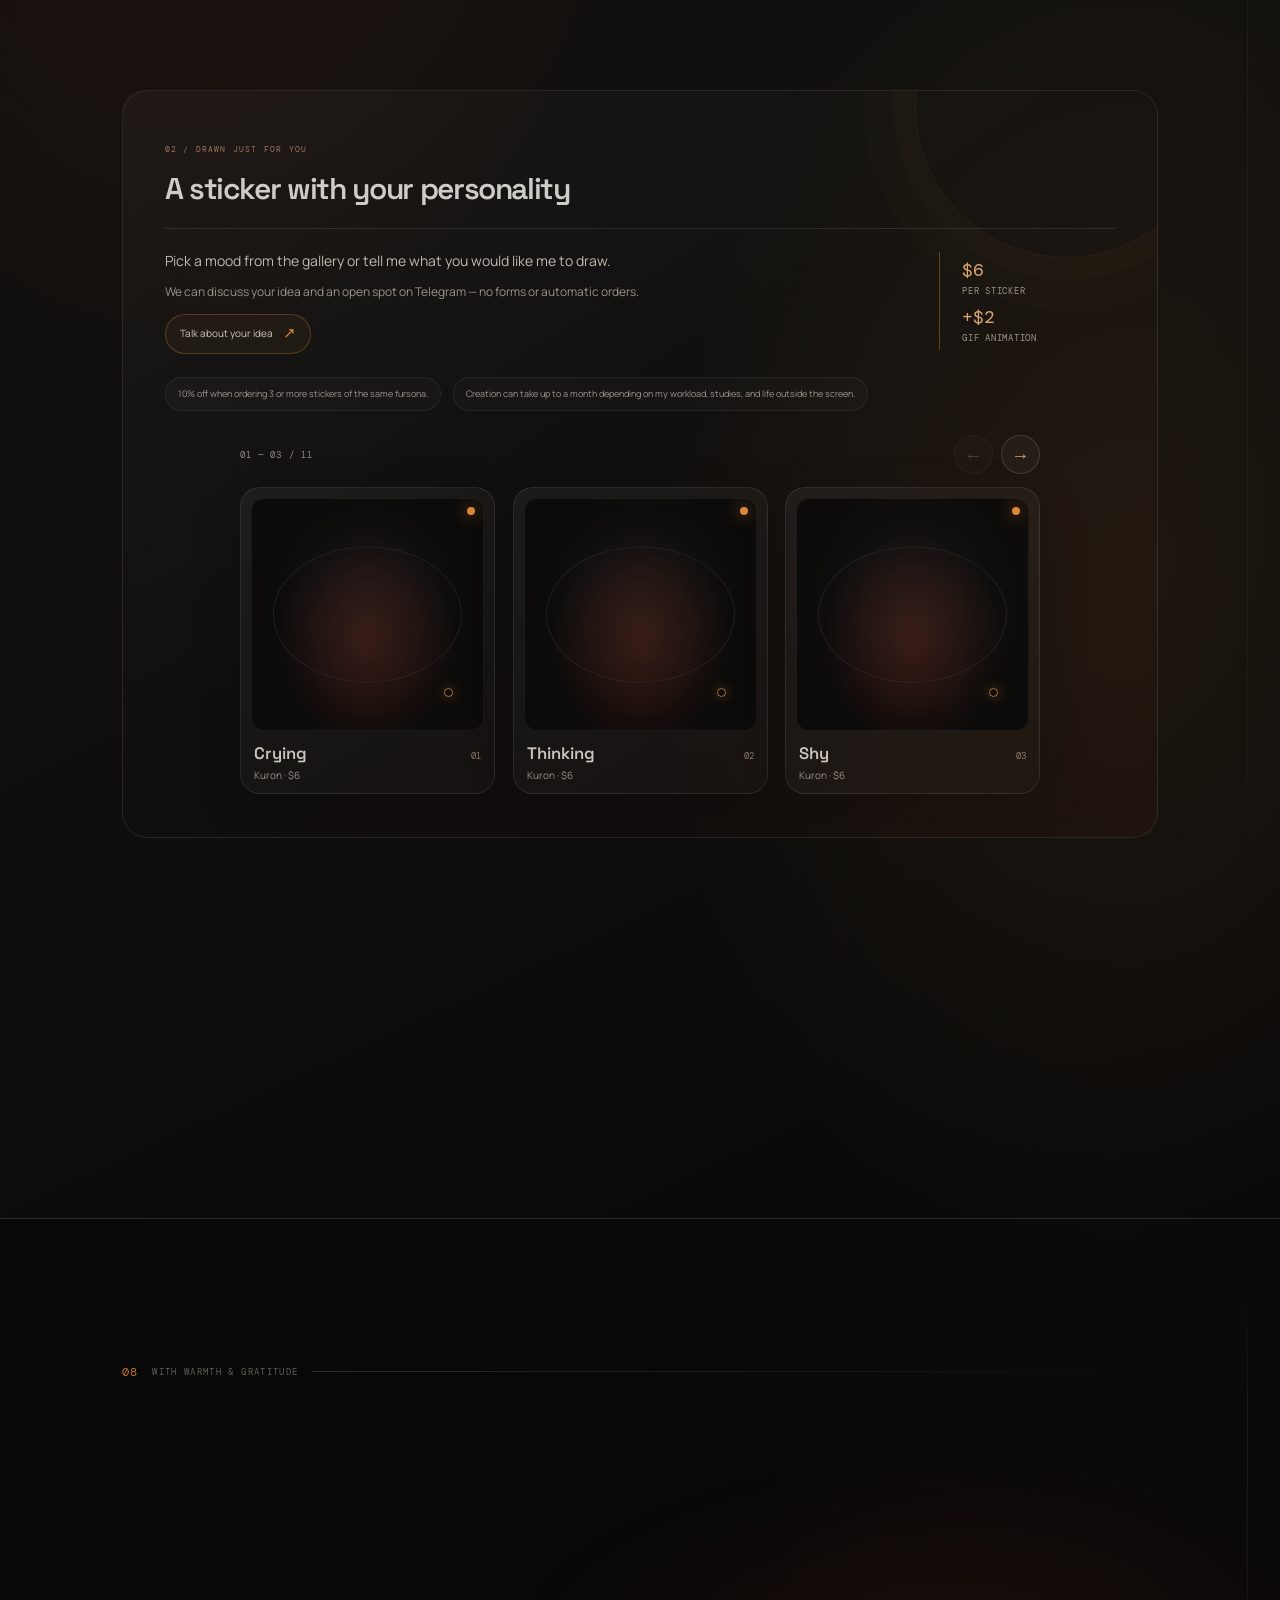
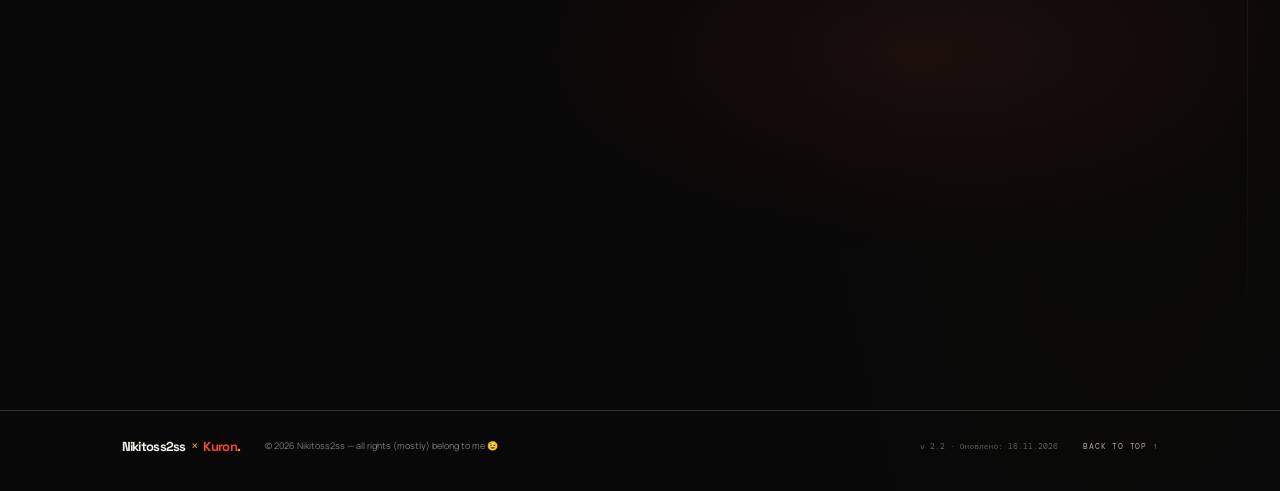
==== commit 33833f51: "Add files via upload" ====
--- a/index.html
+++ b/index.html
@@ -30,8 +30,8 @@
   <link rel="preconnect" href="https://fonts.googleapis.com" />
   <link rel="preconnect" href="https://fonts.gstatic.com" crossorigin />
   <link href="https://fonts.googleapis.com/css2?family=DM+Mono:wght@400;500&family=Manrope:wght@400;500;600;700;800&family=Onest:wght@400;500;600;700;800&family=Space+Grotesk:wght@400;500;600;700&display=swap" rel="stylesheet" />
-  <link rel="stylesheet" href="styles.css?v=5.17" />
-  <script src="script.js?v=5.17" defer></script>
+  <link rel="stylesheet" href="styles.css?v=5.20" />
+  <script src="script.js?v=5.20" defer></script>
   <link rel="icon" href="Icons/Card.png" />
 </head>
 <body class="is-loading">
@@ -98,7 +98,7 @@
         <div class="hero-orbit orbit-one"></div><div class="hero-orbit orbit-two"></div>
         <div class="hero-crosshair crosshair-one"></div><div class="hero-crosshair crosshair-two"></div>
         <div class="hero-art-index">KURON / 01</div>
-        <video class="hero-avatar-video" muted autoplay loop playsinline preload="none" aria-hidden="true"></video>
+        <video class="hero-avatar-video" muted autoplay loop playsinline preload="none" poster="Images/avatar.png" aria-hidden="true"></video>
         <img data-fallback="Images/avatar.png" alt="" class="hero-avatar" decoding="async" width="640" height="640">
         <video class="sticker-float sticker-joy" data-sticker="Stickers/enjoyed_converted.webm" muted loop playsinline preload="none" aria-hidden="true"></video>
         <video class="sticker-float sticker-smirk" data-sticker="Stickers/smirking%20face_converted.webm" muted loop playsinline preload="none" aria-hidden="true"></video>
@@ -194,13 +194,7 @@
       <div class="scene-heading"><span class="scene-number">05</span><span class="scene-kicker">САУНДТРЕК ЦЬОГО ПРОСТОРУ</span><span class="scene-rule"></span></div>
       <div class="music-layout">
         <div class="music-intro reveal"><p class="eyebrow">NOW PLAYING / PERSONAL SELECTION</p><h2 id="music-title">Мій топ<br>пісень <span>🎧</span></h2><div class="soundwave" aria-hidden="true"><i></i><i></i><i></i><i></i><i></i><i></i><i></i><i></i><i></i><i></i><i></i><i></i></div></div>
-        <div id="music-content" class="spotify-embeds"><!-- Встав сюди iframe embed-код зі Spotify. -->
-<iframe data-testid="embed-iframe" style="border-radius:12px" src="https://open.spotify.com/embed/track/3DbBCR0XKCTorWj4GXfsnN?utm_source=generator&si=273ff3952c514b1f" width="100%" height="352" frameBorder="0" allowfullscreen="" allow="autoplay; clipboard-write; encrypted-media; fullscreen; picture-in-picture" loading="lazy"></iframe>
-<iframe data-testid="embed-iframe" style="border-radius:12px" src="https://open.spotify.com/embed/track/46T3bl93hAhSwOz7nlLRSx?utm_source=generator&si=348ac85bf9474929" width="100%" height="152" frameBorder="0" allowfullscreen="" allow="autoplay; clipboard-write; encrypted-media; fullscreen; picture-in-picture" loading="lazy"></iframe>
-<iframe data-testid="embed-iframe" style="border-radius:12px" src="https://open.spotify.com/embed/track/5oZ9avBrfVtNmYQCkhGgPQ?utm_source=generator&si=aa569efc49eb41d3" width="100%" height="152" frameBorder="0" allowfullscreen="" allow="autoplay; clipboard-write; encrypted-media; fullscreen; picture-in-picture" loading="lazy"></iframe>
-
-
-        </div>
+        <div id="music-content" class="spotify-embeds" aria-label="Топ три пісні"></div>
       </div>
     </section>
 
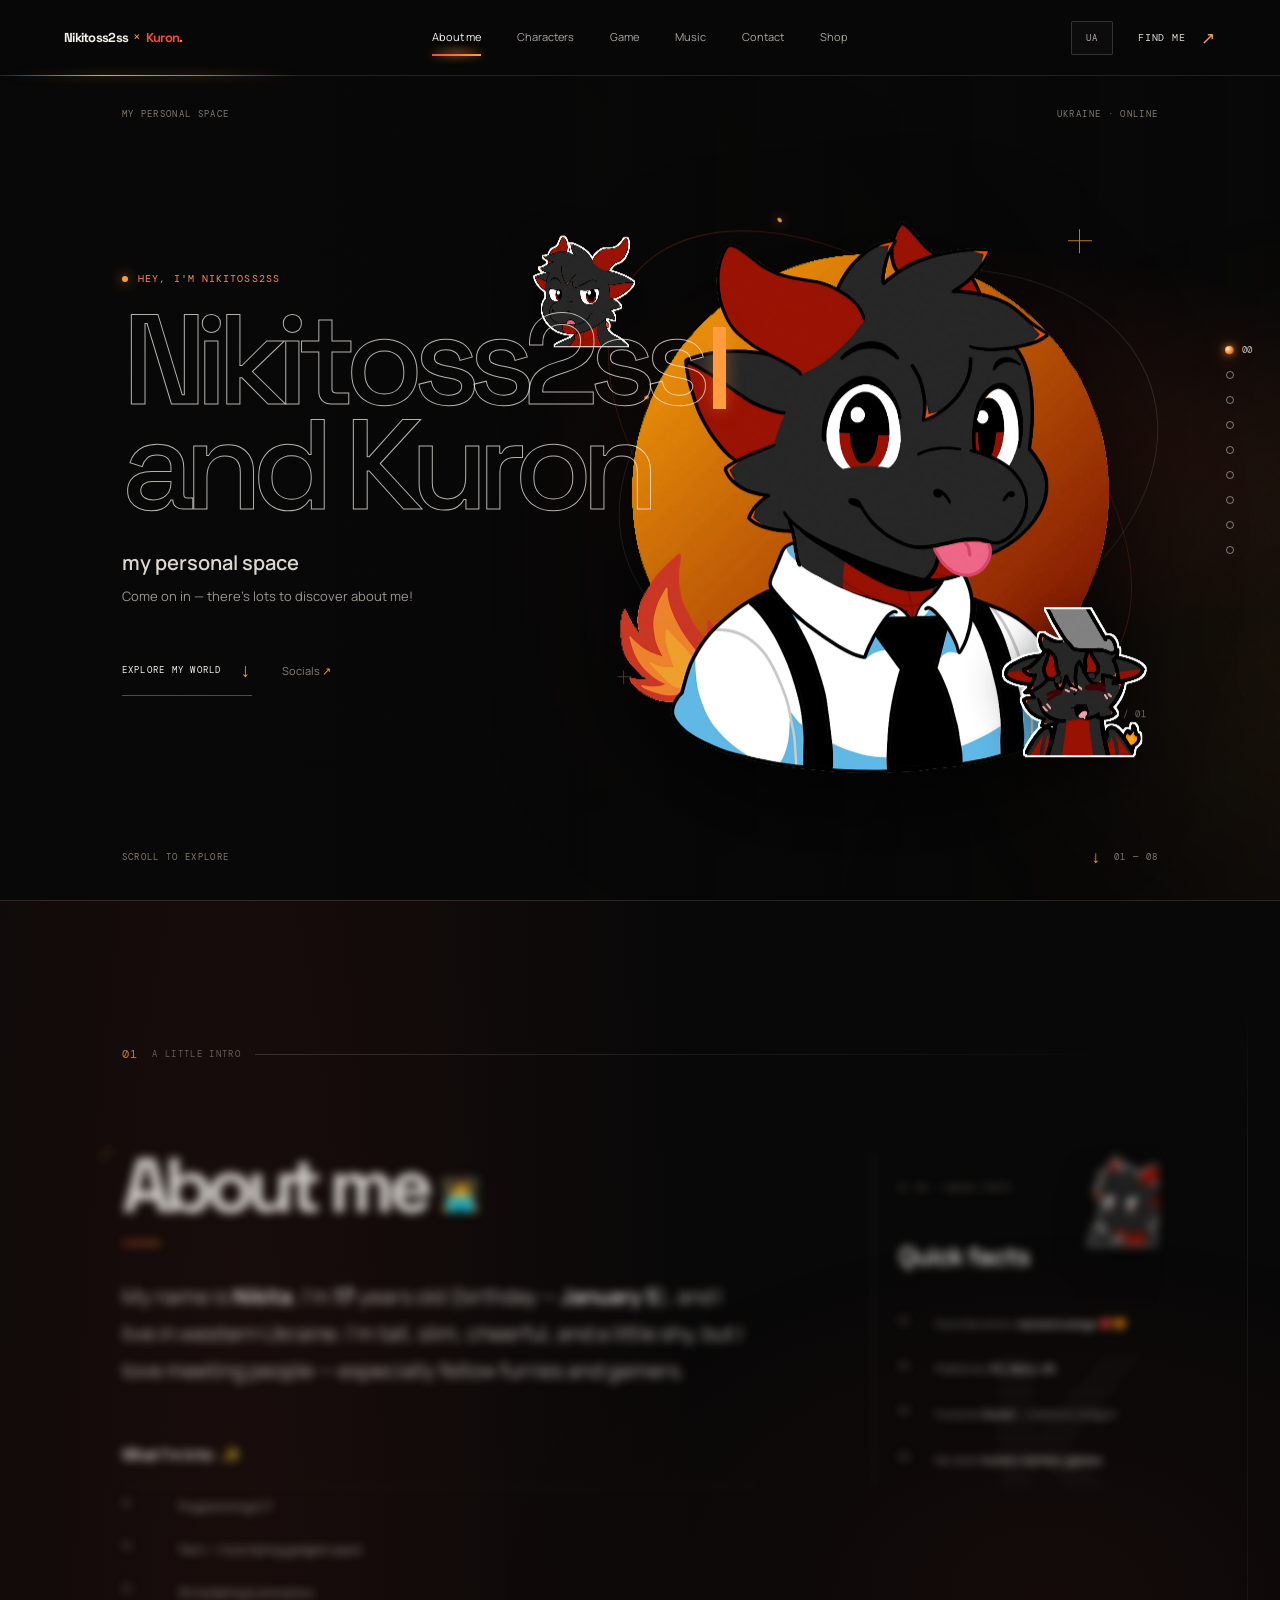
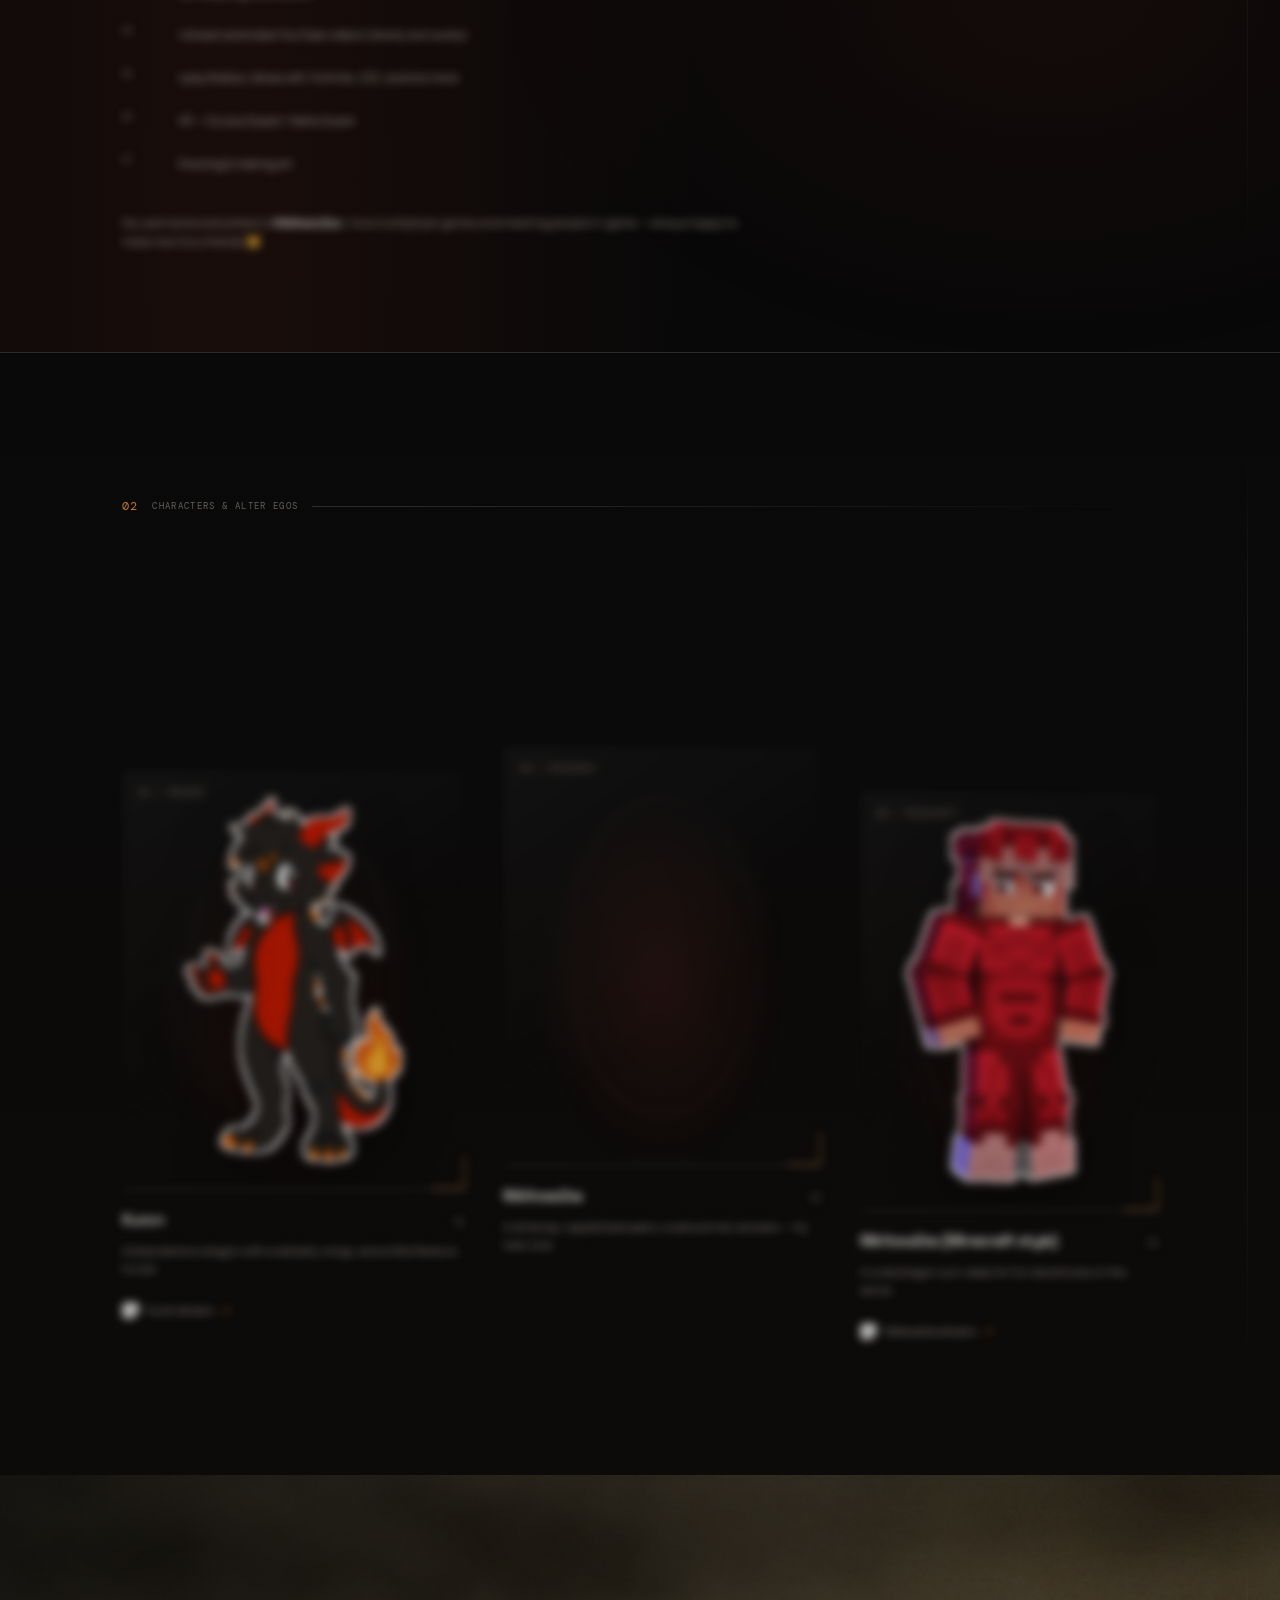
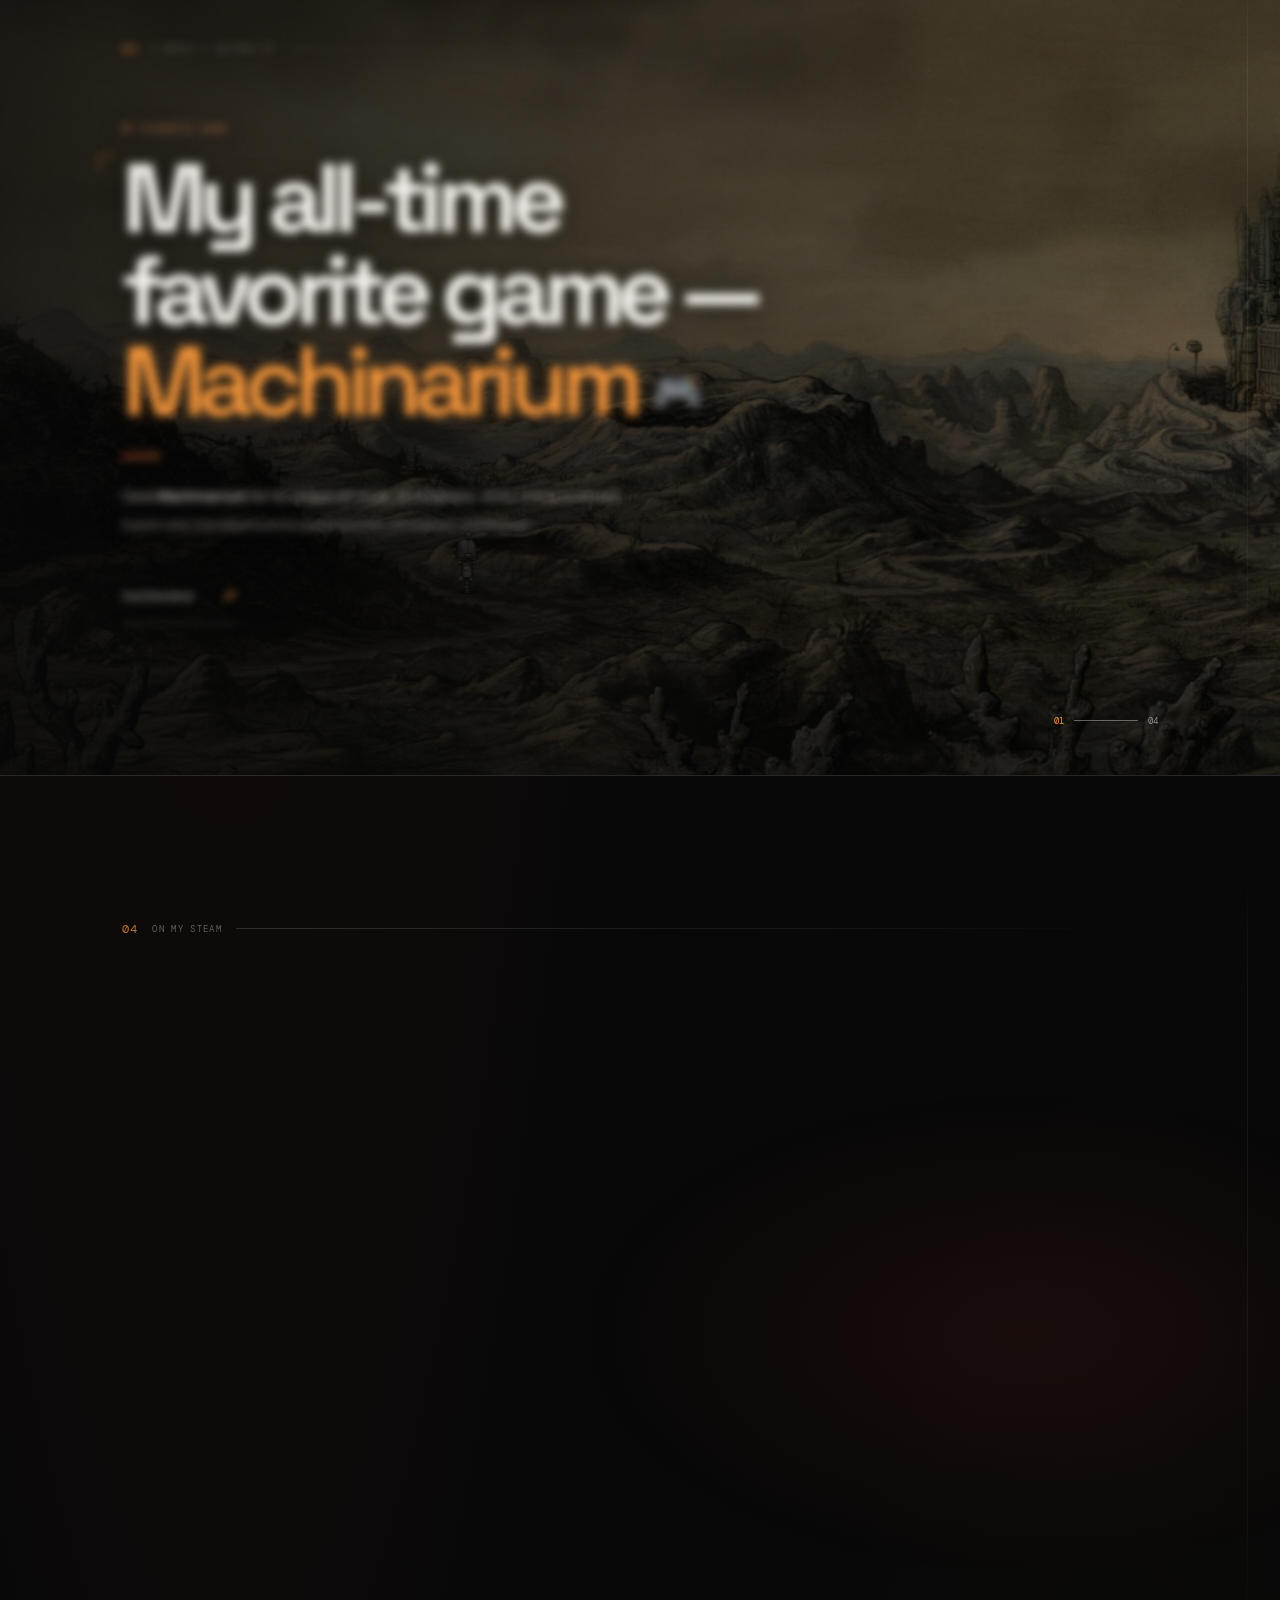
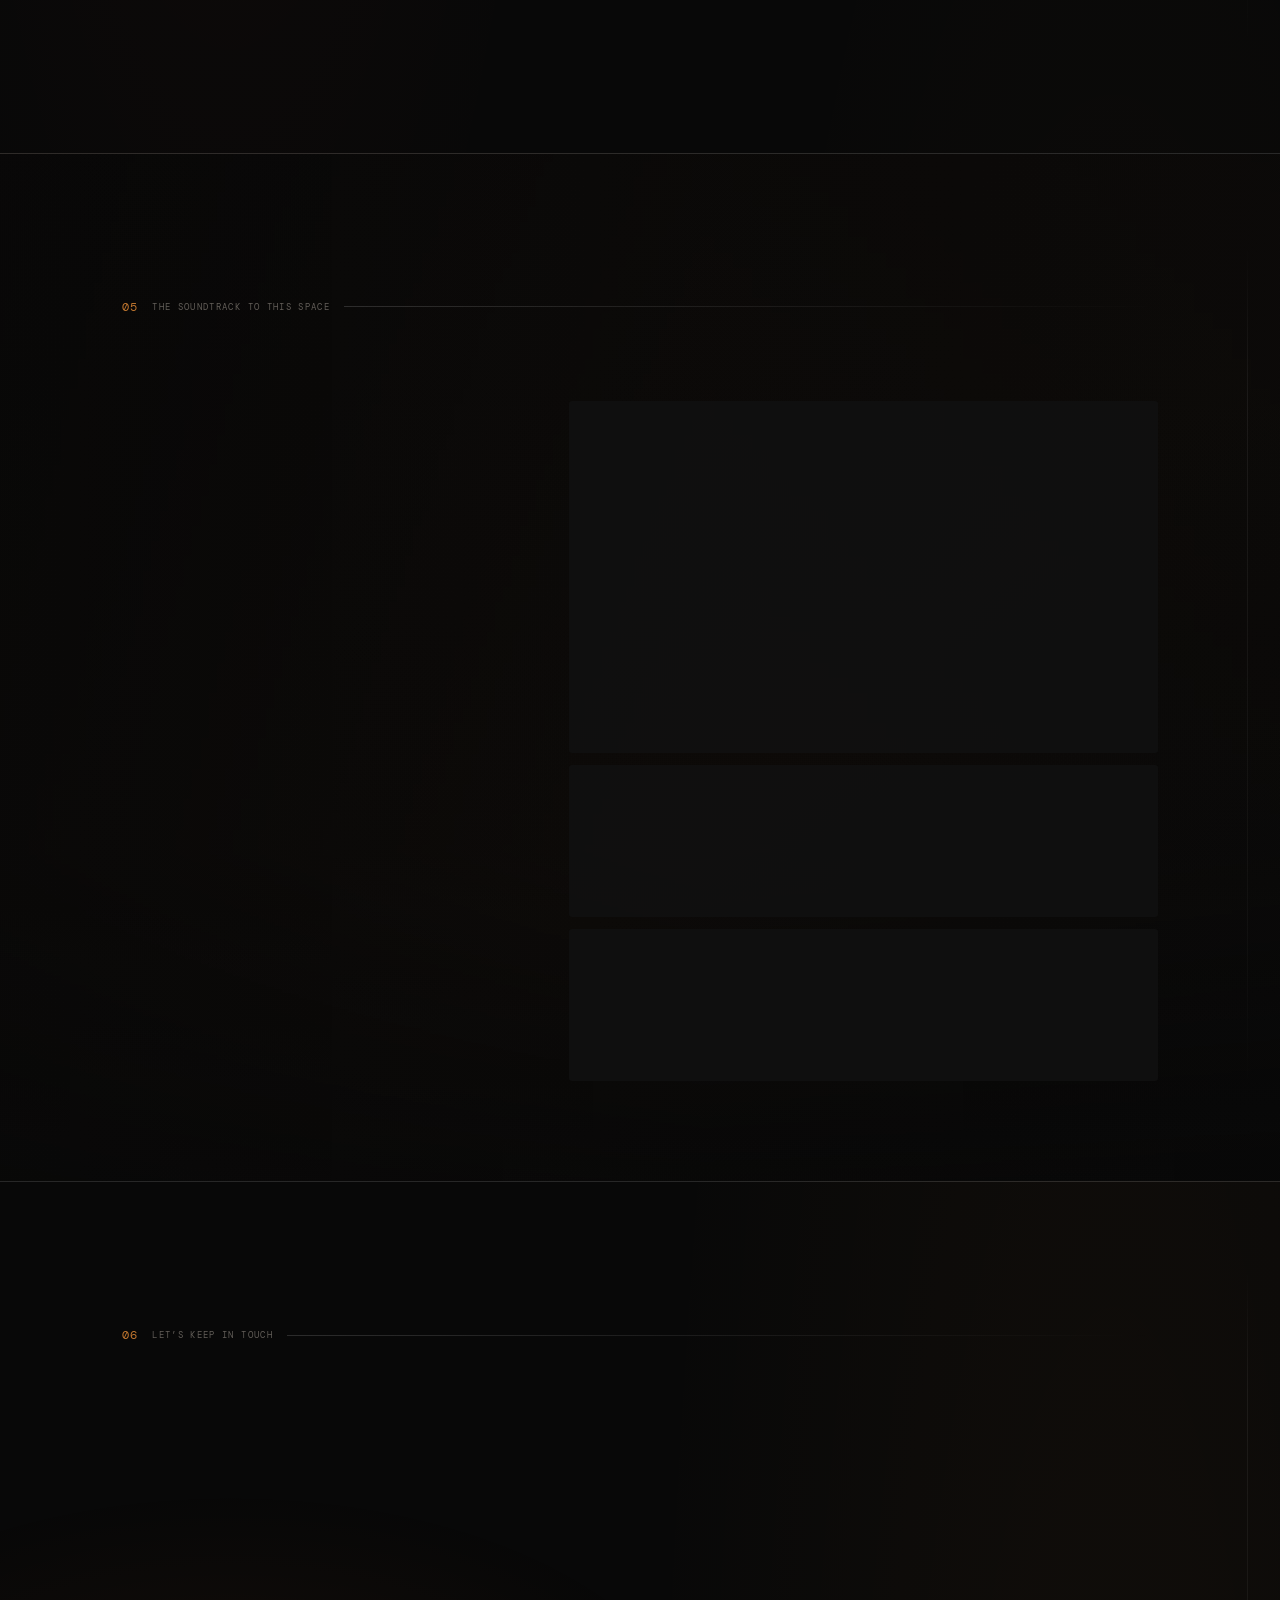
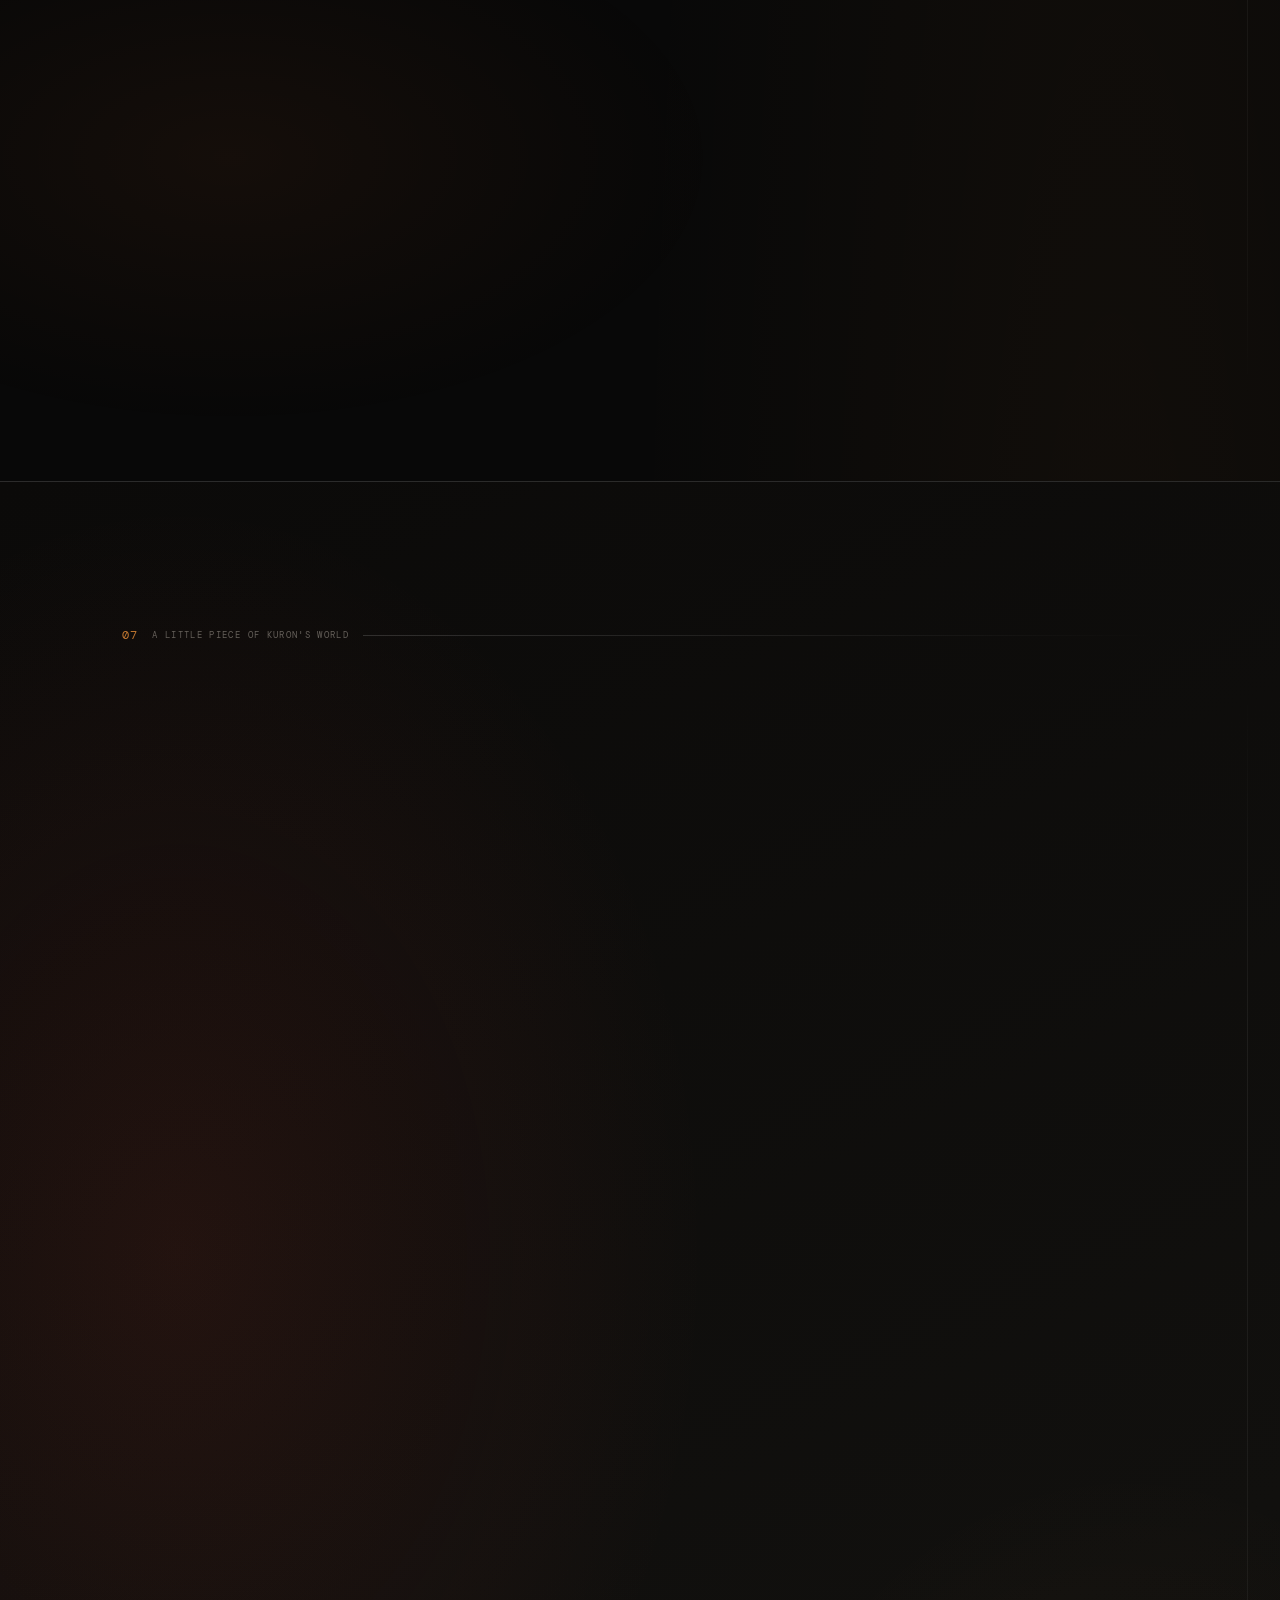
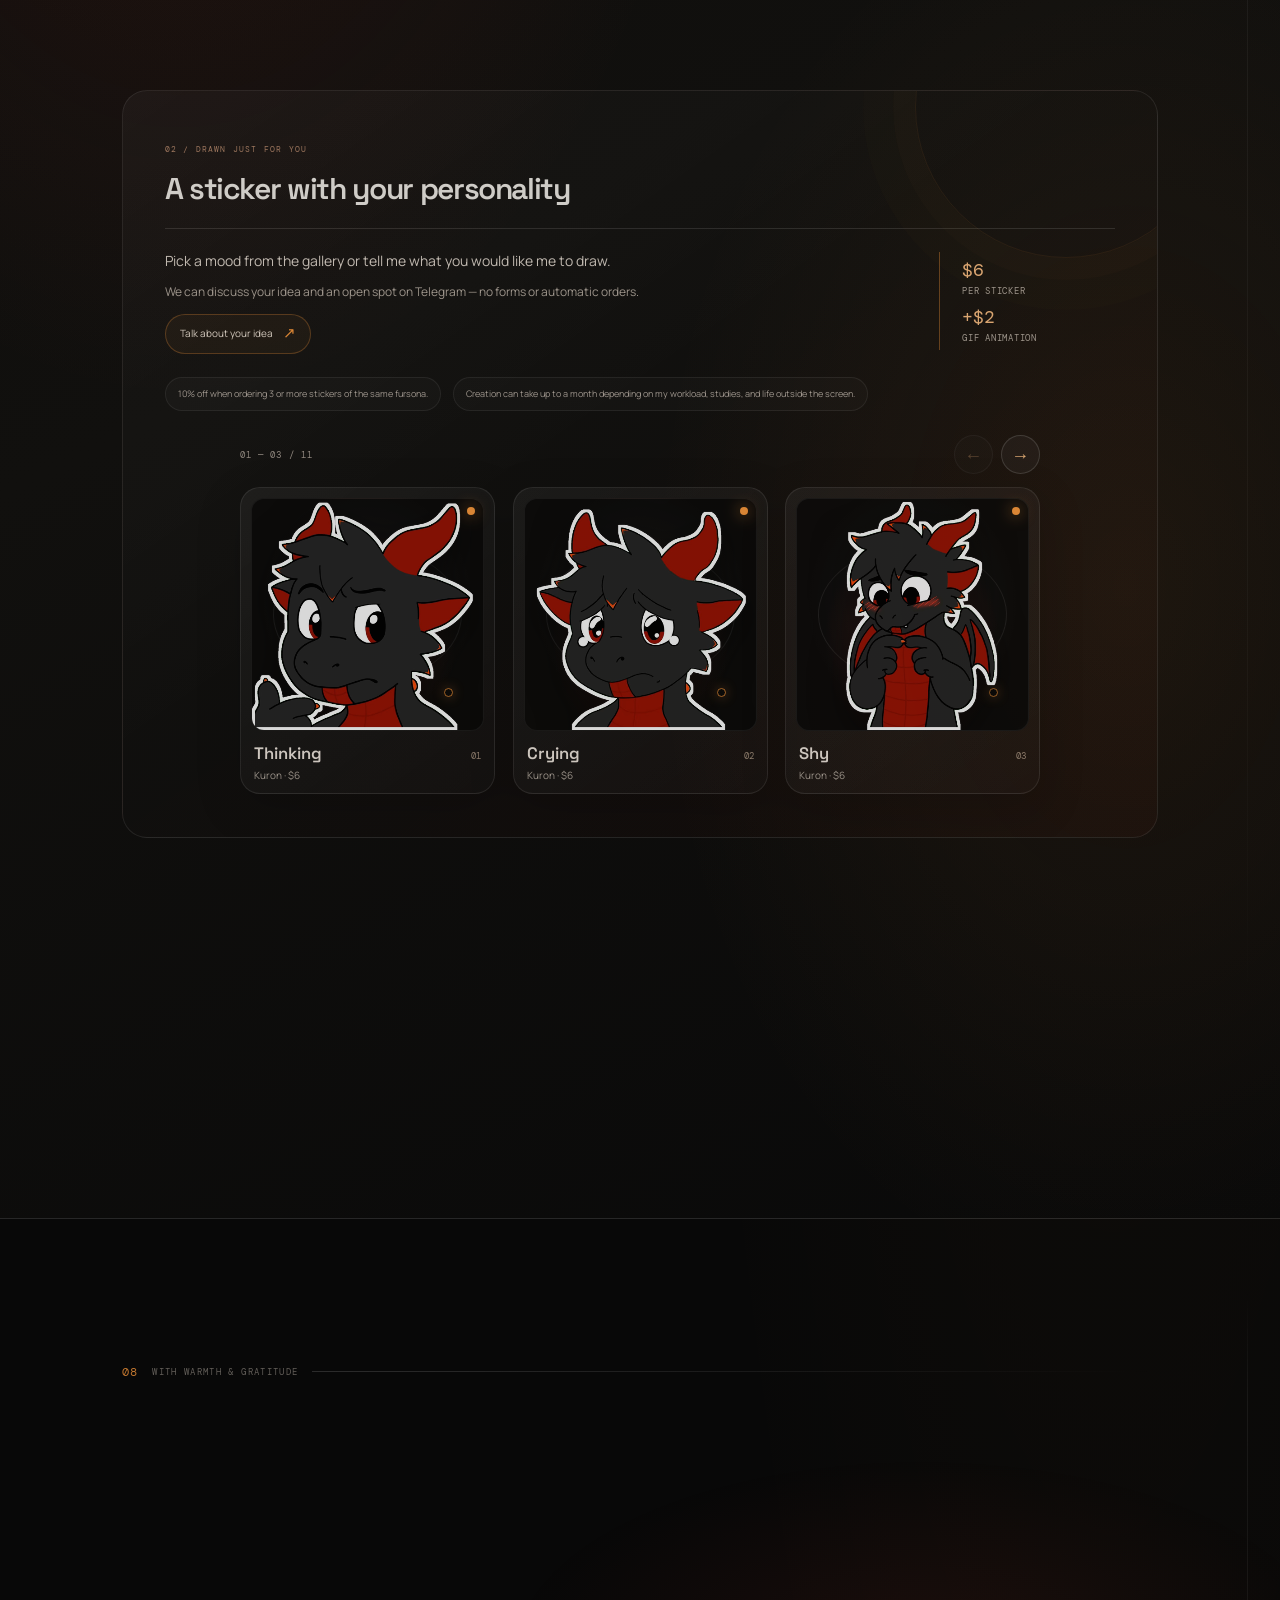
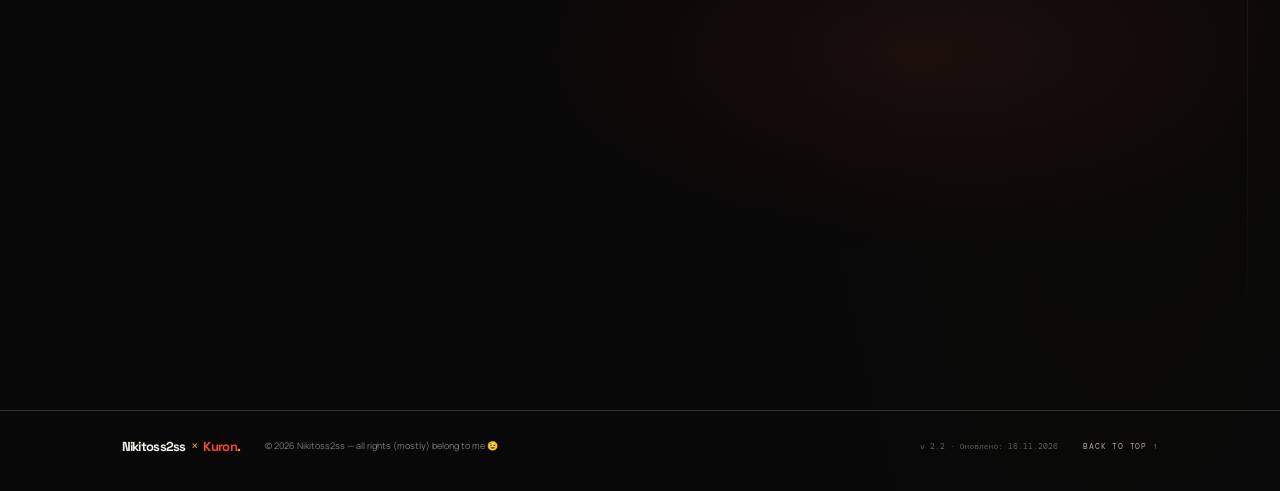
==== commit 064ea32f: "Add files via upload" ====
--- a/index.html
+++ b/index.html
@@ -31,7 +31,7 @@
   <link rel="preconnect" href="https://fonts.gstatic.com" crossorigin />
   <link href="https://fonts.googleapis.com/css2?family=DM+Mono:wght@400;500&family=Manrope:wght@400;500;600;700;800&family=Onest:wght@400;500;600;700;800&family=Space+Grotesk:wght@400;500;600;700&display=swap" rel="stylesheet" />
   <link rel="stylesheet" href="styles.css?v=5.20" />
-  <script src="script.js?v=5.20" defer></script>
+  <script src="script.js?v=5.22" defer></script>
   <link rel="icon" href="Icons/Card.png" />
 </head>
 <body class="is-loading">
@@ -189,7 +189,7 @@
     </section>
 
     <section id="music" class="scene music-scene" aria-labelledby="music-title">
-      <video class="music-film" aria-hidden="true" muted playsinline loop preload="none" poster="Images/cover.jpg"></video>
+      <video class="music-film" aria-hidden="true" muted playsinline loop preload="none"></video>
       <div class="music-film-shade" aria-hidden="true"></div>
       <div class="scene-heading"><span class="scene-number">05</span><span class="scene-kicker">САУНДТРЕК ЦЬОГО ПРОСТОРУ</span><span class="scene-rule"></span></div>
       <div class="music-layout">
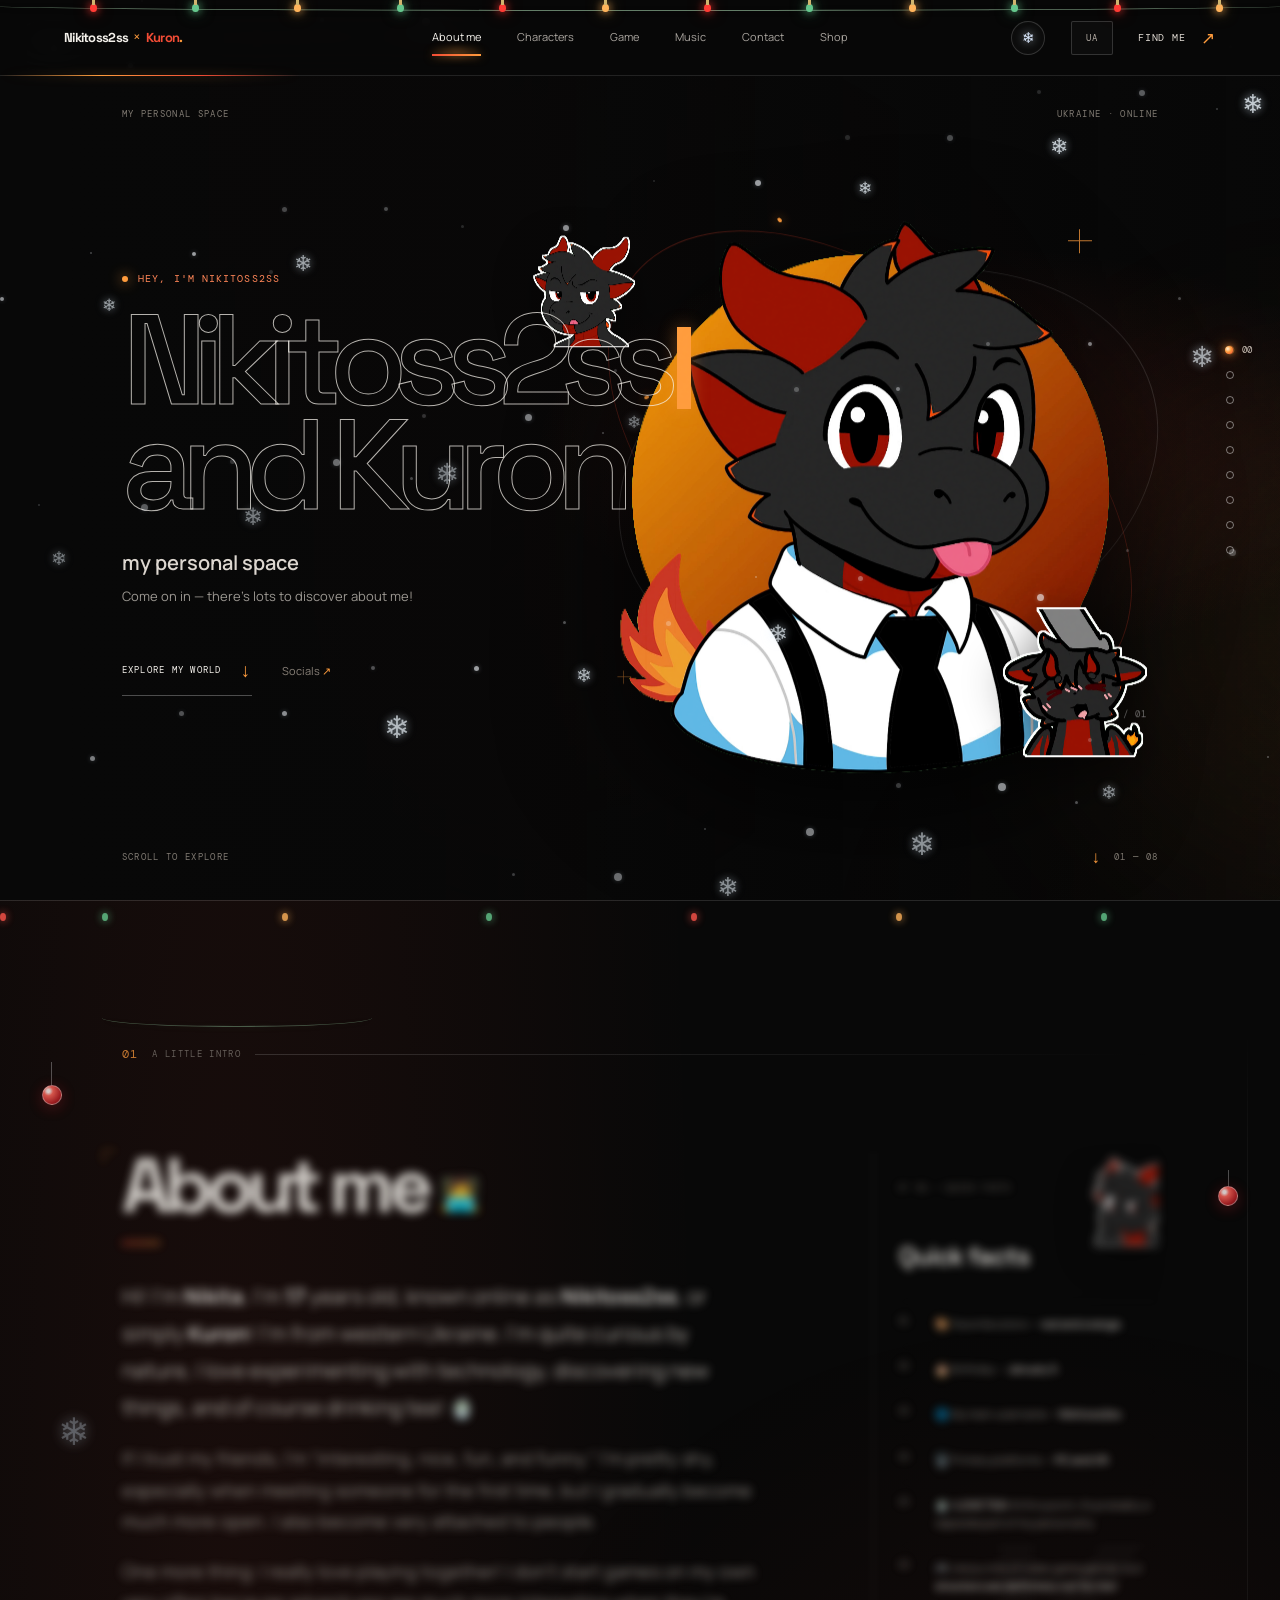
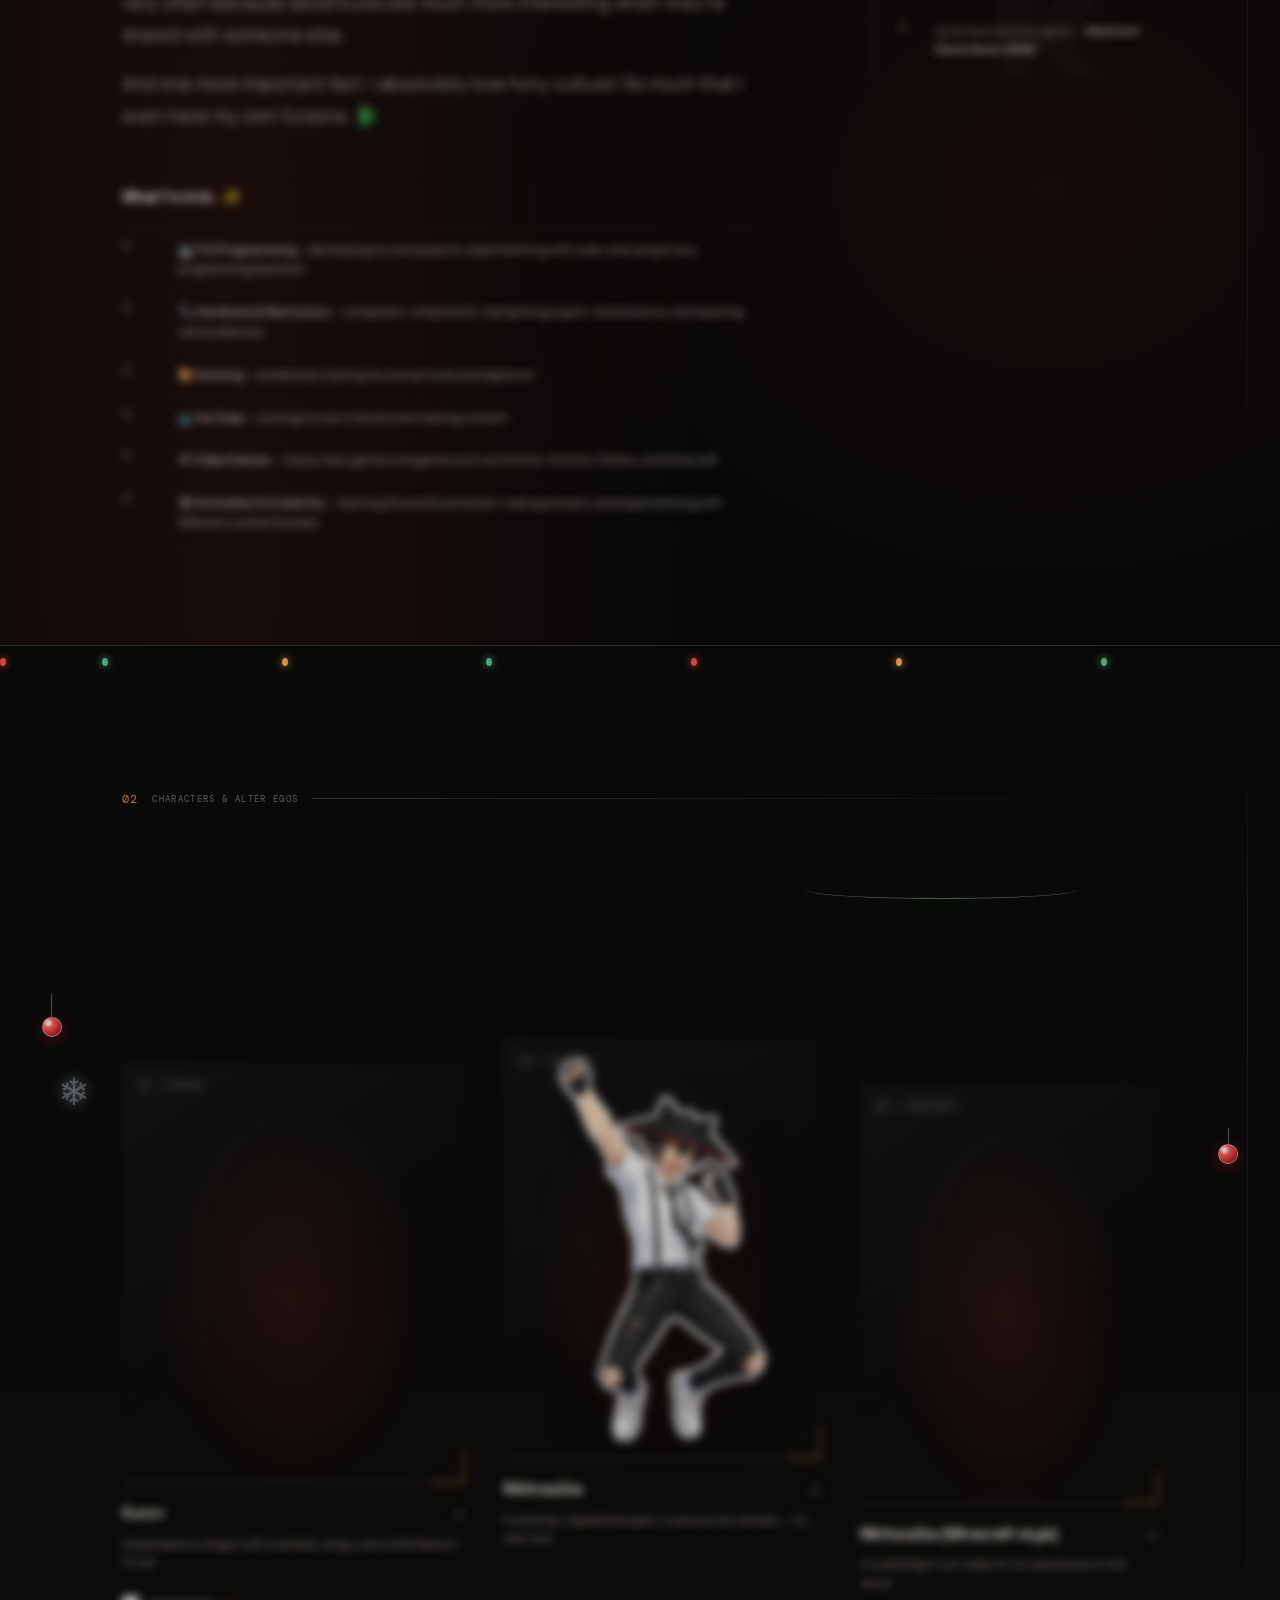
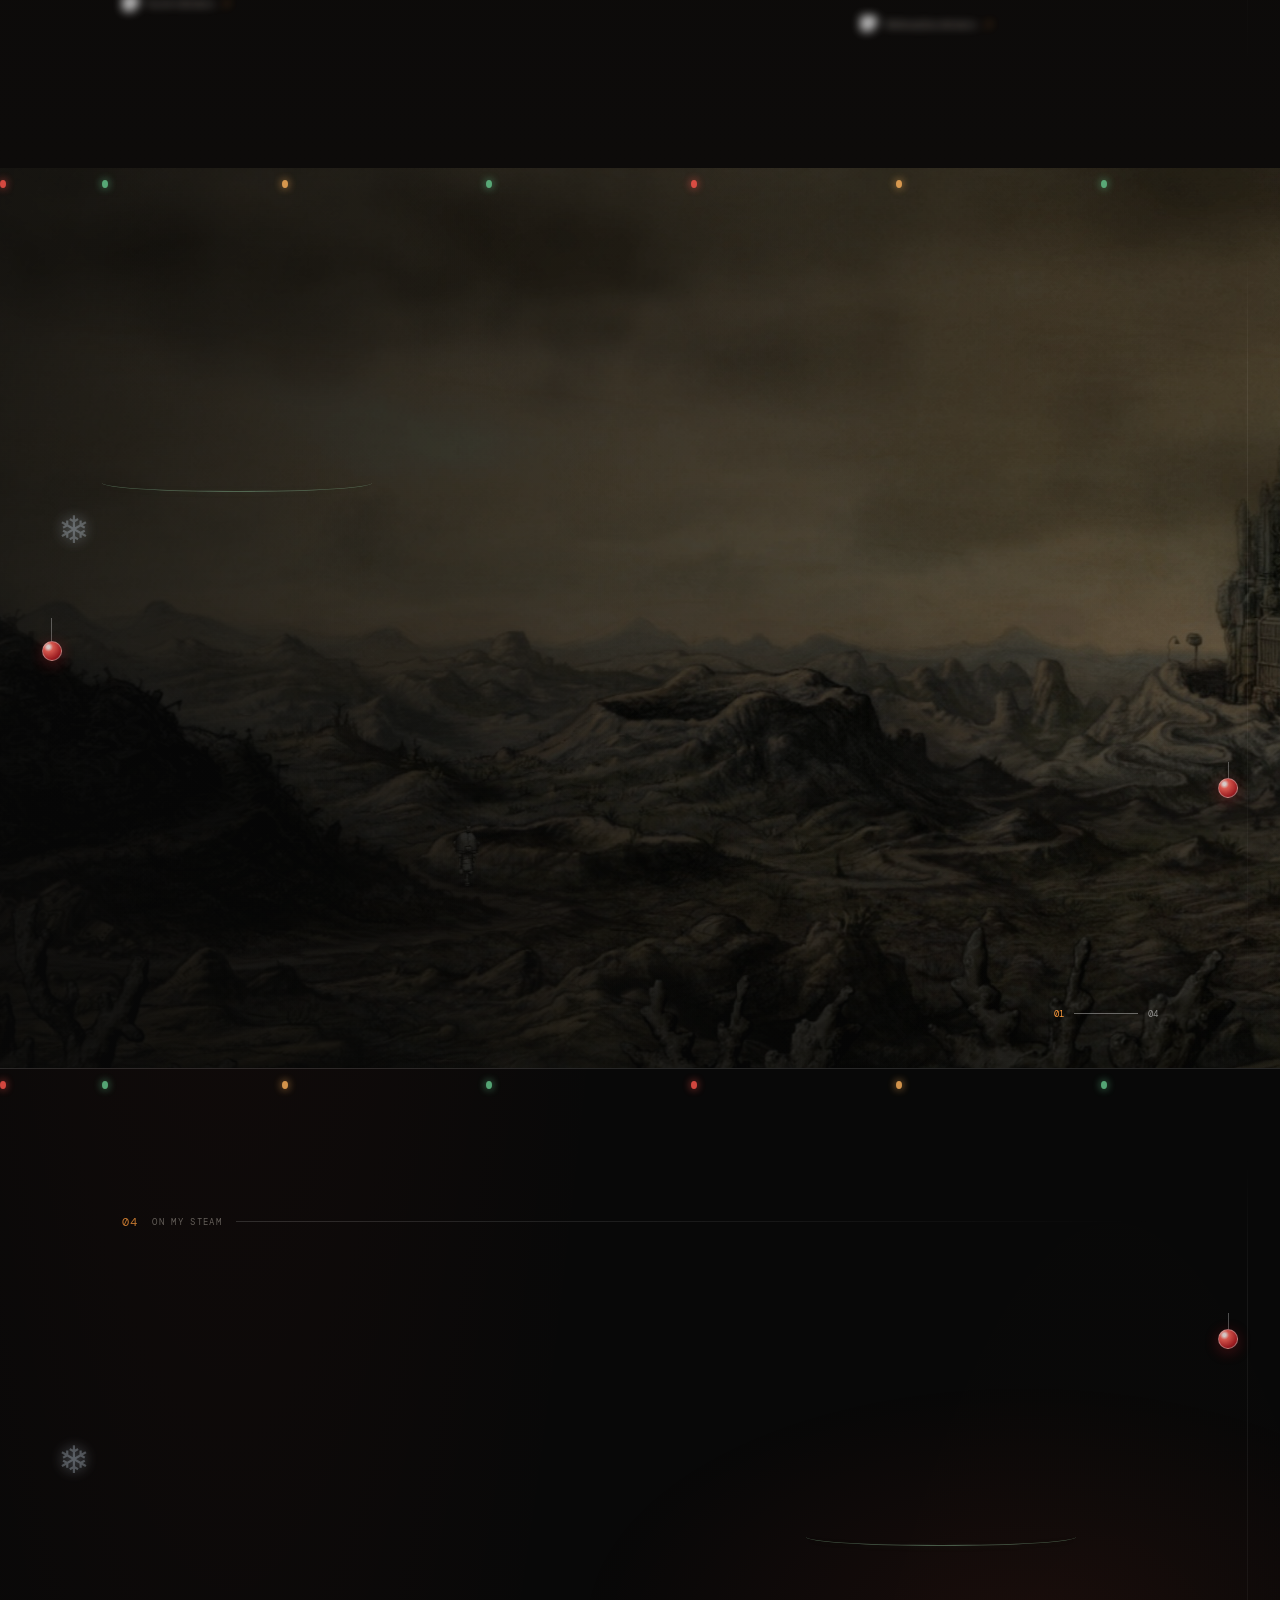
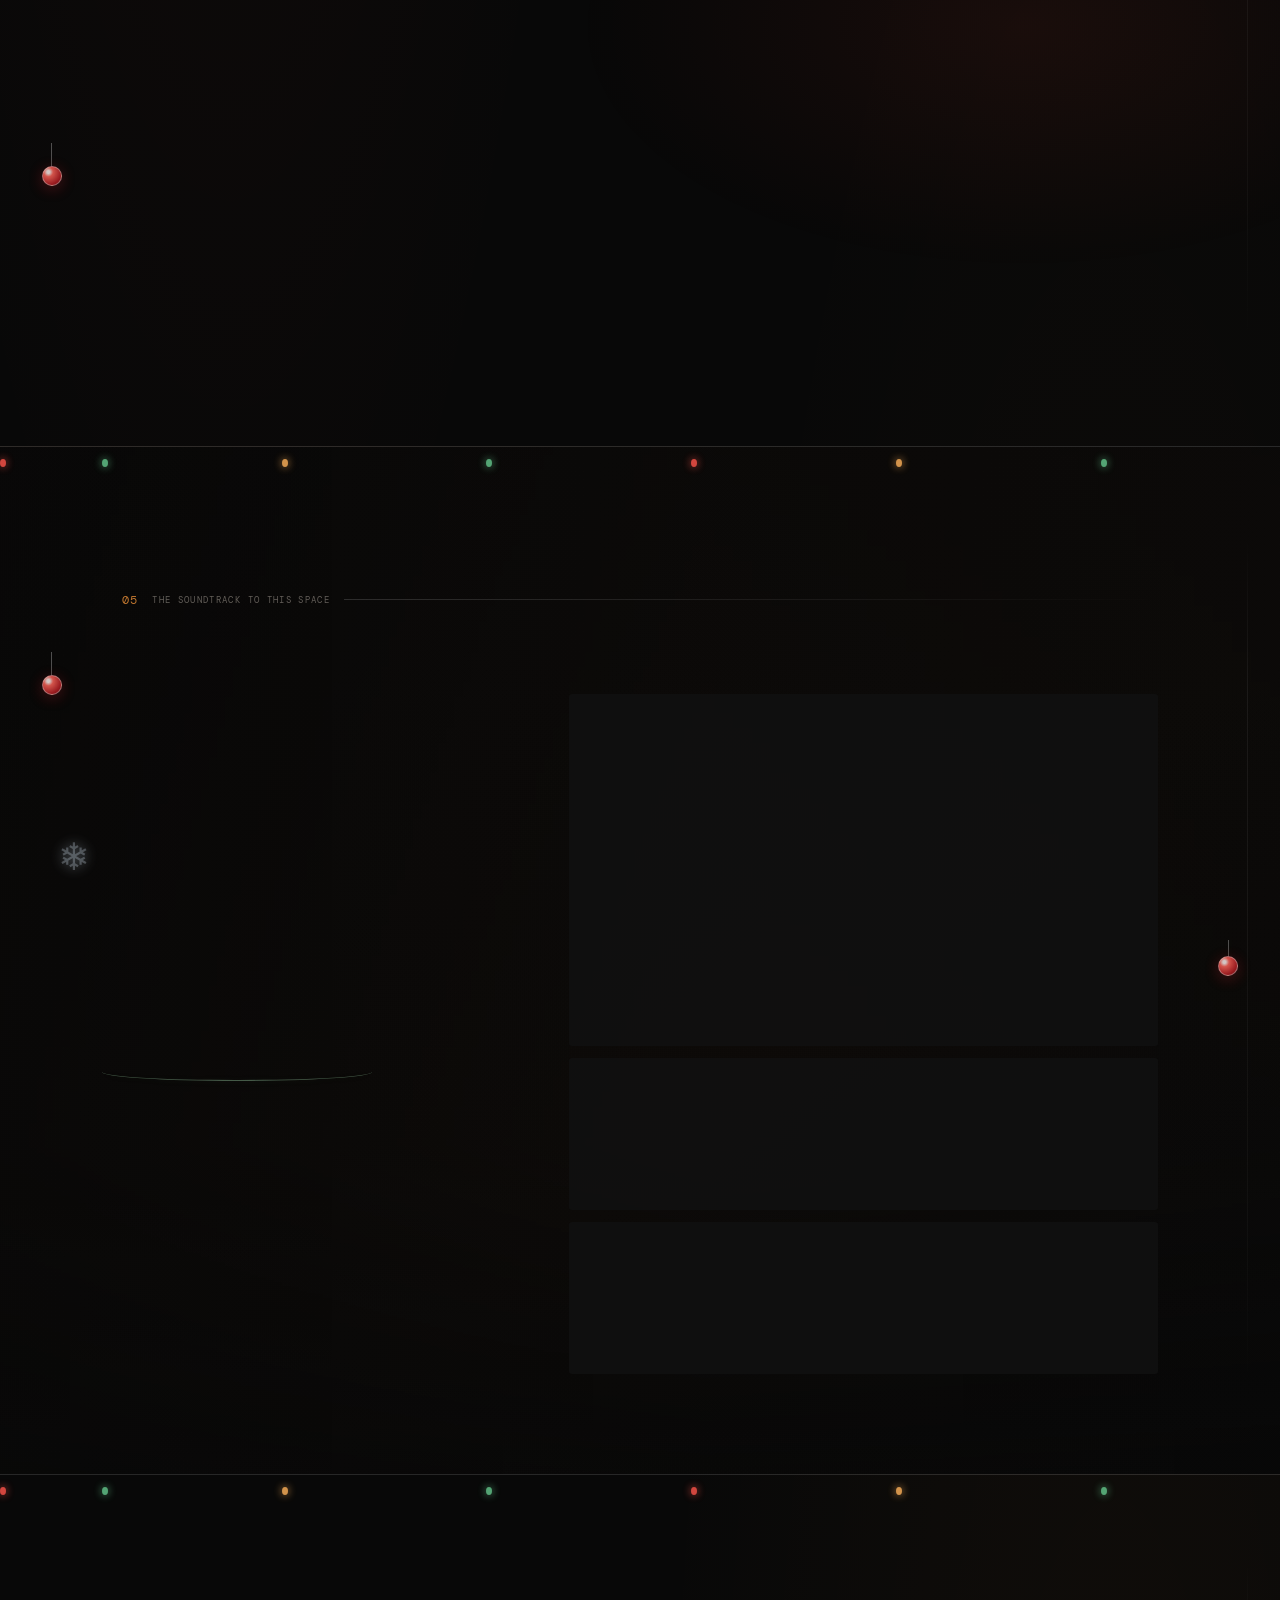
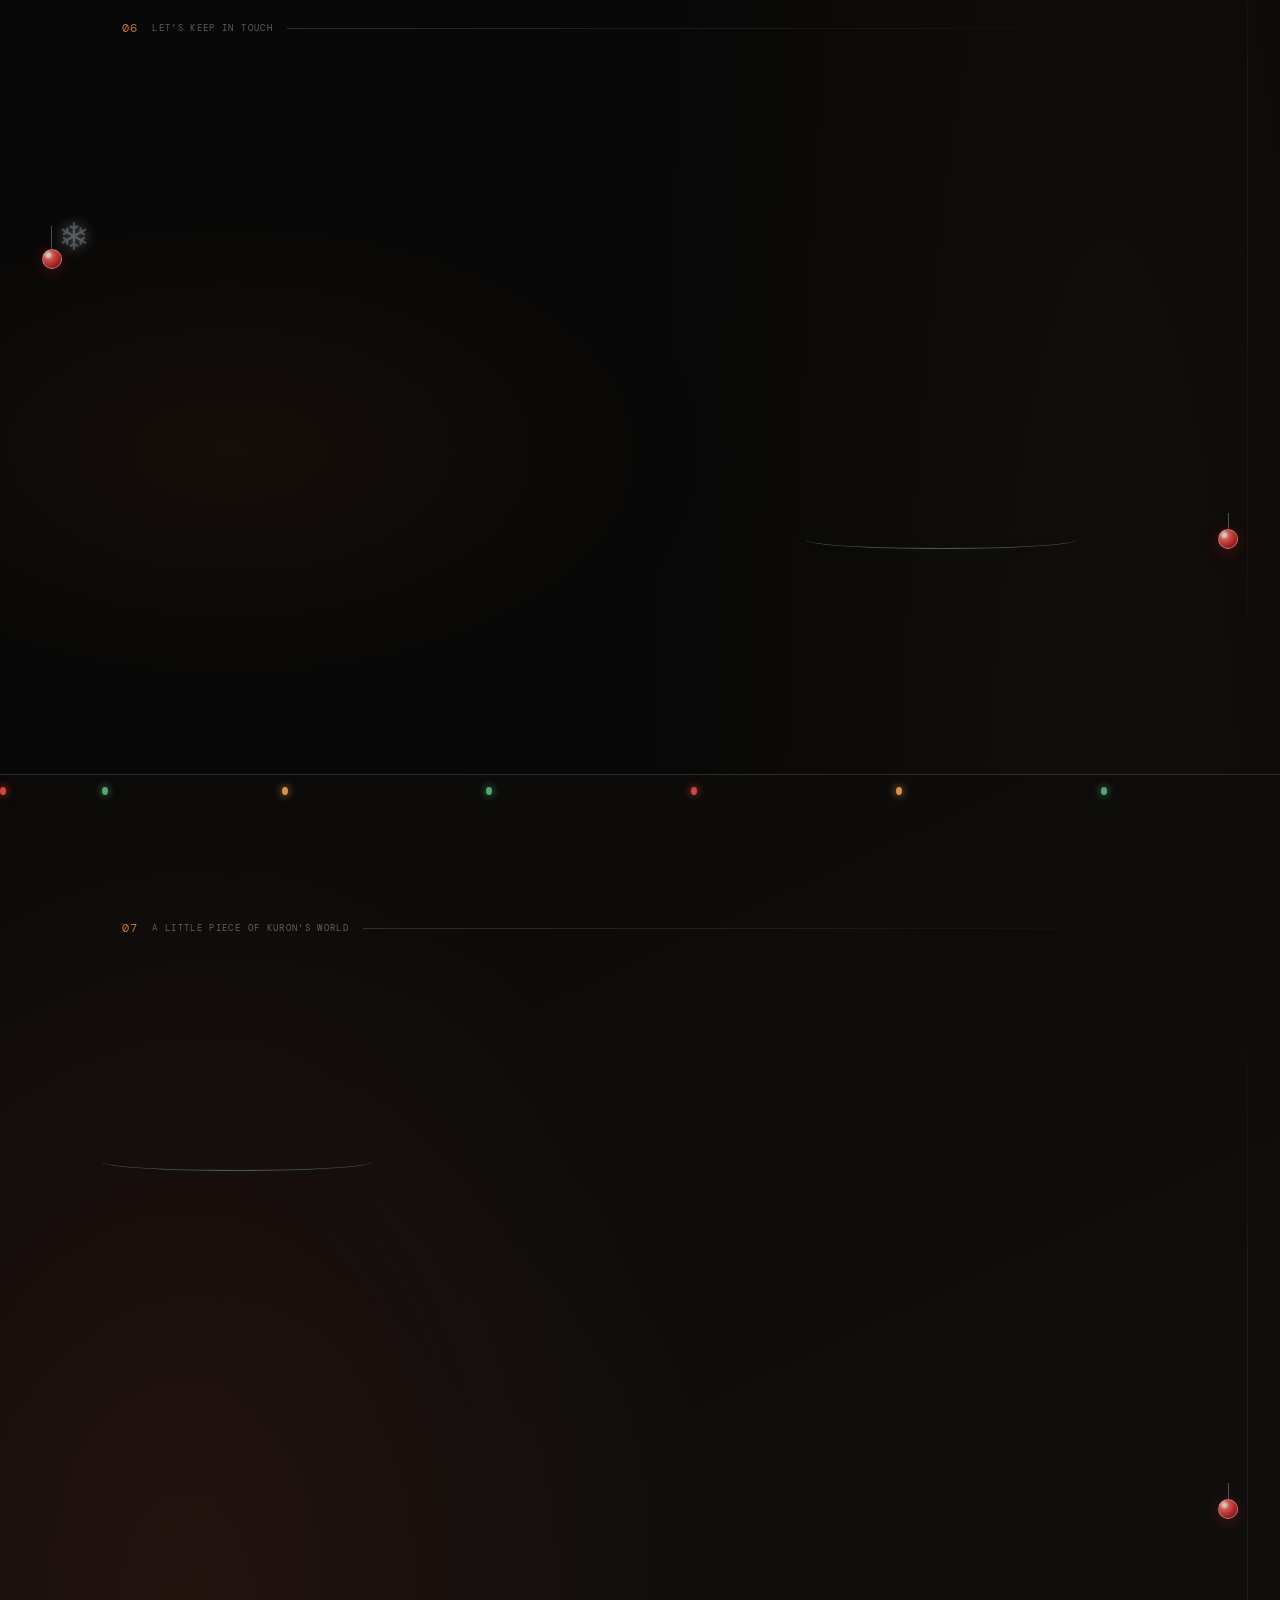
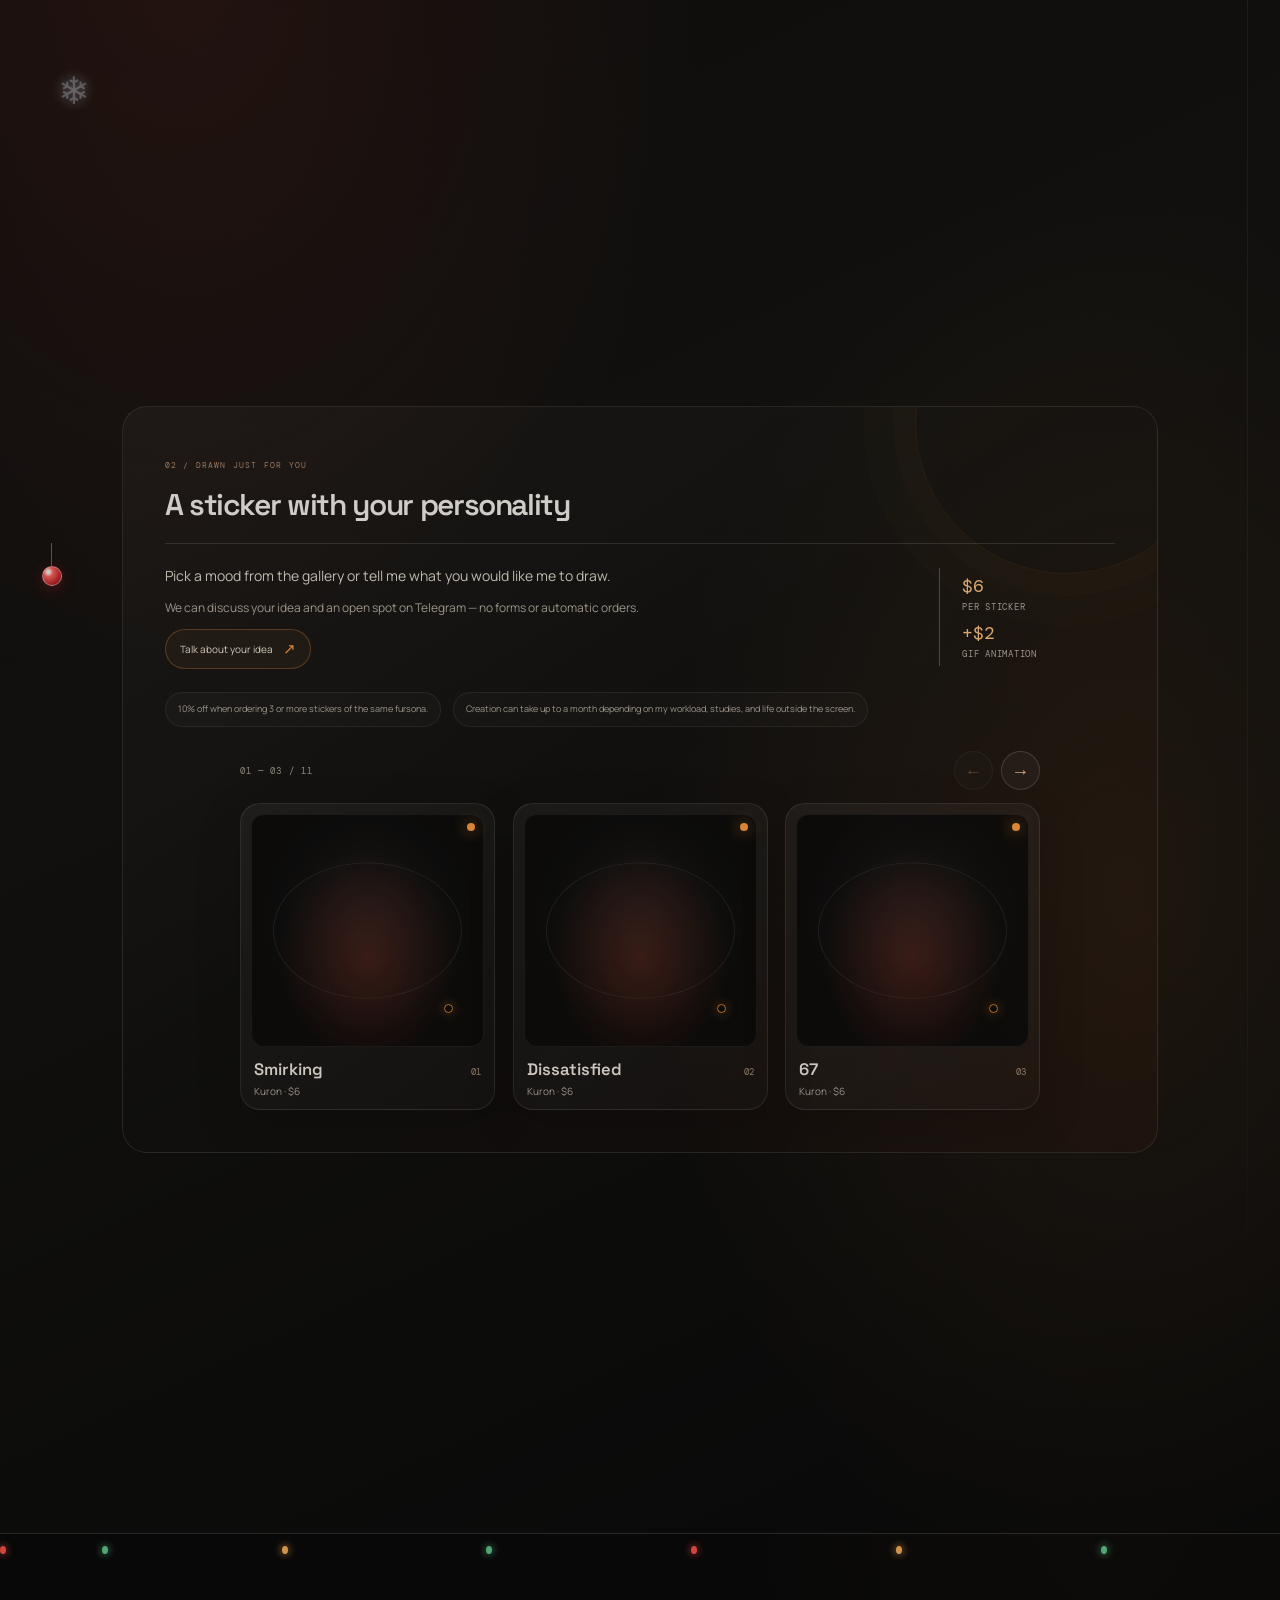
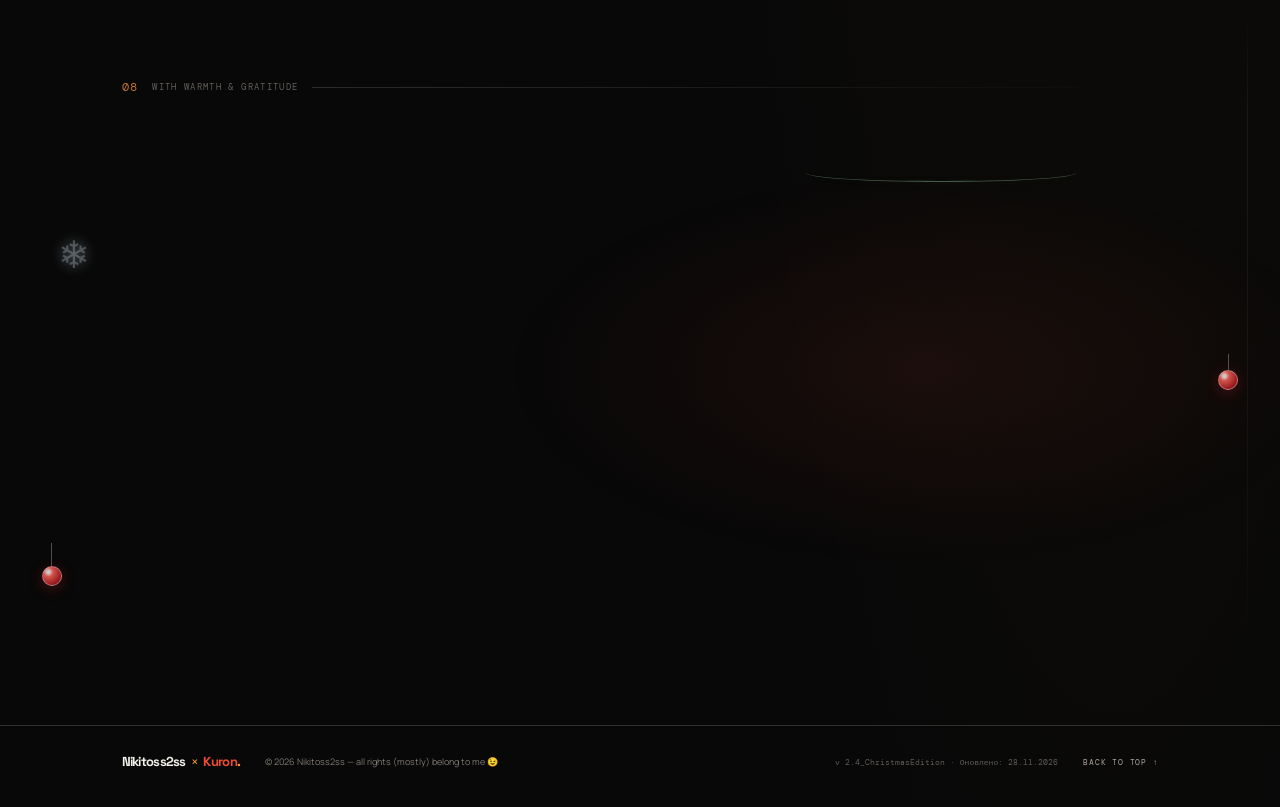
==== commit d7ce7f1c: "Add files via upload" ====
--- a/index.html
+++ b/index.html
@@ -1,273 +1,286 @@
-<!doctype html>
-<html lang="uk">
-<head>
-  <meta charset="utf-8" />
-  <meta name="viewport" content="width=device-width,initial-scale=1" />
-  <meta name="theme-color" content="#080808" />
-  <title>Nikitoss2ss / Kuron - Official Website</title>
-  <meta name="description" content="Nikitoss2ss, also known as Kuron — developer, creator and animator." />
-  <meta name="google-site-verification" content="whYUgrbWItKIwehRiv1MBgWehw_UVs2-doFV0zlFjZI" />
-  <script type="application/ld+json">
-  {
-    "@context": "https://schema.org",
-    "@type": "ProfilePage",
-    "mainEntity": {
-      "@type": "Person",
-      "name": "Nikitoss2ss",
-      "alternateName": "Kuron",
-      "description": "Developer, creator and animator",
-      "url": "https://nikitoss2ss.github.io/",
-      "sameAs": [
-        "https://www.youtube.com/@Nikitoss2ss",
-        "https://www.tiktok.com/@nikitoss2ss",
-        "https://www.xbox.com/en-US/play/user/Nikitoss2ss",
-        "https://steamcommunity.com/profiles/76561199558165858",
-        "https://x.com/Nikitoss2ss1"
-      ]
-    }
-  }
-  </script>
-  <link rel="preconnect" href="https://fonts.googleapis.com" />
-  <link rel="preconnect" href="https://fonts.gstatic.com" crossorigin />
-  <link href="https://fonts.googleapis.com/css2?family=DM+Mono:wght@400;500&family=Manrope:wght@400;500;600;700;800&family=Onest:wght@400;500;600;700;800&family=Space+Grotesk:wght@400;500;600;700&display=swap" rel="stylesheet" />
-  <link rel="stylesheet" href="styles.css?v=5.20" />
-  <script src="script.js?v=5.22" defer></script>
-  <link rel="icon" href="Icons/Card.png" />
-</head>
-<body class="is-loading">
-  <div class="site-loader" id="site-loader" role="status" aria-live="polite" aria-label="Завантаження сайту">
-    <span class="loader-coordinates">NIKITOSS2SS × KURON / WORLD BUILD 01</span>
-    <div class="loader-center">
-      <span class="loader-kicker">ПІДКЛЮЧАЮСЬ ДО СВІТУ</span>
-      <div class="loader-name" id="loader-name">Nikitoss2ss</div>
-      <div class="loader-code" aria-hidden="true"><span>&gt; loading assets</span><span>&gt; animating scenes</span><span>&gt; almost there_</span></div>
-      <div class="loader-progress"><span id="loader-fill"></span></div>
-      <div class="loader-readout"><span id="loader-status">Завантаження...</span><span id="loader-percent">00%</span></div>
-    </div>
-    <span class="loader-corner">KURON / ONLINE</span>
-  </div>
-  <div class="film-grain" aria-hidden="true"></div>
-  <div class="ambient-orbs" aria-hidden="true"><i></i><i></i><i></i></div>
-  <div class="scroll-progress" aria-hidden="true"><span></span></div>
-  <div class="pointer-aura" aria-hidden="true"></div>
-
-  <header class="topbar">
-    <a class="wordmark" href="#top" aria-label="Nikitoss2ss and Kuron — back to top"><span class="wordmark-name wordmark-name-nikitoss">Nikitoss2ss</span><span class="wordmark-cross">×</span><span class="wordmark-name wordmark-name-kuron">Kuron</span><span class="wordmark-dot">.</span></a>
-    <nav class="main-nav" aria-label="Навігація сторінкою">
-      <a href="#about">Про мене</a>
-      <a href="#characters">Персонажі</a>
-      <a href="#favgame">Гра</a>
-      <a href="#music">Музика</a>
-      <a href="#socials">Контакти</a>
-      <a href="#shop">Крамничка</a>
-    </nav>
-    <div class="topbar-actions">
-      <button class="language-toggle" type="button" aria-label="Switch language to English" title="Switch language to English"><span class="language-toggle-orbit" aria-hidden="true"></span><span class="language-toggle-label">EN</span></button>
-      <a class="topbar-cta" href="#socials"><span>Знайти мене</span><span aria-hidden="true">↗</span></a>
-    </div>
-    <button class="menu-toggle" type="button" aria-label="Відкрити меню" aria-expanded="false"><span></span><span></span></button>
-  </header>
-
-  <aside class="chapter-rail" aria-label="Розділи сайту">
-    <a href="#top" aria-label="Початок" class="is-current"><span>00</span></a>
-    <a href="#about" aria-label="Про мене"><span>01</span></a>
-    <a href="#characters" aria-label="Персонажі"><span>02</span></a>
-    <a href="#favgame" aria-label="Machinarium"><span>03</span></a>
-    <a href="#steam-stats" aria-label="Steam"><span>04</span></a>
-    <a href="#music" aria-label="Музика"><span>05</span></a>
-    <a href="#socials" aria-label="Соцмережі"><span>06</span></a>
-    <a href="#shop" aria-label="Крамничка"><span>07</span></a>
-    <a href="#thanks" aria-label="Подяка"><span>08</span></a>
-  </aside>
-
-  <main id="top">
-    <section class="hero-scene" aria-labelledby="hero-title">
-      <div class="hero-vignette" aria-hidden="true"></div>
-      <div class="hero-meta"><span>ПЕРСОНАЛЬНИЙ ПРОСТІР</span><span>УКРАЇНА · ONLINE</span></div>
-      <div class="hero-copy">
-        <p class="eyebrow"><span class="status-dot"></span> Привіт, я Nikitoss2ss</p>
-        <h1 id="hero-title" aria-label="Nikitoss2ss та Kuron — мій особистий простір"><span class="hero-typewriter" data-text="Nikitoss2ss">Nikitoss2ss</span><br><span>та Kuron</span></h1>
-        <p class="hero-statement">мій особистий простір</p>
-        <p class="hero-lead">Заходь далі — тут багато чого цікавого про мене!</p>
-        <div class="hero-links">
-          <a class="text-link" href="#about"><span>ДОСЛІДИТИ ПРОСТІР</span><span class="link-arrow">↓</span></a>
-          <a class="hero-social-link" href="#socials">Соцмережі <span aria-hidden="true">↗</span></a>
-        </div>
-      </div>
-      <div class="hero-art" aria-hidden="true">
-        <div class="hero-orbit orbit-one"></div><div class="hero-orbit orbit-two"></div>
-        <div class="hero-crosshair crosshair-one"></div><div class="hero-crosshair crosshair-two"></div>
-        <div class="hero-art-index">KURON / 01</div>
-        <video class="hero-avatar-video" muted autoplay loop playsinline preload="none" poster="Images/avatar.png" aria-hidden="true"></video>
-        <img data-fallback="Images/avatar.png" alt="" class="hero-avatar" decoding="async" width="640" height="640">
-        <video class="sticker-float sticker-joy" data-sticker="Stickers/enjoyed_converted.webm" muted loop playsinline preload="none" aria-hidden="true"></video>
-        <video class="sticker-float sticker-smirk" data-sticker="Stickers/smirking%20face_converted.webm" muted loop playsinline preload="none" aria-hidden="true"></video>
-      </div>
-      <div class="hero-bottom"><span>SCROLL TO EXPLORE</span><span class="hero-scroll-mark">↓</span><span>01 — 08</span></div>
-    </section>
-
-    <section id="about" class="scene about-scene" aria-labelledby="about-title">
-      <div class="scene-heading"><span class="scene-number">01</span><span class="scene-kicker">ЗНАЙОМСТВО</span><span class="scene-rule"></span></div>
-      <div class="about-layout">
-        <div class="about-main reveal">
-          <h2 id="about-title">Про мене <span>🧑‍💻</span></h2>
-          <p class="about-intro">Мене звати <strong>Нікіта</strong>, мені <strong>17</strong> років (день народження — <strong>5 січня</strong>), проживаю на західній Україні. Я високий, худий, веселий і трохи сором'язливий, але дуже люблю спілкування — особливо з тими, хто теж в темі фуррі чи ігор.</p>
-          <div class="interests-block">
-            <h3>Чим цікавлюсь <span>✨</span></h3>
-            <ul class="interest-list">
-              <li><span>01</span>Програмування та IT</li>
-              <li><span>02</span>Техніка — люблю розбирати гаджети</li>
-              <li><span>03</span>3D-моделювання та анімація</li>
-              <li><span>04</span>Веду прямі трансляції й веду YouTube (ліниво, але впевнено)</li>
-              <li><span>05</span>Граю: Roblox, Minecraft, Fortnite, ZZZ та багато іншого</li>
-              <li><span>06</span>VR — Oculus Quest / Meta Quest</li>
-              <li><span>07</span>Малювання та створення артів</li>
-            </ul>
-          </div>
-          <p class="about-signature">Мій нікнейм всюди — <strong><span class="copiable-name" tabindex="0"><span class="name-text">Nikitoss2ss</span><span class="copy-icons"></span><span class="copy-feedback">Скопійовано</span></span></strong>. Люблю мультиплеєр і знайомства в іграх — шукаю нових фуррі друзів 😺</p>
-        </div>
-        <aside class="facts-field reveal">
-          <video class="sticker-float sticker-think" data-sticker="Stickers/thinking_converted.webm" muted loop playsinline preload="none" aria-hidden="true"></video>
-          <span class="facts-index">N° 01 — QUICK FACTS</span>
-          <h3>Факти</h3>
-          <ul>
-            <li><span>01</span><div>Улюблені кольори: <strong>червоний та помаранчевий ❤️🧡</strong></div></li>
-            <li><span>02</span><div>Платформи: <strong>ПК, Xbox, VR</strong></div></li>
-            <li><span>03</span><div>Фурсона: <strong>Kuron</strong> — кемоно дракончик</div></li>
-            <li><span>04</span><div>Стиль — <strong>гумор, меми, ігри</strong></div></li>
-          </ul>
-          <div class="facts-mark" aria-hidden="true">K<span>.</span></div>
-        </aside>
-      </div>
-    </section>
-
-    <section id="characters" class="scene characters-scene" aria-labelledby="characters-title">
-      <div class="scene-heading"><span class="scene-number">02</span><span class="scene-kicker">ОБРАЗИ Й АЛЬТЕР ЕГО</span><span class="scene-rule"></span></div>
-      <div class="characters-title-row reveal"><h2 id="characters-title">Мої персонажі <span>🎭</span></h2><p>ТРИ ОБРАЗИ. ОДНА ІСТОРІЯ.</p><video class="sticker-float sticker-silly" data-sticker="Stickers/silly_converted.webm" muted loop playsinline preload="none" aria-hidden="true"></video></div>
-      <div class="character-gallery">
-        <figure class="character character-primary reveal">
-          <div class="character-visual"><span class="image-index">01 / DRAGON</span><img src="Images/kuron.png" alt="Kuron" loading="lazy" decoding="async" width="640" height="640"><span class="visual-corner"></span></div>
-          <figcaption><div class="character-caption"><h3>Kuron</h3><span class="caption-mark">01</span></div><p>Чорний кемоно дракончик з червоним животом, крилами і вогником на хвості.</p><a class="micro-link" href="https://t.me/addstickers/Kuron2n" target="_blank" rel="noopener"><img src="Icons/stickers.png" alt="Telegram">Наліпки Kuron <span>↗</span></a></figcaption>
-        </figure>
-        <figure class="character character-center reveal">
-          <div class="character-visual"><span class="image-index">02 / ORIGINAL</span><img src="Images/Nikitoss2ss.png" alt="Nikitoss2ss" loading="lazy" decoding="async" width="640" height="640"><span class="visual-corner"></span></div>
-          <figcaption><div class="character-caption"><h3><span class="copiable-name" tabindex="0"><span class="name-text">Nikitoss2ss</span><span class="copy-icons"></span><span class="copy-feedback">Скопійовано</span></span></h3><span class="caption-mark">02</span></div><p>Білий верх, чорні порвані джинси, капелюх самурая та вушками — мій основний образ.</p></figcaption>
-        </figure>
-        <figure class="character character-third reveal">
-          <div class="character-visual"><span class="image-index">03 / MINECRAFT</span><img src="Images/Nikitoss2ss_Minecraft.png" alt="Nikitoss2ss Minecraft" loading="lazy" decoding="async" width="640" height="640"><span class="visual-corner"></span></div>
-          <figcaption><div class="character-caption"><h3><span class="copiable-name" tabindex="0"><span class="name-text">Nikitoss2ss (Майн стиль)</span><span class="copy-icons"></span><span class="copy-feedback">Скопійовано</span></span></h3><span class="caption-mark">03</span></div><p>У костюмі червоного дракона — для веселих серверних пригод.</p><a class="micro-link" href="https://t.me/addstickers/Nikitoss2ss" target="_blank" rel="noopener"><img src="Icons/stickers.png" alt="">Наліпки Nikitoss2ss <span>↗</span></a></figcaption>
-        </figure>
-      </div>
-    </section>
-
-    <section id="favgame" class="scene game-scene" aria-labelledby="game-title">
-      <div class="game-film" aria-hidden="true">
-        <img src="Images/Machinarium.jpg" alt="" class="game-frame is-active" loading="lazy">
-        <img src="Images/Machinarium2.jpg" alt="" class="game-frame" loading="lazy">
-        <img src="Images/Machinarium3.jpg" alt="" class="game-frame" loading="lazy">
-        <img src="Images/Machinarium4.jpg" alt="" class="game-frame" loading="lazy">
-      </div>
-      <div class="game-overlay" aria-hidden="true"></div>
-      <div class="game-content reveal">
-        <div class="scene-heading scene-heading-light"><span class="scene-number">03</span><span class="scene-kicker">СВІТ, ДО ЯКОГО ПОВЕРТАЮСЬ</span><span class="scene-rule"></span></div>
-        <span class="game-side-label">МОЯ УЛЮБЛЕНА ГРА</span>
-        <h2 id="game-title">Найулюбленіша гра —<br><em>Machinarium</em> <span>🎮</span></h2>
-        <p>Люблю <strong>Machinarium</strong> за унікальний стиль малювання, атмосферу, сюжет і саундтреки.</p>
-        <p class="game-description">Короткий опис: пригодницька point-and-click гра з фокусом на пазли, атмосферу та емоції.</p>
-        <a class="game-cta" href="https://store.steampowered.com/app/40700/Machinarium/" target="_blank" rel="noopener">В магазині <span>↗</span></a>
-      </div>
-      <div class="game-counter"><span class="game-current">01</span><span class="game-counter-line"></span><span>04</span></div>
-      <video class="sticker-float sticker-chill" data-sticker="Stickers/low%20cortisol_converted.webm" muted loop playsinline preload="none" aria-hidden="true"></video>
-    </section>
-
-    <section id="steam-stats" class="scene steam-scene" aria-labelledby="steam-title">
-      <div class="scene-heading"><span class="scene-number">04</span><span class="scene-kicker">ЗАРАЗ У МОЄМУ STEAM</span><span class="scene-rule"></span></div>
-      <div class="steam-layout">
-        <div class="steam-intro reveal"><p class="eyebrow">LIVE FROM MY LIBRARY</p><h2 id="steam-title">Що я граю<br>зараз <span>🎮</span></h2><p>Топ-3 ігор за останні два тижні.</p><a class="steam-profile-link" href="https://steamcommunity.com/profiles/76561199558165858" target="_blank" rel="noopener"><img src="Icons/steam.png" alt="Steam">Відкрити профіль Steam <span>↗</span></a></div>
-        <div class="steam-display reveal"><div class="steam-display-top"><span>RECENTLY PLAYED</span><span>LAST 14 DAYS</span></div><div id="steam-games" class="steam-games" aria-live="polite"><p class="steam-status">Завантажуємо статистику Steam...</p></div></div>
-      </div>
-    </section>
-
-    <section id="music" class="scene music-scene" aria-labelledby="music-title">
-      <video class="music-film" aria-hidden="true" muted playsinline loop preload="none"></video>
-      <div class="music-film-shade" aria-hidden="true"></div>
-      <div class="scene-heading"><span class="scene-number">05</span><span class="scene-kicker">САУНДТРЕК ЦЬОГО ПРОСТОРУ</span><span class="scene-rule"></span></div>
-      <div class="music-layout">
-        <div class="music-intro reveal"><p class="eyebrow">NOW PLAYING / PERSONAL SELECTION</p><h2 id="music-title">Мій топ<br>пісень <span>🎧</span></h2><div class="soundwave" aria-hidden="true"><i></i><i></i><i></i><i></i><i></i><i></i><i></i><i></i><i></i><i></i><i></i><i></i></div></div>
-        <div id="music-content" class="spotify-embeds" aria-label="Топ три пісні"></div>
-      </div>
-    </section>
-
-    <section id="socials" class="scene socials-scene" aria-labelledby="socials-title">
-      <div class="scene-heading"><span class="scene-number">06</span><span class="scene-kicker">ЗАЛИШАЙМОСЬ НА ЗВ'ЯЗКУ</span><span class="scene-rule"></span></div>
-      <div class="socials-layout">
-        <div class="socials-lead reveal"><p class="eyebrow">THE INTERNET IS A SMALL PLACE</p><h2 id="socials-title">Зацікавився?<br>Приєднуйся!</h2><p>Нікнейм всюди — <strong><span class="copiable-name" tabindex="0"><span class="name-text rainbow-text">Nikitoss2ss</span><span class="copy-icons"><img src="Icons/telegram.png" alt="tg"><img src="Icons/discord.png" alt="dc"><img src="Icons/youtube.png" alt="yt"><img src="Icons/tiktok.png" alt="tt"><img src="Icons/xbox.png" alt="xb"><img src="Icons/steam.png" alt="st"></span><span class="copy-feedback">Скопійовано!</span></span></strong></p></div>
-        <div class="social-list reveal">
-          <a href="https://t.me/Nikitoss2ssComunity" target="_blank" rel="noopener"><span class="social-icon"><img src="Icons/telegram.png" alt=""></span><span>Telegram</span><span class="social-handle">@Nikitoss2ssComunity</span><b>↗</b></a>
-          <a href="https://discord.gg/yYabRQH4cn" target="_blank" rel="noopener"><span class="social-icon"><img src="Icons/discord.png" alt=""></span><span>Discord</span><span class="social-handle">Приєднатися до сервера</span><b>↗</b></a>
-          <a href="https://www.youtube.com/@Nikitoss2ss" target="_blank" rel="noopener"><span class="social-icon"><img src="Icons/youtube.png" alt=""></span><span>YouTube</span><span class="social-handle">@Nikitoss2ss</span><b>↗</b></a>
-          <a href="https://x.com/Nikitoss2ss1" target="_blank" rel="noopener"><span class="social-icon"><img src="Icons/x.png" alt=""></span><span>X</span><span class="social-handle">@Nikitoss2ss1</span><b>↗</b></a>
-          <a href="https://www.tiktok.com/@nikitoss2ss" target="_blank" rel="noopener"><span class="social-icon"><img src="Icons/tiktok.png" alt=""></span><span>TikTok</span><span class="social-handle">@nikitoss2ss</span><b>↗</b></a>
-          <a href="https://www.xbox.com/en-US/play/user/Nikitoss2ss" target="_blank" rel="noopener"><span class="social-icon"><img src="Icons/xbox.png" alt=""></span><span>Xbox</span><span class="social-handle">Nikitoss2ss</span><b>↗</b></a>
-          <a href="https://steamcommunity.com/profiles/76561199558165858" target="_blank" rel="noopener"><span class="social-icon"><img src="Icons/steam.png" alt=""></span><span>Steam</span><span class="social-handle">Відкрити профіль</span><b>↗</b></a>
-        </div>
-      </div>
-    </section>
-
-    <section id="shop" class="scene shop-scene" aria-labelledby="shop-title">
-      <div class="scene-heading"><span class="scene-number">07</span><span class="scene-kicker">МАЛЕНЬКИЙ ФРАГМЕНТ СВІТУ KURON</span><span class="scene-rule"></span></div>
-      <div class="shop-layout">
-        <div class="shop-intro reveal">
-          <div class="shop-copy"><p class="eyebrow">ЗАТИШНИЙ КУТОЧОК СВІТУ KURON</p><h2 id="shop-title">Крамничка <span>🛍️</span></h2><p>Обери те, що припало до душі: маленький талісман або стікер із твоїм настроєм.</p></div>
-        </div>
-
-        <section class="shop-merch reveal" aria-labelledby="shop-merch-title">
-          <div class="shop-section-heading"><div><span class="shop-kicker">01 / LITTLE OBJECTS</span><h3 id="shop-merch-title">Талісман Kuron</h3></div></div>
-          <article class="shop-figure">
-            <div class="shop-figure-art"><span class="product-index">KURON / OBJECT 01</span><img id="shop-figure-image" src="Images/s1.png" alt="Акрилова фігурка Kuron" loading="lazy" decoding="async"><span class="product-spark product-spark-one">✦</span><span class="product-spark product-spark-two">✦</span><span class="product-orbit product-orbit-one"></span><span class="product-orbit product-orbit-two"></span></div>
-            <div class="shop-feature-caption">
-              <span class="shop-kicker">МАЛЕНЬКИЙ ДРАКОН, ВЕЛИКА ПІДТРИМКА</span>
-              <h4 id="shop-figure-name">Акрилова фігурка Kuron</h4>
-              <p id="shop-figure-description">Акрилова фігурка заввишки 15 см із моєю фурсоною Kuron. Відправляю Новою поштою лише по Україні.</p>
-              <div class="shop-figure-purchase"><span class="shop-item-price" id="shop-figure-price"></span><p class="shop-stock" id="shop-figure-stock"></p><a class="shop-contact-link" href="https://t.me/Nikitoss2ss" target="_blank" rel="noopener">Обговорити фігурку <span aria-hidden="true">↗</span></a></div>
-            </div>
-          </article>
-        </section>
-
-        <section class="shop-sticker-orders" aria-labelledby="shop-stickers-title">
-          <div class="shop-section-heading"><div><span class="shop-kicker">02 / DRAWN JUST FOR YOU</span><h3 id="shop-stickers-title">Стікер із твоїм характером</h3></div></div>
-          <div class="sticker-order-intro">
-            <div><p>Обери настрій із прикладів або розкажи, що хочеш намалювати.</p><p class="shop-order-note">Ідею та вільний слот обговоримо в Telegram — без форми й автоматичних замовлень.</p><a class="shop-contact-link" href="https://t.me/Nikitoss2ss" target="_blank" rel="noopener">Обговорити ідею <span aria-hidden="true">↗</span></a></div>
-            <div class="sticker-pricing">
-              <div><strong id="shop-sticker-price">$6</strong><span>ЗА ОДИН СТІКЕР</span></div>
-              <div><strong id="shop-gif-price">+$2</strong><span>АНІМАЦІЯ GIF</span></div>
-            </div>
-          </div>
-          <div class="shop-benefits"><p id="shop-discount">Від 3 стікерів однієї фурсони — знижка 10%.</p><p>Створення може тривати до місяця — я поєдную замовлення з навчанням та іншими справами.</p></div>
-          <div class="shop-carousel">
-            <div class="shop-carousel-controls"><span id="shop-sticker-counter" aria-live="polite">01 — 12</span><div><button class="shop-carousel-button" type="button" data-carousel-direction="-1" aria-label="Попередній приклад" disabled>←</button><button class="shop-carousel-button" type="button" data-carousel-direction="1" aria-label="Наступний приклад" disabled>→</button></div></div>
-            <div class="shop-sticker-track" id="shop-sticker-track" role="list" aria-label="Приклади стікерів"></div>
-          </div>
-        </section>
-
-        <section class="shop-availability reveal" aria-labelledby="shop-slots-title">
-          <div class="shop-availability-copy"><span class="shop-kicker">03 / COMMISSION SLOTS</span><h3 id="shop-slots-title">Commission Slots</h3><p id="shop-slots-summary" aria-live="polite">Перевіряю, коли зможу взяти нову ідею…</p></div>
-          <div class="shop-slots" id="shop-slots" aria-label="Чотири commission slots"></div>
-        </section>
-        <p class="shop-data-status" id="shop-data-status" role="status" aria-live="polite"></p>
-      </div>
-    </section>
-
-    <section id="thanks" class="scene thanks-scene" aria-labelledby="thanks-title">
-      <div class="scene-heading"><span class="scene-number">08</span><span class="scene-kicker">З ТЕПЛОМ І ВДЯЧНІСТЮ</span><span class="scene-rule"></span></div>
-      <div class="thanks-layout">
-        <div class="thanks-copy reveal"><p class="eyebrow">PEOPLE BEHIND THE PIXELS</p><h2 id="thanks-title">Подяка <span>❤️</span></h2><p>Дяка для <strong><span class="copiable-mikus" tabindex="0"><span class="mikus-text">Mikus</span><span class="mikus-icons"><a class="icon-item" target="_blank" rel="noopener"><img src="Icons/ki-fi.png" alt="ko-fi"><span class="icon-label"></span></a><a class="icon-item" target="_blank" rel="noopener"><img src="Icons/civitai.png" alt="civitai"><span class="icon-label"></span></a></span></span></strong> та <strong>Poyo</strong> за LoRA і допомогу з генерацією зображень за допомогою ШІ.</p><p class="links small">Підтримати:</p><div class="support-links"><a href="https://ko-fi.com/vadigr123" target="_blank" rel="noopener"><img src="Icons/ki-fi.png" alt="Ko-fi">Ko-fi <span>↗</span></a><a href="https://civitai.com/user/vadigr123_" target="_blank" rel="noopener"><img src="Icons/civitai.png" alt="Civitai">Civitai <span>↗</span></a></div></div>
-        <div class="thanks-art reveal"><span class="thanks-art-label">MIKUS & TEAM / THANK YOU</span><img src="Images/mikus.png" alt="Mikus and team" class="mikus" loading="lazy" decoding="async"></div>
-      </div>
-    </section>
-  </main>
-
-  <footer class="site-footer"><a class="footer-mark" href="#top" aria-label="Nikitoss2ss and Kuron — back to top"><span class="wordmark-name wordmark-name-nikitoss">Nikitoss2ss</span><span class="wordmark-cross">×</span><span class="wordmark-name wordmark-name-kuron">Kuron</span><span class="wordmark-dot">.</span></a><p>© <span id="year"></span> <span class="copiable-name" tabindex="0"><span class="name-text">Nikitoss2ss</span><span class="copy-icons"></span><span class="copy-feedback">Скопійовано</span></span> — всі права (майже) належать мені 😉</p><p class="site-version">v 2.2 · Оновлено: 16.11.2026</p><a href="#top" class="footer-top">НАГОРУ ↑</a></footer>
-  <button class="back-to-top" type="button" aria-label="Повернутися нагору" title="Повернутися нагору">↑</button>
-</body>
-</html>
+<!doctype html>
+<html lang="uk">
+<head>
+  <meta charset="utf-8" />
+  <meta name="viewport" content="width=device-width,initial-scale=1" />
+  <meta name="theme-color" content="#080808" />
+  <title>Nikitoss2ss / Kuron - Official Website</title>
+  <meta name="description" content="Nikitoss2ss, also known as Kuron — developer, creator and animator." />
+  <meta name="google-site-verification" content="whYUgrbWItKIwehRiv1MBgWehw_UVs2-doFV0zlFjZI" />
+  <script type="application/ld+json">
+  {
+    "@context": "https://schema.org",
+    "@type": "ProfilePage",
+    "mainEntity": {
+      "@type": "Person",
+      "name": "Nikitoss2ss",
+      "alternateName": "Kuron",
+      "description": "Developer, creator and animator",
+      "url": "https://nikitoss2ss.github.io/",
+      "sameAs": [
+        "https://www.youtube.com/@Nikitoss2ss",
+        "https://www.tiktok.com/@nikitoss2ss",
+        "https://www.xbox.com/en-US/play/user/Nikitoss2ss",
+        "https://steamcommunity.com/profiles/76561199558165858",
+        "https://x.com/Nikitoss2ss1"
+      ]
+    }
+  }
+  </script>
+  <link rel="preconnect" href="https://fonts.googleapis.com" />
+  <link rel="preconnect" href="https://fonts.gstatic.com" crossorigin />
+  <link href="https://fonts.googleapis.com/css2?family=DM+Mono:wght@400;500&family=Manrope:wght@400;500;600;700;800&family=Onest:wght@400;500;600;700;800&family=Space+Grotesk:wght@400;500;600;700&display=swap" rel="stylesheet" />
+  <link rel="stylesheet" href="styles.css?v=5.25" />
+  <script src="script.js?v=5.30" defer></script>
+  <link rel="icon" href="Icons/Card.png" />
+</head>
+<body class="is-loading">
+  <div class="site-loader" id="site-loader" role="status" aria-live="polite" aria-label="Завантаження сайту">
+    <span class="loader-coordinates">NIKITOSS2SS × KURON / WORLD BUILD 01</span>
+    <div class="loader-center">
+      <span class="loader-kicker">ПІДКЛЮЧАЮСЬ ДО СВІТУ</span>
+      <div class="loader-name" id="loader-name">Nikitoss2ss</div>
+      <div class="loader-code" aria-hidden="true"><span>&gt; loading assets</span><span>&gt; animating scenes</span><span>&gt; almost there_</span></div>
+      <div class="loader-progress"><span id="loader-fill"></span></div>
+      <div class="loader-readout"><span id="loader-status">Завантаження...</span><span id="loader-percent">00%</span></div>
+    </div>
+    <span class="loader-corner">KURON / ONLINE</span>
+  </div>
+  <div class="film-grain" aria-hidden="true"></div>
+  <div class="ambient-orbs" aria-hidden="true"><i></i><i></i><i></i></div>
+  <div class="scroll-progress" aria-hidden="true"><span></span></div>
+  <div class="pointer-aura" aria-hidden="true"></div>
+  <div class="festive-garland" aria-hidden="true">
+    <div class="festive-garland-wire"></div>
+    <span class="festive-bulb"></span><span class="festive-bulb"></span><span class="festive-bulb"></span><span class="festive-bulb"></span><span class="festive-bulb"></span><span class="festive-bulb"></span><span class="festive-bulb"></span><span class="festive-bulb"></span><span class="festive-bulb"></span><span class="festive-bulb"></span><span class="festive-bulb"></span><span class="festive-bulb"></span>
+  </div>
+  <div class="festive-snow" id="festive-snow" aria-hidden="true">
+    <div class="festive-snow-layer" data-depth="0.2"></div>
+    <div class="festive-snow-layer" data-depth="0.11"></div>
+    <div class="festive-snow-layer" data-depth="0.04"></div>
+  </div>
+  <header class="topbar">
+    <a class="wordmark" href="#top" aria-label="Nikitoss2ss and Kuron — back to top"><span class="wordmark-name wordmark-name-nikitoss">Nikitoss2ss</span><span class="wordmark-cross">×</span><span class="wordmark-name wordmark-name-kuron">Kuron</span><span class="wordmark-dot">.</span></a>
+    <nav class="main-nav" aria-label="Навігація сторінкою">
+      <a href="#about">Про мене</a>
+      <a href="#characters">Персонажі</a>
+      <a href="#favgame">Гра</a>
+      <a href="#music">Музика</a>
+      <a href="#socials">Контакти</a>
+      <a href="#shop">Крамничка</a>
+    </nav>
+    <div class="topbar-actions">
+      <button class="festive-toggle" type="button" aria-label="Вимкнути новорічні ефекти" aria-pressed="true" title="Вимкнути новорічні ефекти"><span class="festive-toggle-icon" aria-hidden="true">❄</span></button>
+      <button class="language-toggle" type="button" aria-label="Switch language to English" title="Switch language to English"><span class="language-toggle-orbit" aria-hidden="true"></span><span class="language-toggle-label">EN</span></button>
+      <a class="topbar-cta" href="#socials"><span>Знайти мене</span><span aria-hidden="true">↗</span></a>
+    </div>
+    <button class="menu-toggle" type="button" aria-label="Відкрити меню" aria-expanded="false"><span></span><span></span></button>
+  </header>
+
+  <aside class="chapter-rail" aria-label="Розділи сайту">
+    <a href="#top" aria-label="Початок" class="is-current"><span>00</span></a>
+    <a href="#about" aria-label="Про мене"><span>01</span></a>
+    <a href="#characters" aria-label="Персонажі"><span>02</span></a>
+    <a href="#favgame" aria-label="Machinarium"><span>03</span></a>
+    <a href="#steam-stats" aria-label="Steam"><span>04</span></a>
+    <a href="#music" aria-label="Музика"><span>05</span></a>
+    <a href="#socials" aria-label="Соцмережі"><span>06</span></a>
+    <a href="#shop" aria-label="Крамничка"><span>07</span></a>
+    <a href="#thanks" aria-label="Подяка"><span>08</span></a>
+  </aside>
+
+  <main id="top">
+    <section class="hero-scene" aria-labelledby="hero-title">
+      <div class="hero-vignette" aria-hidden="true"></div>
+      <div class="hero-meta"><span>ПЕРСОНАЛЬНИЙ ПРОСТІР</span><span>УКРАЇНА · ONLINE</span></div>
+      <div class="hero-copy">
+        <p class="eyebrow"><span class="status-dot"></span> Привіт, я Nikitoss2ss</p>
+        <h1 id="hero-title" aria-label="Nikitoss2ss та Kuron — мій особистий простір"><span class="hero-typewriter" data-text="Nikitoss2ss">Nikitoss2ss</span><br><span>та Kuron</span></h1>
+        <p class="hero-statement">мій особистий простір</p>
+        <p class="hero-lead">Заходь далі — тут багато чого цікавого про мене!</p>
+        <div class="hero-links">
+          <a class="text-link" href="#about"><span>ДОСЛІДИТИ ПРОСТІР</span><span class="link-arrow">↓</span></a>
+          <a class="hero-social-link" href="#socials">Соцмережі <span aria-hidden="true">↗</span></a>
+        </div>
+      </div>
+      <div class="hero-art" aria-hidden="true">
+        <div class="hero-orbit orbit-one"></div><div class="hero-orbit orbit-two"></div>
+        <div class="hero-crosshair crosshair-one"></div><div class="hero-crosshair crosshair-two"></div>
+        <div class="hero-art-index">KURON / 01</div>
+        <video class="hero-avatar-video" muted autoplay loop playsinline preload="none" poster="Images/avatar.png" aria-hidden="true"></video>
+        <img data-fallback="Images/avatar.png" alt="" class="hero-avatar" decoding="async" width="640" height="640">
+        <video class="sticker-float sticker-joy" data-sticker="Stickers/enjoyed_converted.webm" muted loop playsinline preload="none" aria-hidden="true"></video>
+        <video class="sticker-float sticker-smirk" data-sticker="Stickers/smirking%20face_converted.webm" muted loop playsinline preload="none" aria-hidden="true"></video>
+      </div>
+      <div class="hero-bottom"><span>SCROLL TO EXPLORE</span><span class="hero-scroll-mark">↓</span><span>01 — 08</span></div>
+    </section>
+
+    <section id="about" class="scene about-scene" aria-labelledby="about-title">
+      <div class="scene-heading"><span class="scene-number">01</span><span class="scene-kicker">ЗНАЙОМСТВО</span><span class="scene-rule"></span></div>
+      <div class="about-layout">
+        <div class="about-main reveal">
+          <h2 id="about-title">Про мене <span>🧑‍💻</span></h2>
+          <p class="about-intro" id="about-intro">Привіт! Я <strong>Нікіта</strong>, мені <strong id="about-age">17</strong> років, відомий в інтернеті як <strong>Nikitoss2ss</strong>, або просто <strong>Kuron</strong>! Я із заходу України. За характером я досить допитливий, люблю експериментувати з технікою, відкривати для себе щось нове і, звісно ж, пити чай! 🍵</p>
+          <p class="about-extra" id="about-extra">Якщо вірити моїм друзям, я «цікавий, приємний, забавний та смішний». Сам я доволі сором'язливий, особливо під час першого знайомства, але з часом освоююся і стаю набагато відкритішим. Я також дуже прив'язуюсь до людей.</p>
+          <p class="about-extra" id="about-extra-games">До речі, я дуже люблю грати в компанії! Самостійно запускаю ігри не так часто, адже набагато цікавіше розділяти пригоди з кимось іншим.</p>
+          <p class="about-extra" id="about-extra-furry">І ще один важливий факт: я просто обожнюю фуррі-тематику! Настільки, що навіть маю власну фурсону. 🐉</p>
+          <div class="interests-block">
+            <h3>Чим цікавлюсь <span>✨</span></h3>
+            <ul class="interest-list">
+              <li><span>01</span><div><strong>💻 IT та програмування</strong> — розробка власних проєктів, експерименти з кодом та використання ШІ як помічника у програмуванні.</div></li>
+              <li><span>02</span><div><strong>🔧 Техніка та електроніка</strong> — комп'ютери, комплектуючі, розбирання, обслуговування та ремонт різноманітних пристроїв.</div></li>
+              <li><span>03</span><div><strong>🎨 Малювання</strong> — іноді створюю власні малюнки та цифрові арти.</div></li>
+              <li><span>04</span><div><strong>📺 YouTube</strong> — веду власний канал та займаюся створенням контенту.</div></li>
+              <li><span>05</span><div><strong>🎮 Відеоігри</strong> — люблю різноманітні жанри та ігри на кшталт Fortnite, Factorio, Roblox і Minecraft.</div></li>
+              <li><span>06</span><div><strong>🎬 Анімація та творчість</strong> — вивчаю 2D- і 3D-анімацію, створюю стікери та експериментую з різними форматами контенту.</div></li>
+            </ul>
+          </div>
+        </div>
+        <aside class="facts-field reveal">
+          <video class="sticker-float sticker-think" data-sticker="Stickers/thinking_converted.webm" muted loop playsinline preload="none" aria-hidden="true"></video>
+          <span class="facts-index">N° 01 — QUICK FACTS</span>
+          <h3>Факти</h3>
+          <ul>
+            <li><span>01</span><div>🎨 Улюблені кольори — <strong>червоний та помаранчевий</strong>.</div></li>
+            <li><span>02</span><div>🎂 День народження — <strong>5 січня</strong>.</div></li>
+            <li><span>03</span><div>🌐 Мій основний нікнейм — <strong>Nikitoss2ss</strong>.</div></li>
+            <li><span>04</span><div>🖥️ Основні платформи — <strong>PC та VR</strong>.</div></li>
+            <li><span>05</span><div>🍵 <strong>ОБОЖНЮЮ ЧАЙ!</strong> Мабуть, це вже окрема частина моєї особистості.</div></li>
+            <li><span>06</span><div>🎮 Люблю різноманітні жанри відеоігор, але <strong>шутери — точно не моє!</strong></div></li>
+            <li><span>07</span><div>🎧 Мій улюблений музичний напрямок — <strong>Electronic Dance Music (EDM)</strong>.</div></li>
+          </ul>
+          <div class="facts-mark" aria-hidden="true">K<span>.</span></div>
+        </aside>
+      </div>
+    </section>
+
+    <section id="characters" class="scene characters-scene" aria-labelledby="characters-title">
+      <div class="scene-heading"><span class="scene-number">02</span><span class="scene-kicker">ОБРАЗИ Й АЛЬТЕР ЕГО</span><span class="scene-rule"></span></div>
+      <div class="characters-title-row reveal"><h2 id="characters-title">Мої персонажі <span>🎭</span></h2><p>ТРИ ОБРАЗИ. ОДНА ІСТОРІЯ.</p><video class="sticker-float sticker-silly" data-sticker="Stickers/silly_converted.webm" muted loop playsinline preload="none" aria-hidden="true"></video></div>
+      <div class="character-gallery">
+        <figure class="character character-primary reveal">
+          <div class="character-visual"><span class="image-index">01 / DRAGON</span><img src="Images/kuron.png" alt="Kuron" loading="lazy" decoding="async" width="640" height="640"><span class="visual-corner"></span></div>
+          <figcaption><div class="character-caption"><h3>Kuron</h3><span class="caption-mark">01</span></div><p>Чорний кемоно дракончик з червоним животом, крилами і вогником на хвості.</p><a class="micro-link" href="https://t.me/addstickers/Kuron2n" target="_blank" rel="noopener"><img src="Icons/stickers.png" alt="Telegram">Наліпки Kuron <span>↗</span></a></figcaption>
+        </figure>
+        <figure class="character character-center reveal">
+          <div class="character-visual"><span class="image-index">02 / ORIGINAL</span><img src="Images/Nikitoss2ss.png" alt="Nikitoss2ss" loading="lazy" decoding="async" width="640" height="640"><span class="visual-corner"></span></div>
+          <figcaption><div class="character-caption"><h3><span class="copiable-name" tabindex="0"><span class="name-text">Nikitoss2ss</span><span class="copy-icons"></span><span class="copy-feedback">Скопійовано</span></span></h3><span class="caption-mark">02</span></div><p>Білий верх, чорні порвані джинси, капелюх самурая та вушками — мій основний образ.</p></figcaption>
+        </figure>
+        <figure class="character character-third reveal">
+          <div class="character-visual"><span class="image-index">03 / MINECRAFT</span><img src="Images/Nikitoss2ss_Minecraft.png" alt="Nikitoss2ss Minecraft" loading="lazy" decoding="async" width="640" height="640"><span class="visual-corner"></span></div>
+          <figcaption><div class="character-caption"><h3><span class="copiable-name" tabindex="0"><span class="name-text">Nikitoss2ss (Майн стиль)</span><span class="copy-icons"></span><span class="copy-feedback">Скопійовано</span></span></h3><span class="caption-mark">03</span></div><p>У костюмі червоного дракона — для веселих серверних пригод.</p><a class="micro-link" href="https://t.me/addstickers/Nikitoss2ss" target="_blank" rel="noopener"><img src="Icons/stickers.png" alt="">Наліпки Nikitoss2ss <span>↗</span></a></figcaption>
+        </figure>
+      </div>
+    </section>
+
+    <section id="favgame" class="scene game-scene" aria-labelledby="game-title">
+      <div class="game-film" aria-hidden="true">
+        <img src="Images/Machinarium.jpg" alt="" class="game-frame is-active" loading="lazy">
+        <img src="Images/Machinarium2.jpg" alt="" class="game-frame" loading="lazy">
+        <img src="Images/Machinarium3.jpg" alt="" class="game-frame" loading="lazy">
+        <img src="Images/Machinarium4.jpg" alt="" class="game-frame" loading="lazy">
+      </div>
+      <div class="game-overlay" aria-hidden="true"></div>
+      <div class="game-content reveal">
+        <div class="scene-heading scene-heading-light"><span class="scene-number">03</span><span class="scene-kicker">СВІТ, ДО ЯКОГО ПОВЕРТАЮСЬ</span><span class="scene-rule"></span></div>
+        <span class="game-side-label">МОЯ УЛЮБЛЕНА ГРА</span>
+        <h2 id="game-title">Найулюбленіша гра —<br><em>Machinarium</em> <span>🎮</span></h2>
+        <p>Люблю <strong>Machinarium</strong> за унікальний стиль малювання, атмосферу, сюжет і саундтреки.</p>
+        <p class="game-description">Короткий опис: пригодницька point-and-click гра з фокусом на пазли, атмосферу та емоції.</p>
+        <a class="game-cta" href="https://store.steampowered.com/app/40700/Machinarium/" target="_blank" rel="noopener">В магазині <span>↗</span></a>
+      </div>
+      <div class="game-counter"><span class="game-current">01</span><span class="game-counter-line"></span><span>04</span></div>
+      <video class="sticker-float sticker-chill" data-sticker="Stickers/low%20cortisol_converted.webm" muted loop playsinline preload="none" aria-hidden="true"></video>
+    </section>
+
+    <section id="steam-stats" class="scene steam-scene" aria-labelledby="steam-title">
+      <div class="scene-heading"><span class="scene-number">04</span><span class="scene-kicker">ЗАРАЗ У МОЄМУ STEAM</span><span class="scene-rule"></span></div>
+      <div class="steam-layout">
+        <div class="steam-intro reveal"><p class="eyebrow">LIVE FROM MY LIBRARY</p><h2 id="steam-title">Що я граю<br>зараз <span>🎮</span></h2><p>Топ-3 ігор за останні два тижні.</p><a class="steam-profile-link" href="https://steamcommunity.com/profiles/76561199558165858" target="_blank" rel="noopener"><img src="Icons/steam.png" alt="Steam">Відкрити профіль Steam <span>↗</span></a></div>
+        <div class="steam-display reveal"><div class="steam-display-top"><span>RECENTLY PLAYED</span><span>LAST 14 DAYS</span></div><div id="steam-games" class="steam-games" aria-live="polite"><p class="steam-status">Завантажуємо статистику Steam...</p></div></div>
+      </div>
+    </section>
+
+    <section id="music" class="scene music-scene" aria-labelledby="music-title">
+      <video class="music-film" aria-hidden="true" muted playsinline loop preload="none"></video>
+      <div class="music-film-shade" aria-hidden="true"></div>
+      <div class="scene-heading"><span class="scene-number">05</span><span class="scene-kicker">САУНДТРЕК ЦЬОГО ПРОСТОРУ</span><span class="scene-rule"></span></div>
+      <div class="music-layout">
+        <div class="music-intro reveal"><p class="eyebrow">NOW PLAYING / PERSONAL SELECTION</p><h2 id="music-title">Мій топ<br>пісень <span>🎧</span></h2><div class="soundwave" aria-hidden="true"><i></i><i></i><i></i><i></i><i></i><i></i><i></i><i></i><i></i><i></i><i></i><i></i></div></div>
+        <div id="music-content" class="spotify-embeds" aria-label="Топ три пісні"></div>
+      </div>
+    </section>
+
+    <section id="socials" class="scene socials-scene" aria-labelledby="socials-title">
+      <div class="scene-heading"><span class="scene-number">06</span><span class="scene-kicker">ЗАЛИШАЙМОСЬ НА ЗВ'ЯЗКУ</span><span class="scene-rule"></span></div>
+      <div class="socials-layout">
+        <div class="socials-lead reveal"><p class="eyebrow">THE INTERNET IS A SMALL PLACE</p><h2 id="socials-title">Знайди мене<br>в мережі!</h2><p>Мій нікнейм всюди — <strong><span class="copiable-name" tabindex="0"><span class="name-text rainbow-text">Nikitoss2ss</span><span class="copy-icons"><img src="Icons/telegram.png" alt="tg"><img src="Icons/discord.png" alt="dc"><img src="Icons/youtube.png" alt="yt"><img src="Icons/tiktok.png" alt="tt"><img src="Icons/xbox.png" alt="xb"><img src="Icons/steam.png" alt="st"></span><span class="copy-feedback">Скопійовано!</span></span></strong></p></div>
+        <div class="social-list reveal">
+          <a href="https://t.me/Nikitoss2ssComunity" target="_blank" rel="noopener"><span class="social-icon"><img src="Icons/telegram.png" alt=""></span><span>Telegram</span><span class="social-handle">@Nikitoss2ssComunity</span><b>↗</b></a>
+          <a href="https://discord.gg/yYabRQH4cn" target="_blank" rel="noopener"><span class="social-icon"><img src="Icons/discord.png" alt=""></span><span>Discord</span><span class="social-handle">Приєднатися до сервера</span><b>↗</b></a>
+          <a href="https://www.youtube.com/@Nikitoss2ss" target="_blank" rel="noopener"><span class="social-icon"><img src="Icons/youtube.png" alt=""></span><span>YouTube</span><span class="social-handle">@Nikitoss2ss</span><b>↗</b></a>
+          <a href="https://x.com/Nikitoss2ss1" target="_blank" rel="noopener"><span class="social-icon"><img src="Icons/x.png" alt=""></span><span>X</span><span class="social-handle">@Nikitoss2ss1</span><b>↗</b></a>
+          <a href="https://www.tiktok.com/@nikitoss2ss" target="_blank" rel="noopener"><span class="social-icon"><img src="Icons/tiktok.png" alt=""></span><span>TikTok</span><span class="social-handle">@nikitoss2ss</span><b>↗</b></a>
+          <a href="https://www.xbox.com/en-US/play/user/Nikitoss2ss" target="_blank" rel="noopener"><span class="social-icon"><img src="Icons/xbox.png" alt=""></span><span>Xbox</span><span class="social-handle">Nikitoss2ss</span><b>↗</b></a>
+          <a href="https://steamcommunity.com/profiles/76561199558165858" target="_blank" rel="noopener"><span class="social-icon"><img src="Icons/steam.png" alt=""></span><span>Steam</span><span class="social-handle">Відкрити профіль</span><b>↗</b></a>
+        </div>
+      </div>
+    </section>
+
+    <section id="shop" class="scene shop-scene" aria-labelledby="shop-title">
+      <div class="scene-heading"><span class="scene-number">07</span><span class="scene-kicker">МАЛЕНЬКИЙ ФРАГМЕНТ СВІТУ KURON</span><span class="scene-rule"></span></div>
+      <div class="shop-layout">
+        <div class="shop-intro reveal">
+          <div class="shop-copy"><p class="eyebrow">ЗАТИШНИЙ КУТОЧОК СВІТУ KURON</p><h2 id="shop-title">Крамничка <span>🛍️</span></h2><p>Обери те, що припало до душі: маленький талісман або стікер із твоїм настроєм.</p></div>
+        </div>
+
+        <section class="shop-merch reveal" aria-labelledby="shop-merch-title">
+          <div class="shop-section-heading"><div><span class="shop-kicker">01 / LITTLE OBJECTS</span><h3 id="shop-merch-title">Талісман Kuron</h3></div></div>
+          <article class="shop-figure">
+            <div class="shop-figure-art"><span class="product-index">KURON / OBJECT 01</span><img id="shop-figure-image" src="Images/s1.png" alt="Акрилова фігурка Kuron" loading="lazy" decoding="async"><span class="product-spark product-spark-one">✦</span><span class="product-spark product-spark-two">✦</span><span class="product-orbit product-orbit-one"></span><span class="product-orbit product-orbit-two"></span></div>
+            <div class="shop-feature-caption">
+              <span class="shop-kicker">МАЛЕНЬКИЙ ДРАКОН, ВЕЛИКА ПІДТРИМКА</span>
+              <h4 id="shop-figure-name">Акрилова фігурка Kuron</h4>
+              <p id="shop-figure-description">Акрилова фігурка заввишки 15 см із моєю фурсоною Kuron. Відправляю Новою поштою лише по Україні.</p>
+              <div class="shop-figure-purchase"><span class="shop-item-price" id="shop-figure-price"></span><p class="shop-stock" id="shop-figure-stock"></p><a class="shop-contact-link" href="https://t.me/Nikitoss2ss" target="_blank" rel="noopener">Обговорити фігурку <span aria-hidden="true">↗</span></a></div>
+            </div>
+          </article>
+        </section>
+
+        <section class="shop-sticker-orders" aria-labelledby="shop-stickers-title">
+          <div class="shop-section-heading"><div><span class="shop-kicker">02 / DRAWN JUST FOR YOU</span><h3 id="shop-stickers-title">Стікер із твоїм характером</h3></div></div>
+          <div class="sticker-order-intro">
+            <div><p>Обери настрій із прикладів або розкажи, що хочеш намалювати.</p><p class="shop-order-note">Ідею та вільний слот обговоримо в Telegram — без форми й автоматичних замовлень.</p><a class="shop-contact-link" href="https://t.me/Nikitoss2ss" target="_blank" rel="noopener">Обговорити ідею <span aria-hidden="true">↗</span></a></div>
+            <div class="sticker-pricing">
+              <div><strong id="shop-sticker-price">$6</strong><span>ЗА ОДИН СТІКЕР</span></div>
+              <div><strong id="shop-gif-price">+$2</strong><span>АНІМАЦІЯ GIF</span></div>
+            </div>
+          </div>
+          <div class="shop-benefits"><p id="shop-discount">Від 3 стікерів однієї фурсони — знижка 10%.</p><p>Створення може тривати до місяця — я поєдную замовлення з навчанням та іншими справами.</p></div>
+          <div class="shop-carousel">
+            <div class="shop-carousel-controls"><span id="shop-sticker-counter" aria-live="polite">01 — 12</span><div><button class="shop-carousel-button" type="button" data-carousel-direction="-1" aria-label="Попередній приклад" disabled>←</button><button class="shop-carousel-button" type="button" data-carousel-direction="1" aria-label="Наступний приклад" disabled>→</button></div></div>
+            <div class="shop-sticker-track" id="shop-sticker-track" role="list" aria-label="Приклади стікерів"></div>
+          </div>
+        </section>
+
+        <section class="shop-availability reveal" aria-labelledby="shop-slots-title">
+          <div class="shop-availability-copy"><span class="shop-kicker">03 / КОМІШКИ</span><h3 id="shop-slots-title">Комішки</h3><p id="shop-slots-summary" aria-live="polite">Перевіряю, коли зможу взяти нову ідею…</p></div>
+          <div class="shop-slots" id="shop-slots" aria-label="Чотири комішки"></div>
+        </section>
+        <p class="shop-data-status" id="shop-data-status" role="status" aria-live="polite"></p>
+      </div>
+    </section>
+
+    <section id="thanks" class="scene thanks-scene" aria-labelledby="thanks-title">
+      <div class="scene-heading"><span class="scene-number">08</span><span class="scene-kicker">З ТЕПЛОМ І ВДЯЧНІСТЮ</span><span class="scene-rule"></span></div>
+      <div class="thanks-layout">
+        <div class="thanks-copy reveal"><p class="eyebrow">PEOPLE BEHIND THE PIXELS</p><h2 id="thanks-title">Подяка <span>❤️</span></h2><p>Дяка для <strong><span class="copiable-mikus" tabindex="0"><span class="mikus-text">Mikus</span><span class="mikus-icons"><a class="icon-item" target="_blank" rel="noopener"><img src="Icons/ki-fi.png" alt="ko-fi"><span class="icon-label"></span></a><a class="icon-item" target="_blank" rel="noopener"><img src="Icons/civitai.png" alt="civitai"><span class="icon-label"></span></a></span></span></strong> та <strong>Poyo</strong> за LoRA і допомогу з генерацією зображень за допомогою ШІ.</p><p class="links small">Підтримати:</p><div class="support-links"><a href="https://ko-fi.com/vadigr123" target="_blank" rel="noopener"><img src="Icons/ki-fi.png" alt="Ko-fi">Ko-fi <span>↗</span></a><a href="https://civitai.com/user/vadigr123_" target="_blank" rel="noopener"><img src="Icons/civitai.png" alt="Civitai">Civitai <span>↗</span></a></div></div>
+        <div class="thanks-art reveal"><span class="thanks-art-label">MIKUS & TEAM / THANK YOU</span><img src="Images/mikus.png" alt="Mikus and team" class="mikus" loading="lazy" decoding="async"></div>
+      </div>
+    </section>
+  </main>
+
+  <footer class="site-footer"><a class="footer-mark" href="#top" aria-label="Nikitoss2ss and Kuron — back to top"><span class="wordmark-name wordmark-name-nikitoss">Nikitoss2ss</span><span class="wordmark-cross">×</span><span class="wordmark-name wordmark-name-kuron">Kuron</span><span class="wordmark-dot">.</span></a><p>© <span id="year"></span> <span class="copiable-name" tabindex="0"><span class="name-text">Nikitoss2ss</span><span class="copy-icons"></span><span class="copy-feedback">Скопійовано</span></span> — всі права (майже) належать мені 😉</p><p class="site-version">v 2.4_ChristmasEdition  · Оновлено: 28.11.2026</p><a href="#top" class="footer-top">НАГОРУ ↑</a></footer>
+  <button class="back-to-top" type="button" aria-label="Повернутися нагору" title="Повернутися нагору">↑</button>
+</body>
+</html>
--- a/styles.css
+++ b/styles.css
@@ -77,6 +77,41 @@
 .topbar-cta span:last-child { color: var(--orange); font: 17px var(--sans); transition: transform .25s ease; }
 .topbar-cta:hover span:last-child { transform: translate(3px,-3px); }
 .menu-toggle { display: none; }
+.festive-toggle { position: relative; display: inline-grid; width: 34px; height: 34px; place-items: center; padding: 0; border: 1px solid rgba(255,255,255,.16); border-radius: 50%; background: rgba(255,255,255,.025); color: #dceaff; cursor: pointer; transition: border-color .3s ease, background .3s ease, transform .3s ease, box-shadow .3s ease; }
+.festive-toggle:hover, .festive-toggle:focus-visible { border-color: rgba(180,220,255,.7); background: rgba(180,220,255,.08); box-shadow: 0 0 18px rgba(180,220,255,.12); outline: none; }
+.festive-toggle:active { transform: scale(.92); }
+.festive-toggle-icon { font-size: 15px; line-height: 1; filter: drop-shadow(0 0 5px rgba(220,240,255,.7)); transition: transform .45s cubic-bezier(.2,1.4,.35,1), opacity .25s ease; }
+.festive-toggle[aria-pressed="false"] .festive-toggle-icon { transform: rotate(90deg); opacity: .38; }
+.festive-garland { position: fixed; z-index: 81; top: 0; right: 0; left: 0; height: 18px; pointer-events: none; opacity: 1; transition: opacity .45s ease; }
+.festive-garland-wire { position: absolute; right: -2%; left: -2%; top: 0; height: 11px; border-bottom: 1px solid rgba(110,139,115,.9); border-radius: 0 0 50% 50%; filter: drop-shadow(0 1px 2px rgba(0,0,0,.8)); }
+.festive-bulb { --bulb-color: #ff3b35; position: absolute; top: 4px; width: 7px; height: 8px; border-radius: 50% 50% 46% 46%; background: var(--bulb-color); box-shadow: 0 0 8px var(--bulb-color),0 0 16px color-mix(in srgb,var(--bulb-color) 55%,transparent); animation: festive-glow 2.8s ease-in-out infinite; }
+.festive-bulb::before { content: ""; position: absolute; top: -4px; left: 2px; width: 3px; height: 5px; background: #d0b56e; }
+.festive-bulb:nth-of-type(2n) { --bulb-color: #65c78d; animation-delay: -.9s; }
+.festive-bulb:nth-of-type(3n) { --bulb-color: #ffb35b; animation-delay: -1.7s; }
+.festive-bulb:nth-of-type(1) { left: 7%; }.festive-bulb:nth-of-type(2) { left: 15%; }.festive-bulb:nth-of-type(3) { left: 23%; }.festive-bulb:nth-of-type(4) { left: 31%; }.festive-bulb:nth-of-type(5) { left: 39%; }.festive-bulb:nth-of-type(6) { left: 47%; }.festive-bulb:nth-of-type(7) { left: 55%; }.festive-bulb:nth-of-type(8) { left: 63%; }.festive-bulb:nth-of-type(9) { left: 71%; }.festive-bulb:nth-of-type(10) { left: 79%; }.festive-bulb:nth-of-type(11) { left: 87%; }.festive-bulb:nth-of-type(12) { left: 95%; }
+.festive-snow { position: fixed; z-index: 45; inset: 0; overflow: hidden; pointer-events: none; transition: opacity .5s ease; perspective: 700px; }
+.festive-snow-layer { position: absolute; inset: 0; transform: translate3d(0,var(--snow-scroll-offset,0),0); will-change: transform; }
+.festive-snow-layer:nth-child(1) { filter: blur(.3px); }
+.festive-snow-layer:nth-child(3) { filter: drop-shadow(0 0 4px rgba(220,240,255,.25)); }
+.festive-flake { --flake-size: 4px; --drift: 35px; position: absolute; top: var(--flake-top,-12px); left: var(--flake-left); width: var(--flake-size); height: var(--flake-size); border-radius: 50%; background: rgba(245,250,255,.92); box-shadow: 0 0 5px rgba(220,240,255,.45); opacity: var(--flake-opacity); animation: festive-snow-fall var(--flake-duration) linear var(--flake-delay) infinite; }
+.festive-flake-crystal { width: auto; height: auto; border-radius: 0 !important; background: none; box-shadow: none; color: rgba(240,248,255,.9); font-size: calc(var(--flake-size) * 2.4); line-height: 1; text-shadow: 0 0 8px rgba(220,240,255,.55); }
+body.festive-off .festive-snow, body.festive-off .festive-garland { opacity: 0; visibility: hidden; }
+body.festive-off .festive-scene-decor { opacity: 0; visibility: hidden; }
+.festive-scene-decor { position: absolute; z-index: 1; inset: 0; pointer-events: none; opacity: .82; transition: opacity .45s ease, visibility .45s ease; }
+.festive-scene-wire { position: absolute; top: var(--scene-garland-y,8%); left: var(--scene-garland-offset); width: clamp(150px,24vw,270px); height: 18px; border-bottom: 1px solid rgba(115,151,121,.7); border-radius: 0 0 50% 50%; filter: drop-shadow(0 1px 3px rgba(84,131,92,.35)); }
+.festive-scene-bulb { --scene-bulb: #ff554b; position: absolute; top: 12px; left: calc(var(--scene-bulb-index, 0) * 15%); width: 6px; height: 8px; border-radius: 50%; background: var(--scene-bulb); box-shadow: 0 0 8px var(--scene-bulb); animation: festive-glow 3.2s ease-in-out infinite; }
+.festive-scene-bulb:nth-of-type(2) { left: 8%; --scene-bulb: #65c78d; animation-delay: -.6s; }
+.festive-scene-bulb:nth-of-type(3) { left: 22%; --scene-bulb: #ffb35b; animation-delay: -1.2s; }
+.festive-scene-bulb:nth-of-type(4) { left: 38%; --scene-bulb: #65c78d; animation-delay: -1.8s; }
+.festive-scene-bulb:nth-of-type(5) { left: 54%; --scene-bulb: #ff554b; animation-delay: -.3s; }
+.festive-scene-bulb:nth-of-type(6) { left: 70%; --scene-bulb: #ffb35b; animation-delay: -1.4s; }
+.festive-scene-bulb:nth-of-type(7) { left: 86%; --scene-bulb: #65c78d; animation-delay: -2.1s; }
+.festive-scene-ornament { position: absolute; z-index: 2; top: var(--scene-ornament-y,12%); left: 4%; width: 1px; height: 30px; background: rgba(255,255,255,.35); }
+.festive-scene-ornament::after { position: absolute; bottom: -13px; left: 50%; width: 18px; height: 18px; border: 1px solid rgba(255,255,255,.42); border-radius: 50%; background: radial-gradient(circle at 30% 28%,#fff0ed 0 8%,#ff665b 26%,#b91f25 70%,#6e1217); box-shadow: 0 3px 15px rgba(185,31,37,.45); content: ""; transform: translateX(-50%); animation: festive-swing 5.2s ease-in-out infinite alternate; }
+.festive-scene-ornament:nth-of-type(9) { top: var(--scene-ornament-y-alt,20%); right: 4%; left: auto; height: 23px; }
+.festive-scene-ornament:last-child::after { background: radial-gradient(circle at 30% 28%,#fff8d6 0 8%,#ffc66f 26%,#d88735 70%,#7e4720); animation-delay: -2s; }
+.festive-scene-crystal { position: absolute; z-index: 2; top: 38%; left: 4.5%; color: rgba(225,240,255,.32); font-size: clamp(24px,3vw,42px); line-height: 1; text-shadow: 0 0 14px rgba(220,240,255,.45); animation: festive-crystal-drift 6s ease-in-out infinite alternate; }
+.festive-scene-crystal:last-child { top: 72%; right: 4.5%; left: auto; color: rgba(255,211,148,.33); font-size: clamp(20px,2.4vw,34px); animation-delay: -3s; }
 .chapter-rail { --rail-x: 0px; --rail-y: 0px; position: fixed; z-index: 60; top: 50%; right: 28px; display: grid; gap: 13px; transform: translateY(-50%); }
 .chapter-rail::before, .chapter-rail::after { position: absolute; top: 0; left: 0; width: 8px; height: 8px; border-radius: 50%; content: ""; pointer-events: none; transform: translate3d(var(--rail-x), var(--rail-y), 0); }
 .chapter-rail::before { z-index: 2; background: radial-gradient(circle at 35% 35%, #fff2d6, var(--orange) 44%, var(--red)); box-shadow: 0 0 8px rgba(255,156,61,.95), 0 0 20px rgba(243,76,53,.58); transition: transform .72s cubic-bezier(.2,1.55,.35,1); }
@@ -100,8 +135,8 @@
 .hero-copy { position: relative; z-index: 3; width: min(700px, 62%); margin-top: 18px; }
 .eyebrow { display: flex; align-items: center; gap: 10px; margin: 0 0 23px; color: #ff8557; font: 10px var(--mono); letter-spacing: .11em; text-transform: uppercase; }
 .status-dot { width: 6px; height: 6px; border-radius: 50%; background: var(--orange); box-shadow: 0 0 13px var(--orange); }
-.hero-copy h1 { margin: 0; font-family: var(--display); font-size: clamp(4.4rem, 10vw, 10rem); font-weight: 700; letter-spacing: -.105em; line-height: .82; text-wrap: balance; }
-.hero-copy h1 span { color: transparent; font-style: italic; font-weight: 500; letter-spacing: -.09em; -webkit-text-stroke: 1px rgba(245,241,235,.73); }
+.hero-copy h1 { margin: 0; font-family: var(--display); font-size: clamp(4.4rem, 10vw, 10rem); font-weight: 700; font-kerning: normal; letter-spacing: -.13em; line-height: .82; text-wrap: balance; }
+.hero-copy h1 span { color: transparent; font-style: italic; font-weight: 500; letter-spacing: -.115em; -webkit-text-stroke: 1px rgba(245,241,235,.73); }
 .hero-statement { max-width: 440px; margin: 30px 0 0; color: #ddd7d0; font-size: clamp(15px, 1.6vw, 20px); font-weight: 600; line-height: 1.45; }
 .hero-lead { margin: 9px 0 0; color: var(--muted); font-size: 13px; }
 .hero-links { display: flex; align-items: center; gap: 30px; margin-top: 38px; }
@@ -160,6 +195,7 @@
 .about-main > h2 { margin-bottom: 34px; }
 .about-intro { max-width: 720px; margin: 0; color: #d1cbc4 !important; font-size: clamp(16px,1.7vw,21px); line-height: 1.75; }
 .about-intro strong, .about-signature strong { color: var(--paper); }
+.about-extra { max-width: 720px; margin: 18px 0 0; color: #d1cbc4; font-size: clamp(15px,1.5vw,18px); line-height: 1.75; }
 .interests-block { margin-top: 53px; }
 .interests-block h3 { display: flex; gap: 8px; align-items: center; margin-bottom: 17px; font-size: 1rem; }
 .interest-list { margin: 0; padding: 0; list-style: none; border-top: 1px solid var(--line); }
@@ -304,13 +340,16 @@
 .socials-lead > p:last-child { margin-top: 32px; font-size: 12px; }
 .socials-lead strong { color: #f5ede5; }
 .rainbow-text { color: var(--orange); }
-.social-list { border-top: 1px solid var(--line); }
-.social-list > a { display: grid; grid-template-columns: 30px minmax(70px,.6fr) 1fr 18px; align-items: center; gap: 13px; min-height: 61px; padding: 8px 0; border-bottom: 1px solid var(--line-soft); color: #e4ded7; font-size: 12px; transition: padding .25s ease, color .25s ease; }
-.social-list > a:hover { padding-right: 6px; padding-left: 8px; color: #fff; }
-.social-icon { display: grid; place-items: center; width: 25px; height: 25px; }
-.social-icon img { width: 19px; height: 19px; object-fit: contain; }
-.social-handle { overflow: hidden; color: #746e68; font-size: 10px; text-overflow: ellipsis; white-space: nowrap; }
-.social-list b { color: var(--orange); font-size: 16px; font-weight: 400; transition: transform .2s ease; }
+.social-list { display: grid; grid-template-columns: repeat(2,minmax(0,1fr)); gap: 10px; }
+.social-list > a { position: relative; display: grid; grid-template-columns: 40px minmax(0,1fr) 18px; grid-template-rows: auto auto; column-gap: 12px; align-items: center; min-height: 82px; padding: 14px 14px 14px 12px; border: 1px solid var(--line-soft); background: linear-gradient(135deg,rgba(255,255,255,.035),rgba(255,255,255,.012)); color: #e4ded7; font-size: 12px; transition: transform .25s ease, border-color .25s ease, background .25s ease, color .25s ease; }
+.social-list > a::before { content: ""; position: absolute; inset: -1px auto -1px -1px; width: 2px; background: linear-gradient(180deg,transparent,var(--orange),transparent); opacity: 0; transition: opacity .25s ease; }
+.social-list > a:hover { transform: translateY(-3px); border-color: rgba(255,156,61,.38); background: linear-gradient(135deg,rgba(255,156,61,.09),rgba(255,255,255,.018)); color: #fff; }
+.social-list > a:hover::before { opacity: 1; }
+.social-icon { grid-row: 1 / 3; display: grid; place-items: center; width: 40px; height: 40px; border: 1px solid var(--line); background: rgba(8,8,8,.55); }
+.social-icon img { width: 21px; height: 21px; object-fit: contain; }
+.social-handle { grid-column: 2; overflow: hidden; color: #746e68; font-size: 9px; text-overflow: ellipsis; white-space: nowrap; }
+.social-list > a > span:nth-child(2) { grid-column: 2; align-self: end; font-weight: 700; }
+.social-list b { grid-column: 3; grid-row: 1 / 3; color: var(--orange); font-size: 16px; font-weight: 400; transition: transform .2s ease; }
 .social-list > a:hover b { transform: translate(3px,-3px); }
 
 .shop-scene { background: radial-gradient(ellipse at 14% 33%,rgba(243,76,53,.09),transparent 34%),radial-gradient(ellipse at 88% 73%,rgba(255,156,61,.07),transparent 30%),linear-gradient(155deg,#0b0a09,#11100e 55%,#090909); }
@@ -559,7 +598,9 @@
   .music-film-shade { background: linear-gradient(180deg,rgba(8,8,8,.2),rgba(8,8,8,.08) 45%,rgba(8,8,8,.48)),linear-gradient(90deg,rgba(8,8,8,.1),transparent 35%,rgba(8,8,8,.15)); }
   .socials-layout { gap: 35px; }
   .socials-lead h2 { font-size: clamp(3.1rem, 12vw, 5rem); }
-  .social-list > a { grid-template-columns: 28px 80px 1fr 15px; gap: 9px; font-size: 11px; }
+  .social-list { gap: 8px; }
+  .social-list > a { grid-template-columns: 36px minmax(0,1fr) 15px; column-gap: 9px; min-height: 74px; padding: 12px 10px 12px 9px; font-size: 11px; }
+  .social-icon { width: 36px; height: 36px; }
   .social-handle { font-size: 9px; }
   .shop-layout { gap: 42px; }
   .shop-merch { grid-template-columns: 1fr; gap: 22px; }
@@ -585,6 +626,7 @@
 }
 @media (max-width: 430px) {
   .topbar-cta span:first-child { display: none; }
+  .social-list { grid-template-columns: 1fr; }
   .hero-meta { letter-spacing: .08em; }
   .hero-meta span:last-child { font-size: 7px; }
   .hero-copy h1 { font-size: 19vw; }
@@ -697,7 +739,8 @@
   .loader-code { flex-direction: column; align-items: center; gap: 4px; margin-bottom: 20px; }
 }
 @media (prefers-reduced-motion: reduce) {
-  .ambient-orbs i, .sticker-float, .site-loader::before { animation: none !important; }
+  .ambient-orbs i, .sticker-float, .site-loader::before, .festive-flake, .festive-bulb, .festive-scene-bulb, .festive-scene-ornament::after, .festive-scene-crystal { animation: none !important; }
+  .festive-flake { top: var(--flake-top); transform: none !important; }
   .site-loader, .music-scene.has-cover-image::before { transition-duration: .01ms; animation: none !important; }
   .main-nav::before, .main-nav::after, .chapter-rail::before, .chapter-rail::after, .chapter-rail a span { transition-duration: .01ms !important; animation: none !important; }
   .language-toggle, .language-toggle-label, .language-toggle-orbit, .wordmark-cross { transition-duration: .01ms !important; }
@@ -728,3 +771,21 @@
 }
 body.is-language-switching main > section { animation: language-switch-in .62s cubic-bezier(.2,1.2,.35,1) both; }
 body.is-language-switching main > section:nth-child(2n) { animation-delay: 35ms; }
+@keyframes festive-snow-fall {
+  0% { transform: translate3d(0,-20px,0) rotate(0deg); }
+  50% { transform: translate3d(var(--drift),55vh,0) rotate(180deg); }
+  100% { transform: translate3d(calc(var(--drift) * -.55),105vh,0) rotate(360deg); }
+}
+@keyframes festive-glow {
+  0%,100% { filter: brightness(.72); opacity: .72; }
+  42% { filter: brightness(1.35); opacity: 1; }
+  58% { filter: brightness(.95); opacity: .86; }
+}
+@keyframes festive-swing {
+  0% { transform: translateX(-50%) rotate(-4deg); }
+  100% { transform: translateX(-50%) rotate(5deg); }
+}
+@keyframes festive-crystal-drift {
+  0% { transform: translate3d(0,-5px,0) rotate(-8deg); }
+  100% { transform: translate3d(0,7px,0) rotate(9deg); }
+}
